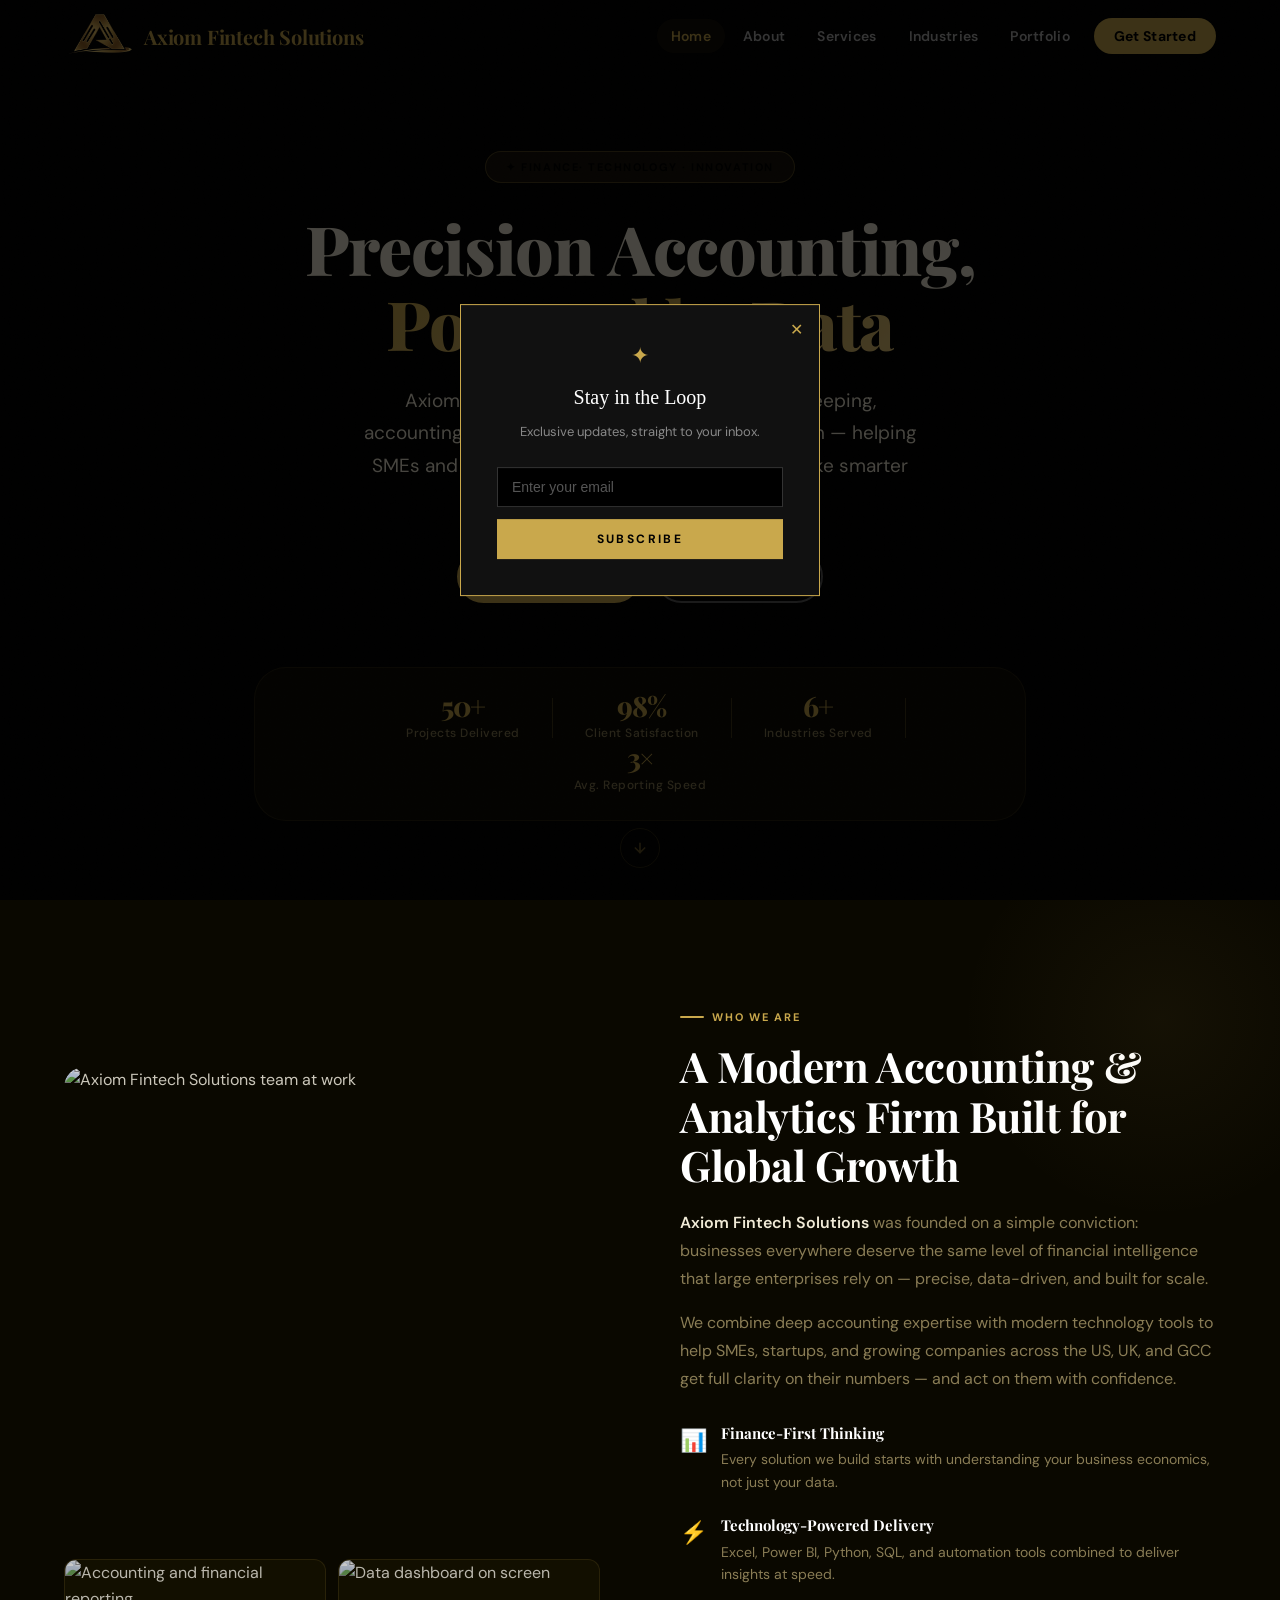
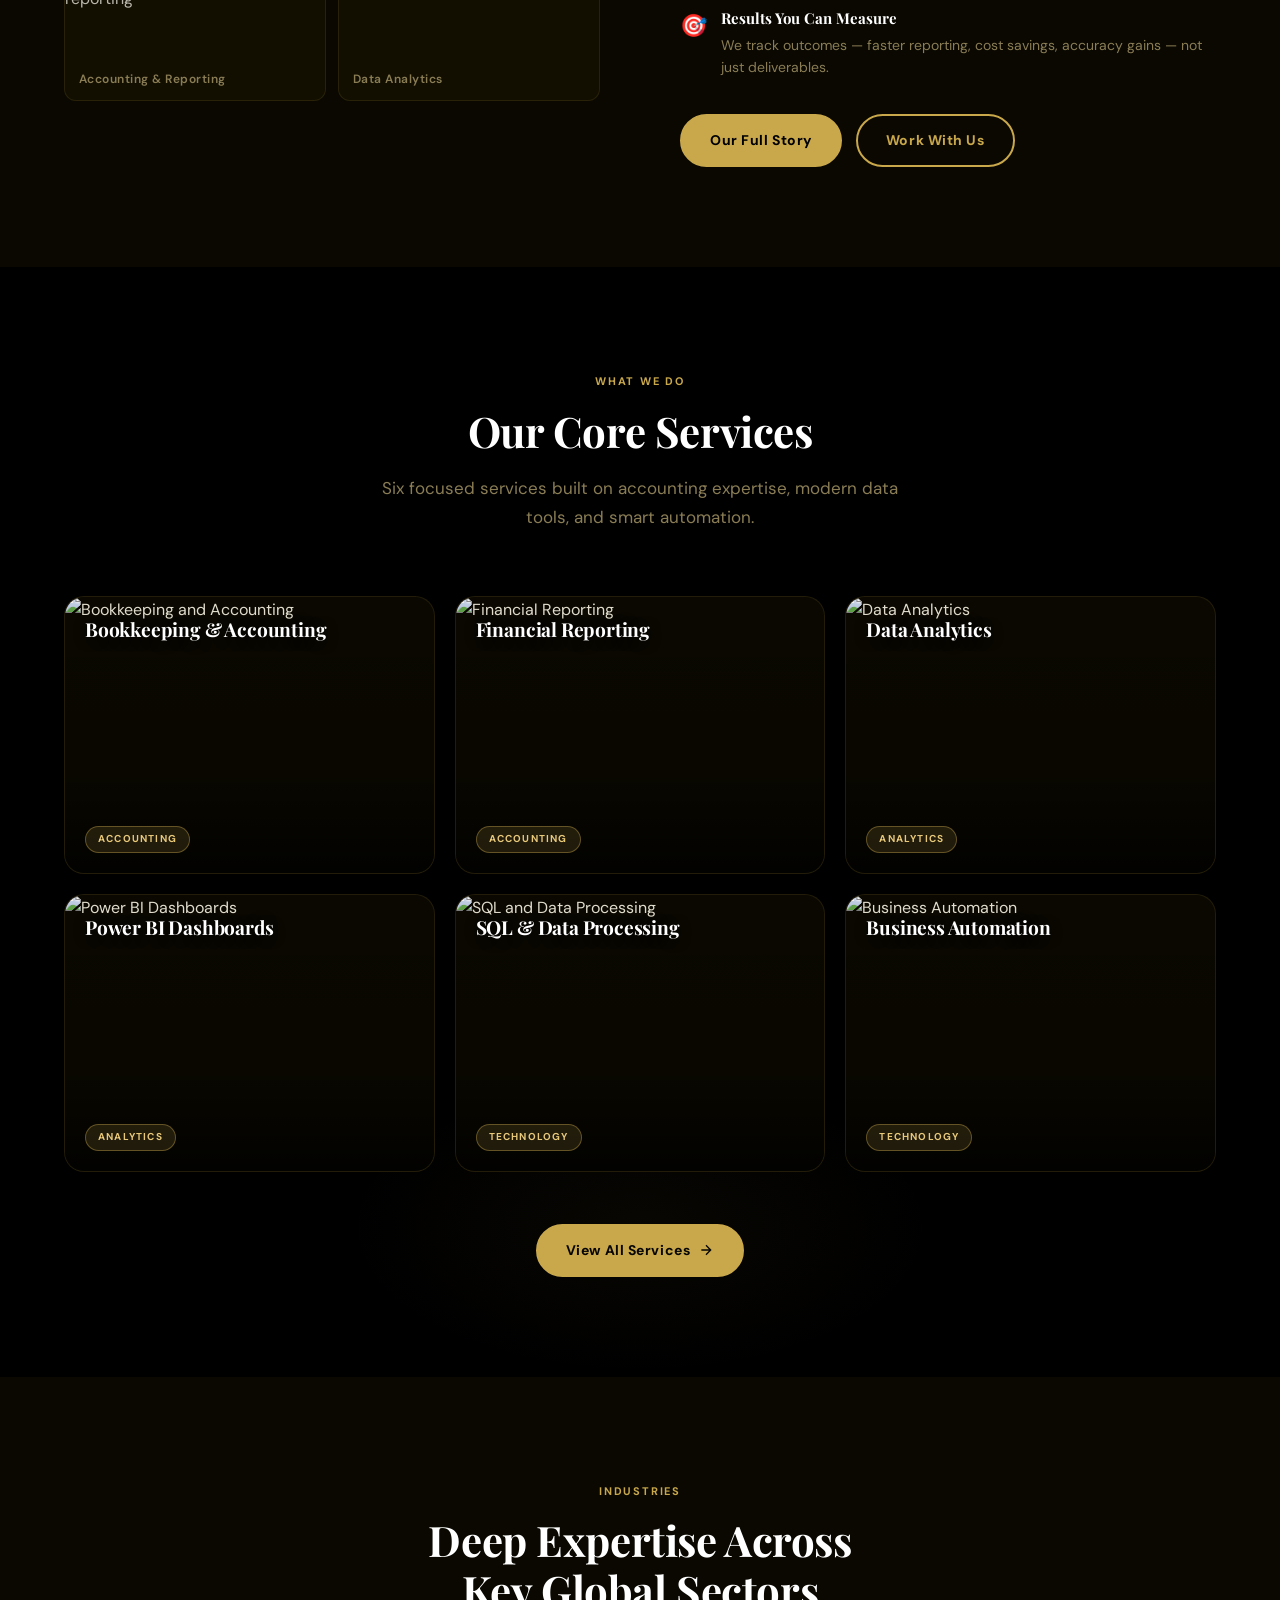
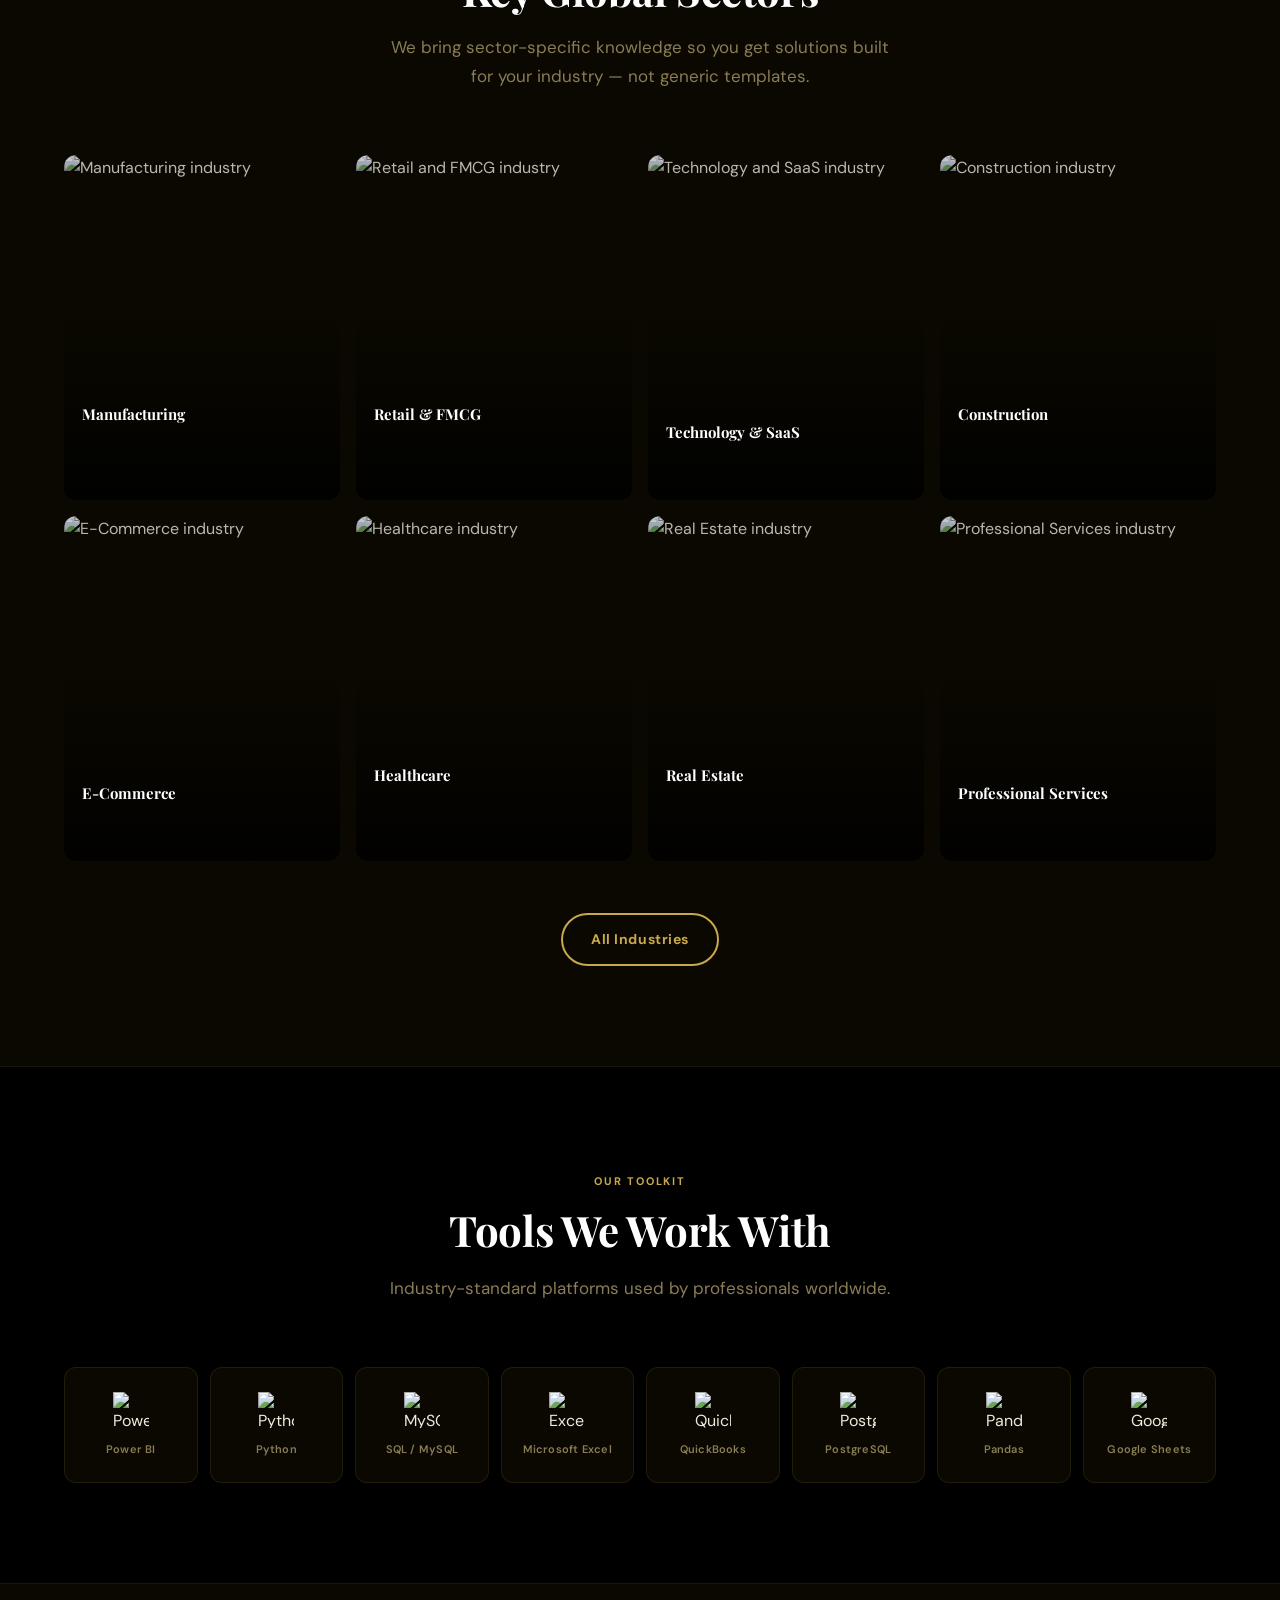
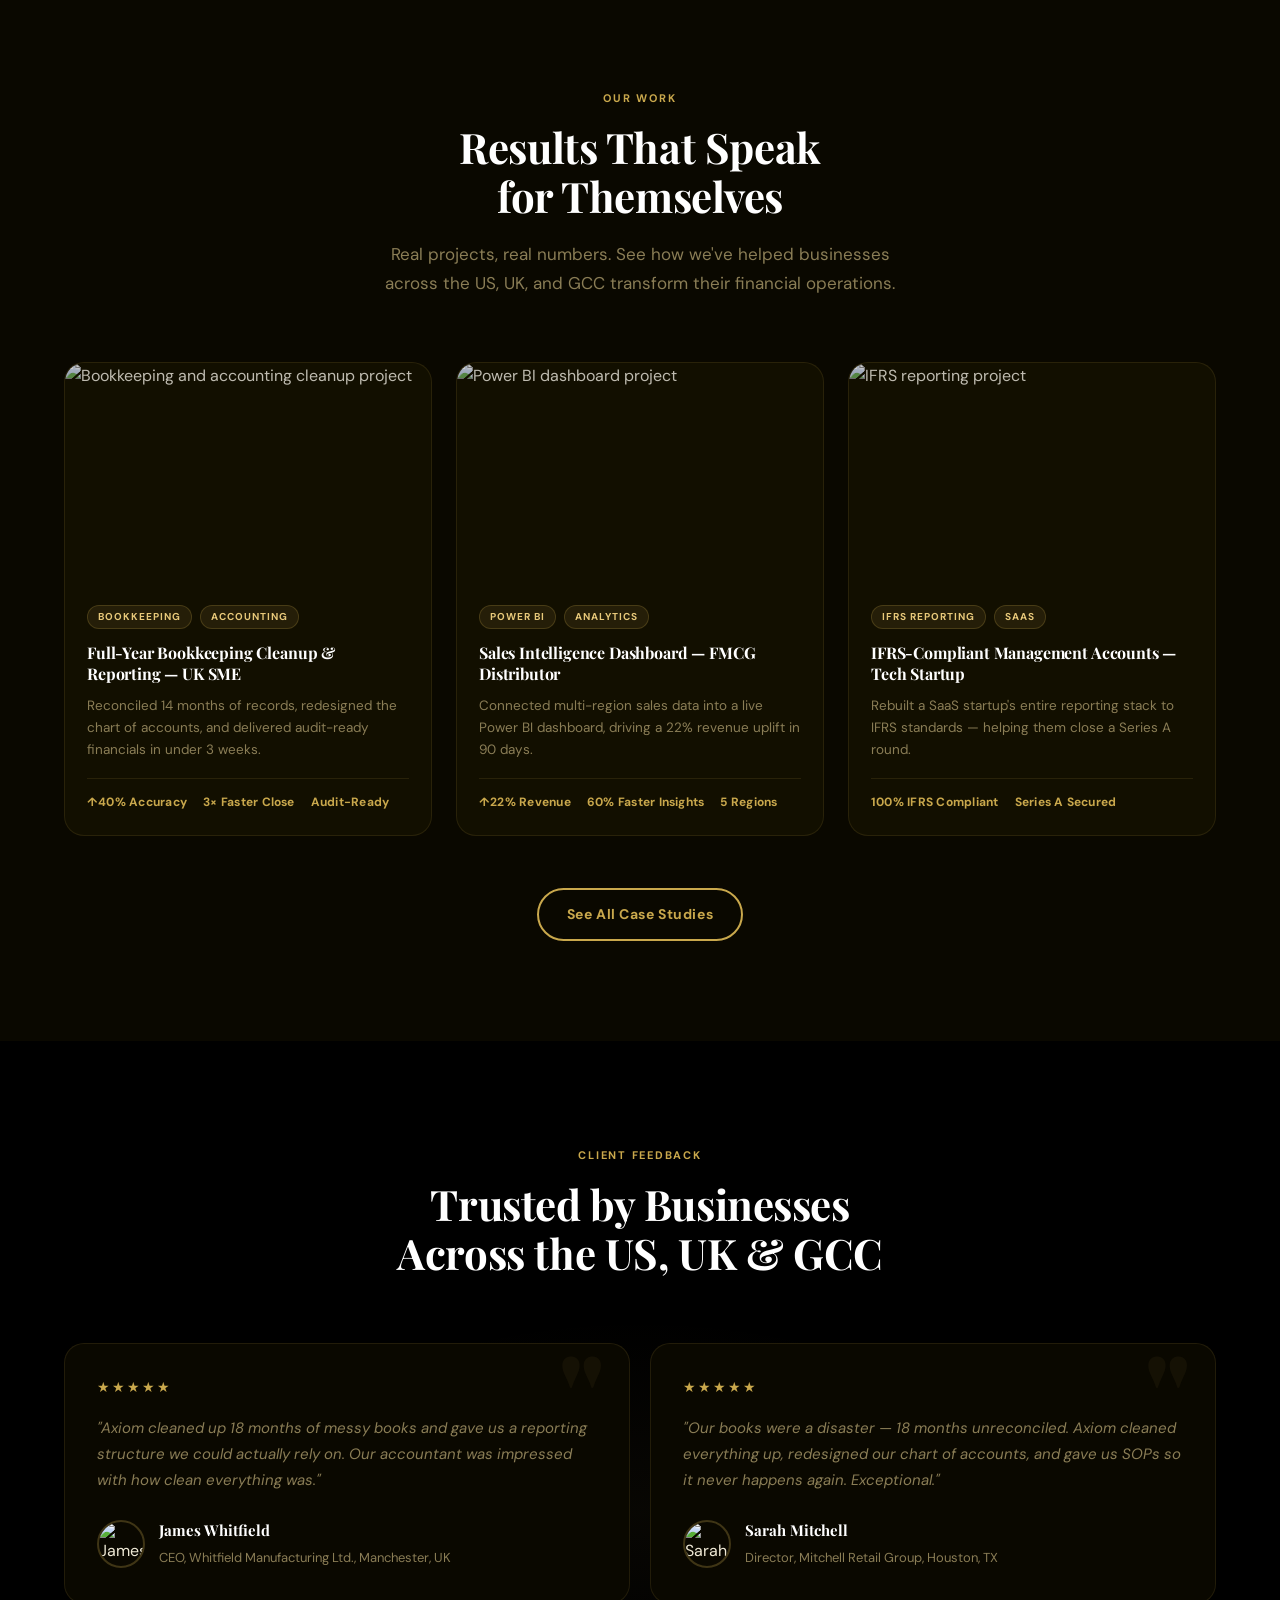
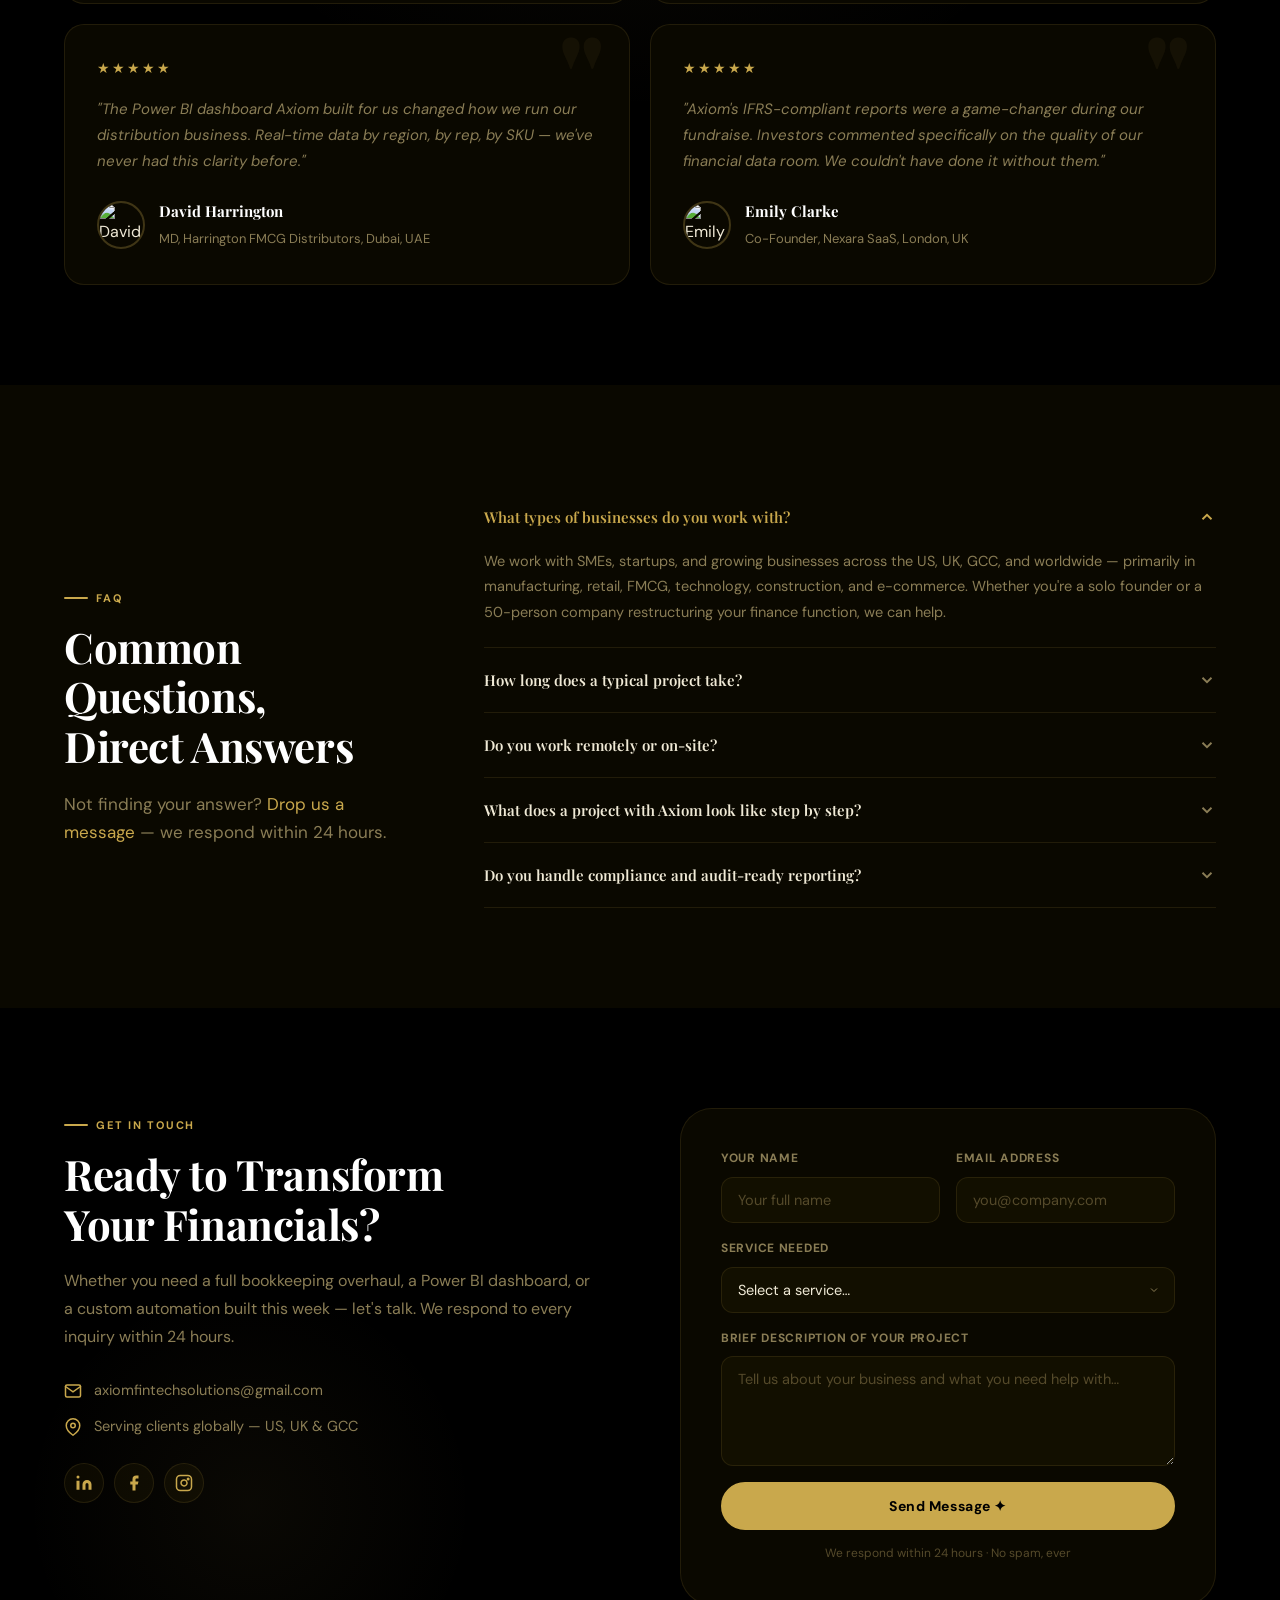
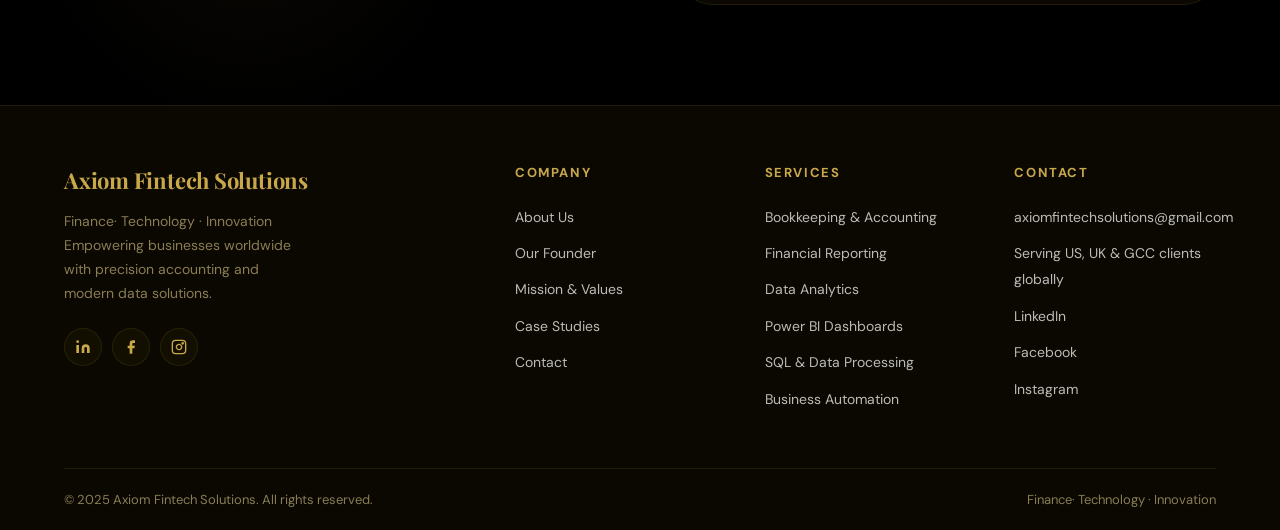
==== index.html @ 46b3e4df "Update index.html" ====
<!DOCTYPE html>
<html lang="en">
<head>
  <meta charset="UTF-8" />
  <meta name="viewport" content="width=device-width, initial-scale=1.0" />
  <meta http-equiv="X-UA-Compatible" content="IE=edge" />

  <!-- ═══ SEO META TAGS ═══ -->
  <title>Axiom Fintech Solutions | Finance· Technology · Innovation</title>
  <meta name="description" content="Axiom Fintech Solutions delivers expert accounting, bookkeeping, data analytics and business automation services. Helping SMEs and startups worldwide" />
  <meta name="keywords" content="accounting services US, accounting services UK, bookkeeping services international, bookkeeping services GCC, QuickBooks certified advisor, data analytics, Power BI dashboards, business automation, IFRS accounting, financial reporting, SQL data processing, Python automation, SME accounting globally, Axiom Fintech Solutions" />
  <meta name="author" content="Axiom Fintech Solutions" />
  <meta name="robots" content="index, follow" />
  <link rel="canonical" href="https://www.axiomfintechsolutions.com/" />

  <!-- ═══ OPEN GRAPH ═══ -->
  <meta property="og:type"        content="website" />
  <meta property="og:url"         content="https://www.axiomfintechsolutions.com/" />
  <meta property="og:title"       content="Axiom Fintech Solutions | Finance· Technology · Innovation" />
  <meta property="og:description" content="Expert accounting, bookkeeping, data analytics and business automation for SMEs and startups in the US, UK, GCC and worldwide." />
  <meta property="og:image"       content="https://images.unsplash.com/photo-1486406146926-c627a92ad1ab?w=1200&q=80&auto=format&fit=crop" />

  <!-- ═══ TWITTER CARD ═══ -->
  <meta name="twitter:card"        content="summary_large_image" />
  <meta name="twitter:title"       content="Axiom Fintech Solutions" />
  <meta name="twitter:description" content="Finance· Technology · Innovation — Modern fintech solutions for global businesses." />
  <meta name="twitter:image"       content="https://images.unsplash.com/photo-1486406146926-c627a92ad1ab?w=1200&q=80&auto=format&fit=crop" />

  <!-- ═══ FAVICON ═══ -->
  <link rel="icon" type="image/x-icon" href="/Assets/axiomlogonew.ico" />
  <link rel="apple-touch-icon" href="/Assets/axiomlogonew.png" />

  <!-- ═══ FONTS ═══ -->
  <link rel="preconnect" href="https://fonts.googleapis.com" />
  <link rel="preconnect" href="https://fonts.gstatic.com" crossorigin />
  <link href="https://fonts.googleapis.com/css2?family=Playfair+Display:wght@400;600;700;800&family=DM+Sans:wght@400;500;600;700&display=swap" rel="stylesheet" />

  <!-- ═══ STYLESHEET ═══ -->
  <link rel="stylesheet" href="style.css" />

  <!-- ═══ SCHEMA MARKUP ═══ -->
  <script type="application/ld+json">
  {
    "@context": "https://schema.org",
    "@type": "FinancialService",
    "name": "Axiom Fintech Solutions",
    "url": "https://www.axiomfintechsolutions.com",
    "logo": "https://www.axiomfintechsolutions.com/Assets/axiomlogonew.png",
    "description": "Accounting, bookkeeping, data analytics and business automation services for SMEs and startups worldwide.",
    "email": "axiomfintechsolutions@gmail.com",
    "areaServed": ["US", "UK", "GCC", "Globally"],
    "founder": {
      "@type": "Person",
      "name": "Awais Tahir",
      "jobTitle": "Founder & CEO"
    },
    "aggregateRating": {
      "@type": "AggregateRating",
      "ratingValue": "5",
      "reviewCount": "4",
      "bestRating": "5"
    },
    "sameAs": [
      "https://www.linkedin.com/company/axiomfintechsolutions",
      "https://www.facebook.com/axiomfintechsolutions",
      "https://www.instagram.com/axiomfintechsolutions"
    ]
  }
  </script>

  <script type="application/ld+json">
  {
    "@context": "https://schema.org",
    "@type": "FAQPage",
    "mainEntity": [
      {
        "@type": "Question",
        "name": "What types of businesses do you work with?",
        "acceptedAnswer": {
          "@type": "Answer",
          "text": "We work with SMEs, startups, and growing businesses across the US, UK, GCC, and worldwide — primarily in manufacturing, retail, FMCG, technology, construction, and e-commerce. Whether you're a solo founder or a 50-person company restructuring your finance function, we can help."
        }
      },
      {
        "@type": "Question",
        "name": "How long does a typical project take?",
        "acceptedAnswer": {
          "@type": "Answer",
          "text": "A Power BI dashboard typically takes 5–10 working days. A bookkeeping cleanup can range from 1 week to 4 weeks. Business automation projects usually take 1–3 weeks. We'll give you a clear timeline upfront before any work begins."
        }
      },
      {
        "@type": "Question",
        "name": "Do you work remotely or on-site?",
        "acceptedAnswer": {
          "@type": "Answer",
          "text": "We work fully remotely and serve clients across the US, UK, GCC, and worldwide."
        }
      },
      {
        "@type": "Question",
        "name": "What does a project with Axiom look like step by step?",
        "acceptedAnswer": {
          "@type": "Answer",
          "text": "We follow a four-step process: (1) Discovery call, (2) Scoping document with timeline and deliverables, (3) Delivery with check-ins at key milestones, (4) Handover with documentation and training if needed."
        }
      },
      {
        "@type": "Question",
        "name": "Do you handle compliance and audit-ready reporting?",
        "acceptedAnswer": {
          "@type": "Answer",
          "text": "Yes. We prepare your books and financial records to be fully compliant and audit-ready under IFRS or local GAAP standards, depending on your jurisdiction."
        }
      }
    ]
  }
  </script>
</head>
<!-- Google tag (gtag.js) -->
<script async src="https://www.googletagmanager.com/gtag/js?id=G-MBV396DCB9"></script>
<script>
  window.dataLayer = window.dataLayer || [];
  function gtag(){dataLayer.push(arguments);}
  gtag('js', new Date());

  gtag('config', 'G-MBV396DCB9');
</script>
<body>

<!-- ═══════════════════════════════════════════════════════
     NAVBAR
════════════════════════════════════════════════════════ -->
<header class="navbar" role="banner">
  <nav class="nav-inner" aria-label="Main navigation">

    <!-- Logo -->
    <a href="index.html" class="nav-logo" aria-label="Axiom Fintech Solutions — Home">
      <img src="Assets/axiomlogonew.png" alt="Axiom Fintech Solutions logo" class="logo-img" />
      <span class="logo-name">Axiom Fintech Solutions</span>
    </a>

    <!-- Desktop links -->
    <ul class="nav-links" role="list">
      <li><a href="index.html"      class="nav-link active">Home</a></li>
      <li><a href="about.html"      class="nav-link">About</a></li>
      <li><a href="services.html"   class="nav-link">Services</a></li>
      <li><a href="industries.html" class="nav-link">Industries</a></li>
      <li><a href="portfolio.html"  class="nav-link">Portfolio</a></li>
      <li><a href="index.html#contact"    class="nav-link nav-cta">Get Started</a></li>
    </ul>

    <!-- Hamburger -->
    <button class="hamburger" aria-label="Toggle menu" aria-expanded="false">
      <span></span><span></span><span></span>
    </button>
  </nav>

  <!-- Mobile menu -->
  <div class="mobile-menu" role="navigation" aria-label="Mobile navigation">
    <a href="index.html"      class="mob-link">Home</a>
    <a href="about.html"      class="mob-link">About</a>
    <a href="services.html"   class="mob-link">Services</a>
    <a href="industries.html" class="mob-link">Industries</a>
    <a href="portfolio.html"  class="mob-link">Portfolio</a>
    <a href="index.html#contact"    class="mob-link mob-cta">Get Started ✦</a>
  </div>
</header>


<!-- ═══════════════════════════════════════════════════════
     HERO
════════════════════════════════════════════════════════ -->
<section class="hero" aria-label="Hero section">

  <!-- Background -->
  <div class="hero-bg" aria-hidden="true">
  <div class="hero-slide active" style="background-image:url('https://cdn.prod.website-files.com/6719ad0ceed6d5aa24a83d61%2F696ecc1f3ff5304a4fb2789b_Hero-video%20%281%29_poster.0000000.jpg')"></div>
  <div class="hero-slide" style="background-image:url('https://images.unsplash.com/photo-1533280385001-c32ffcbd52a7?q=80&w=1170&auto=format&fit=crop')"></div>
  <div class="hero-slide" style="background-image:url('https://images.unsplash.com/photo-1576259776571-41c7bfe2fc25?q=80&w=870&auto=format&fit=crop')"></div>
  <div class="hero-overlay"></div>
</div>

  <!-- Content -->
  <div class="hero-content">

    <span class="hero-badge" aria-label="Company tagline">
      ✦ Finance· Technology · Innovation
    </span>

    <h1 class="hero-title" id="heroTitle">
  <span class="hero-word">Precision</span>
  <span class="hero-word">Accounting,</span><br />
  <span class="hero-word hero-accent">Powered</span>
  <span class="hero-word hero-accent">by Data</span>
   </h1>

    <p class="hero-sub">
      Axiom Fintech Solutions delivers expert bookkeeping, accounting, data analytics,
      and business automation — helping SMEs and startups across the US, UK, and GCC
      make smarter decisions and scale with confidence.
    </p>

    <div class="hero-actions">
      <a href="index.html#contact"  class="btn btn-dark">Start a Project ✦</a>
      <a href="portfolio.html" class="btn btn-outline-white">View Our Work</a>
    </div>

    <!-- Stats bar -->
    <div class="hero-stats" aria-label="Key statistics">
      <div class="hero-stat">
        <span class="stat-val" data-count="50" data-suffix="+">50+</span>
        <span class="stat-label">Projects Delivered</span>
      </div>
      <div class="hero-stat-divider" aria-hidden="true"></div>
      <div class="hero-stat">
        <span class="stat-val" data-count="98" data-suffix="%">98%</span>
        <span class="stat-label">Client Satisfaction</span>
      </div>
      <div class="hero-stat-divider" aria-hidden="true"></div>
      <div class="hero-stat">
        <span class="stat-val" data-count="6" data-suffix="+">6+</span>
        <span class="stat-label">Industries Served</span>
      </div>
      <div class="hero-stat-divider" aria-hidden="true"></div>
      <div class="hero-stat">
        <span class="stat-val" data-count="3" data-suffix="×">3×</span>
        <span class="stat-label">Avg. Reporting Speed</span>
      </div>
    </div>
  </div>

  <!-- Scroll cue -->
  <a href="#about" class="hero-scroll-cue" aria-label="Scroll down">
    <svg width="16" height="16" viewBox="0 0 24 24" fill="none" stroke="currentColor" stroke-width="2.5" stroke-linecap="round">
      <path d="M12 5v14M5 12l7 7 7-7"/>
    </svg>
  </a>
</section>


<!-- ═══════════════════════════════════════════════════════
     ABOUT (Home Preview)
════════════════════════════════════════════════════════ -->
<section id="about" class="about-section section" aria-label="About Axiom Fintech Solutions">
  <div class="container">
    <div class="about-grid">

      <!-- Visual column -->
      <div class="about-visual reveal">
        <div class="about-img-wrap">
          <img src="https://images.unsplash.com/photo-1554224155-6726b3ff858f?w=800&q=80&auto=format&fit=crop" alt="Axiom Fintech Solutions team at work" class="about-img" loading="lazy" />
        </div>
        <div class="about-mini-cards">
          <div class="about-mini-card">
            <img src="https://images.unsplash.com/photo-1460925895917-afdab827c52f?w=200&q=70&auto=format&fit=crop" alt="Accounting and financial reporting" loading="lazy" />
            <span>Accounting & Reporting</span>
          </div>
          <div class="about-mini-card">
            <img src="https://images.unsplash.com/photo-1551288049-bebda4e38f71?w=200&q=70&auto=format&fit=crop" alt="Data dashboard on screen" loading="lazy" />
            <span>Data Analytics</span>
          </div>
        </div>
      </div>

      <!-- Text column -->
      <div class="about-text reveal reveal-delay-1">
        <span class="section-label">Who We Are</span>
        <h2 class="section-title">
          A Modern Accounting & Analytics Firm Built for Global Growth
        </h2>

        <p class="section-body">
          <strong>Axiom Fintech Solutions</strong> was founded on a simple conviction: businesses everywhere deserve the same level of financial intelligence that large enterprises rely on — precise, data-driven, and built for scale.
        </p>
        <p class="section-body">
          We combine deep accounting expertise with modern technology tools to help SMEs, startups, and growing companies across the US, UK, and GCC get full clarity on their numbers — and act on them with confidence.
        </p>

        <div class="about-features">
          <div class="about-feat">
            <span class="feat-icon">📊</span>
            <div>
              <strong>Finance-First Thinking</strong>
              <p>Every solution we build starts with understanding your business economics, not just your data.</p>
            </div>
          </div>
          <div class="about-feat">
            <span class="feat-icon">⚡</span>
            <div>
              <strong>Technology-Powered Delivery</strong>
              <p>Excel, Power BI, Python, SQL, and automation tools combined to deliver insights at speed.</p>
            </div>
          </div>
          <div class="about-feat">
            <span class="feat-icon">🎯</span>
            <div>
              <strong>Results You Can Measure</strong>
              <p>We track outcomes — faster reporting, cost savings, accuracy gains — not just deliverables.</p>
            </div>
          </div>
        </div>

        <div style="display:flex; gap:14px; flex-wrap:wrap;">
          <a href="about.html"    class="btn btn-dark">Our Full Story</a>
          <a href="index.html#contact"  class="btn btn-outline-gold">Work With Us</a>
        </div>
      </div>

    </div>
  </div>
</section>


<!-- ═══════════════════════════════════════════════════════
     SERVICES (Home Preview)
════════════════════════════════════════════════════════ -->
<section class="section services-section" id="services">
  <div class="container">
    <div class="section-header reveal">
      <div class="section-label">What We Do</div>
      <h2 class="section-title">Our Core Services</h2>
      <p class="section-subtitle">Six focused services built on accounting expertise, modern data tools, and smart automation.</p>
    </div>
    <!-- REPLACE your entire services-grid div in index.html with this -->
<!-- Only the .service-card-body structure changes — everything else same -->

    <div class="services-grid">

      <a href="services.html#bookkeeping" class="service-card reveal reveal-delay-1">
        <div class="service-card-img">
          <img src="https://images.unsplash.com/photo-1554224154-26032ffc0d07?w=600&q=80&auto=format&fit=crop" alt="Bookkeeping and Accounting" />
          <div class="service-card-overlay"></div>
        </div>
        <div class="service-card-body">
          <h3>Bookkeeping &amp; Accounting</h3>
          <div>
            <p>Accurate records, reconciliations, and month-end closing — maintained with ACCA-standard precision.</p>
            <span class="service-tag">Accounting</span>
          </div>
        </div>
        <div class="service-card-arrow">→</div>
      </a>

      <a href="services.html#reporting" class="service-card reveal reveal-delay-2">
        <div class="service-card-img">
          <img src="https://images.unsplash.com/photo-1543286386-713bdd548da4?w=600&q=80&auto=format&fit=crop" alt="Financial Reporting" />
          <div class="service-card-overlay"></div>
        </div>
        <div class="service-card-body">
          <h3>Financial Reporting</h3>
          <div>
            <p>P&amp;L statements, balance sheets, and cash flow reports — clear, professional and timely.</p>
            <span class="service-tag">Accounting</span>
          </div>
        </div>
        <div class="service-card-arrow">→</div>
      </a>

      <a href="services.html#analytics" class="service-card reveal reveal-delay-3">
        <div class="service-card-img">
          <img src="https://images.unsplash.com/photo-1551288049-bebda4e38f71?w=600&q=80&auto=format&fit=crop" alt="Data Analytics" />
          <div class="service-card-overlay"></div>
        </div>
        <div class="service-card-body">
          <h3>Data Analytics</h3>
          <div>
            <p>Turn raw business data into actionable insights with trend analysis and data storytelling.</p>
            <span class="service-tag">Analytics</span>
          </div>
        </div>
        <div class="service-card-arrow">→</div>
      </a>

      <a href="services.html#powerbi" class="service-card reveal reveal-delay-1">
        <div class="service-card-img">
          <img src="https://images.unsplash.com/photo-1460925895917-afdab827c52f?w=600&q=80&auto=format&fit=crop" alt="Power BI Dashboards" />
          <div class="service-card-overlay"></div>
        </div>
        <div class="service-card-body">
          <h3>Power BI Dashboards</h3>
          <div>
            <p>Interactive real-time dashboards connecting your data sources and presenting KPIs visually.</p>
            <span class="service-tag">Analytics</span>
          </div>
        </div>
        <div class="service-card-arrow">→</div>
      </a>

      <a href="services.html#sql" class="service-card reveal reveal-delay-2">
        <div class="service-card-img">
          <img src="https://images.unsplash.com/photo-1544383835-bda2bc66a55d?w=600&q=80&auto=format&fit=crop" alt="SQL and Data Processing" />
          <div class="service-card-overlay"></div>
        </div>
        <div class="service-card-body">
          <h3>SQL &amp; Data Processing</h3>
          <div>
            <p>Database design, cleaning, ETL pipelines — making your data reliable and query-ready.</p>
            <span class="service-tag">Technology</span>
          </div>
        </div>
        <div class="service-card-arrow">→</div>
      </a>

      <a href="services.html#automation" class="service-card reveal reveal-delay-3">
        <div class="service-card-img">
          <img src="https://images.unsplash.com/photo-1518432031352-d6fc5c10da5a?w=600&q=80&auto=format&fit=crop" alt="Business Automation" />
          <div class="service-card-overlay"></div>
        </div>
        <div class="service-card-body">
          <h3>Business Automation</h3>
          <div>
            <p>Automate repetitive workflows — report generation, data extraction, and scheduled tasks using Python.</p>
            <span class="service-tag">Technology</span>
          </div>
        </div>
        <div class="service-card-arrow">→</div>
      </a>

    </div>
    <div class="section-cta reveal"><a href="services.html" class="btn btn-dark">View All Services <svg width="16" height="16" viewBox="0 0 24 24" fill="none" stroke="currentColor" stroke-width="2"><path d="M5 12h14M12 5l7 7-7 7"/></svg></a></div>
  </div>
</section>


<!-- ═══════════════════════════════════════════════════════
     INDUSTRIES (Home Preview)
════════════════════════════════════════════════════════ -->
<section id="industries" class="industries-section section" aria-label="Industries we serve">
  <div class="container">

    <div class="section-header reveal">
      <span class="section-label">Industries</span>
      <h2 class="section-title">Deep Expertise Across<br />Key Global Sectors</h2>
      <p class="section-subtitle">
        We bring sector-specific knowledge so you get solutions built for your industry — not generic templates.
      </p>
    </div>

    <div class="industries-grid">

      <a href="industries.html#manufacturing" class="industry-card reveal">
        <img src="https://images.unsplash.com/photo-1565043589221-1a6fd9ae45c7?w=600&q=80&auto=format&fit=crop" alt="Manufacturing industry" loading="lazy" />
        <div class="industry-overlay">
          <h3>Manufacturing</h3>
          <p>Cost accounting, production analytics, and variance analysis for factories and industrial firms.</p>
        </div>
      </a>

      <a href="industries.html#retail" class="industry-card reveal reveal-delay-1">
        <img src="https://images.unsplash.com/photo-1441986300917-64674bd600d8?w=600&q=80&auto=format&fit=crop" alt="Retail and FMCG industry" loading="lazy" />
        <div class="industry-overlay">
          <h3>Retail &amp; FMCG</h3>
          <p>Sales analytics, inventory management models, and multi-outlet financial tracking.</p>
        </div>
      </a>

      <a href="industries.html#tech" class="industry-card reveal reveal-delay-2">
        <img src="https://images.unsplash.com/photo-1507679799987-c73779587ccf?w=600&q=80&auto=format&fit=crop" alt="Technology and SaaS industry" loading="lazy" />
        <div class="industry-overlay">
          <h3>Technology &amp; SaaS</h3>
          <p>SaaS metrics, investor reporting, deferred revenue schedules, and ARR tracking.</p>
        </div>
      </a>

      <a href="industries.html#construction" class="industry-card reveal reveal-delay-3">
        <img src="https://images.unsplash.com/photo-1559136555-9303baea8ebd?w=600&q=80&auto=format&fit=crop" alt="Construction industry" loading="lazy" />
        <div class="industry-overlay">
          <h3>Construction</h3>
          <p>Project costing, AP automation, and cash flow analysis for contractors and developers.</p>
        </div>
      </a>

      <a href="industries.html#ecommerce" class="industry-card reveal">
        <img src="https://images.unsplash.com/photo-1563013544-824ae1b704d3?w=600&q=80&auto=format&fit=crop" alt="E-Commerce industry" loading="lazy" />
        <div class="industry-overlay">
          <h3>E-Commerce</h3>
          <p>SKU profitability, return rate analysis, and marketplace analytics for online sellers.</p>
        </div>
      </a>

      <a href="industries.html#healthcare" class="industry-card reveal reveal-delay-1">
        <img src="https://images.unsplash.com/photo-1631815589968-fdb09a223b1e?w=600&q=80&auto=format&fit=crop" alt="Healthcare industry" loading="lazy" />
        <div class="industry-overlay">
          <h3>Healthcare</h3>
          <p>Revenue cycle analysis, operational cost reporting, and clinic financial management.</p>
        </div>
      </a>

      <a href="industries.html#realestate" class="industry-card reveal reveal-delay-2">
        <img src="https://images.unsplash.com/photo-1560518883-ce09059eeffa?w=600&q=80&auto=format&fit=crop" alt="Real Estate industry" loading="lazy" />
        <div class="industry-overlay">
          <h3>Real Estate</h3>
          <p>Project feasibility reporting, rental yield analysis, and developer cash flow planning.</p>
        </div>
      </a>

      <a href="industries.html#services" class="industry-card reveal reveal-delay-3">
        <img src="https://images.unsplash.com/photo-1586528116311-ad8dd3c8310d?w=600&q=80&auto=format&fit=crop" alt="Professional Services industry" loading="lazy" />
        <div class="industry-overlay">
          <h3>Professional Services</h3>
          <p>Billing efficiency, utilization tracking, and profitability dashboards for service firms.</p>
        </div>
      </a>

    </div>

    <div class="section-cta reveal">
      <a href="industries.html" class="btn btn-outline-gold">All Industries</a>
    </div>

  </div>
</section>


<!-- ═══════════════════════════════════════════════════════
     TOOLS WE USE
════════════════════════════════════════════════════════ -->
<section class="section tools-section" id="tools">
  <div class="container">
    <div class="section-header reveal">
      <div class="section-label">Our Toolkit</div>
      <h2 class="section-title">Tools We Work With</h2>
      <p class="section-subtitle">Industry-standard platforms used by professionals worldwide.</p>
    </div>
    <div class="tools-grid">
      <div class="tool-item reveal reveal-delay-1"><img src="https://upload.wikimedia.org/wikipedia/commons/c/cf/New_Power_BI_Logo.svg" alt="Power BI" /><span>Power BI</span></div>
      <div class="tool-item reveal reveal-delay-2"><img src="https://cdn.simpleicons.org/python/3776AB" alt="Python" /><span>Python</span></div>
      <div class="tool-item reveal reveal-delay-3"><img src="https://cdn.simpleicons.org/mysql/4479A1" alt="MySQL" /><span>SQL / MySQL</span></div>
      <div class="tool-item reveal reveal-delay-1"><img src="https://img.icons8.com/fluency/96/microsoft-excel-2019.png" alt="Excel" /><span>Microsoft Excel</span></div>
      <div class="tool-item reveal reveal-delay-2"><img src="https://cdn.simpleicons.org/quickbooks/2CA01C" alt="QuickBooks" /><span>QuickBooks</span></div>
      <div class="tool-item reveal reveal-delay-3"><img src="https://cdn.simpleicons.org/postgresql/4169E1" alt="PostgreSQL" /><span>PostgreSQL</span></div>
      <div class="tool-item reveal reveal-delay-1"><img src="https://cdn.simpleicons.org/pandas/150458" alt="Pandas" /><span>Pandas</span></div>
      <div class="tool-item reveal reveal-delay-2"><img src="https://cdn.simpleicons.org/googlesheets/34A853" alt="Google Sheets" /><span>Google Sheets</span></div>
    </div>
  </div>
</section>


<!-- ═══════════════════════════════════════════════════════
     PORTFOLIO (Home Preview)
════════════════════════════════════════════════════════ -->
<section id="portfolio" class="portfolio-section section" aria-label="Portfolio preview">
  <div class="container">

    <div class="section-header reveal">
      <span class="section-label">Our Work</span>
      <h2 class="section-title">Results That Speak<br />for Themselves</h2>
      <p class="section-subtitle">
        Real projects, real numbers. See how we've helped businesses across the US, UK, and GCC transform their financial operations.
      </p>
    </div>

    <div class="portfolio-grid">

      <!-- Portfolio Card 1 -->
      <a href="portfolio.html" class="portfolio-card reveal">
        <div class="portfolio-card-img">
          <img src="https://images.unsplash.com/photo-1460925895917-afdab827c52f?w=800&q=80&auto=format&fit=crop" alt="Bookkeeping and accounting cleanup project" loading="lazy" />
          <div class="portfolio-card-overlay">
            <span class="portfolio-view">View Case Study</span>
          </div>
        </div>
        <div class="portfolio-card-body">
          <div class="portfolio-tags">
            <span class="p-tag">Bookkeeping</span>
            <span class="p-tag">Accounting</span>
          </div>
          <h3>Full-Year Bookkeeping Cleanup & Reporting — UK SME</h3>
          <p>Reconciled 14 months of records, redesigned the chart of accounts, and delivered audit-ready financials in under 3 weeks.</p>
          <div class="portfolio-result">
            <span>↑40% Accuracy</span>
            <span>3× Faster Close</span>
            <span>Audit-Ready</span>
          </div>
        </div>
      </a>

      <!-- Portfolio Card 2 -->
      <a href="portfolio.html" class="portfolio-card reveal reveal-delay-1">
        <div class="portfolio-card-img">
          <img src="https://images.unsplash.com/photo-1518432031352-d6fc5c10da5a?w=800&q=80&auto=format&fit=crop" alt="Power BI dashboard project" loading="lazy" />
          <div class="portfolio-card-overlay">
            <span class="portfolio-view">View Case Study</span>
          </div>
        </div>
        <div class="portfolio-card-body">
          <div class="portfolio-tags">
            <span class="p-tag">Power BI</span>
            <span class="p-tag">Analytics</span>
          </div>
          <h3>Sales Intelligence Dashboard — FMCG Distributor</h3>
          <p>Connected multi-region sales data into a live Power BI dashboard, driving a 22% revenue uplift in 90 days.</p>
          <div class="portfolio-result">
            <span>↑22% Revenue</span>
            <span>60% Faster Insights</span>
            <span>5 Regions</span>
          </div>
        </div>
      </a>

      <!-- Portfolio Card 3 -->
      <a href="portfolio.html" class="portfolio-card reveal reveal-delay-2">
        <div class="portfolio-card-img">
          <img src="https://images.unsplash.com/photo-1554224154-26032ffc0d07?w=800&q=80&auto=format&fit=crop" alt="IFRS reporting project" loading="lazy" />
          <div class="portfolio-card-overlay">
            <span class="portfolio-view">View Case Study</span>
          </div>
        </div>
        <div class="portfolio-card-body">
          <div class="portfolio-tags">
            <span class="p-tag">IFRS Reporting</span>
            <span class="p-tag">SaaS</span>
          </div>
          <h3>IFRS-Compliant Management Accounts — Tech Startup</h3>
          <p>Rebuilt a SaaS startup's entire reporting stack to IFRS standards — helping them close a Series A round.</p>
          <div class="portfolio-result">
            <span>100% IFRS Compliant</span>
            <span>Series A Secured</span>
          </div>
        </div>
      </a>

    </div>

    <div class="section-cta reveal">
      <a href="portfolio.html" class="btn btn-outline-gold">See All Case Studies</a>
    </div>

  </div>
</section>


<!-- ═══════════════════════════════════════════════════════
     TESTIMONIALS
════════════════════════════════════════════════════════ -->
<section class="testimonials-section section" aria-label="Client testimonials">
  <div class="container">

    <div class="section-header reveal">
      <span class="section-label">Client Feedback</span>
      <h2 class="section-title">Trusted by Businesses<br />Across the US, UK & GCC</h2>
    </div>

    <div class="testimonials-grid">

      <div class="testimonial-card reveal">
        <div class="testimonial-stars" aria-label="5 stars">★★★★★</div>
        <p class="testimonial-text">
          "Axiom cleaned up 18 months of messy books and gave us a reporting structure we could actually rely on. Our accountant was impressed with how clean everything was."
        </p>
        <div class="testimonial-author">
          <img src="https://images.unsplash.com/photo-1507003211169-0a1dd7228f2d?w=80&q=80&auto=format&fit=crop&facepad=3" alt="James Whitfield" class="testimonial-avatar" loading="lazy" />
          <div>
            <strong>James Whitfield</strong>
            <span>CEO, Whitfield Manufacturing Ltd., Manchester, UK</span>
          </div>
        </div>
      </div>

      <div class="testimonial-card reveal reveal-delay-1">
        <div class="testimonial-stars" aria-label="5 stars">★★★★★</div>
        <p class="testimonial-text">
          "Our books were a disaster — 18 months unreconciled. Axiom cleaned everything up, redesigned our chart of accounts, and gave us SOPs so it never happens again. Exceptional."
        </p>
        <div class="testimonial-author">
          <img src="https://images.unsplash.com/photo-1494790108377-be9c29b29330?w=80&q=80&auto=format&fit=crop&facepad=3" alt="Sarah Mitchell" class="testimonial-avatar" loading="lazy" />
          <div>
            <strong>Sarah Mitchell</strong>
            <span>Director, Mitchell Retail Group, Houston, TX</span>
          </div>
        </div>
      </div>

      <div class="testimonial-card reveal">
        <div class="testimonial-stars" aria-label="5 stars">★★★★★</div>
        <p class="testimonial-text">
          "The Power BI dashboard Axiom built for us changed how we run our distribution business. Real-time data by region, by rep, by SKU — we've never had this clarity before."
        </p>
        <div class="testimonial-author">
          <img src="https://images.unsplash.com/photo-1500648767791-00dcc994a43e?w=80&q=80&auto=format&fit=crop&facepad=3" alt="David Harrington" class="testimonial-avatar" loading="lazy" />
          <div>
            <strong>David Harrington</strong>
            <span>MD, Harrington FMCG Distributors, Dubai, UAE</span>
          </div>
        </div>
      </div>

      <div class="testimonial-card reveal reveal-delay-1">
        <div class="testimonial-stars" aria-label="5 stars">★★★★★</div>
        <p class="testimonial-text">
          "Axiom's IFRS-compliant reports were a game-changer during our fundraise. Investors commented specifically on the quality of our financial data room. We couldn't have done it without them."
        </p>
        <div class="testimonial-author">
          <img src="https://images.unsplash.com/photo-1580489944761-15a19d654956?w=80&q=80&auto=format&fit=crop&facepad=3" alt="Emily Clarke" class="testimonial-avatar" loading="lazy" />
          <div>
            <strong>Emily Clarke</strong>
            <span>Co-Founder, Nexara SaaS, London, UK</span>
          </div>
        </div>
      </div>

    </div>

  </div>
</section>


<!-- ═══════════════════════════════════════════════════════
     FAQ (Home)
════════════════════════════════════════════════════════ -->
<section class="faq-section section" aria-label="Frequently asked questions">
  <div class="container">
    <div class="faq-inner">

      <!-- Left — sticky label -->
      <div class="faq-left reveal">
        <span class="section-label">FAQ</span>
        <h2 class="section-title">Common Questions,<br />Direct Answers</h2>
        <p class="section-subtitle" style="margin-top:16px;">
          Not finding your answer? <a href="index.html#contact" style="color:var(--clr-accent);">Drop us a message</a> — we respond within 24 hours.
        </p>
      </div>

      <!-- Right — accordion -->
      <div class="faq-right reveal reveal-delay-1">

        <div class="faq-list">

          <div class="faq-item open">
            <button class="faq-q" aria-expanded="true">
              What types of businesses do you work with?
              <svg class="faq-icon" width="18" height="18" viewBox="0 0 24 24" fill="none" stroke="currentColor" stroke-width="2.5"><path d="M6 9l6 6 6-6"/></svg>
            </button>
            <div class="faq-a">
              We work with SMEs, startups, and growing businesses across the US, UK, GCC, and worldwide — primarily in manufacturing, retail, FMCG, technology, construction, and e-commerce. Whether you're a solo founder or a 50-person company restructuring your finance function, we can help.
            </div>
          </div>

          <div class="faq-item">
            <button class="faq-q" aria-expanded="false">
              How long does a typical project take?
              <svg class="faq-icon" width="18" height="18" viewBox="0 0 24 24" fill="none" stroke="currentColor" stroke-width="2.5"><path d="M6 9l6 6 6-6"/></svg>
            </button>
            <div class="faq-a">
              It depends on scope. A Power BI dashboard typically takes 5–10 working days. A bookkeeping cleanup can range from 1 week to 4 weeks depending on how many months need reconciling. Business automation projects usually take 1–3 weeks. We'll give you a clear timeline upfront before any work begins.
            </div>
          </div>

          <div class="faq-item">
            <button class="faq-q" aria-expanded="false">
              Do you work remotely or on-site?
              <svg class="faq-icon" width="18" height="18" viewBox="0 0 24 24" fill="none" stroke="currentColor" stroke-width="2.5"><path d="M6 9l6 6 6-6"/></svg>
            </button>
            <div class="faq-a">
              We work fully remotely and serve clients across the US, UK, GCC, and worldwide. Our process is built for remote collaboration — secure file sharing, regular video calls, and clear documentation at every stage.
            </div>
          </div>

          <div class="faq-item">
            <button class="faq-q" aria-expanded="false">
              What does a project with Axiom look like step by step?
              <svg class="faq-icon" width="18" height="18" viewBox="0 0 24 24" fill="none" stroke="currentColor" stroke-width="2.5"><path d="M6 9l6 6 6-6"/></svg>
            </button>
            <div class="faq-a">
              We follow a four-step process: (1) Discovery call to understand your needs, (2) Scoping document with timeline and deliverables, (3) Delivery with check-ins at key milestones, (4) Handover with documentation and training if needed. No surprises, no scope creep.
            </div>
          </div>

          <div class="faq-item">
            <button class="faq-q" aria-expanded="false">
              Do you handle compliance and audit-ready reporting?
              <svg class="faq-icon" width="18" height="18" viewBox="0 0 24 24" fill="none" stroke="currentColor" stroke-width="2.5"><path d="M6 9l6 6 6-6"/></svg>
            </button>
            <div class="faq-a">
              Yes. We prepare your books and financial records to be fully compliant and audit-ready under IFRS or local GAAP standards, depending on your jurisdiction. We ensure your underlying data is clean, accurate, and presentation-ready.
            </div>
          </div>

        </div>
      </div>

    </div>
  </div>
</section>


<!-- ═══════════════════════════════════════════════════════
     CONTACT SECTION (Home — quick CTA)
════════════════════════════════════════════════════════ -->
<section id="contact" class="contact-section section" aria-label="Contact us">
  <div class="container">
    <div class="contact-inner">

      <!-- Left — info -->
      <div class="reveal">
        <span class="section-label">Get In Touch</span>
        <h2 class="section-title">
          Ready to Transform<br />Your Financials?
        </h2>
        <p class="section-body">
          Whether you need a full bookkeeping overhaul, a Power BI dashboard, or a custom automation built this week — let's talk. We respond to every inquiry within 24 hours.
        </p>

        <div class="contact-details">
          <div class="contact-detail">
            <svg width="18" height="18" viewBox="0 0 24 24" fill="none" stroke="currentColor" stroke-width="2" stroke-linecap="round"><path d="M4 4h16c1.1 0 2 .9 2 2v12c0 1.1-.9 2-2 2H4c-1.1 0-2-.9-2-2V6c0-1.1.9-2 2-2z"/><polyline points="22,6 12,13 2,6"/></svg>
            <a href="mailto:axiomfintechsolutions@gmail.com">axiomfintechsolutions@gmail.com</a>
          </div>
          <div class="contact-detail">
            <svg width="18" height="18" viewBox="0 0 24 24" fill="none" stroke="currentColor" stroke-width="2" stroke-linecap="round"><path d="M21 10c0 7-9 13-9 13s-9-6-9-13a9 9 0 0 1 18 0z"/><circle cx="12" cy="10" r="3"/></svg>
            <span>Serving clients globally — US, UK & GCC</span>
          </div>
        </div>

        <div class="contact-socials">
          <!-- LinkedIn -->
          <a href="https://www.linkedin.com/company/axiomfintechsolutions" class="contact-social" target="_blank" rel="noopener" aria-label="LinkedIn">
            <svg width="18" height="18" viewBox="0 0 24 24" fill="currentColor"><path d="M16 8a6 6 0 016 6v7h-4v-7a2 2 0 00-2-2 2 2 0 00-2 2v7h-4v-7a6 6 0 016-6zM2 9h4v12H2z"/><circle cx="4" cy="4" r="2"/></svg>
          </a>
          <!-- Facebook -->
          <a href="https://www.facebook.com/axiomfintechsolutions" class="contact-social" target="_blank" rel="noopener" aria-label="Facebook">
            <svg width="18" height="18" viewBox="0 0 24 24" fill="currentColor"><path d="M18 2h-3a5 5 0 00-5 5v3H7v4h3v8h4v-8h3l1-4h-4V7a1 1 0 011-1h3z"/></svg>
          </a>
          <!-- Instagram -->
          <a href="https://www.instagram.com/axiomfintechsolutions" class="contact-social" target="_blank" rel="noopener" aria-label="Instagram">
            <svg width="18" height="18" viewBox="0 0 24 24" fill="none" stroke="currentColor" stroke-width="2" stroke-linecap="round"><rect x="2" y="2" width="20" height="20" rx="5" ry="5"/><path d="M16 11.37A4 4 0 1112.63 8 4 4 0 0116 11.37z"/><circle cx="17.5" cy="6.5" r="1" fill="currentColor"/></svg>
          </a>
        </div>
      </div>

      <!-- Right — quick form -->
      <div class="contact-form reveal reveal-delay-1">
        <div class="form-content">
          <form id="contactForm" novalidate>
            <div class="form-row">
              <div class="form-group">
                <label for="home-name">Your Name</label>
                <input id="home-name" name="name" type="text" placeholder="Your full name" required />
              </div>
              <div class="form-group">
                <label for="home-email">Email Address</label>
                <input id="home-email" name="email" type="email" placeholder="you@company.com" required />
              </div>
            </div>
            <div class="form-group">
              <label for="home-service">Service Needed</label>
              <select id="home-service" name="service">
                <option value="">Select a service…</option>
                <option>Bookkeeping &amp; Accounting</option>
                <option>Financial Reporting (IFRS / GAAP)</option>
                <option>Data Analytics</option>
                <option>Power BI Dashboard</option>
                <option>SQL &amp; Data Processing</option>
                <option>Business Automation (Python)</option>
                <option>Not sure — I need advice</option>
              </select>
            </div>
            <div class="form-group">
              <label for="home-message">Brief description of your project</label>
              <textarea id="home-message" name="message" rows="4" placeholder="Tell us about your business and what you need help with…" required></textarea>
            </div>
            <button type="submit" id="formSubmit" class="btn btn-dark btn-full">
              Send Message ✦
            </button>
            <p style="font-size:12px; color:var(--clr-subtle); text-align:center; margin-top:14px;">
              We respond within 24 hours · No spam, ever
            </p>
          </form>
        </div>
        <div class="form-success">
          <div class="form-success-icon">✓</div>
          <div class="form-success-title">Message Sent!</div>
          <p class="form-success-text">Thank you! We'll get back to you within 24 hours.</p>
        </div>
      </div>

    </div>
  </div>
</section>


<!-- ═══════════════════════════════════════════════════════
     FOOTER
════════════════════════════════════════════════════════ -->
<footer class="footer" role="contentinfo">
  <div class="container">

    <div class="footer-grid">

      <!-- Brand -->
      <div class="footer-brand">
        <div class="footer-brand-name">Axiom Fintech Solutions</div>
        <p>Finance· Technology · Innovation<br />Empowering businesses worldwide with precision accounting and modern data solutions.</p>
        <div class="footer-socials">
          <!-- LinkedIn -->
          <a href="https://www.linkedin.com/company/axiomfintechsolutions" target="_blank" rel="noopener" aria-label="LinkedIn">
            <svg width="16" height="16" viewBox="0 0 24 24" fill="currentColor"><path d="M16 8a6 6 0 016 6v7h-4v-7a2 2 0 00-2-2 2 2 0 00-2 2v7h-4v-7a6 6 0 016-6zM2 9h4v12H2z"/><circle cx="4" cy="4" r="2"/></svg>
          </a>
          <!-- Facebook -->
          <a href="https://www.facebook.com/axiomfintechsolutions" target="_blank" rel="noopener" aria-label="Facebook">
            <svg width="16" height="16" viewBox="0 0 24 24" fill="currentColor"><path d="M18 2h-3a5 5 0 00-5 5v3H7v4h3v8h4v-8h3l1-4h-4V7a1 1 0 011-1h3z"/></svg>
          </a>
          <!-- Instagram -->
          <a href="https://www.instagram.com/axiomfintechsolutions" target="_blank" rel="noopener" aria-label="Instagram">
            <svg width="16" height="16" viewBox="0 0 24 24" fill="none" stroke="currentColor" stroke-width="2" stroke-linecap="round"><rect x="2" y="2" width="20" height="20" rx="5" ry="5"/><path d="M16 11.37A4 4 0 1112.63 8 4 4 0 0116 11.37z"/><circle cx="17.5" cy="6.5" r="1" fill="currentColor"/></svg>
          </a>
        </div>
      </div>

      <!-- Company -->
      <div class="footer-col">
        <h4>Company</h4>
        <ul>
          <li><a href="about.html">About Us</a></li>
          <li><a href="about.html#founder">Our Founder</a></li>
          <li><a href="about.html#mission">Mission &amp; Values</a></li>
          <li><a href="portfolio.html">Case Studies</a></li>
          <li><a href="index.html#contact">Contact</a></li>
        </ul>
      </div>

      <!-- Services -->
      <div class="footer-col">
        <h4>Services</h4>
        <ul>
          <li><a href="services.html#bookkeeping">Bookkeeping &amp; Accounting</a></li>
          <li><a href="services.html#reporting">Financial Reporting</a></li>
          <li><a href="services.html#analytics">Data Analytics</a></li>
          <li><a href="services.html#powerbi">Power BI Dashboards</a></li>
          <li><a href="services.html#sql">SQL &amp; Data Processing</a></li>
          <li><a href="services.html#automation">Business Automation</a></li>
        </ul>
      </div>

      <!-- Contact -->
      <div class="footer-col">
        <h4>Contact</h4>
        <ul>
          <li>
            <a href="mailto:axiomfintechsolutions@gmail.com">
              axiomfintechsolutions@gmail.com
            </a>
          </li>
          <li><span>Serving US, UK &amp; GCC clients globally</span></li>
          <li>
            <a href="https://www.linkedin.com/company/axiomfintechsolutions" target="_blank" rel="noopener">
              LinkedIn
            </a>
          </li>
          <li>
            <a href="https://www.facebook.com/axiomfintechsolutions" target="_blank" rel="noopener">
              Facebook
            </a>
          </li>
          <li>
            <a href="https://www.instagram.com/axiomfintechsolutions" target="_blank" rel="noopener">
              Instagram
            </a>
          </li>
        </ul>
      </div>

    </div>

    <!-- Footer bottom -->
    <div class="footer-bottom">
      <span>© 2025 Axiom Fintech Solutions. All rights reserved.</span>
      <span>Finance· Technology · Innovation</span>
    </div>

  </div>
</footer>

<!-- Newsletter Subscription Form -->
<!-- Overlay -->
<div class="popup-overlay" id="popupOverlay"></div>

<!-- Newsletter Popup -->
<div class="popup" id="newsletterPopup" role="dialog" aria-modal="true">
  <button class="popup-close" id="popupClose" aria-label="Close">&#x2715;</button>
  <div class="popup-icon">✦</div>
  <h2 class="popup-title">Stay in the Loop</h2>
  <p class="popup-subtitle">Exclusive updates, straight to your inbox.</p>
  <input class="popup-input" id="popupEmail" type="email" placeholder="Enter your email" />
  <button class="popup-btn" id="popupSubmit">Subscribe</button>
  <div class="popup-success" id="popupSuccess">
    <span class="popup-success-icon">&#10003;</span>
    <p>You're in. Welcome.</p>
  </div>
</div>

<!-- ═══════════════════════════════════════════════════════
     EMAILJS (load before script.js)
════════════════════════════════════════════════════════ -->
<script src="https://cdn.jsdelivr.net/npm/@emailjs/browser@4/dist/email.min.js"></script>
<script>
  if (typeof emailjs !== 'undefined') {
    emailjs.init("GNS5b8ejPMM6G_NUx");
  }
</script>

<!-- ═══════════════════════════════════════════════════════
     MAIN SCRIPT
════════════════════════════════════════════════════════ -->
<script src="script.js"></script>

</body>
</html>
---- style.css ----
/* ============================================================
   AXIOM FINTECH SOLUTIONS — style.css
   Finance · Technology · Innovation
   Full Black + Gold Theme | Variables-Based | Maintainable
   ============================================================

   TABLE OF CONTENTS
   1.  Design Tokens (CSS Variables) — Edit here to change theme
   2.  Reset & Base
   3.  Scrollbar
   4.  Typography Helpers
   5.  Container & Section
   6.  Buttons
   7.  Scroll Reveal
   8.  Navbar
   9.  Hero (Home)
   10. About Section (Home)
   11. Services Section (Home)
   12. Industries Section (Home)
   13. Tools Section
   14. Portfolio Section (Home)
   15. Testimonials
   16. FAQ (Home)
   17. Contact Section (Home)
   18. Footer
   19. About Page
   20. Services Page
   21. Industries Page
   22. Portfolio Page
   23. Contact Page
   24. Responsive Breakpoints
   25. Accessibility
   26. Newsletter Subscription
   27. HERO SLIDESHOW + TEXT ANIMATION
   =========================================================== */


/* ══════════════════════════════════════════════════════════
   1. DESIGN TOKENS — Change values here to update site-wide
   ══════════════════════════════════════════════════════════ */
:root {
  /* Backgrounds */
  --clr-bg:           #000000;
  --clr-surface:      #0a0800;
  --clr-surface-2:    #120f00;

  /* Borders */
  --clr-border:       rgba(201,168,76,0.12);
  --clr-border-med:   rgba(201,168,76,0.28);

  /* Text */
  --clr-text:         #f0ead6;
  --clr-muted:        #8a7d55;
  --clr-subtle:       #554a2a;

  /* Gold Accent Palette — from logo */
  --clr-accent:       #c9a84c;
  --clr-accent-2:     #e8c97a;
  --clr-accent-dark:  #a07830;
  --clr-accent-glow:  rgba(201,168,76,0.18);

  /* Fixed */
  --clr-white:        #ffffff;
  --clr-dark:         #000000;
  --clr-green:        #c9a84c;
  --clr-amber:        #e8c97a;
  --clr-black:        #000000; 

  /* Border Radius */
  --radius-sm:        6px;
  --radius-md:        12px;
  --radius-lg:        20px;
  --radius-xl:        32px;
  --radius-full:      9999px;

  /* Shadows */
  --shadow-sm:        0 2px 8px rgba(0,0,0,0.6);
  --shadow-md:        0 8px 32px rgba(0,0,0,0.7);
  --shadow-lg:        0 20px 60px rgba(0,0,0,0.8);
  --glow:             0 0 40px rgba(201,168,76,0.15);

  /* Typography — Change fonts here */
  --font-display:     'Playfair Display', serif;
  --font-body:        'DM Sans', sans-serif;

  /* Layout */
  --nav-h:            72px;
  --container:        1200px;
  --transition:       0.28s cubic-bezier(0.4,0,0.2,1);
  --section-padding:  100px 0;
}


/* ══════════════════════════════════════════════════════════
   2. RESET & BASE
   ══════════════════════════════════════════════════════════ */
*, *::before, *::after { box-sizing: border-box; margin: 0; padding: 0; }

html {
  font-size: 16px;
  scroll-behavior: smooth;
  -webkit-font-smoothing: antialiased;
  overflow-x: hidden;
  max-width: 100vw;
}

body {
  font-family: var(--font-body);
  background: var(--clr-bg);
  color: var(--clr-text);
  line-height: 1.65;
  overflow-x: hidden;
  max-width: 100vw;
  width: 100%;
}

img    { display: block; max-width: 100%; height: auto; }
a      { color: inherit; text-decoration: none; }
ul     { list-style: none; }
button, select { font-family: inherit; cursor: pointer; }


/* ══════════════════════════════════════════════════════════
   3. SCROLLBAR
   ══════════════════════════════════════════════════════════ */
::-webkit-scrollbar       { width: 6px; }
::-webkit-scrollbar-track { background: var(--clr-surface); }
::-webkit-scrollbar-thumb { background: var(--clr-accent-dark); border-radius: 3px; }
::-webkit-scrollbar-thumb:hover { background: var(--clr-accent); }


/* ══════════════════════════════════════════════════════════
   4. TYPOGRAPHY HELPERS
   ══════════════════════════════════════════════════════════ */
.section-label {
  display: inline-flex;
  align-items: center;
  gap: 8px;
  font-family: var(--font-body);
  font-size: 11px;
  font-weight: 700;
  letter-spacing: 0.16em;
  text-transform: uppercase;
  color: var(--clr-accent);
  margin-bottom: 16px;
}
.section-label::before {
  content: '';
  display: inline-block;
  width: 24px; height: 2px;
  background: var(--clr-accent);
  border-radius: 1px;
}

.section-title {
  font-family: var(--font-display);
  font-size: clamp(26px, 3.5vw, 42px);
  font-weight: 700;
  line-height: 1.18;
  letter-spacing: -0.01em;
  color: var(--clr-white);
  margin-bottom: 18px;
}

.section-subtitle {
  font-size: 17px;
  color: var(--clr-muted);
  max-width: 520px;
  line-height: 1.7;
}

.section-body {
  font-size: 16px;
  color: var(--clr-muted);
  line-height: 1.75;
  margin-bottom: 16px;
}
.section-body strong { color: var(--clr-text); font-weight: 600; }


/* ══════════════════════════════════════════════════════════
   5. CONTAINER & SECTION
   ══════════════════════════════════════════════════════════ */
.container {
  width: 100%;
  max-width: var(--container);
  margin: 0 auto;
  padding: 0 24px;
}

.section { padding: 100px 0; }

.section-header { text-align: center; margin-bottom: 64px; }
.section-header .section-label { justify-content: center; }
.section-header .section-label::before { display: none; }
.section-header .section-subtitle { margin: 0 auto; }

.section-cta { text-align: center; margin-top: 52px; }


/* ══════════════════════════════════════════════════════════
   6. BUTTONS
   ══════════════════════════════════════════════════════════ */
.btn {
  display: inline-flex;
  align-items: center;
  gap: 8px;
  padding: 13px 28px;
  font-family: var(--font-body);
  font-size: 14px;
  font-weight: 700;
  letter-spacing: 0.04em;
  border-radius: var(--radius-full);
  border: 2px solid transparent;
  transition: all var(--transition);
  cursor: pointer;
  white-space: nowrap;
}

/* Gold filled */
.btn-dark {
  background: var(--clr-accent);
  color: var(--clr-dark);
  border-color: var(--clr-accent);
}
.btn-dark:hover {
  background: transparent;
  color: var(--clr-accent);
  transform: translateY(-2px);
  box-shadow: 0 8px 24px rgba(201,168,76,0.3);
}

/* White filled */
.btn-white {
  background: var(--clr-white);
  color: var(--clr-dark);
  border-color: var(--clr-white);
}
.btn-white:hover {
  background: transparent;
  color: var(--clr-white);
  transform: translateY(-2px);
}

/* Outline white */
.btn-outline-white {
  background: transparent;
  color: var(--clr-white);
  border-color: rgba(255,255,255,0.35);
}
.btn-outline-white:hover {
  background: rgba(255,255,255,0.08);
  border-color: var(--clr-white);
  transform: translateY(-2px);
}

/* Gold outline */
.btn-outline-gold {
  background: transparent;
  color: var(--clr-accent);
  border-color: var(--clr-accent);
}
.btn-outline-gold:hover {
  background: var(--clr-accent);
  color: var(--clr-dark);
  transform: translateY(-2px);
}

.btn-full { width: 100%; justify-content: center; }


/* ══════════════════════════════════════════════════════════
   7. SCROLL REVEAL
   ══════════════════════════════════════════════════════════ */
.reveal {
  opacity: 0;
  transform: translateY(32px);
  transition: opacity 0.65s ease, transform 0.65s ease;
}
.reveal.visible      { opacity: 1; transform: none; }
.reveal-delay-1      { transition-delay: 0.1s; }
.reveal-delay-2      { transition-delay: 0.2s; }
.reveal-delay-3      { transition-delay: 0.3s; }


/* ══════════════════════════════════════════════════════════
   8. NAVBAR
   ══════════════════════════════════════════════════════════ */
.navbar {
  position: fixed;
  top: 0; left: 0; right: 0;
  z-index: 999;
  height: var(--nav-h);
  background: transparent;
  transition: background var(--transition), box-shadow var(--transition), border-color var(--transition);
}

/* Scrolled — BLACK + gold border. NO white background ever. */
.navbar.scrolled {
  background: rgba(0,0,0,0.97);
  backdrop-filter: blur(20px);
  -webkit-backdrop-filter: blur(20px);
  box-shadow: 0 1px 0 rgba(201,168,76,0.2), 0 4px 24px rgba(0,0,0,0.7);
  border-bottom: 1px solid var(--clr-border);
}

.navbar.scrolled .nav-link        { color: var(--clr-muted); }
.navbar.scrolled .nav-link:hover,
.navbar.scrolled .nav-link.active { color: var(--clr-accent); background: rgba(201,168,76,0.08); }
.navbar.scrolled .logo-name       { color: var(--clr-accent); }
.navbar.scrolled .hamburger span  { background: var(--clr-accent); }

.nav-inner {
  display: flex;
  align-items: center;
  justify-content: space-between;
  max-width: var(--container);
  margin: 0 auto;
  padding: 0 24px;
  height: 100%;
}

.nav-logo {
  display: flex;
  align-items: center;
  gap: 10px;
  text-decoration: none;
  flex-shrink: 0;
}

.logo-img {
  width: 70px; height: 70px;
  border-radius: var(--radius-sm);
  object-fit: contain;
}

.logo-name {
  font-family: var(--font-display);
  font-size: 20px;
  font-weight: 700;
  color: var(--clr-accent);
  letter-spacing: -0.01em;
  opacity: 0;
  transform: translateX(-6px);
  transition: opacity 0.3s ease, transform 0.3s ease;
  pointer-events: none;
}
.logo-name.visible { opacity: 1; transform: none; }

.nav-links { display: flex; align-items: center; gap: 4px; }

.nav-link {
  font-family: var(--font-body);
  font-size: 14px;
  font-weight: 600;
  color: rgba(255,255,255,0.7);
  padding: 8px 14px;
  border-radius: var(--radius-full);
  transition: color var(--transition), background var(--transition);
  letter-spacing: 0.02em;
}
.nav-link:hover,
.nav-link.active { color: var(--clr-accent); background: rgba(201,168,76,0.08); }

.nav-cta {
  background: var(--clr-accent) !important;
  color: var(--clr-dark) !important;
  font-weight: 700 !important;
  padding: 9px 20px !important;
  margin-left: 6px;
}
.nav-cta:hover { background: var(--clr-accent-2) !important; color: var(--clr-dark) !important; }

.hamburger {
  display: none;
  flex-direction: column;
  gap: 5px;
  background: none;
  border: none;
  padding: 8px;
  border-radius: var(--radius-sm);
  transition: background var(--transition);
}
.hamburger:hover { background: rgba(201,168,76,0.1); }
.hamburger span {
  display: block;
  width: 22px; height: 2px;
  background: var(--clr-accent);
  border-radius: 1px;
  transition: all 0.28s ease;
  transform-origin: center;
}
.hamburger.open span:nth-child(1) { transform: translateY(7px) rotate(45deg); }
.hamburger.open span:nth-child(2) { opacity: 0; transform: scaleX(0); }
.hamburger.open span:nth-child(3) { transform: translateY(-7px) rotate(-45deg); }

.mobile-menu {
  display: none;
  flex-direction: column;
  gap: 2px;
  padding: 16px 24px 24px;
  background: rgba(0,0,0,0.98);
  backdrop-filter: blur(24px);
  border-top: 1px solid var(--clr-border);
  width: 100%;
  max-width: 100vw;
}
.mobile-menu.open { display: flex; }

.mob-link {
  font-family: var(--font-body);
  font-size: 15px;
  font-weight: 600;
  color: var(--clr-muted);
  padding: 12px 16px;
  border-radius: var(--radius-md);
  transition: all var(--transition);
}
.mob-link:hover { color: var(--clr-accent); background: rgba(201,168,76,0.08); }

.mob-cta {
  background: var(--clr-accent) !important;
  color: var(--clr-dark) !important;
  text-align: center;
  margin-top: 8px;
  font-weight: 700 !important;
}
.mob-cta:hover { background: var(--clr-accent-2) !important; }


/* ══════════════════════════════════════════════════════════
   9. HERO (HOME)
   ══════════════════════════════════════════════════════════ */
.hero {
  position: relative;
  min-height: 100vh;
  display: flex;
  align-items: center;
  justify-content: center;
  overflow: hidden;
  padding-top: var(--nav-h);
}

.hero-bg { position: absolute; inset: 0; z-index: 0; }

/* FIX: Was brightness(0.32) saturate(0.4) — now much brighter */
.hero-bg-img {
  width: 100%; height: 100%;
  object-fit: cover;
  object-position: center;
  filter: brightness(0.72) saturate(0.75);
}

/* FIX: Was rgba(0,0,0,0.55)→rgba(0,0,0,0.88) — dark corners removed */
.hero-overlay {
  position: absolute; inset: 0;
  background: linear-gradient(160deg, rgba(0,0,0,0.20) 0%, rgba(0,0,0,0.08) 40%, rgba(0,0,0,0.55) 100%);
}

.hero::after {
  content: '';
  position: absolute; inset: 0; z-index: 1;
  background-image: url("data:image/svg+xml,%3Csvg viewBox='0 0 256 256' xmlns='http://www.w3.org/2000/svg'%3E%3Cfilter id='n'%3E%3CfeTurbulence type='fractalNoise' baseFrequency='0.9' numOctaves='4' stitchTiles='stitch'/%3E%3C/filter%3E%3Crect width='100%25' height='100%25' filter='url(%23n)' opacity='0.04'/%3E%3C/svg%3E");
  background-size: 200px 200px;
  pointer-events: none;
  opacity: 0.5;
}

.hero-content {
  position: relative; z-index: 2;
  text-align: center;
  max-width: 820px;
  padding: 0 24px;
  animation: heroFadeIn 1s ease both;
  width: 100%;
}

@keyframes heroFadeIn {
  from { opacity: 0; transform: translateY(24px); }
  to   { opacity: 1; transform: none; }
}

.hero-badge {
  display: inline-flex;
  align-items: center;
  gap: 8px;
  padding: 6px 20px;
  font-family: var(--font-body);
  font-size: 11px;
  font-weight: 700;
  letter-spacing: 0.14em;
  text-transform: uppercase;
  color: var(--clr-black);
  background: rgba(201,168,76,0.10);
  border: 1px solid rgba(201,168,76,0.30);
  border-radius: var(--radius-full);
  margin-bottom: 28px;
  animation: heroFadeIn 1s 0.15s ease both;
}

.hero-title {
  font-family: var(--font-display);
  font-size: clamp(36px, 5.5vw, 68px);
  font-weight: 800;
  line-height: 1.1;
  letter-spacing: -0.02em;
  color: var(--clr-White);
  margin-bottom: 24px;
  animation: heroFadeIn 1s 0.25s ease both;
  word-break: break-word;
}

.hero-accent {
  color: transparent;
  background: linear-gradient(135deg, var(--clr-accent) 0%, var(--clr-accent-2) 100%);
  -webkit-background-clip: text;
  background-clip: text;
}

.hero-sub {
  font-size: clamp(16px, 2vw, 19px);
  color: var(--clr-Black);
  max-width: 560px;
  margin: 0 auto 36px;
  line-height: 1.7;
  animation: heroFadeIn 1s 0.35s ease both;
}

.hero-actions {
  display: flex;
  align-items: center;
  justify-content: center;
  gap: 14px;
  flex-wrap: wrap;
  margin-bottom: 64px;
  animation: heroFadeIn 1s 0.45s ease both;
}

.hero-stats {
  display: flex;
  align-items: center;
  justify-content: center;
  gap: 0;
  flex-wrap: wrap;
  background: rgba(201,168,76,0.06);
  border: 1px solid var(--clr-border);
  border-radius: var(--radius-xl);
  padding: 24px 40px;
  backdrop-filter: blur(12px);
  animation: heroFadeIn 1s 0.55s ease both;
  max-width: 100%;
}

.hero-stat { display: flex; flex-direction: column; align-items: center; padding: 0 32px; }
.hero-stat-divider { width: 1px; height: 40px; background: var(--clr-border-med); }

.stat-val {
  font-family: var(--font-display);
  font-size: 28px;
  font-weight: 800;
  color: var(--clr-accent);
  letter-spacing: -0.03em;
  line-height: 1;
  margin-bottom: 4px;
}
.stat-label { font-size: 12px; color: var(--clr-muted); font-weight: 500; letter-spacing: 0.04em; }

.hero-scroll-cue {
  position: absolute;
  bottom: 32px; left: 50%;
  transform: translateX(-50%);
  z-index: 2;
  color: rgba(201,168,76,0.5);
  display: flex; align-items: center; justify-content: center;
  width: 40px; height: 40px;
  border: 1px solid rgba(201,168,76,0.2);
  border-radius: var(--radius-full);
  transition: all var(--transition);
  animation: scrollBounce 2.5s 1.5s ease infinite;
}
.hero-scroll-cue:hover { color: var(--clr-accent); border-color: var(--clr-accent); }

@keyframes scrollBounce {
  0%, 100% { transform: translateX(-50%) translateY(0); }
  50%       { transform: translateX(-50%) translateY(8px); }
}


/* ══════════════════════════════════════════════════════════
   10. ABOUT SECTION (HOME)
   ══════════════════════════════════════════════════════════ */
.about-section { background: var(--clr-surface); position: relative; overflow: hidden; }
.about-section::before { content: ''; position: absolute; top: -80px; right: -80px; width: 400px; height: 400px; background: radial-gradient(circle, rgba(201,168,76,0.06) 0%, transparent 70%); pointer-events: none; }

.about-grid { display: grid; grid-template-columns: 1fr 1fr; gap: 80px; align-items: center; }
.about-visual { position: relative; }
.about-img-wrap { position: relative; border-radius: var(--radius-lg); overflow: hidden; }
/* FIX: Was brightness(0.65) saturate(0.5) */
.about-img { width: 100%; height: 480px; object-fit: cover; border-radius: var(--radius-lg); filter: brightness(0.85) saturate(0.75); transition: transform 0.6s ease; }
.about-img-wrap:hover .about-img { transform: scale(1.03); }

.about-mini-cards { display: grid; grid-template-columns: 1fr 1fr; gap: 12px; margin-top: 12px; }
.about-mini-card { background: var(--clr-surface-2); border: 1px solid var(--clr-border); border-radius: var(--radius-md); overflow: hidden; transition: all var(--transition); }
.about-mini-card:hover { border-color: var(--clr-border-med); transform: translateY(-3px); box-shadow: var(--shadow-md); }
/* FIX: Was brightness(0.55) saturate(0.4) */
.about-mini-card img { width: 100%; height: 100px; object-fit: cover; filter: brightness(0.78) saturate(0.65); transition: filter var(--transition); }
.about-mini-card:hover img { filter: brightness(0.92) saturate(0.80); }
.about-mini-card span { display: block; padding: 10px 14px; font-family: var(--font-body); font-size: 12px; font-weight: 600; color: var(--clr-muted); letter-spacing: 0.04em; }

.about-features { display: flex; flex-direction: column; gap: 20px; margin: 28px 0 36px; }
.about-feat { display: flex; align-items: flex-start; gap: 14px; }
.feat-icon { font-size: 22px; flex-shrink: 0; margin-top: 2px; }
.about-feat strong { font-family: var(--font-display); font-size: 15px; font-weight: 700; color: var(--clr-white); display: block; margin-bottom: 3px; }
.about-feat p { font-size: 14px; color: var(--clr-muted); line-height: 1.6; }


/* ══════════════════════════════════════════════════════════
   11. SERVICES SECTION (HOME)
   ══════════════════════════════════════════════════════════ */
.services-section { background: var(--clr-bg); position: relative; }
.services-section::before {
  content: '';
  position: absolute; bottom: 0; left: 50%;
  transform: translateX(-50%);
  width: 600px; height: 300px;
  background: radial-gradient(ellipse, rgba(201,168,76,0.04) 0%, transparent 70%);
  pointer-events: none;
}

/* 3-column grid — 6 cards = 2 rows of 3 */
.services-grid {
  display: grid;
  grid-template-columns: repeat(3, 1fr);
  gap: 20px;
}

/* ── Card ── */
.service-card {
  position: relative;
  border-radius: var(--radius-lg);
  overflow: hidden;
  aspect-ratio: 4 / 3;
  display: block;
  text-decoration: none;
  border: 1px solid var(--clr-border);
  background: var(--clr-surface);
  transition: transform 0.45s cubic-bezier(0.22,1,0.36,1),
              box-shadow 0.45s cubic-bezier(0.22,1,0.36,1),
              border-color 0.3s ease;
  cursor: pointer;
}

.service-card:hover {
  transform: translateY(-8px) scale(1.02);
  border-color: rgba(201,168,76,0.55);
  box-shadow: 0 20px 56px rgba(0,0,0,0.7),
              0 0 0 1px rgba(201,168,76,0.15),
              0 0 40px rgba(201,168,76,0.12);
}

/* ── Full-bleed image ── */
.service-card-img {
  position: absolute;
  inset: 0;
  height: 100%;
}

/* FIX: Was brightness(0.82) saturate(0.65) */
.service-card-img img {
  width: 100%;
  height: 100%;
  object-fit: cover;
  filter: brightness(0.95) saturate(0.80);
  transition: transform 0.65s cubic-bezier(0.22,1,0.36,1),
              filter 0.5s ease;
}

.service-card:hover .service-card-img img {
  transform: scale(1.08);
  filter: brightness(1.0) saturate(0.90);
}

/* FIX: bottom-strip only — no dark corners */
.service-card-overlay {
  position: absolute; inset: 0;
  background: linear-gradient(
    to top,
    rgba(0,0,0,0.80) 0%,
    rgba(0,0,0,0.15) 35%,
    rgba(0,0,0,0.00) 100%
  );
  transition: background 0.4s ease;
}

.service-card:hover .service-card-overlay {
  background: linear-gradient(
    to top,
    rgba(0,0,0,0.85) 0%,
    rgba(0,0,0,0.18) 40%,
    rgba(0,0,0,0.00) 100%
  );
}

/* ── Card body ── */
.service-card-body {
  position: absolute;
  inset: 0;
  display: flex;
  flex-direction: column;
  justify-content: space-between;
  padding: 20px;
  z-index: 2;
}

/* Service name — top-left, ALWAYS visible */
.service-card-body h3 {
  font-family: var(--font-display);
  font-size: clamp(16px, 1.5vw, 20px);
  font-weight: 700;
  color: var(--clr-white);
  line-height: 1.25;
  letter-spacing: -0.01em;
  text-shadow: 0 2px 12px rgba(0,0,0,0.8);
  max-width: 80%;
  margin: 0;
  transition: color 0.3s ease;
}

.service-card:hover .service-card-body h3 {
  color: var(--clr-accent-2);
}

/* Bottom area */
.service-card-body > div {
  display: flex;
  flex-direction: column;
  gap: 10px;
}

/* Description — hidden by default, slides up on hover (desktop only) */
.service-card-body p {
  font-size: 13.5px;
  color: rgba(240,234,214,0.90);
  line-height: 1.65;
  margin: 0;
  opacity: 0;
  transform: translateY(10px);
  transition: opacity 0.35s ease, transform 0.35s ease;
  text-shadow: 0 1px 8px rgba(0,0,0,0.7);
  display: -webkit-box;
  -webkit-line-clamp: 3;
  -webkit-box-orient: vertical;
  overflow: hidden;
}

.service-card:hover .service-card-body p {
  opacity: 1;
  transform: translateY(0);
}

/* Tag pill — always visible */
.service-tag {
  display: inline-block;
  align-self: flex-start;
  font-family: var(--font-body);
  font-size: 10px;
  font-weight: 700;
  letter-spacing: 0.12em;
  text-transform: uppercase;
  padding: 4px 12px;
  border-radius: var(--radius-full);
  background: rgba(201,168,76,0.15);
  color: var(--clr-accent-2);
  border: 1px solid rgba(201,168,76,0.40);
  transition: background 0.3s ease, border-color 0.3s ease;
}

.service-card:hover .service-tag {
  background: rgba(201,168,76,0.28);
  border-color: rgba(201,168,76,0.65);
}

/* Arrow — top-right, hover only */
.service-card-arrow {
  position: absolute;
  top: 18px; right: 18px;
  z-index: 3;
  width: 34px; height: 34px;
  background: rgba(201,168,76,0.12);
  border: 1px solid rgba(201,168,76,0.35);
  border-radius: var(--radius-full);
  display: flex; align-items: center; justify-content: center;
  font-size: 14px;
  color: var(--clr-accent);
  opacity: 0;
  transform: translateY(4px) scale(0.85);
  transition: opacity 0.3s ease, transform 0.3s ease, background 0.25s ease;
}

.service-card:hover .service-card-arrow {
  opacity: 1;
  transform: translateY(0) scale(1);
  background: var(--clr-accent);
  color: var(--clr-dark);
}

/* Icon wrap — hidden */
.service-icon-wrap { display: none; }

/* ══════════════════════════════════════════════════════════
   RESPONSIVE
   ══════════════════════════════════════════════════════════ */
@media (max-width: 1024px) {
  .services-grid { grid-template-columns: repeat(2, 1fr); }
}

@media (max-width: 768px) {
  .service-card { aspect-ratio: 3 / 2; }
  .service-card-arrow { display: none; }

  /* Mobile — name only, no description, no tag */
  .service-card-body p,
  .service-tag { display: none; }

  /* Name sits at bottom on mobile */
  .service-card-body { justify-content: flex-end; }
  .service-card-body h3 { font-size: 17px; }

  /* Stronger bottom gradient for name readability */
  .service-card-overlay {
    background: linear-gradient(
      to top,
      rgba(0,0,0,0.85) 0%,
      rgba(0,0,0,0.15) 50%,
      rgba(0,0,0,0.00) 100%
    );
  }
}

@media (max-width: 640px) {
  .services-grid { grid-template-columns: 1fr; gap: 14px; }
  .service-card  { aspect-ratio: 16 / 9; }
}
/* ══════════════════════════════════════════════════════════
   12. INDUSTRIES SECTION (HOME)
   ══════════════════════════════════════════════════════════ */
.industries-section { background: var(--clr-surface); }
.industries-grid { display: grid; grid-template-columns: repeat(4, 1fr); gap: 16px; }

.industry-card { position: relative; border-radius: var(--radius-md); overflow: hidden; aspect-ratio: 4/5; display: block; }
/* FIX: Was brightness(0.5) saturate(0.35) */
.industry-card img { width: 100%; height: 100%; object-fit: cover; transition: transform 0.6s ease, filter 0.6s ease; filter: brightness(0.78) saturate(0.65); }
.industry-card:hover img { transform: scale(1.06); filter: brightness(0.92) saturate(0.80); }
.industry-overlay { position: absolute; inset: 0; background: linear-gradient(to top, rgba(0,0,0,0.88) 0%, transparent 55%); display: flex; flex-direction: column; justify-content: flex-end; padding: 18px; transition: background var(--transition); }
.industry-card:hover .industry-overlay { background: linear-gradient(to top, rgba(0,0,0,0.92) 0%, rgba(201,168,76,0.05) 100%); }
.industry-overlay h3 { font-family: var(--font-display); font-size: 15px; font-weight: 700; color: var(--clr-white); margin-bottom: 5px; line-height: 1.2; }
.industry-overlay p { font-size: 12px; color: var(--clr-muted); line-height: 1.5; opacity: 0; transform: translateY(8px); transition: all 0.3s ease; }
.industry-card:hover .industry-overlay p { opacity: 1; transform: none; }


/* ══════════════════════════════════════════════════════════
   13. TOOLS SECTION
   ══════════════════════════════════════════════════════════ */
.tools-section { background: var(--clr-bg); border-top: 1px solid var(--clr-border); border-bottom: 1px solid var(--clr-border); }
.tools-grid { display: grid; grid-template-columns: repeat(8, 1fr); gap: 12px; }

.tool-item { display: flex; flex-direction: column; align-items: center; gap: 12px; padding: 24px 12px; background: var(--clr-surface); border: 1px solid var(--clr-border); border-radius: var(--radius-md); transition: all var(--transition); }
.tool-item:hover { border-color: var(--clr-border-med); background: var(--clr-surface-2); transform: translateY(-4px); box-shadow: var(--shadow-md); }
.tool-item img { width: 36px; height: 36px; object-fit: contain; filter: grayscale(0.3); transition: filter var(--transition), transform var(--transition); }
.tool-item:hover img { filter: none; transform: scale(1.08); }
.tool-item span { font-family: var(--font-body); font-size: 11px; font-weight: 600; color: var(--clr-muted); text-align: center; letter-spacing: 0.02em; transition: color var(--transition); }
.tool-item:hover span { color: var(--clr-accent); }


/* ══════════════════════════════════════════════════════════
   14. PORTFOLIO SECTION (HOME)
   ══════════════════════════════════════════════════════════ */
.portfolio-section { background: var(--clr-surface); }
.portfolio-grid { display: grid; grid-template-columns: repeat(3, 1fr); gap: 24px; }

.portfolio-card { background: var(--clr-surface-2); border: 1px solid var(--clr-border); border-radius: var(--radius-lg); overflow: hidden; transition: all var(--transition); display: flex; flex-direction: column; text-decoration: none; }
.portfolio-card:hover { border-color: rgba(201,168,76,0.3); transform: translateY(-6px); box-shadow: var(--shadow-lg); }

.portfolio-card-img { position: relative; height: 220px; overflow: hidden; }
/* FIX: Was brightness(0.55) saturate(0.4) */
.portfolio-card-img img { width: 100%; height: 100%; object-fit: cover; transition: transform 0.6s ease, filter 0.4s ease; filter: brightness(0.80) saturate(0.70); }
.portfolio-card:hover .portfolio-card-img img { transform: scale(1.05); filter: brightness(0.92) saturate(0.82); }
.portfolio-card-overlay { position: absolute; inset: 0; background: rgba(0,0,0,0.5); display: flex; align-items: center; justify-content: center; opacity: 0; transition: opacity var(--transition); }
.portfolio-card:hover .portfolio-card-overlay { opacity: 1; }
.portfolio-view { font-family: var(--font-body); font-size: 13px; font-weight: 700; color: var(--clr-dark); background: var(--clr-accent); padding: 9px 20px; border-radius: var(--radius-full); letter-spacing: 0.04em; }

.portfolio-card-body { padding: 22px; flex: 1; display: flex; flex-direction: column; }
.portfolio-tags { display: flex; gap: 8px; margin-bottom: 14px; }
.p-tag { font-family: var(--font-body); font-size: 10px; font-weight: 700; letter-spacing: 0.1em; text-transform: uppercase; padding: 3px 10px; border-radius: var(--radius-full); background: rgba(201,168,76,0.10); color: var(--clr-accent-2); border: 1px solid rgba(201,168,76,0.22); }
.portfolio-card-body h3 { font-family: var(--font-display); font-size: 16px; font-weight: 700; color: var(--clr-white); margin-bottom: 10px; line-height: 1.3; letter-spacing: -0.01em; }
.portfolio-card-body p { font-size: 13.5px; color: var(--clr-muted); line-height: 1.65; margin-bottom: 16px; flex: 1; }
.portfolio-result { display: flex; gap: 16px; flex-wrap: wrap; border-top: 1px solid var(--clr-border); padding-top: 14px; }
.portfolio-result span { font-family: var(--font-body); font-size: 12px; font-weight: 700; color: var(--clr-accent); letter-spacing: 0.02em; }


/* ══════════════════════════════════════════════════════════
   15. TESTIMONIALS
   ══════════════════════════════════════════════════════════ */
.testimonials-section { background: var(--clr-bg); position: relative; overflow: hidden; }
.testimonials-section::before { content: ''; position: absolute; top: 50%; left: 50%; transform: translate(-50%,-50%); width: 800px; height: 400px; background: radial-gradient(ellipse, rgba(201,168,76,0.04) 0%, transparent 70%); pointer-events: none; }
.testimonials-grid { display: grid; grid-template-columns: repeat(2, 1fr); gap: 20px; }

.testimonial-card { background: var(--clr-surface); border: 1px solid var(--clr-border); border-radius: var(--radius-lg); padding: 32px; transition: all var(--transition); position: relative; overflow: hidden; }
.testimonial-card::before { content: '"'; position: absolute; top: -10px; right: 24px; font-family: var(--font-display); font-size: 120px; font-weight: 800; color: rgba(201,168,76,0.06); line-height: 1; pointer-events: none; }
.testimonial-card:hover { border-color: var(--clr-border-med); transform: translateY(-4px); box-shadow: var(--shadow-md); }
.testimonial-stars { color: var(--clr-accent); font-size: 14px; letter-spacing: 2px; margin-bottom: 16px; }
.testimonial-text { font-size: 15px; color: var(--clr-muted); line-height: 1.75; margin-bottom: 24px; font-style: italic; }
.testimonial-author { display: flex; align-items: center; gap: 14px; }
.testimonial-avatar { width: 48px; height: 48px; border-radius: var(--radius-full); object-fit: cover; border: 2px solid var(--clr-border-med); flex-shrink: 0; }
.testimonial-author strong { display: block; font-family: var(--font-display); font-size: 15px; font-weight: 700; color: var(--clr-white); margin-bottom: 2px; }
.testimonial-author span { font-size: 13px; color: var(--clr-muted); }


/* ══════════════════════════════════════════════════════════
   16. FAQ (HOME)
   ══════════════════════════════════════════════════════════ */
.faq-section { background: var(--clr-surface); }
.faq-inner { display: grid; grid-template-columns: 340px 1fr; gap: 80px; align-items: start; }
.faq-left { position: sticky; top: calc(var(--nav-h) + 24px); }
.faq-item { border-bottom: 1px solid var(--clr-border); }
.faq-q { display: flex; align-items: center; justify-content: space-between; gap: 16px; width: 100%; background: none; border: none; padding: 22px 0; font-family: var(--font-display); font-size: 15px; font-weight: 600; color: var(--clr-text); text-align: left; transition: color var(--transition); cursor: pointer; }
.faq-q:hover { color: var(--clr-accent); }
.faq-icon { flex-shrink: 0; transition: transform 0.3s ease; color: var(--clr-muted); }
.faq-item.open .faq-q { color: var(--clr-accent); }
.faq-item.open .faq-icon { transform: rotate(180deg); color: var(--clr-accent); }
.faq-a { max-height: 0; overflow: hidden; font-size: 14.5px; color: var(--clr-muted); line-height: 1.75; transition: max-height 0.4s ease, padding 0.4s ease; }
.faq-item.open .faq-a { max-height: 300px; padding-bottom: 22px; }


/* ══════════════════════════════════════════════════════════
   17. CONTACT SECTION (HOME)
   ══════════════════════════════════════════════════════════ */
.contact-section { background: var(--clr-bg); position: relative; overflow: hidden; }
.contact-section::before { content: ''; position: absolute; bottom: 0; left: 0; width: 500px; height: 400px; background: radial-gradient(circle, rgba(201,168,76,0.05) 0%, transparent 70%); pointer-events: none; }
.contact-inner { display: grid; grid-template-columns: 1fr 1fr; gap: 80px; align-items: start; }
.contact-details { display: flex; flex-direction: column; gap: 12px; margin: 28px 0 24px; }
.contact-detail { display: flex; align-items: center; gap: 12px; font-size: 14.5px; color: var(--clr-muted); }
.contact-detail svg { color: var(--clr-accent); flex-shrink: 0; }
.contact-detail a { color: var(--clr-muted); transition: color var(--transition); }
.contact-detail a:hover { color: var(--clr-accent); }
.contact-socials { display: flex; gap: 10px; }
.contact-social { width: 40px; height: 40px; background: var(--clr-surface); border: 1px solid var(--clr-border); border-radius: var(--radius-full); display: flex; align-items: center; justify-content: center; color: var(--clr-accent); transition: all var(--transition); }
.contact-social:hover { background: var(--clr-accent); border-color: var(--clr-accent); color: var(--clr-dark); transform: translateY(-2px); }

.contact-form { background: var(--clr-surface); border: 1px solid var(--clr-border); border-radius: var(--radius-xl); padding: 40px; }
.form-row { display: grid; grid-template-columns: 1fr 1fr; gap: 16px; }
.form-group { display: flex; flex-direction: column; gap: 8px; margin-bottom: 16px; }
.form-group label { font-family: var(--font-body); font-size: 12px; font-weight: 700; letter-spacing: 0.06em; text-transform: uppercase; color: var(--clr-muted); }
.form-group input,
.form-group select,
.form-group textarea { background: var(--clr-surface-2); border: 1px solid var(--clr-border); border-radius: var(--radius-md); padding: 13px 16px; font-family: var(--font-body); font-size: 14.5px; color: var(--clr-text); transition: border-color var(--transition), box-shadow var(--transition); width: 100%; appearance: none; }
.form-group select { background-image: url("data:image/svg+xml,%3Csvg xmlns='http://www.w3.org/2000/svg' width='12' height='12' viewBox='0 0 24 24' fill='none' stroke='%238a7d55' stroke-width='2'%3E%3Cpath d='M6 9l6 6 6-6'/%3E%3C/svg%3E"); background-repeat: no-repeat; background-position: right 14px center; padding-right: 40px; cursor: pointer; }
.form-group select option { background: var(--clr-surface-2); color: var(--clr-text); }
.form-group input::placeholder, .form-group textarea::placeholder { color: var(--clr-subtle); }
.form-group input:focus, .form-group select:focus, .form-group textarea:focus { outline: none; border-color: var(--clr-accent); box-shadow: 0 0 0 3px rgba(201,168,76,0.12); }
.form-group textarea { resize: vertical; min-height: 110px; }


/* ══════════════════════════════════════════════════════════
   18. FOOTER
   ══════════════════════════════════════════════════════════ */
.footer { background: var(--clr-surface); border-top: 1px solid var(--clr-border); }

.footer-grid { display: grid; grid-template-columns: 2fr 1fr 1fr 1fr; gap: 48px; padding-top: 56px; padding-bottom: 56px; }

.footer-brand-name { font-family: var(--font-display); font-size: 22px; font-weight: 700; color: var(--clr-accent); letter-spacing: -0.01em; margin-bottom: 12px; }
.footer-brand p { font-size: 14px; color: var(--clr-muted); line-height: 1.7; margin-bottom: 22px; max-width: 240px; }

.footer-socials { display: flex; gap: 10px; }
.footer-socials a { width: 38px; height: 38px; background: var(--clr-surface-2); border: 1px solid var(--clr-border); border-radius: var(--radius-full); display: flex; align-items: center; justify-content: center; color: var(--clr-accent); transition: all var(--transition); }
.footer-socials a:hover { background: var(--clr-accent); border-color: var(--clr-accent); color: var(--clr-dark); transform: translateY(-2px); }

.footer-col h4 { font-family: var(--font-body); font-size: 13px; font-weight: 700; letter-spacing: 0.12em; text-transform: uppercase; color: var(--clr-accent); margin-bottom: 20px; }

.footer-col ul { display: flex; flex-direction: column; gap: 10px; }
.footer-col li a,
.footer-col li span { font-size: 14px; color: var(--clr-white); opacity: 0.72; transition: color var(--transition), opacity var(--transition); }
.footer-col li a:hover { color: var(--clr-accent); opacity: 1; }

.footer-bottom { border-top: 1px solid var(--clr-border); padding: 20px 0; display: flex; align-items: center; justify-content: space-between; gap: 16px; }
.footer-bottom span { font-size: 13px; color: var(--clr-muted); }


/* ══════════════════════════════════════════════════════════
   19. ABOUT PAGE
   ══════════════════════════════════════════════════════════ */
.about-hero { position: relative; min-height: 70vh; display: flex; align-items: center; justify-content: center; overflow: hidden; padding-top: var(--nav-h); }
.about-hero-bg { position: absolute; inset: 0; z-index: 0; }
/* FIX: Was brightness(0.32) saturate(0.4) */
.about-hero-bg img { width: 100%; height: 100%; object-fit: cover; filter: brightness(0.72) saturate(0.75); }
/* FIX: Reduced corner darkening */
.about-hero-overlay { position: absolute; inset: 0; background: linear-gradient(160deg, rgba(0,0,0,0.30) 0%, rgba(0,0,0,0.10) 50%, rgba(0,0,0,0.60) 100%); }
.about-hero::after { content: ''; position: absolute; inset: 0; z-index: 1; background-image: url("data:image/svg+xml,%3Csvg viewBox='0 0 256 256' xmlns='http://www.w3.org/2000/svg'%3E%3Cfilter id='n'%3E%3CfeTurbulence type='fractalNoise' baseFrequency='0.9' numOctaves='4' stitchTiles='stitch'/%3E%3C/filter%3E%3Crect width='100%25' height='100%25' filter='url(%23n)' opacity='0.04'/%3E%3C/svg%3E"); background-size: 200px 200px; pointer-events: none; opacity: 0.5; }
.about-hero-content { position: relative; z-index: 2; text-align: center; max-width: 780px; padding: 0 24px; animation: heroFadeIn 1s ease both; width: 100%; }

.breadcrumb { display: inline-flex; align-items: center; gap: 8px; font-family: var(--font-body); font-size: 12px; color: var(--clr-muted); margin-bottom: 24px; letter-spacing: 0.05em; }
.breadcrumb a { color: var(--clr-muted); transition: color var(--transition); }
.breadcrumb a:hover { color: var(--clr-accent); }
.breadcrumb span { color: var(--clr-accent); }

.about-hero-content .section-label { justify-content: center; margin-bottom: 20px; animation: heroFadeIn 1s 0.1s ease both; }
.about-hero-content .section-label::before { display: none; }
.about-hero-title { font-family: var(--font-display); font-size: clamp(32px,5vw,58px); font-weight: 800; line-height: 1.1; letter-spacing: -0.02em; color: var(--clr-white); margin-bottom: 22px; animation: heroFadeIn 1s 0.2s ease both; }
.about-hero-title .grad { color: transparent; background: linear-gradient(135deg, var(--clr-accent) 0%, var(--clr-accent-2) 100%); -webkit-background-clip: text; background-clip: text; }
.about-hero-subtitle { font-size: clamp(15px,1.8vw,17px); color: rgba(240,234,214,0.72); max-width: 580px; margin: 0 auto 36px; line-height: 1.75; animation: heroFadeIn 1s 0.3s ease both; }
.about-hero-stats { display: flex; align-items: center; justify-content: center; gap: 0; flex-wrap: wrap; background: rgba(201,168,76,0.06); border: 1px solid var(--clr-border); border-radius: var(--radius-xl); padding: 20px 40px; backdrop-filter: blur(12px); animation: heroFadeIn 1s 0.4s ease both; max-width: 580px; margin: 0 auto; }
.about-hero-stat { display: flex; flex-direction: column; align-items: center; padding: 0 28px; }
.about-hero-stat-divider { width: 1px; height: 36px; background: var(--clr-border-med); }
.about-hero-stat-val { font-family: var(--font-display); font-size: 24px; font-weight: 800; color: var(--clr-accent); letter-spacing: -0.03em; line-height: 1; margin-bottom: 3px; }
.about-hero-stat-label { font-size: 11px; color: var(--clr-muted); font-weight: 500; letter-spacing: 0.04em; }

.story-section { padding: var(--section-padding); background: var(--clr-bg); }
.story-grid { display: grid; grid-template-columns: 1fr 1fr; gap: 80px; align-items: center; }
.story-img-box { background: var(--clr-surface); border: 1px solid var(--clr-border); border-radius: var(--radius-xl); padding: 48px 40px; }
.story-year-line { display: flex; flex-direction: column; gap: 0; }
.story-year-item { display: flex; gap: 20px; position: relative; }
.story-year-item:not(:last-child)::after { content: ""; position: absolute; left: 19px; top: 40px; width: 2px; height: calc(100% - 8px); background: var(--clr-border); }
.story-year-dot { width: 40px; height: 40px; border-radius: 50%; background: var(--clr-surface); border: 2px solid var(--clr-border); display: flex; align-items: center; justify-content: center; font-size: 14px; flex-shrink: 0; z-index: 1; transition: all 0.2s; }
.story-year-item:hover .story-year-dot { background: var(--clr-accent); border-color: var(--clr-accent); }
.story-year-body { padding: 8px 0 32px; }
.story-year-label { font-family: var(--font-body); font-size: 12px; font-weight: 700; letter-spacing: 0.1em; text-transform: uppercase; color: var(--clr-accent); margin-bottom: 6px; }
.story-year-title { font-family: var(--font-display); font-size: 16px; font-weight: 700; color: var(--clr-white); margin-bottom: 6px; }
.story-year-text { font-size: 14px; color: var(--clr-muted); line-height: 1.65; }
.story-stat-row { display: grid; grid-template-columns: 1fr 1fr; gap: 16px; margin-top: 8px; }
.story-stat-box { background: var(--clr-bg); border: 1px solid var(--clr-border); border-radius: var(--radius-md); padding: 20px; text-align: center; transition: all 0.2s; }
.story-stat-box:hover { transform: translateY(-2px); box-shadow: var(--shadow-md); }
.story-stat-num { font-family: var(--font-display); font-size: 26px; font-weight: 800; color: var(--clr-accent); line-height: 1; margin-bottom: 4px; }
.story-stat-label { font-size: 12px; color: var(--clr-muted); }
.story-text p { font-size: 16px; color: var(--clr-muted); line-height: 1.8; margin-bottom: 20px; }
.story-text p:last-child { margin-bottom: 0; }
.story-text strong { color: var(--clr-white); font-weight: 600; }

.mv-section { padding: var(--section-padding); background: var(--clr-surface); }
.mv-header { text-align: center; max-width: 600px; margin: 0 auto 60px; }
.mv-header .section-label { justify-content: center; }
.mv-grid { display: grid; grid-template-columns: repeat(3, 1fr); gap: 28px; }
.mv-card { background: var(--clr-bg); border: 1px solid var(--clr-border); border-radius: var(--radius-xl); padding: 40px 32px; transition: all 0.3s; position: relative; overflow: hidden; }
.mv-card::after { content: ""; position: absolute; bottom: 0; left: 0; right: 0; height: 3px; background: linear-gradient(90deg, var(--clr-accent), var(--clr-accent-2)); opacity: 0; transition: opacity 0.3s; }
.mv-card:hover { box-shadow: var(--shadow-md); transform: translateY(-6px); }
.mv-card:hover::after { opacity: 1; }
.mv-card-icon { width: 56px; height: 56px; background: var(--clr-surface); border: 1px solid var(--clr-border); border-radius: var(--radius-md); display: flex; align-items: center; justify-content: center; font-size: 24px; margin-bottom: 24px; }
.mv-card-label { font-size: 11px; font-weight: 700; letter-spacing: 0.12em; text-transform: uppercase; color: var(--clr-accent); margin-bottom: 10px; }
.mv-card-title { font-family: var(--font-display); font-size: 20px; font-weight: 700; color: var(--clr-white); margin-bottom: 14px; }
.mv-card-text { font-size: 15px; color: var(--clr-muted); line-height: 1.75; }

.values-section { padding: var(--section-padding); background: var(--clr-bg); }
.values-header { display: grid; grid-template-columns: 1fr 1fr; gap: 60px; align-items: center; margin-bottom: 64px; }
.values-grid { display: grid; grid-template-columns: repeat(4, 1fr); gap: 20px; }
.value-card { padding: 28px 24px; border: 1px solid var(--clr-border); border-radius: var(--radius-xl); background: var(--clr-surface); transition: all 0.2s; text-align: center; }
.value-card:hover { background: var(--clr-accent); border-color: var(--clr-accent); transform: translateY(-4px); box-shadow: 0 8px 28px rgba(201,168,76,0.3); }
.value-card:hover .value-title,
.value-card:hover .value-text { color: var(--clr-dark); }
.value-icon { font-size: 30px; margin-bottom: 14px; display: block; }
.value-title { font-family: var(--font-display); font-size: 15px; font-weight: 700; color: var(--clr-white); margin-bottom: 8px; transition: color 0.2s; }
.value-text { font-size: 13px; color: var(--clr-muted); line-height: 1.6; transition: color 0.2s; }

.founder-section { padding: var(--section-padding); background: var(--clr-surface); }
.founder-grid { display: grid; grid-template-columns: 400px 1fr; gap: 72px; align-items: start; }
.founder-card { background: var(--clr-bg); border: 1px solid var(--clr-border); border-radius: var(--radius-xl); overflow: hidden; box-shadow: var(--shadow-md); position: sticky; top: calc(var(--nav-h) + 24px); }
.founder-photo { width: 100%; height: 380px; position: relative; overflow: hidden; border-bottom: 1px solid var(--clr-border); }
.founder-photo img { width: 100%; height: 100%; object-fit: cover; object-position: center top; display: block; transition: transform 0.4s; }
.founder-photo:hover img { transform: scale(1.04); }
.founder-photo-placeholder { width: 100%; height: 100%; background: var(--clr-surface); display: flex; flex-direction: column; align-items: center; justify-content: center; gap: 12px; }
.founder-photo-initials { width: 100px; height: 100px; border-radius: 50%; background: var(--clr-accent); display: flex; align-items: center; justify-content: center; font-family: var(--font-display); font-size: 36px; font-weight: 800; color: var(--clr-dark); }
.founder-card-body { padding: 28px; }
.founder-name { font-family: var(--font-display); font-size: 22px; font-weight: 800; color: var(--clr-white); margin-bottom: 4px; }
.founder-role { font-size: 14px; color: var(--clr-muted); margin-bottom: 16px; }
.founder-badges { display: flex; flex-wrap: wrap; gap: 8px; margin-bottom: 20px; }
.founder-badge { font-size: 11px; font-weight: 600; padding: 5px 12px; border-radius: var(--radius-full); border: 1px solid var(--clr-border); background: var(--clr-surface); color: var(--clr-muted); }
.founder-socials { display: flex; gap: 10px; padding-top: 16px; border-top: 1px solid var(--clr-border); }
.founder-social { width: 38px; height: 38px; border-radius: var(--radius-sm); border: 1px solid var(--clr-border); display: flex; align-items: center; justify-content: center; color: var(--clr-muted); transition: all 0.2s; }
.founder-social:hover { background: var(--clr-accent); border-color: var(--clr-accent); color: var(--clr-dark); transform: translateY(-2px); }
.founder-content h2 { font-family: var(--font-display); font-size: clamp(26px,3.5vw,38px); font-weight: 800; color: var(--clr-white); line-height: 1.2; margin-bottom: 24px; }
.founder-bio { font-size: 16px; color: var(--clr-muted); line-height: 1.8; margin-bottom: 16px; }
.founder-bio strong { color: var(--clr-white); font-weight: 600; }
.founder-focus { margin: 32px 0; padding: 28px; background: var(--clr-bg); border: 1px solid var(--clr-border); border-radius: var(--radius-xl); }
.founder-focus-title { font-family: var(--font-body); font-size: 13px; font-weight: 700; letter-spacing: 0.1em; text-transform: uppercase; color: var(--clr-accent); margin-bottom: 16px; }
.founder-focus-list { display: flex; flex-direction: column; gap: 12px; }
.founder-focus-item { display: flex; align-items: center; gap: 12px; font-size: 15px; color: var(--clr-text); }
.founder-focus-item::before { content: ""; width: 7px; height: 7px; border-radius: 50%; background: var(--clr-accent); flex-shrink: 0; }
.founder-vision-box { background: var(--clr-surface-2); border: 1px solid var(--clr-border-med); border-radius: var(--radius-xl); padding: 32px; margin-top: 8px; }
.founder-vision-label { font-size: 11px; font-weight: 700; letter-spacing: 0.12em; text-transform: uppercase; color: var(--clr-accent); margin-bottom: 12px; }
.founder-vision-text { font-family: var(--font-display); font-size: 17px; font-weight: 600; color: var(--clr-white); line-height: 1.65; }

.future-section { padding: var(--section-padding); background: var(--clr-bg); }
.future-header { text-align: center; max-width: 640px; margin: 0 auto 60px; }
.future-header .section-label { justify-content: center; }
.future-grid { display: grid; grid-template-columns: repeat(3, 1fr); gap: 24px; margin-bottom: 60px; }
.future-card { border: 1px solid var(--clr-border); border-radius: var(--radius-xl); padding: 32px 28px; background: var(--clr-surface); transition: all 0.2s; position: relative; overflow: hidden; }
.future-card::before { content: ""; position: absolute; top: 0; left: 0; right: 0; height: 3px; background: linear-gradient(90deg, var(--clr-accent), var(--clr-accent-2)); opacity: 0; transition: opacity 0.3s; }
.future-card:hover { box-shadow: var(--shadow-md); transform: translateY(-4px); }
.future-card:hover::before { opacity: 1; }
.future-card-num { font-family: var(--font-display); font-size: 42px; font-weight: 800; color: var(--clr-border); line-height: 1; margin-bottom: 16px; transition: all 0.2s; }
.future-card:hover .future-card-num { color: var(--clr-accent); opacity: 0.5; }
.future-card-title { font-family: var(--font-display); font-size: 17px; font-weight: 700; color: var(--clr-white); margin-bottom: 10px; }
.future-card-text { font-size: 14px; color: var(--clr-muted); line-height: 1.7; }
.future-card-tag { display: inline-flex; margin-top: 16px; font-size: 11px; font-weight: 700; padding: 4px 12px; border-radius: var(--radius-full); border: 1px solid var(--clr-border); color: var(--clr-accent); }

.about-cta-banner { background: linear-gradient(135deg, rgba(201,168,76,0.08) 0%, rgba(232,201,122,0.04) 100%); border: 1px solid rgba(201,168,76,0.2); border-radius: var(--radius-xl); padding: 52px 60px; display: flex; align-items: center; justify-content: space-between; gap: 32px; flex-wrap: wrap; }
.about-cta-text h3 { font-family: var(--font-display); font-size: clamp(20px,3vw,28px); font-weight: 800; color: var(--clr-white); margin-bottom: 8px; }
.about-cta-text p { font-size: 15px; color: var(--clr-muted); }


/* ══════════════════════════════════════════════════════════
   20. SERVICES PAGE
   ══════════════════════════════════════════════════════════ */
.services-hero { position: relative; min-height: 70vh; display: flex; align-items: center; justify-content: center; overflow: hidden; padding-top: var(--nav-h); }
.services-hero-bg { position: absolute; inset: 0; z-index: 0; }
/* FIX: Was brightness(0.32) saturate(0.4) */
.services-hero-bg img { width: 100%; height: 100%; object-fit: cover; filter: brightness(0.72) saturate(0.75); }
/* FIX: Reduced corner darkening */
.services-hero-overlay { position: absolute; inset: 0; background: linear-gradient(160deg, rgba(0,0,0,0.30) 0%, rgba(0,0,0,0.10) 50%, rgba(0,0,0,0.60) 100%); }
.services-hero::after { content: ''; position: absolute; inset: 0; z-index: 1; background-image: url("data:image/svg+xml,%3Csvg viewBox='0 0 256 256' xmlns='http://www.w3.org/2000/svg'%3E%3Cfilter id='n'%3E%3CfeTurbulence type='fractalNoise' baseFrequency='0.9' numOctaves='4' stitchTiles='stitch'/%3E%3C/filter%3E%3Crect width='100%25' height='100%25' filter='url(%23n)' opacity='0.04'/%3E%3C/svg%3E"); background-size: 200px 200px; pointer-events: none; opacity: 0.5; }
.services-hero-content { position: relative; z-index: 2; text-align: center; max-width: 780px; padding: 0 24px; animation: heroFadeIn 1s ease both; width: 100%; }
.services-hero-content .section-label { justify-content: center; margin-bottom: 20px; animation: heroFadeIn 1s 0.1s ease both; }
.services-hero-content .section-label::before { display: none; }
.services-hero-title { font-family: var(--font-display); font-size: clamp(32px,5vw,58px); font-weight: 800; line-height: 1.1; letter-spacing: -0.02em; color: var(--clr-white); margin-bottom: 22px; animation: heroFadeIn 1s 0.2s ease both; }
.services-hero-title .grad { color: transparent; background: linear-gradient(135deg, var(--clr-accent) 0%, var(--clr-accent-2) 100%); -webkit-background-clip: text; background-clip: text; }
.services-hero-subtitle { font-size: clamp(15px,1.8vw,17px); color: rgba(240,234,214,0.72); max-width: 580px; margin: 0 auto 36px; line-height: 1.75; animation: heroFadeIn 1s 0.3s ease both; }
.services-hero-tags { display: flex; align-items: center; justify-content: center; gap: 10px; flex-wrap: wrap; animation: heroFadeIn 1s 0.4s ease both; }
.services-hero-tag { font-family: var(--font-body); font-size: 11px; font-weight: 700; letter-spacing: 0.08em; text-transform: uppercase; padding: 6px 16px; border-radius: var(--radius-full); background: rgba(201,168,76,0.08); border: 1px solid rgba(201,168,76,0.2); color: var(--clr-muted); transition: all var(--transition); cursor: pointer; }
.services-hero-tag:hover,
.services-hero-tag.active { background: var(--clr-accent); border-color: var(--clr-accent); color: var(--clr-dark); }

.services-nav-strip { background: var(--clr-surface); border-bottom: 1px solid var(--clr-border); position: sticky; top: var(--nav-h); z-index: 90; }
.services-nav-inner { display: flex; align-items: center; gap: 0; max-width: var(--container); margin: 0 auto; padding: 0 24px; overflow-x: auto; scrollbar-width: none; }
.services-nav-inner::-webkit-scrollbar { display: none; }
.services-nav-link { display: flex; align-items: center; gap: 8px; padding: 16px 20px; font-family: var(--font-body); font-size: 13px; font-weight: 600; color: var(--clr-muted); white-space: nowrap; border-bottom: 2px solid transparent; transition: all var(--transition); text-decoration: none; }
.services-nav-link:hover { color: var(--clr-white); }
.services-nav-link.active { color: var(--clr-accent); border-bottom-color: var(--clr-accent); }
.services-nav-link .snl-dot { width: 6px; height: 6px; border-radius: 50%; background: currentColor; opacity: 0.5; }

.service-detail { padding: 100px 0; }
.service-detail:nth-child(odd)  { background: var(--clr-bg); }
.service-detail:nth-child(even) { background: var(--clr-surface); }
.service-detail-grid { display: grid; grid-template-columns: 1fr 1fr; gap: 72px; align-items: center; }
.service-detail-grid.reverse { direction: rtl; }
.service-detail-grid.reverse > * { direction: ltr; }
.service-detail-visual { position: relative; }
.service-detail-img-wrap { position: relative; border-radius: var(--radius-xl); overflow: hidden; }
/* FIX: Was brightness(0.65) saturate(0.45) */
.service-detail-img { width: 100%; height: 420px; object-fit: cover; filter: brightness(0.85) saturate(0.72); transition: filter 0.5s ease, transform 0.5s ease; }
.service-detail-img-wrap:hover .service-detail-img { filter: brightness(0.96) saturate(0.85); transform: scale(1.02); }
.service-detail-img-overlay { position: absolute; inset: 0; background: linear-gradient(to top, rgba(0,0,0,0.55) 0%, transparent 60%); }
.service-detail-badge { position: absolute; top: 20px; left: 20px; background: rgba(0,0,0,0.88); border: 1px solid var(--clr-border); border-radius: var(--radius-md); padding: 10px 16px; display: flex; align-items: center; gap: 10px; backdrop-filter: blur(12px); }
.service-detail-badge img { width: 28px; height: 28px; object-fit: contain; }
.service-detail-badge span { font-family: var(--font-body); font-size: 12px; font-weight: 600; color: var(--clr-text); }
.service-detail-stat { position: absolute; bottom: 20px; right: 20px; background: rgba(201,168,76,0.12); border: 1px solid rgba(201,168,76,0.3); border-radius: var(--radius-md); padding: 12px 18px; backdrop-filter: blur(12px); text-align: center; }
.service-detail-stat-val { font-family: var(--font-display); font-size: 22px; font-weight: 800; color: var(--clr-accent); line-height: 1; margin-bottom: 2px; }
.service-detail-stat-label { font-size: 11px; color: var(--clr-muted); font-weight: 500; }

.service-tag-pill { display: inline-flex; align-items: center; gap: 6px; font-family: var(--font-body); font-size: 10px; font-weight: 700; letter-spacing: 0.12em; text-transform: uppercase; padding: 5px 14px; border-radius: var(--radius-full); margin-bottom: 18px; }
.tag-finance  { background: rgba(201,168,76,0.12); color: var(--clr-accent-2); border: 1px solid rgba(201,168,76,0.25); }
.tag-analytics { background: rgba(160,120,48,0.12); color: #d4a855; border: 1px solid rgba(160,120,48,0.25); }
.tag-tech     { background: rgba(232,201,122,0.10); color: var(--clr-accent-2); border: 1px solid rgba(232,201,122,0.2); }

.service-detail-title { font-family: var(--font-display); font-size: clamp(24px,3vw,36px); font-weight: 800; color: var(--clr-white); letter-spacing: -0.01em; line-height: 1.15; margin-bottom: 18px; }
.service-detail-desc { font-size: 15.5px; color: var(--clr-muted); line-height: 1.8; margin-bottom: 16px; }
.service-detail-desc strong { color: var(--clr-text); font-weight: 600; }
.service-deliverables { margin: 28px 0; }
.service-deliverables-title { font-family: var(--font-body); font-size: 11px; font-weight: 700; letter-spacing: 0.12em; text-transform: uppercase; color: var(--clr-accent); margin-bottom: 14px; }
.service-deliverables-list { display: flex; flex-direction: column; gap: 10px; }
.service-del-item { display: flex; align-items: flex-start; gap: 12px; font-size: 14px; color: var(--clr-muted); line-height: 1.5; }
.service-del-item::before { content: ''; width: 18px; height: 18px; flex-shrink: 0; background: rgba(201,168,76,0.10); border: 1px solid rgba(201,168,76,0.28); border-radius: 50%; background-image: url("data:image/svg+xml,%3Csvg width='10' height='10' viewBox='0 0 24 24' xmlns='http://www.w3.org/2000/svg'%3E%3Cpath d='M5 12l5 5L19 7' stroke='%23c9a84c' stroke-width='2.5' fill='none' stroke-linecap='round'/%3E%3C/svg%3E"); background-repeat: no-repeat; background-position: center; margin-top: 1px; }
.service-tools { display: flex; align-items: center; gap: 10px; flex-wrap: wrap; margin: 24px 0 32px; }
.service-tools-label { font-family: var(--font-body); font-size: 11px; font-weight: 700; letter-spacing: 0.1em; text-transform: uppercase; color: var(--clr-subtle); margin-right: 4px; }
.service-tool-chip { display: flex; align-items: center; gap: 6px; padding: 5px 12px; background: var(--clr-surface-2); border: 1px solid var(--clr-border); border-radius: var(--radius-full); font-family: var(--font-body); font-size: 12px; font-weight: 600; color: var(--clr-muted); transition: all var(--transition); }
.service-tool-chip:hover { border-color: var(--clr-border-med); color: var(--clr-accent); }
.service-tool-chip img { width: 16px; height: 16px; object-fit: contain; }
.service-for { background: var(--clr-surface-2); border: 1px solid var(--clr-border); border-radius: var(--radius-lg); padding: 20px 22px; margin-bottom: 28px; }
.service-for-title { font-family: var(--font-body); font-size: 11px; font-weight: 700; letter-spacing: 0.1em; text-transform: uppercase; color: var(--clr-muted); margin-bottom: 10px; }
.service-for-tags { display: flex; flex-wrap: wrap; gap: 8px; }
.service-for-tag { font-size: 13px; color: var(--clr-text); background: var(--clr-surface); border: 1px solid var(--clr-border); padding: 4px 12px; border-radius: var(--radius-full); font-weight: 500; }

.process-section { background: var(--clr-bg); padding: 120px 0; position: relative; overflow: hidden; }
.process-section::before { content: ''; position: absolute; top: 50%; left: 50%; transform: translate(-50%,-50%); width: 800px; height: 800px; background: radial-gradient(circle, rgba(201,168,76,0.04) 0%, transparent 65%); pointer-events: none; }
.process-wrapper { position: relative; margin-top: 72px; }
.process-center { position: absolute; top: 50%; left: 50%; transform: translate(-50%,-50%); width: 180px; height: 180px; border-radius: 50%; background: linear-gradient(135deg, rgba(201,168,76,0.12) 0%, rgba(232,201,122,0.06) 100%); border: 2px solid rgba(201,168,76,0.3); display: flex; flex-direction: column; align-items: center; justify-content: center; z-index: 10; box-shadow: 0 0 60px rgba(201,168,76,0.1); }
.process-center-icon { font-size: 32px; margin-bottom: 6px; }
.process-center-text { font-family: var(--font-display); font-size: 13px; font-weight: 700; color: var(--clr-accent); text-align: center; letter-spacing: -0.01em; line-height: 1.3; }
.process-ring { position: absolute; top: 50%; left: 50%; transform: translate(-50%,-50%); width: 480px; height: 480px; border-radius: 50%; border: 1px dashed rgba(201,168,76,0.15); z-index: 5; animation: rotateSlow 40s linear infinite; }
@keyframes rotateSlow { from { transform: translate(-50%,-50%) rotate(0deg); } to { transform: translate(-50%,-50%) rotate(360deg); } }
.process-grid { display: grid; grid-template-columns: 1fr 220px 1fr; gap: 20px; align-items: center; position: relative; z-index: 20; }
.process-col-left { display: flex; flex-direction: column; gap: 20px; }
.process-col-right { display: flex; flex-direction: column; gap: 20px; }
.process-col-center { display: flex; flex-direction: column; align-items: center; justify-content: center; position: relative; min-height: 500px; }
.process-card { background: var(--clr-surface); border: 1px solid var(--clr-border); border-radius: var(--radius-lg); padding: 24px; transition: all var(--transition); position: relative; }
.process-card:hover { border-color: rgba(201,168,76,0.35); transform: translateY(-4px); box-shadow: var(--shadow-md); }
.process-card.left::after { content: ''; position: absolute; top: 50%; right: -32px; width: 32px; height: 1px; background: linear-gradient(to right, rgba(201,168,76,0.4), transparent); }
.process-card.right::before { content: ''; position: absolute; top: 50%; left: -32px; width: 32px; height: 1px; background: linear-gradient(to left, rgba(201,168,76,0.4), transparent); }
.process-step-num { font-family: var(--font-body); font-size: 11px; font-weight: 700; letter-spacing: 0.1em; text-transform: uppercase; color: var(--clr-accent); margin-bottom: 10px; display: flex; align-items: center; gap: 8px; }
.process-step-num::before { content: ''; display: inline-block; width: 20px; height: 2px; background: var(--clr-accent); border-radius: 1px; }
.process-step-icon { font-size: 24px; margin-bottom: 10px; display: block; }
.process-card-title { font-family: var(--font-display); font-size: 15px; font-weight: 700; color: var(--clr-white); margin-bottom: 8px; letter-spacing: -0.01em; }
.process-card-text { font-size: 13px; color: var(--clr-muted); line-height: 1.65; }

.services-cta-strip { background: var(--clr-surface); padding: 80px 0; border-top: 1px solid var(--clr-border); }
.services-cta-inner { background: linear-gradient(135deg, rgba(201,168,76,0.08) 0%, rgba(232,201,122,0.04) 100%); border: 1px solid rgba(201,168,76,0.2); border-radius: var(--radius-xl); padding: 56px 48px; display: flex; align-items: center; justify-content: space-between; gap: 32px; flex-wrap: wrap; }
.services-cta-inner h2 { font-family: var(--font-display); font-size: clamp(22px,3vw,32px); font-weight: 700; color: var(--clr-white); letter-spacing: -0.01em; margin-bottom: 10px; }
.services-cta-inner p { font-size: 15px; color: var(--clr-muted); max-width: 440px; line-height: 1.65; }
.services-cta-actions { display: flex; gap: 14px; flex-wrap: wrap; flex-shrink: 0; }


/* ══════════════════════════════════════════════════════════
   21. INDUSTRIES PAGE
   ══════════════════════════════════════════════════════════ */
.industries-hero { position: relative; min-height: 70vh; display: flex; align-items: center; justify-content: center; overflow: hidden; padding-top: var(--nav-h); }
.industries-hero-bg { position: absolute; inset: 0; z-index: 0; }
/* FIX: Was brightness(0.32) saturate(0.4) */
.industries-hero-bg img { width: 100%; height: 100%; object-fit: cover; filter: brightness(0.72) saturate(0.75); }
/* FIX: Reduced corner darkening */
.industries-hero-overlay { position: absolute; inset: 0; background: linear-gradient(160deg, rgba(0,0,0,0.30) 0%, rgba(0,0,0,0.10) 50%, rgba(0,0,0,0.60) 100%); }
.industries-hero::after { content: ''; position: absolute; inset: 0; z-index: 1; background-image: url("data:image/svg+xml,%3Csvg viewBox='0 0 256 256' xmlns='http://www.w3.org/2000/svg'%3E%3Cfilter id='n'%3E%3CfeTurbulence type='fractalNoise' baseFrequency='0.9' numOctaves='4' stitchTiles='stitch'/%3E%3C/filter%3E%3Crect width='100%25' height='100%25' filter='url(%23n)' opacity='0.04'/%3E%3C/svg%3E"); background-size: 200px 200px; pointer-events: none; opacity: 0.5; }
.industries-hero-content { position: relative; z-index: 2; text-align: center; max-width: 780px; padding: 0 24px; animation: heroFadeIn 1s ease both; width: 100%; }
.industries-hero-content .section-label { justify-content: center; margin-bottom: 20px; animation: heroFadeIn 1s 0.1s ease both; }
.industries-hero-content .section-label::before { display: none; }
.industries-hero-title { font-family: var(--font-display); font-size: clamp(32px,5vw,58px); font-weight: 800; line-height: 1.1; letter-spacing: -0.02em; color: var(--clr-white); margin-bottom: 22px; animation: heroFadeIn 1s 0.2s ease both; }
.industries-hero-title .grad { color: transparent; background: linear-gradient(135deg, var(--clr-accent) 0%, var(--clr-accent-2) 100%); -webkit-background-clip: text; background-clip: text; }
.industries-hero-subtitle { font-size: clamp(15px,1.8vw,17px); color: rgba(240,234,214,0.72); max-width: 580px; margin: 0 auto 36px; line-height: 1.75; animation: heroFadeIn 1s 0.3s ease both; }
.industries-hero-tags { display: flex; align-items: center; justify-content: center; gap: 10px; flex-wrap: wrap; animation: heroFadeIn 1s 0.4s ease both; }
.industries-hero-tag { font-family: var(--font-body); font-size: 11px; font-weight: 700; letter-spacing: 0.06em; text-transform: uppercase; padding: 6px 16px; border-radius: var(--radius-full); background: rgba(201,168,76,0.08); border: 1px solid rgba(201,168,76,0.2); color: var(--clr-muted); text-decoration: none; transition: all var(--transition); }
.industries-hero-tag:hover { background: var(--clr-accent); border-color: var(--clr-accent); color: var(--clr-dark); }

.industries-nav-strip { background: var(--clr-surface); border-bottom: 1px solid var(--clr-border); position: sticky; top: var(--nav-h); z-index: 90; }
.industries-nav-inner { display: flex; align-items: center; max-width: var(--container); margin: 0 auto; padding: 0 24px; overflow-x: auto; scrollbar-width: none; }
.industries-nav-inner::-webkit-scrollbar { display: none; }
.industries-nav-link { display: flex; align-items: center; gap: 8px; padding: 16px 18px; font-family: var(--font-body); font-size: 13px; font-weight: 600; color: var(--clr-muted); white-space: nowrap; border-bottom: 2px solid transparent; transition: all var(--transition); text-decoration: none; }
.industries-nav-link:hover { color: var(--clr-white); }
.industries-nav-link.active { color: var(--clr-accent); border-bottom-color: var(--clr-accent); }

.industry-detail { padding: 100px 0; }
.industry-detail:nth-child(odd)  { background: var(--clr-bg); }
.industry-detail:nth-child(even) { background: var(--clr-surface); }
.industry-detail-grid { display: grid; grid-template-columns: 1fr 1fr; gap: 72px; align-items: center; }
.industry-detail-grid.reverse { direction: rtl; }
.industry-detail-grid.reverse > * { direction: ltr; }
.industry-detail-visual { position: relative; }
.industry-detail-img-wrap { position: relative; border-radius: var(--radius-xl); overflow: hidden; }
/* FIX: Was brightness(0.65) saturate(0.45) */
.industry-detail-img { width: 100%; height: 440px; object-fit: cover; filter: brightness(0.85) saturate(0.72); transition: filter 0.5s ease, transform 0.5s ease; }
.industry-detail-img-wrap:hover .industry-detail-img { filter: brightness(0.96) saturate(0.85); transform: scale(1.02); }
.industry-detail-img-overlay { position: absolute; inset: 0; background: linear-gradient(to top, rgba(0,0,0,0.60) 0%, transparent 55%); }
.industry-icon-badge { position: absolute; top: 20px; left: 20px; width: 56px; height: 56px; background: rgba(0,0,0,0.88); border: 1px solid var(--clr-border); border-radius: var(--radius-md); display: flex; align-items: center; justify-content: center; font-size: 26px; backdrop-filter: blur(12px); }
.industry-stat-badge { position: absolute; bottom: 20px; right: 20px; background: rgba(201,168,76,0.12); border: 1px solid rgba(201,168,76,0.3); border-radius: var(--radius-md); padding: 12px 18px; backdrop-filter: blur(12px); text-align: center; }
.industry-stat-val { font-family: var(--font-display); font-size: 20px; font-weight: 800; color: var(--clr-accent); line-height: 1; margin-bottom: 2px; }
.industry-stat-label { font-size: 11px; color: var(--clr-muted); font-weight: 500; }
.industry-mini-gallery { display: grid; grid-template-columns: 1fr 1fr; gap: 10px; margin-top: 10px; }
/* FIX: Was brightness(0.5) saturate(0.35) */
.industry-mini-gallery img { width: 100%; height: 110px; object-fit: cover; border-radius: var(--radius-md); filter: brightness(0.76) saturate(0.62); border: 1px solid var(--clr-border); transition: filter var(--transition), transform var(--transition); }
.industry-mini-gallery img:hover { filter: brightness(0.92) saturate(0.80); transform: scale(1.02); }
.industry-tag-pill { display: inline-flex; align-items: center; gap: 6px; font-family: var(--font-body); font-size: 10px; font-weight: 700; letter-spacing: 0.12em; text-transform: uppercase; padding: 5px 14px; border-radius: var(--radius-full); margin-bottom: 18px; background: rgba(201,168,76,0.10); color: var(--clr-accent-2); border: 1px solid rgba(201,168,76,0.2); }
.industry-detail-title { font-family: var(--font-display); font-size: clamp(24px,3vw,36px); font-weight: 800; color: var(--clr-white); letter-spacing: -0.01em; line-height: 1.15; margin-bottom: 18px; }
.industry-detail-desc { font-size: 15px; color: var(--clr-muted); line-height: 1.8; margin-bottom: 16px; }
.industry-detail-desc strong { color: var(--clr-text); font-weight: 600; }
.industry-pain { background: var(--clr-surface-2); border: 1px solid var(--clr-border); border-radius: var(--radius-lg); padding: 20px 22px; margin: 24px 0; }
.industry-pain-title { font-family: var(--font-body); font-size: 11px; font-weight: 700; letter-spacing: 0.12em; text-transform: uppercase; color: var(--clr-accent); margin-bottom: 14px; }
.industry-pain-list { display: flex; flex-direction: column; gap: 9px; }
.industry-pain-item { display: flex; align-items: flex-start; gap: 10px; font-size: 13.5px; color: var(--clr-muted); line-height: 1.5; }
.industry-pain-item::before { content: ''; width: 18px; height: 18px; flex-shrink: 0; background: rgba(201,168,76,0.10); border: 1px solid rgba(201,168,76,0.25); border-radius: 50%; background-image: url("data:image/svg+xml,%3Csvg width='10' height='10' viewBox='0 0 24 24' xmlns='http://www.w3.org/2000/svg'%3E%3Cpath d='M5 12l5 5L19 7' stroke='%23c9a84c' stroke-width='2.5' fill='none' stroke-linecap='round'/%3E%3C/svg%3E"); background-repeat: no-repeat; background-position: center; margin-top: 1px; }
.industry-services { display: flex; flex-wrap: wrap; gap: 8px; margin: 20px 0 28px; }
.industry-services-label { width: 100%; font-family: var(--font-body); font-size: 11px; font-weight: 700; letter-spacing: 0.1em; text-transform: uppercase; color: var(--clr-subtle); margin-bottom: 4px; }
.industry-service-chip { font-family: var(--font-body); font-size: 11px; font-weight: 600; padding: 5px 14px; border-radius: var(--radius-full); background: var(--clr-surface-2); border: 1px solid var(--clr-border); color: var(--clr-muted); transition: all var(--transition); }
.industry-service-chip:hover { border-color: var(--clr-border-med); color: var(--clr-accent); }
.industries-cta-section { background: var(--clr-surface); padding: 80px 0; border-top: 1px solid var(--clr-border); }
.industries-cta-inner { background: linear-gradient(135deg, rgba(201,168,76,0.08) 0%, rgba(232,201,122,0.04) 100%); border: 1px solid rgba(201,168,76,0.2); border-radius: var(--radius-xl); padding: 56px 48px; display: flex; align-items: center; justify-content: space-between; gap: 32px; flex-wrap: wrap; }
.industries-cta-inner h2 { font-family: var(--font-display); font-size: clamp(22px,3vw,32px); font-weight: 700; color: var(--clr-white); letter-spacing: -0.01em; margin-bottom: 10px; }
.industries-cta-inner p { font-size: 15px; color: var(--clr-muted); max-width: 440px; line-height: 1.65; }
.industries-cta-actions { display: flex; gap: 14px; flex-wrap: wrap; flex-shrink: 0; }


/* ══════════════════════════════════════════════════════════
   22. PORTFOLIO PAGE
   ══════════════════════════════════════════════════════════ */
.portfolio-hero { position: relative; min-height: 70vh; display: flex; align-items: center; justify-content: center; overflow: hidden; padding-top: var(--nav-h); }
.portfolio-hero-bg { position: absolute; inset: 0; z-index: 0; }
/* FIX: Was brightness(0.32) saturate(0.4) */
.portfolio-hero-bg img { width: 100%; height: 100%; object-fit: cover; filter: brightness(0.72) saturate(0.75); }
/* FIX: Reduced corner darkening */
.portfolio-hero-overlay { position: absolute; inset: 0; background: linear-gradient(160deg, rgba(0,0,0,0.30) 0%, rgba(0,0,0,0.10) 50%, rgba(0,0,0,0.60) 100%); }
.portfolio-hero::after { content: ''; position: absolute; inset: 0; z-index: 1; background-image: url("data:image/svg+xml,%3Csvg viewBox='0 0 256 256' xmlns='http://www.w3.org/2000/svg'%3E%3Cfilter id='n'%3E%3CfeTurbulence type='fractalNoise' baseFrequency='0.9' numOctaves='4' stitchTiles='stitch'/%3E%3C/filter%3E%3Crect width='100%25' height='100%25' filter='url(%23n)' opacity='0.04'/%3E%3C/svg%3E"); background-size: 200px 200px; pointer-events: none; opacity: 0.5; }
.portfolio-hero-content { position: relative; z-index: 2; text-align: center; max-width: 780px; padding: 0 24px; animation: heroFadeIn 1s ease both; width: 100%; }
.portfolio-hero-content .section-label { justify-content: center; margin-bottom: 20px; animation: heroFadeIn 1s 0.1s ease both; }
.portfolio-hero-content .section-label::before { display: none; }
.portfolio-hero-title { font-family: var(--font-display); font-size: clamp(32px,5vw,58px); font-weight: 800; line-height: 1.1; letter-spacing: -0.02em; color: var(--clr-white); margin-bottom: 22px; animation: heroFadeIn 1s 0.2s ease both; }
.portfolio-hero-title .grad { color: transparent; background: linear-gradient(135deg, var(--clr-accent) 0%, var(--clr-accent-2) 100%); -webkit-background-clip: text; background-clip: text; }
.portfolio-hero-subtitle { font-size: clamp(15px,1.8vw,17px); color: rgba(240,234,214,0.72); max-width: 560px; margin: 0 auto 36px; line-height: 1.75; animation: heroFadeIn 1s 0.3s ease both; }
.portfolio-hero-stats { display: flex; align-items: center; justify-content: center; gap: 0; flex-wrap: wrap; background: rgba(201,168,76,0.06); border: 1px solid var(--clr-border); border-radius: var(--radius-xl); padding: 20px 40px; backdrop-filter: blur(12px); animation: heroFadeIn 1s 0.4s ease both; max-width: 580px; margin: 0 auto; }
.portfolio-hero-stat { display: flex; flex-direction: column; align-items: center; padding: 0 28px; }
.portfolio-hero-stat-divider { width: 1px; height: 36px; background: var(--clr-border-med); }
.portfolio-hero-stat-val { font-family: var(--font-display); font-size: 24px; font-weight: 800; color: var(--clr-accent); letter-spacing: -0.03em; line-height: 1; margin-bottom: 3px; }
.portfolio-hero-stat-label { font-size: 11px; color: var(--clr-muted); font-weight: 500; letter-spacing: 0.04em; }

.portfolio-filter-section { background: var(--clr-surface); border-bottom: 1px solid var(--clr-border); padding: 24px 0; position: sticky; top: var(--nav-h); z-index: 90; }
.portfolio-filter-inner { display: flex; align-items: center; justify-content: space-between; gap: 16px; flex-wrap: wrap; }
.filter-tabs { display: flex; align-items: center; gap: 6px; flex-wrap: wrap; }
.filter-tab { font-family: var(--font-body); font-size: 12px; font-weight: 700; letter-spacing: 0.04em; padding: 8px 18px; border-radius: var(--radius-full); background: transparent; border: 1px solid var(--clr-border); color: var(--clr-muted); cursor: pointer; transition: all var(--transition); }
.filter-tab:hover { border-color: var(--clr-border-med); color: var(--clr-text); }
.filter-tab.active { background: var(--clr-accent); border-color: var(--clr-accent); color: var(--clr-dark); }
.filter-count { font-family: var(--font-body); font-size: 13px; font-weight: 500; color: var(--clr-subtle); }
.filter-count span { color: var(--clr-accent); font-weight: 700; }

.portfolio-grid-section { background: var(--clr-bg); padding: 80px 0 100px; }
.portfolio-cards-grid { display: grid; grid-template-columns: repeat(3, 1fr); gap: 24px; }

.p-card { background: var(--clr-surface); border: 1px solid var(--clr-border); border-radius: var(--radius-lg); overflow: hidden; transition: all var(--transition); display: flex; flex-direction: column; cursor: pointer; }
.p-card:hover { border-color: rgba(201,168,76,0.35); transform: translateY(-6px); box-shadow: var(--shadow-lg); }
.p-card.hidden { display: none; }
.p-card-img { position: relative; height: 210px; overflow: hidden; }
/* FIX: Was brightness(0.5) saturate(0.4) */
.p-card-img img { width: 100%; height: 100%; object-fit: cover; filter: brightness(0.80) saturate(0.70); transition: transform 0.6s ease, filter 0.4s ease; }
.p-card:hover .p-card-img img { transform: scale(1.06); filter: brightness(0.92) saturate(0.82); }
.p-card-img-overlay { position: absolute; inset: 0; background: rgba(0,0,0,0.45); display: flex; align-items: center; justify-content: center; opacity: 0; transition: opacity var(--transition); }
.p-card:hover .p-card-img-overlay { opacity: 1; }
.p-card-expand-btn { font-family: var(--font-body); font-size: 13px; font-weight: 700; color: var(--clr-dark); background: var(--clr-accent); padding: 10px 22px; border-radius: var(--radius-full); display: flex; align-items: center; gap: 8px; transition: all var(--transition); }
.p-card-expand-btn:hover { background: var(--clr-accent-2); }
.p-card-body { padding: 22px; flex: 1; display: flex; flex-direction: column; }
.p-card-tags { display: flex; gap: 8px; margin-bottom: 14px; flex-wrap: wrap; }
.p-card-tag { font-family: var(--font-body); font-size: 10px; font-weight: 700; letter-spacing: 0.1em; text-transform: uppercase; padding: 3px 10px; border-radius: var(--radius-full); background: rgba(201,168,76,0.10); color: var(--clr-accent-2); border: 1px solid rgba(201,168,76,0.2); }
.p-card-tag.green  { background: rgba(201,168,76,0.12); color: var(--clr-accent); border-color: rgba(201,168,76,0.28); }
.p-card-tag.purple { background: rgba(160,120,48,0.12); color: #d4a855; border-color: rgba(160,120,48,0.25); }
.p-card-tag.teal   { background: rgba(232,201,122,0.10); color: var(--clr-accent-2); border-color: rgba(232,201,122,0.2); }
.p-card-title { font-family: var(--font-display); font-size: 16px; font-weight: 700; color: var(--clr-white); margin-bottom: 10px; line-height: 1.3; letter-spacing: -0.01em; }
.p-card-desc { font-size: 13.5px; color: var(--clr-muted); line-height: 1.65; margin-bottom: 16px; flex: 1; }
.p-card-results { display: flex; gap: 12px; flex-wrap: wrap; border-top: 1px solid var(--clr-border); padding-top: 14px; }
.p-card-result { font-family: var(--font-body); font-size: 12px; font-weight: 700; color: var(--clr-accent); letter-spacing: 0.02em; }
.p-card-footer { display: flex; align-items: center; justify-content: space-between; padding: 14px 22px; border-top: 1px solid var(--clr-border); background: var(--clr-surface-2); }
.p-card-industry { font-family: var(--font-body); font-size: 11px; font-weight: 700; color: var(--clr-subtle); letter-spacing: 0.06em; text-transform: uppercase; }
.p-card-open { font-family: var(--font-body); font-size: 12px; font-weight: 700; color: var(--clr-accent); display: flex; align-items: center; gap: 6px; transition: gap var(--transition); }
.p-card:hover .p-card-open { gap: 10px; }

.case-modal-backdrop { position: fixed; inset: 0; z-index: 999; background: rgba(0,0,0,0.92); backdrop-filter: blur(8px); display: flex; align-items: center; justify-content: center; padding: 24px; opacity: 0; pointer-events: none; transition: opacity 0.3s ease; }
.case-modal-backdrop.open { opacity: 1; pointer-events: all; }
.case-modal { background: var(--clr-surface); border: 1px solid var(--clr-border-med); border-radius: var(--radius-xl); width: 100%; max-width: 860px; max-height: 90vh; overflow-y: auto; transform: translateY(24px) scale(0.97); transition: transform 0.3s ease; position: relative; }
.case-modal-backdrop.open .case-modal { transform: none; }
.case-modal::-webkit-scrollbar { width: 4px; }
.case-modal::-webkit-scrollbar-thumb { background: var(--clr-accent-dark); border-radius: 2px; }
.modal-close { position: absolute; top: 20px; right: 20px; width: 36px; height: 36px; background: var(--clr-surface-2); border: 1px solid var(--clr-border); border-radius: var(--radius-full); display: flex; align-items: center; justify-content: center; cursor: pointer; font-size: 18px; color: var(--clr-muted); transition: all var(--transition); z-index: 10; }
.modal-close:hover { background: var(--clr-accent); border-color: var(--clr-accent); color: var(--clr-dark); }
/* FIX: Was brightness(0.5) saturate(0.4) */
.modal-hero-img { width: 100%; height: 280px; object-fit: cover; filter: brightness(0.80) saturate(0.72); border-radius: var(--radius-xl) var(--radius-xl) 0 0; }
.modal-body { padding: 36px; }
.modal-tags { display: flex; gap: 8px; flex-wrap: wrap; margin-bottom: 16px; }
.modal-tag { font-family: var(--font-body); font-size: 10px; font-weight: 700; letter-spacing: 0.1em; text-transform: uppercase; padding: 4px 12px; border-radius: var(--radius-full); background: rgba(201,168,76,0.10); color: var(--clr-accent-2); border: 1px solid rgba(201,168,76,0.2); }
.modal-title { font-family: var(--font-display); font-size: clamp(20px,3vw,28px); font-weight: 800; color: var(--clr-white); letter-spacing: -0.01em; line-height: 1.2; margin-bottom: 20px; }
.modal-results { display: flex; gap: 10px; flex-wrap: wrap; margin-bottom: 28px; }
.modal-result-pill { display: flex; align-items: center; gap: 8px; padding: 8px 16px; background: rgba(201,168,76,0.10); border: 1px solid rgba(201,168,76,0.28); border-radius: var(--radius-full); font-family: var(--font-body); font-size: 12px; font-weight: 700; color: var(--clr-accent); letter-spacing: 0.02em; }
.modal-section { margin-bottom: 28px; }
.modal-section-title { font-family: var(--font-body); font-size: 11px; font-weight: 700; letter-spacing: 0.12em; text-transform: uppercase; color: var(--clr-accent); margin-bottom: 12px; }
.modal-section-text { font-size: 14.5px; color: var(--clr-muted); line-height: 1.8; }
.modal-section-text strong { color: var(--clr-text); font-weight: 600; }
.modal-list { display: flex; flex-direction: column; gap: 10px; }
.modal-list-item { display: flex; align-items: flex-start; gap: 12px; font-size: 14px; color: var(--clr-muted); line-height: 1.55; }
.modal-list-item::before { content: ''; width: 18px; height: 18px; flex-shrink: 0; background: rgba(201,168,76,0.10); border: 1px solid rgba(201,168,76,0.25); border-radius: 50%; background-image: url("data:image/svg+xml,%3Csvg width='10' height='10' viewBox='0 0 24 24' xmlns='http://www.w3.org/2000/svg'%3E%3Cpath d='M5 12l5 5L19 7' stroke='%23c9a84c' stroke-width='2.5' fill='none' stroke-linecap='round'/%3E%3C/svg%3E"); background-repeat: no-repeat; background-position: center; margin-top: 2px; }
.modal-tools { display: flex; gap: 10px; flex-wrap: wrap; }
.modal-tool { display: flex; align-items: center; gap: 7px; padding: 6px 14px; background: var(--clr-surface-2); border: 1px solid var(--clr-border); border-radius: var(--radius-full); font-family: var(--font-body); font-size: 12px; font-weight: 600; color: var(--clr-muted); }
.modal-tool img { width: 16px; height: 16px; object-fit: contain; }
.modal-two-col { display: grid; grid-template-columns: 1fr 1fr; gap: 20px; margin-bottom: 28px; }
.modal-stat-box { background: var(--clr-surface-2); border: 1px solid var(--clr-border); border-radius: var(--radius-md); padding: 20px; text-align: center; }
.modal-stat-val { font-family: var(--font-display); font-size: 28px; font-weight: 800; color: var(--clr-accent); letter-spacing: -0.03em; line-height: 1; margin-bottom: 4px; }
.modal-stat-label { font-size: 12px; color: var(--clr-muted); font-weight: 500; }
.modal-cta { display: flex; align-items: center; justify-content: space-between; gap: 16px; padding: 24px; background: linear-gradient(135deg, rgba(201,168,76,0.08) 0%, rgba(232,201,122,0.04) 100%); border: 1px solid rgba(201,168,76,0.2); border-radius: var(--radius-lg); margin-top: 32px; flex-wrap: wrap; }
.modal-cta p { font-size: 14px; color: var(--clr-muted); line-height: 1.5; }
.modal-cta strong { display: block; font-family: var(--font-display); font-size: 16px; color: var(--clr-white); margin-bottom: 4px; }

.p-card-placeholder { background: var(--clr-surface); border: 1px dashed var(--clr-border); border-radius: var(--radius-lg); display: flex; flex-direction: column; align-items: center; justify-content: center; min-height: 320px; padding: 40px 24px; text-align: center; transition: all var(--transition); }
.p-card-placeholder:hover { border-color: rgba(201,168,76,0.3); background: var(--clr-surface-2); }
.placeholder-icon { width: 56px; height: 56px; background: rgba(201,168,76,0.08); border: 1px solid rgba(201,168,76,0.2); border-radius: var(--radius-md); display: flex; align-items: center; justify-content: center; font-size: 24px; margin-bottom: 16px; }
.placeholder-title { font-family: var(--font-display); font-size: 15px; font-weight: 700; color: var(--clr-subtle); margin-bottom: 8px; }
.placeholder-sub { font-size: 13px; color: var(--clr-subtle); line-height: 1.6; max-width: 200px; }

.portfolio-cta-section { background: var(--clr-surface); padding: 80px 0; border-top: 1px solid var(--clr-border); }
.portfolio-cta-inner { background: linear-gradient(135deg, rgba(201,168,76,0.08) 0%, rgba(232,201,122,0.04) 100%); border: 1px solid rgba(201,168,76,0.2); border-radius: var(--radius-xl); padding: 56px 48px; display: flex; align-items: center; justify-content: space-between; gap: 32px; flex-wrap: wrap; }
.portfolio-cta-inner h2 { font-family: var(--font-display); font-size: clamp(22px,3vw,32px); font-weight: 700; color: var(--clr-white); letter-spacing: -0.01em; margin-bottom: 10px; }
.portfolio-cta-inner p { font-size: 15px; color: var(--clr-muted); max-width: 440px; line-height: 1.65; }
.portfolio-cta-actions { display: flex; gap: 14px; flex-wrap: wrap; flex-shrink: 0; }


/* ══════════════════════════════════════════════════════════
   23. CONTACT PAGE
   ══════════════════════════════════════════════════════════ */
.contact-hero { position: relative; min-height: 70vh; display: flex; align-items: center; justify-content: center; overflow: hidden; padding-top: var(--nav-h); }
.contact-hero-bg { position: absolute; inset: 0; z-index: 0; }
/* FIX: Was brightness(0.32) saturate(0.4) */
.contact-hero-bg img { width: 100%; height: 100%; object-fit: cover; filter: brightness(0.70) saturate(0.72); }
/* FIX: Reduced corner darkening */
.contact-hero-overlay { position: absolute; inset: 0; background: linear-gradient(160deg, rgba(0,0,0,0.30) 0%, rgba(0,0,0,0.10) 50%, rgba(0,0,0,0.60) 100%); }
.contact-hero::after { content: ''; position: absolute; inset: 0; z-index: 1; background-image: url("data:image/svg+xml,%3Csvg viewBox='0 0 256 256' xmlns='http://www.w3.org/2000/svg'%3E%3Cfilter id='n'%3E%3CfeTurbulence type='fractalNoise' baseFrequency='0.9' numOctaves='4' stitchTiles='stitch'/%3E%3C/filter%3E%3Crect width='100%25' height='100%25' filter='url(%23n)' opacity='0.04'/%3E%3C/svg%3E"); background-size: 200px 200px; pointer-events: none; opacity: 0.5; }
.contact-hero-content { position: relative; z-index: 2; text-align: center; max-width: 720px; padding: 0 24px; animation: heroFadeIn 1s ease both; width: 100%; }
.contact-hero-content .section-label { justify-content: center; margin-bottom: 20px; animation: heroFadeIn 1s 0.1s ease both; }
.contact-hero-content .section-label::before { display: none; }
.contact-hero-title { font-family: var(--font-display); font-size: clamp(32px,5vw,58px); font-weight: 800; line-height: 1.1; letter-spacing: -0.02em; color: var(--clr-white); margin-bottom: 22px; animation: heroFadeIn 1s 0.2s ease both; }
.contact-hero-title .grad { color: transparent; background: linear-gradient(135deg, var(--clr-accent) 0%, var(--clr-accent-2) 100%); -webkit-background-clip: text; background-clip: text; }
.contact-hero-subtitle { font-size: clamp(15px,1.8vw,17px); color: rgba(240,234,214,0.72); max-width: 520px; margin: 0 auto; line-height: 1.75; animation: heroFadeIn 1s 0.3s ease both; }

.contact-badges { display: flex; align-items: center; justify-content: center; gap: 12px; flex-wrap: wrap; margin-top: 32px; animation: heroFadeIn 1s 0.4s ease both; }
.contact-badge { display: inline-flex; align-items: center; gap: 8px; padding: 8px 16px; background: rgba(201,168,76,0.08); border: 1px solid rgba(201,168,76,0.2); border-radius: var(--radius-full); font-family: var(--font-body); font-size: 12px; font-weight: 600; color: var(--clr-muted); letter-spacing: 0.04em; }
.contact-badge-dot { width: 7px; height: 7px; border-radius: 50%; background: var(--clr-accent); box-shadow: 0 0 8px rgba(201,168,76,0.5); animation: pulse 2s ease infinite; }
@keyframes pulse { 0%, 100% { opacity: 1; transform: scale(1); } 50% { opacity: 0.7; transform: scale(0.85); } }

.contact-main-section { background: var(--clr-bg); padding: 100px 0; position: relative; overflow: hidden; }
.contact-main-section::before { content: ''; position: absolute; bottom: 0; right: 0; width: 500px; height: 400px; background: radial-gradient(circle, rgba(201,168,76,0.05) 0%, transparent 70%); pointer-events: none; }
.contact-main-grid { display: grid; grid-template-columns: 1fr 1.4fr; gap: 56px; align-items: start; }

.contact-info-panel { display: flex; flex-direction: column; gap: 20px; }
.contact-info-block { background: var(--clr-surface); border: 1px solid var(--clr-border); border-radius: var(--radius-lg); padding: 28px; transition: all var(--transition); }
.contact-info-block:hover { border-color: var(--clr-border-med); }
.contact-info-block-title { font-family: var(--font-body); font-size: 11px; font-weight: 700; letter-spacing: 0.12em; text-transform: uppercase; color: var(--clr-accent); margin-bottom: 20px; }
.contact-item { display: flex; align-items: flex-start; gap: 14px; margin-bottom: 18px; }
.contact-item:last-child { margin-bottom: 0; }
.contact-item-icon { width: 40px; height: 40px; flex-shrink: 0; background: rgba(201,168,76,0.08); border: 1px solid rgba(201,168,76,0.2); border-radius: var(--radius-md); display: flex; align-items: center; justify-content: center; font-size: 16px; }
.contact-item-label { font-family: var(--font-body); font-size: 11px; font-weight: 700; letter-spacing: 0.06em; text-transform: uppercase; color: var(--clr-subtle); margin-bottom: 4px; }
.contact-item-value { font-size: 14px; color: var(--clr-text); font-weight: 500; line-height: 1.5; }
.contact-item-value a { color: var(--clr-text); transition: color var(--transition); }
.contact-item-value a:hover { color: var(--clr-accent); }

.social-links-grid { display: flex; flex-direction: column; gap: 10px; }
.social-link-row { display: flex; align-items: center; gap: 12px; padding: 10px 14px; background: var(--clr-surface-2); border: 1px solid var(--clr-border); border-radius: var(--radius-md); transition: all var(--transition); text-decoration: none; }
.social-link-row:hover { border-color: var(--clr-border-med); transform: translateX(4px); }
.social-link-icon { width: 32px; height: 32px; flex-shrink: 0; border-radius: var(--radius-sm); display: flex; align-items: center; justify-content: center; }
.social-link-icon.linkedin  { background: #0077b5; }
.social-link-icon.facebook  { background: #1877f2; }
.social-link-icon.instagram { background: linear-gradient(135deg, #f09433, #e6683c, #dc2743, #cc2366, #bc1888); }
.social-link-icon.email     { background: var(--clr-accent); }
.social-link-name   { font-family: var(--font-body); font-size: 13px; font-weight: 700; color: var(--clr-text); }
.social-link-handle { font-size: 12px; color: var(--clr-muted); }

.founder-contact-card { background: linear-gradient(135deg, rgba(201,168,76,0.08) 0%, rgba(232,201,122,0.04) 100%); border: 1px solid rgba(201,168,76,0.2); border-radius: var(--radius-lg); padding: 28px; text-align: center; }
.founder-contact-label { font-family: var(--font-body); font-size: 10px; font-weight: 700; letter-spacing: 0.14em; text-transform: uppercase; color: var(--clr-accent); margin-bottom: 18px; }
.founder-avatar-circle { width: 72px; height: 72px; border-radius: 50%; overflow: hidden; display: flex; align-items: center; justify-content: center; margin: 0 auto 14px; box-shadow: 0 8px 24px rgba(201,168,76,0.2); }
.founder-avatar-circle img { width: 100%; height: 100%; object-fit: cover; }
.founder-contact-name { font-family: var(--font-display); font-size: 17px; font-weight: 700; color: var(--clr-white); margin-bottom: 4px; letter-spacing: -0.01em; }
.founder-contact-role { font-size: 13px; color: var(--clr-muted); margin-bottom: 18px; }
.founder-contact-btns { display: flex; gap: 10px; justify-content: center; flex-wrap: wrap; }
.founder-contact-btn { display: inline-flex; align-items: center; gap: 6px; padding: 8px 16px; background: var(--clr-surface); border: 1px solid var(--clr-border); border-radius: var(--radius-full); font-family: var(--font-body); font-size: 12px; font-weight: 700; color: var(--clr-muted); transition: all var(--transition); text-decoration: none; }
.founder-contact-btn:hover { background: var(--clr-accent); border-color: var(--clr-accent); color: var(--clr-dark); transform: translateY(-2px); }

.contact-form-panel { background: var(--clr-surface); border: 1px solid var(--clr-border); border-radius: var(--radius-xl); padding: 44px; }
.form-panel-title { font-family: var(--font-display); font-size: 22px; font-weight: 700; color: var(--clr-white); letter-spacing: -0.01em; margin-bottom: 6px; }
.form-panel-subtitle { font-size: 14px; color: var(--clr-muted); line-height: 1.6; margin-bottom: 32px; }
.form-label { font-family: var(--font-body); font-size: 11px; font-weight: 700; letter-spacing: 0.06em; text-transform: uppercase; color: var(--clr-muted); }
.form-label span { color: var(--clr-accent); }
.form-input, .form-select, .form-textarea { background: var(--clr-surface-2); border: 1px solid var(--clr-border); border-radius: var(--radius-md); padding: 13px 16px; font-family: var(--font-body); font-size: 14.5px; color: var(--clr-text); transition: border-color var(--transition), box-shadow var(--transition); width: 100%; appearance: none; }
.form-input::placeholder, .form-textarea::placeholder { color: var(--clr-subtle); }
.form-input:focus, .form-select:focus, .form-textarea:focus { outline: none; border-color: var(--clr-accent); box-shadow: 0 0 0 3px rgba(201,168,76,0.12); }
.form-select { background-image: url("data:image/svg+xml,%3Csvg xmlns='http://www.w3.org/2000/svg' width='12' height='12' viewBox='0 0 24 24' fill='none' stroke='%238a7d55' stroke-width='2'%3E%3Cpath d='M6 9l6 6 6-6'/%3E%3C/svg%3E"); background-repeat: no-repeat; background-position: right 14px center; padding-right: 40px; cursor: pointer; }
.form-select option { background: var(--clr-surface-2); color: var(--clr-text); }
.form-textarea { resize: vertical; min-height: 130px; }

.service-chips { display: flex; flex-wrap: wrap; gap: 8px; margin-bottom: 18px; }
.service-chip { font-family: var(--font-body); font-size: 11px; font-weight: 700; letter-spacing: 0.04em; padding: 6px 14px; border-radius: var(--radius-full); background: var(--clr-surface-2); border: 1px solid var(--clr-border); color: var(--clr-muted); cursor: pointer; transition: all var(--transition); user-select: none; }
.service-chip:hover { border-color: var(--clr-border-med); color: var(--clr-text); }
.service-chip.selected { background: rgba(201,168,76,0.15); border-color: rgba(201,168,76,0.4); color: var(--clr-accent-2); }
.service-chips-label { font-family: var(--font-body); font-size: 11px; font-weight: 700; letter-spacing: 0.06em; text-transform: uppercase; color: var(--clr-muted); margin-bottom: 10px; display: block; }

.form-submit { width: 100%; display: flex; align-items: center; justify-content: center; gap: 10px; padding: 15px 28px; background: var(--clr-accent); border: 2px solid var(--clr-accent); border-radius: var(--radius-full); font-family: var(--font-body); font-size: 15px; font-weight: 700; color: var(--clr-dark); cursor: pointer; transition: all var(--transition); margin-top: 8px; }
.form-submit:hover { background: transparent; color: var(--clr-accent); transform: translateY(-2px); box-shadow: 0 8px 24px rgba(201,168,76,0.3); }
.form-submit:disabled { opacity: 0.6; cursor: not-allowed; transform: none; }

.form-success { display: none; text-align: center; padding: 48px 24px; }
.form-success.visible { display: block; }
.form-content.hidden { display: none; }
.form-success-icon { width: 72px; height: 72px; background: rgba(201,168,76,0.12); border: 2px solid rgba(201,168,76,0.3); border-radius: 50%; display: flex; align-items: center; justify-content: center; font-size: 28px; margin: 0 auto 20px; color: var(--clr-accent); }
.form-success-title { font-family: var(--font-display); font-size: 22px; font-weight: 700; color: var(--clr-white); margin-bottom: 12px; }
.form-success-text { font-size: 15px; color: var(--clr-muted); line-height: 1.7; max-width: 380px; margin: 0 auto; }

.contact-faq-section { background: var(--clr-surface); padding: 80px 0; border-top: 1px solid var(--clr-border); }
.contact-faq-grid { display: grid; grid-template-columns: repeat(2, 1fr); gap: 16px; margin-top: 52px; }
.faq-mini-card { background: var(--clr-surface-2); border: 1px solid var(--clr-border); border-radius: var(--radius-lg); overflow: hidden; transition: all var(--transition); }
.faq-mini-card:hover { border-color: rgba(201,168,76,0.25); }
.faq-mini-header { display: flex; align-items: center; justify-content: space-between; padding: 24px; cursor: pointer; user-select: none; transition: background var(--transition); }
.faq-mini-card:hover .faq-mini-header { background: rgba(201,168,76,0.04); }
.faq-mini-q { font-family: var(--font-display); font-size: 14px; font-weight: 700; color: var(--clr-white); line-height: 1.3; margin: 0; text-align: left; }
.faq-mini-toggle { width: 24px; height: 24px; background: rgba(201,168,76,0.08); border: 1px solid rgba(201,168,76,0.2); border-radius: var(--radius-sm); display: flex; align-items: center; justify-content: center; flex-shrink: 0; transition: all var(--transition); margin-left: 12px; }
.faq-mini-card.active .faq-mini-toggle { background: var(--clr-accent); border-color: var(--clr-accent); transform: rotate(45deg); }
.faq-mini-toggle svg { width: 12px; height: 12px; color: var(--clr-accent); stroke-width: 3; }
.faq-mini-card.active .faq-mini-toggle svg { color: var(--clr-dark); }
.faq-mini-answer { max-height: 0; overflow: hidden; transition: max-height 0.3s ease, opacity 0.3s ease; opacity: 0; }
.faq-mini-card.active .faq-mini-answer { opacity: 1; }
.faq-mini-a { font-size: 13.5px; color: var(--clr-muted); line-height: 1.7; padding: 0 24px 20px 24px; }


/* ══════════════════════════════════════════════════════════
   24. RESPONSIVE BREAKPOINTS
   ══════════════════════════════════════════════════════════ */

@media (max-width: 1100px) {
  .tools-grid      { grid-template-columns: repeat(4, 1fr); }
  .industries-grid { grid-template-columns: repeat(2, 1fr); }
}

@media (max-width: 1024px) {
  .story-grid    { grid-template-columns: 1fr; gap: 50px; }
  .mv-grid       { grid-template-columns: 1fr 1fr; }
  .values-grid   { grid-template-columns: repeat(2, 1fr); }
  .values-header { grid-template-columns: 1fr; gap: 32px; }
  .founder-grid  { grid-template-columns: 1fr; gap: 48px; }
  .founder-card  { position: static; }
  .founder-photo { aspect-ratio: 4/3; height: auto; }
  .future-grid   { grid-template-columns: 1fr 1fr; }
  .about-cta-banner { padding: 40px; }

  .process-grid { display: flex; flex-direction: column; gap: 16px; }
  .process-col-center { display: none; }
  .process-col-left, .process-col-right { display: contents; }
  .process-card.left::after, .process-card.right::before { display: none; }
  .process-card { border-left: 3px solid var(--clr-accent); }
  .process-col-left .process-card:nth-child(1)  { order: 1; }
  .process-col-right .process-card:nth-child(1) { order: 2; }
  .process-col-left .process-card:nth-child(2)  { order: 3; }
  .process-col-right .process-card:nth-child(2) { order: 4; }
  .process-col-left .process-card:nth-child(3)  { order: 5; }
  .process-col-right .process-card:nth-child(3) { order: 6; }

  .portfolio-cards-grid { grid-template-columns: repeat(2, 1fr); }
}

@media (max-width: 900px) {
  .nav-links  { display: none; }
  .hamburger  { display: flex; }

  .hero-stats        { flex-wrap: wrap; gap: 16px; padding: 20px 24px; }
  .hero-stat         { flex: 1 1 40%; }
  .hero-stat-divider { display: none; }

  .about-grid   { grid-template-columns: 1fr; gap: 48px; }
  .about-img    { height: 320px; }

  .services-grid  { grid-template-columns: repeat(2, 1fr); }
  .portfolio-grid { grid-template-columns: 1fr 1fr; }

  .faq-inner  { grid-template-columns: 1fr; gap: 40px; }
  .faq-left   { position: static; }

  .contact-inner { grid-template-columns: 1fr; gap: 48px; }
  .contact-form  { padding: 28px; }

  .footer-grid { grid-template-columns: 1fr 1fr; gap: 36px; }

  .service-detail-grid       { grid-template-columns: 1fr; gap: 40px; }
  .service-detail-grid.reverse { direction: ltr; }
  .service-detail-img        { height: 280px; }
  .services-cta-inner        { flex-direction: column; text-align: center; padding: 36px 28px; }
  .services-cta-actions      { justify-content: center; }

  .industry-detail-grid        { grid-template-columns: 1fr; gap: 40px; }
  .industry-detail-grid.reverse { direction: ltr; }
  .industry-detail-img         { height: 300px; }
  .industries-cta-inner        { flex-direction: column; text-align: center; padding: 36px 28px; }
  .industries-cta-actions      { justify-content: center; }

  .portfolio-cta-inner   { flex-direction: column; text-align: center; padding: 36px 28px; }
  .portfolio-cta-actions { justify-content: center; }
  .modal-two-col         { grid-template-columns: 1fr; }
  .modal-cta             { flex-direction: column; }

  .contact-main-grid   { grid-template-columns: 1fr; gap: 36px; }
  .contact-form-panel  { padding: 28px; }
  .contact-faq-grid    { grid-template-columns: 1fr; }
}

@media (max-width: 768px) {
  .mv-grid     { grid-template-columns: 1fr; }
  .values-grid { grid-template-columns: 1fr 1fr; }
  .future-grid { grid-template-columns: 1fr; }
  .about-cta-banner { flex-direction: column; text-align: center; padding: 36px 28px; }

  .about-hero-stats      { padding: 16px 20px; flex-wrap: wrap; gap: 12px; }
  .about-hero-stat       { flex: 1 1 45%; }
  .about-hero-stat-divider { display: none; }

  .portfolio-hero-stats      { padding: 16px 20px; flex-wrap: wrap; gap: 12px; }
  .portfolio-hero-stat       { flex: 1 1 45%; }
  .portfolio-hero-stat-divider { display: none; }
}

@media (max-width: 640px) {
  :root { --nav-h: 60px; }

  .section         { padding: 72px 0; }
  .services-grid   { grid-template-columns: 1fr; }
  .industries-grid { grid-template-columns: repeat(2, 1fr); }
  .portfolio-grid  { grid-template-columns: 1fr; }
  .testimonials-grid { grid-template-columns: 1fr; }
  .tools-grid      { grid-template-columns: repeat(4, 1fr); }
  .tool-item       { padding: 16px 8px; }
  .tool-item img   { width: 28px; height: 28px; }
  .form-row        { grid-template-columns: 1fr; }
  .footer-grid     { grid-template-columns: 1fr; }
  .footer-bottom   { flex-direction: column; text-align: center; gap: 8px; }
  .hero-actions    { flex-direction: column; align-items: center; }
  .hero-stats      { padding: 16px; gap: 12px; }
  .hero-stat       { flex: 1 1 45%; }
  .stat-val        { font-size: 22px; }

  .portfolio-cards-grid { grid-template-columns: 1fr; }
  .modal-body      { padding: 24px; }
  .modal-hero-img  { height: 200px; }

  .services-nav-link   { padding: 14px; font-size: 12px; }
  .industry-mini-gallery { grid-template-columns: 1fr; }
  .contact-badges  { flex-direction: column; align-items: center; }

  .services-hero-tags { 
    gap: 2px !important;
    justify-content: flex-start !important;
    flex-wrap: wrap !important;
    max-width: 100% !important;
    padding: 0 2px !important;
  }
  .services-hero-tag { 
    font-size: 6px !important;
    padding: 1px 3px !important;
    letter-spacing: 0em !important;
    white-space: normal !important;
    text-transform: uppercase !important;
    line-height: 1.1 !important;
    min-height: auto !important;
    height: auto !important;
    min-width: auto !important;
    max-width: fit-content !important;
    flex: 0 0 auto !important;
  }

  .industries-hero-tags { 
    gap: 2px !important;
    justify-content: flex-start !important;
    flex-wrap: wrap !important;
    max-width: 100% !important;
    padding: 0 2px !important;
  }
  .industries-hero-tag { 
    font-size: 6px !important;
    padding: 1px 3px !important;
    letter-spacing: 0em !important;
    white-space: normal !important;
    text-transform: uppercase !important;
    line-height: 1.1 !important;
    min-height: auto !important;
    height: auto !important;
    min-width: auto !important;
    max-width: fit-content !important;
    flex: 0 0 auto !important;
  }

  .filter-tabs { 
    gap: 2px !important;
    justify-content: flex-start !important;
    flex-wrap: wrap !important;
    max-width: 100% !important;
    padding: 0 2px !important;
  }
  .filter-tab { 
    font-size: 6px !important;
    padding: 1px 3px !important;
    letter-spacing: 0em !important;
    white-space: normal !important;
    line-height: 1.1 !important;
    min-height: auto !important;
    height: auto !important;
    min-width: auto !important;
    max-width: fit-content !important;
    flex: 0 0 auto !important;
  }

  .founder-photo { height: 320px; }
}

@media (max-width: 480px) {
  .values-grid    { grid-template-columns: 1fr; }
  .story-stat-row { grid-template-columns: 1fr 1fr; }
}

@media (max-width: 400px) {
  .tools-grid      { grid-template-columns: repeat(2, 1fr); }
  .industries-grid { grid-template-columns: 1fr; }
  .hero-stat       { flex: 1 1 100%; }
}


/* ══════════════════════════════════════════════════════════
   25. ACCESSIBILITY
   ══════════════════════════════════════════════════════════ */
@media (prefers-reduced-motion: reduce) {
  *, *::before, *::after {
    animation-duration: 0.01ms !important;
    animation-iteration-count: 1 !important;
    transition-duration: 0.01ms !important;
  }
  .hero-scroll-cue { animation: none; }
}

:focus-visible {
  outline: 2px solid var(--clr-accent);
  outline-offset: 3px;
  border-radius: 4px;
}

::selection {
  background: rgba(201,168,76,0.3);
  color: var(--clr-white);
}
/* ══════════════════════════════════════════════════════════
   26. Newsletter Subscriptions
  ══════════════════════════════════════════════════════════ */
.popup-overlay {
  display: none;
  position: fixed;
  inset: 0;
  background: rgba(0, 0, 0, 0.7);
  z-index: 999;
  opacity: 0;
  transition: opacity 0.4s ease;
}
.popup-overlay.active {
  display: block;
  opacity: 1;
}

.popup {
  display: none;
  position: fixed;
  top: 50%;
  left: 50%;
  transform: translate(-50%, -46%);
  z-index: 1000;
  width: 360px;
  max-width: 92vw;
  background: #111111;
  border: 1px solid #c9a84c;
  padding: 40px 36px 36px;
  text-align: center;
  opacity: 0;
  transition: opacity 0.4s ease, transform 0.4s ease;
  box-sizing: border-box;
}
.popup.active {
  display: block;
  opacity: 1;
  transform: translate(-50%, -50%);
}

.popup-close {
  position: absolute;
  top: 14px;
  right: 16px;
  background: none;
  border: none;
  color: #c9a84c;
  font-size: 16px;
  cursor: pointer;
  transition: color 0.2s;
}
.popup-close:hover { color: #ffffff; }

.popup-icon { font-size: 22px; color: #c9a84c; margin-bottom: 14px; line-height: 1; }
.popup-title { font-family: 'Georgia', serif; font-size: 20px; font-weight: 400; color: #ffffff; margin: 0 0 8px; }
.popup-subtitle { font-size: 13px; color: #888888; margin: 0 0 24px; line-height: 1.6; }

.popup-input {
  width: 100%;
  box-sizing: border-box;
  background: #000000;
  border: 1px solid #333333;
  padding: 11px 14px;
  font-size: 14px;
  color: #ffffff;
  margin-bottom: 12px;
  outline: none;
  transition: border-color 0.2s;
}
.popup-input:focus { border-color: #c9a84c; }
.popup-input::placeholder { color: #555555; }

.popup-btn {
  width: 100%;
  padding: 12px;
  background: #c9a84c;
  color: #000000;
  border: none;
  font-size: 12px;
  font-weight: 700;
  letter-spacing: 0.2em;
  text-transform: uppercase;
  cursor: pointer;
  transition: background 0.25s;
}
.popup-btn:hover { background: #ffffff; }
.popup-btn:disabled { opacity: 0.6; cursor: not-allowed; }

.popup-success { display: none; padding: 10px 0; }
.popup-success.show { display: block; }
.popup-success-icon { display: inline-block; width: 40px; height: 40px; line-height: 40px; border-radius: 50%; border: 1px solid #c9a84c; color: #c9a84c; font-size: 18px; margin-bottom: 10px; }
.popup-success p { font-family: 'Georgia', serif; font-size: 15px; color: #ffffff; margin: 0; }


/* ══════════════════════════════════════════════════════════
   27. HERO SLIDESHOW + TEXT ANIMATION
   ══════════════════════════════════════════════════════════ */
.hero-slide {
  position: absolute;
  inset: 0;
  background-size: cover;
  background-position: center;
  opacity: 0;
  transition: opacity 1.3s ease-in-out;
}
.hero-slide.active { opacity: 1; }

.hero-word {
  display: inline-block;
  opacity: 0;
  transform: translateY(36px);
  animation: wordReveal 0.7s cubic-bezier(0.22, 1, 0.36, 1) forwards;
}
.hero-word:nth-child(1) { animation-delay: 0.3s; }
.hero-word:nth-child(2) { animation-delay: 0.5s; }
.hero-word:nth-child(3) { animation-delay: 0.7s; }
.hero-word:nth-child(4) { animation-delay: 0.9s; }

@keyframes wordReveal {
  to { opacity: 1; transform: translateY(0); }
}

.hero-slide.active {
  animation: kenBurns 8s ease-in-out forwards;
}
@keyframes kenBurns {
  from { transform: scale(1); }
  to   { transform: scale(1.06); }
}
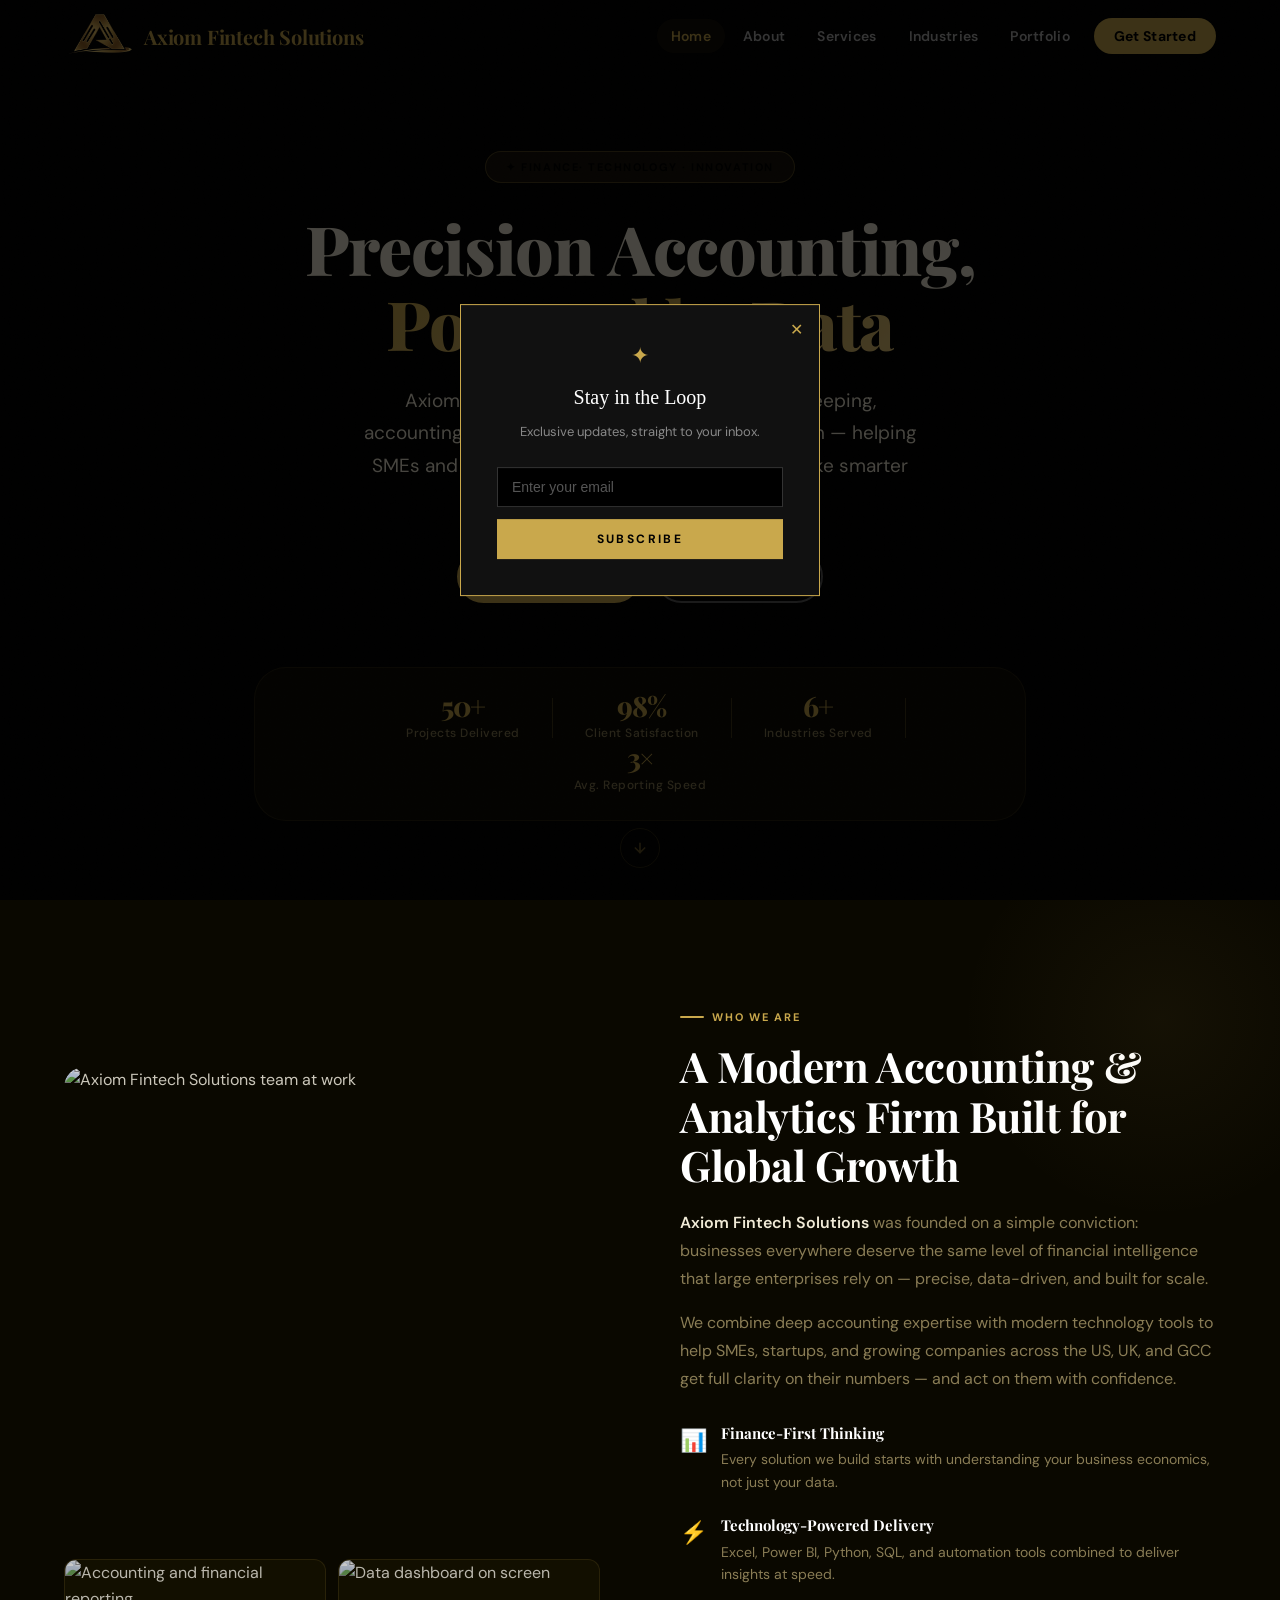
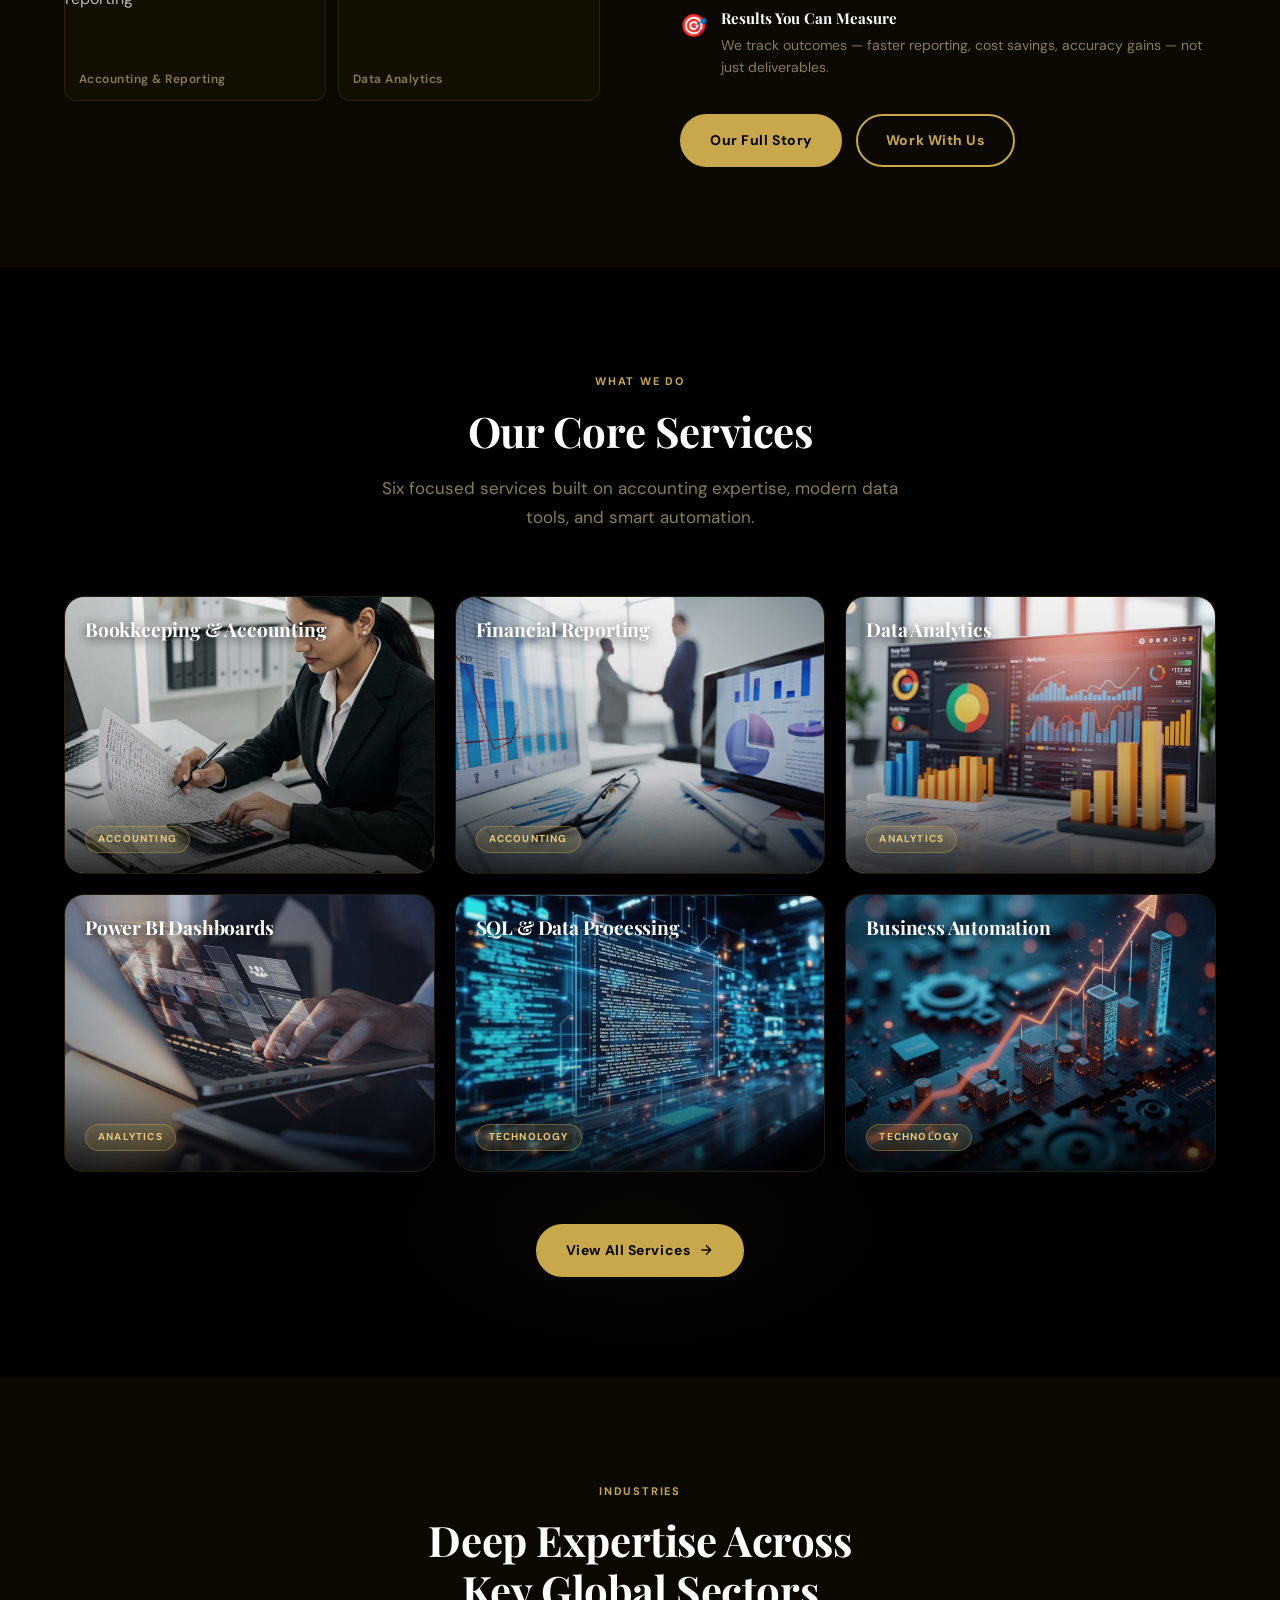
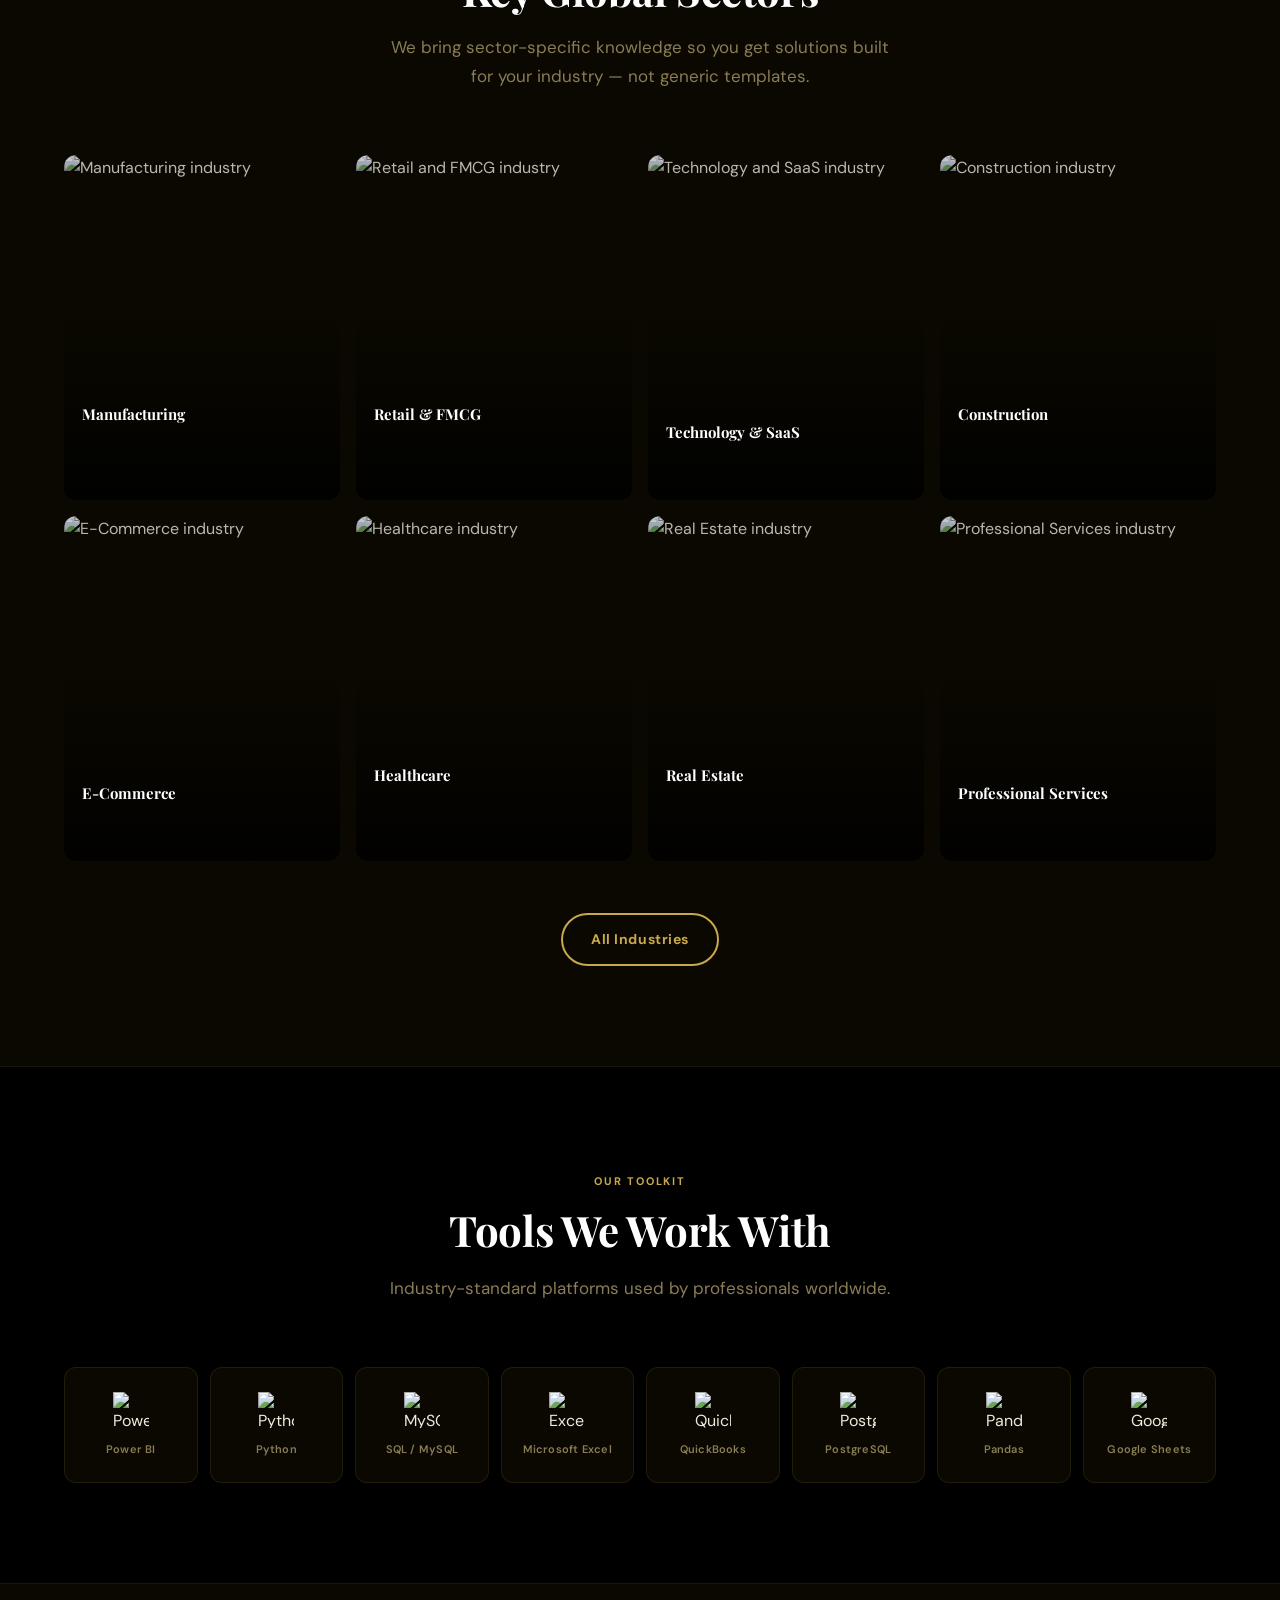
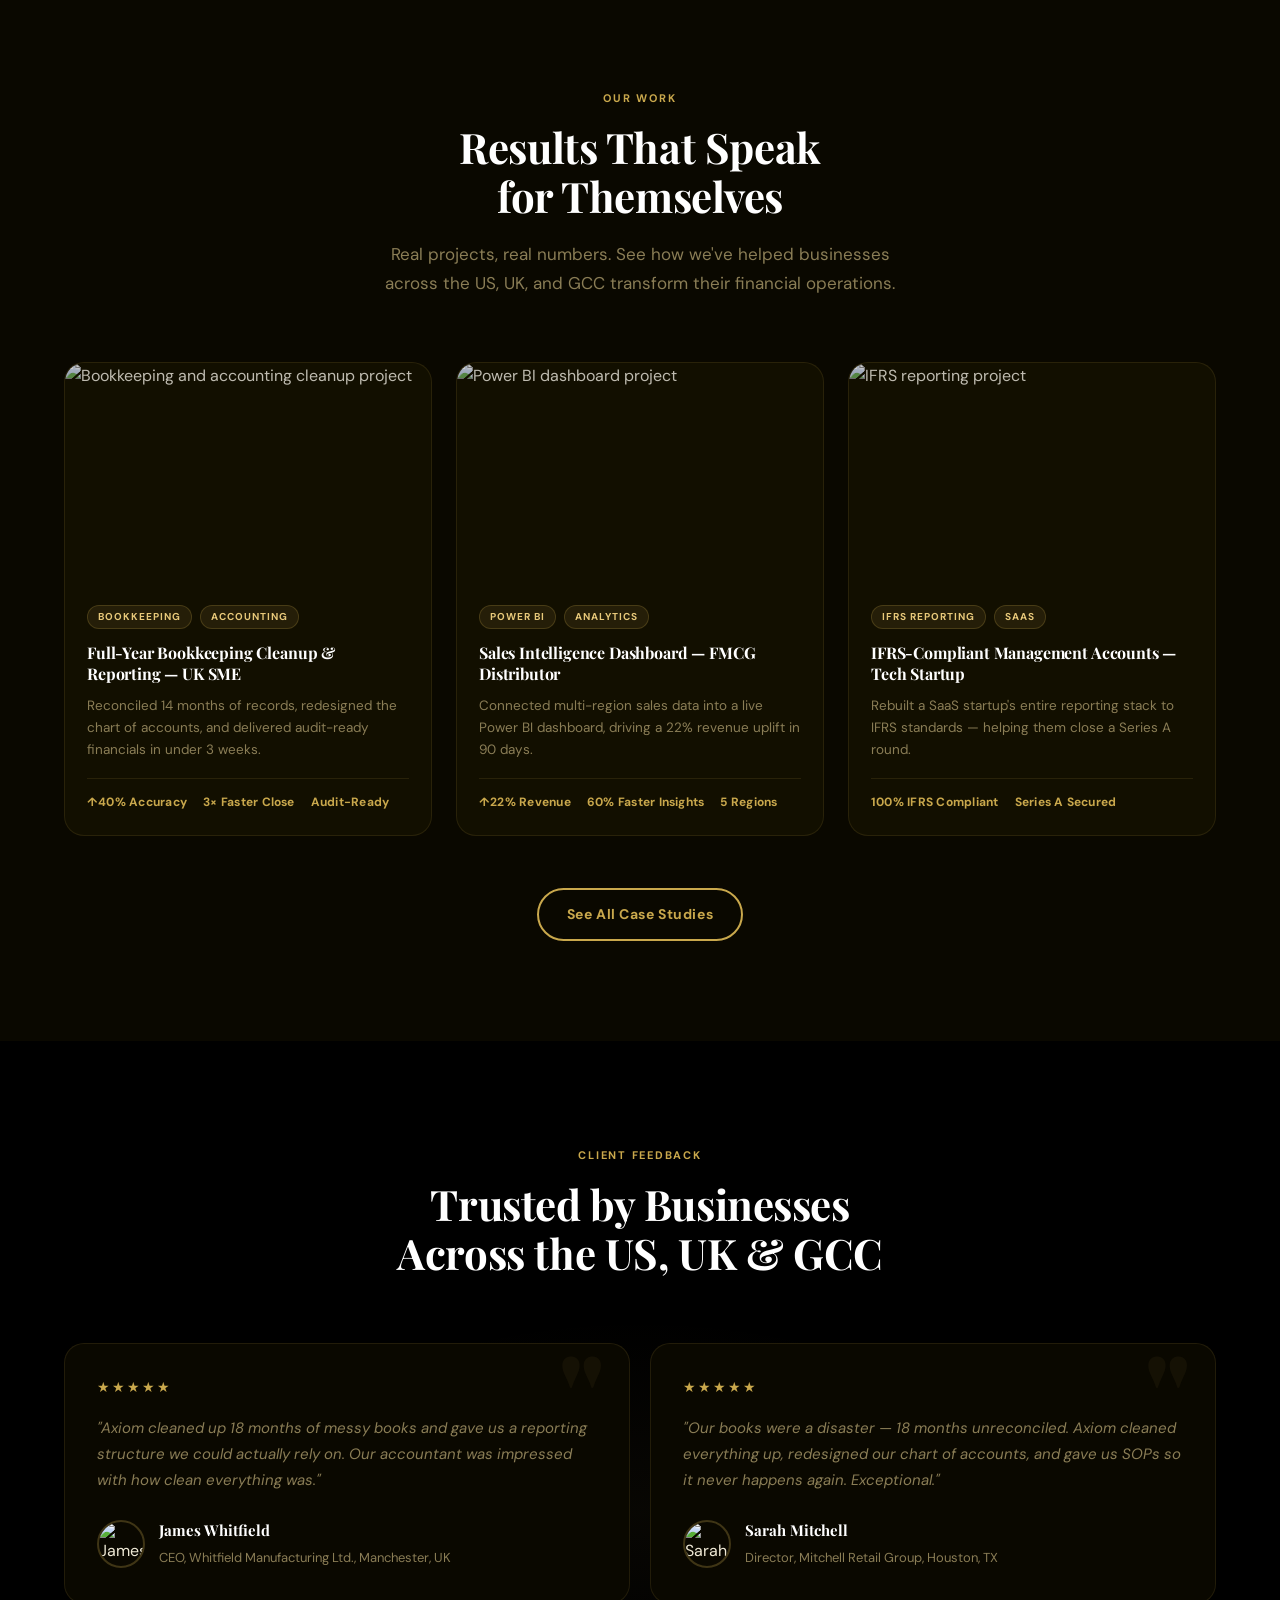
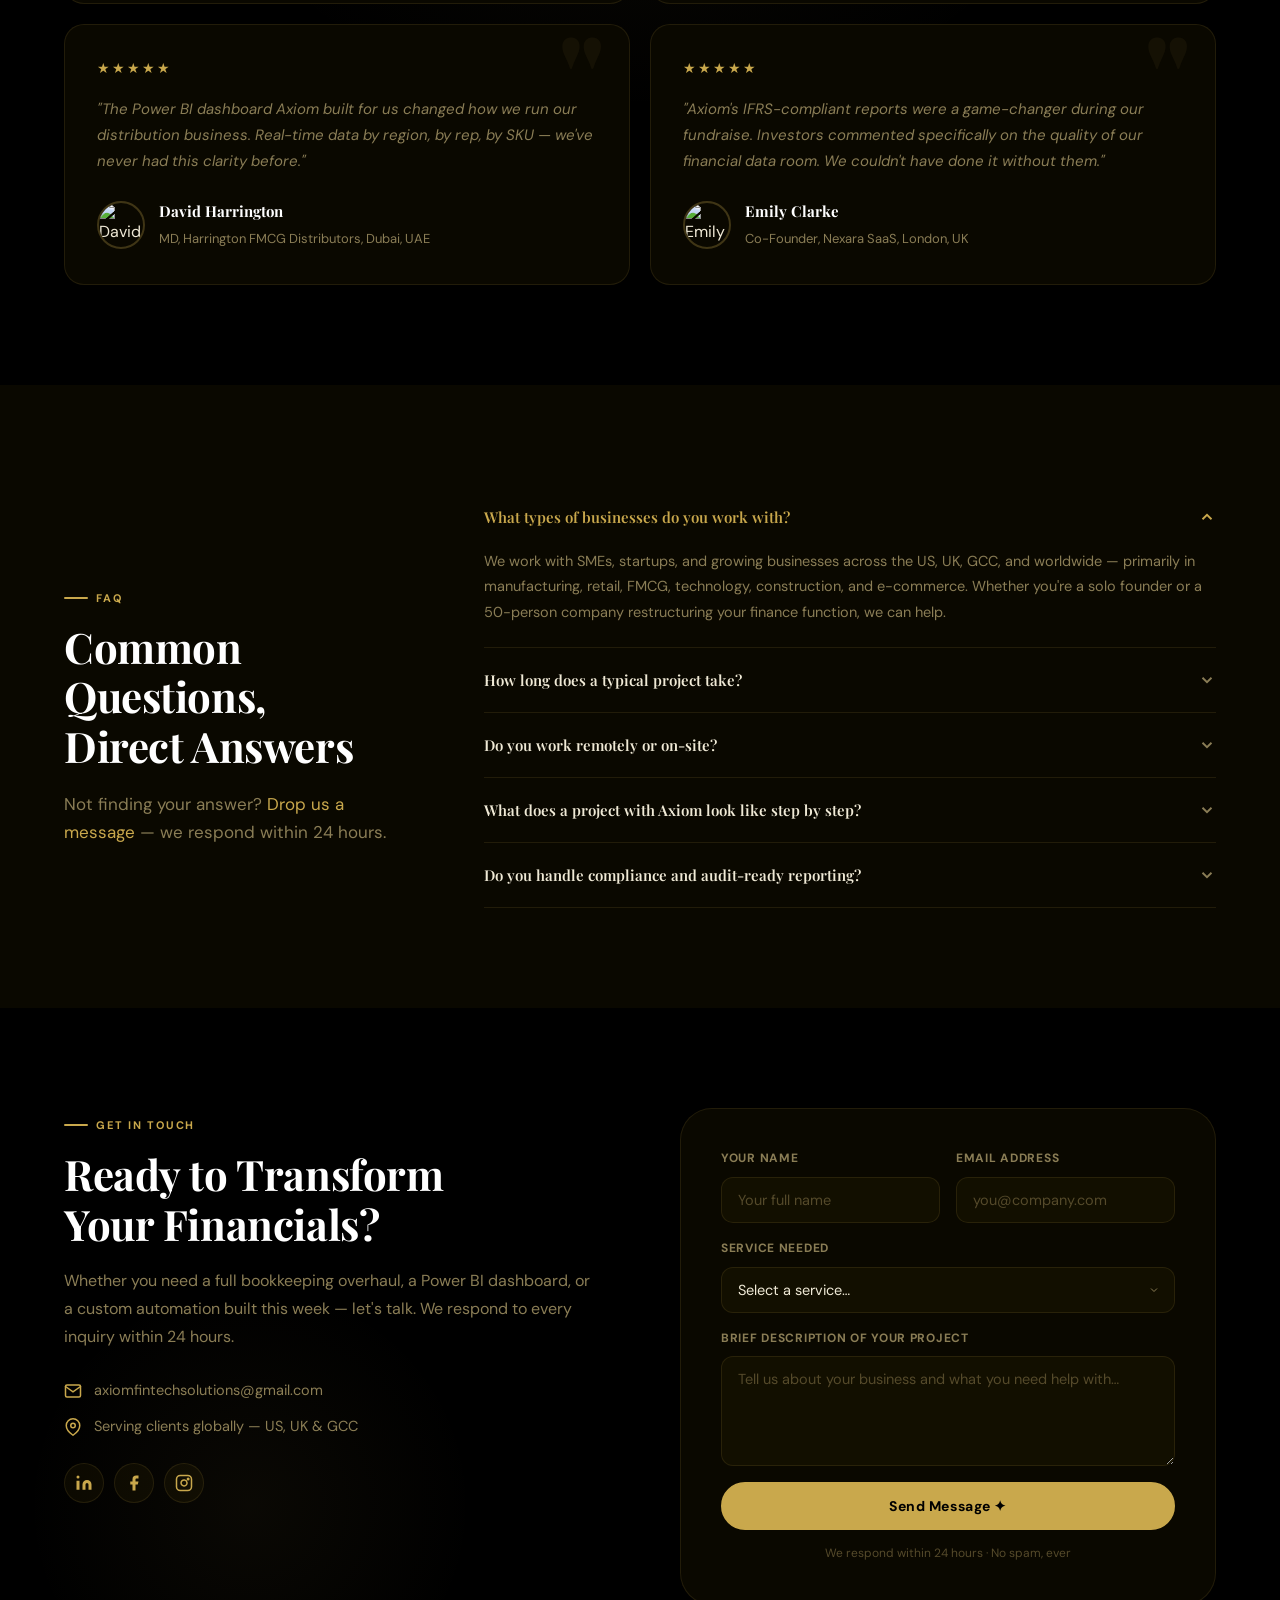
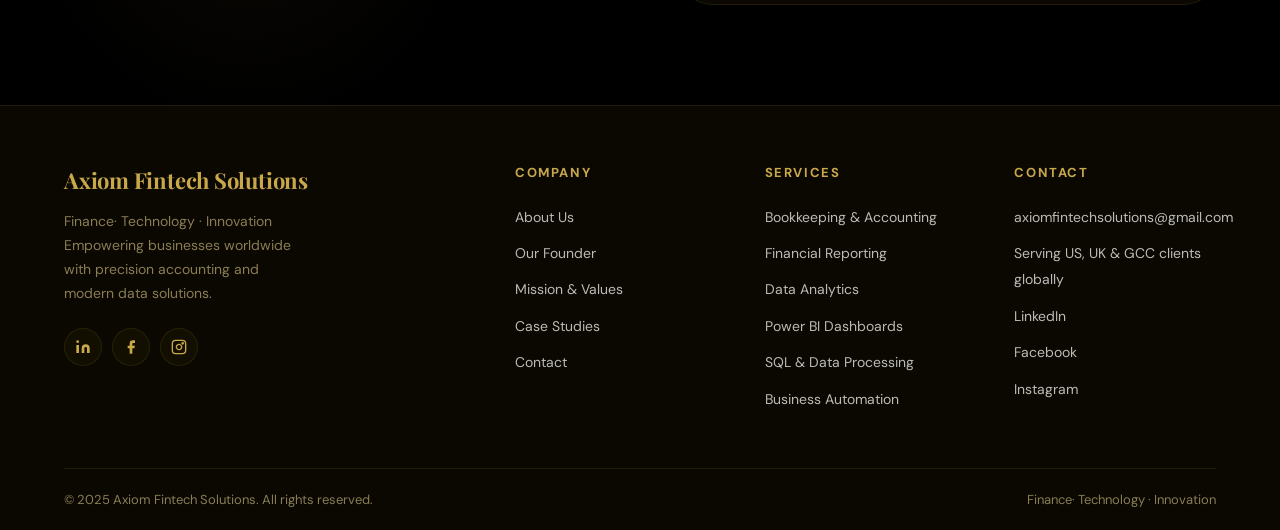
==== commit ce4e357d: "Update index.html" ====
--- a/index.html
+++ b/index.html
@@ -175,9 +175,9 @@
 
   <!-- Background -->
   <div class="hero-bg" aria-hidden="true">
-  <div class="hero-slide active" style="background-image:url('https://cdn.prod.website-files.com/6719ad0ceed6d5aa24a83d61%2F696ecc1f3ff5304a4fb2789b_Hero-video%20%281%29_poster.0000000.jpg')"></div>
+  <div class="hero-slide" style="background-image:url('https://cdn.prod.website-files.com/6719ad0ceed6d5aa24a83d61%2F696ecc1f3ff5304a4fb2789b_Hero-video%20%281%29_poster.0000000.jpg')"></div>
+  <div class="hero-slide active" style="background-image:url('https://images.unsplash.com/photo-1576259776571-41c7bfe2fc25?q=80&w=870&auto=format&fit=crop')"></div>
   <div class="hero-slide" style="background-image:url('https://images.unsplash.com/photo-1533280385001-c32ffcbd52a7?q=80&w=1170&auto=format&fit=crop')"></div>
-  <div class="hero-slide" style="background-image:url('https://images.unsplash.com/photo-1576259776571-41c7bfe2fc25?q=80&w=870&auto=format&fit=crop')"></div>
   <div class="hero-overlay"></div>
 </div>
 
@@ -329,7 +329,7 @@
 
       <a href="services.html#bookkeeping" class="service-card reveal reveal-delay-1">
         <div class="service-card-img">
-          <img src="https://images.unsplash.com/photo-1554224154-26032ffc0d07?w=600&q=80&auto=format&fit=crop" alt="Bookkeeping and Accounting" />
+          <img src="Assets/HomeImages/Services-Section/Bookkeeping Accounting.jpg" alt="Bookkeeping and Accounting" />
           <div class="service-card-overlay"></div>
         </div>
         <div class="service-card-body">
@@ -344,7 +344,7 @@
 
       <a href="services.html#reporting" class="service-card reveal reveal-delay-2">
         <div class="service-card-img">
-          <img src="https://images.unsplash.com/photo-1543286386-713bdd548da4?w=600&q=80&auto=format&fit=crop" alt="Financial Reporting" />
+          <img src="Assets/HomeImages/Services-Section/Financial Reporting.jpg" alt="Financial Reporting" />
           <div class="service-card-overlay"></div>
         </div>
         <div class="service-card-body">
@@ -359,7 +359,7 @@
 
       <a href="services.html#analytics" class="service-card reveal reveal-delay-3">
         <div class="service-card-img">
-          <img src="https://images.unsplash.com/photo-1551288049-bebda4e38f71?w=600&q=80&auto=format&fit=crop" alt="Data Analytics" />
+          <img src="Assets/HomeImages/Services-Section/Data Analytics.jpg" alt="Data Analytics" />
           <div class="service-card-overlay"></div>
         </div>
         <div class="service-card-body">
@@ -374,7 +374,7 @@
 
       <a href="services.html#powerbi" class="service-card reveal reveal-delay-1">
         <div class="service-card-img">
-          <img src="https://images.unsplash.com/photo-1460925895917-afdab827c52f?w=600&q=80&auto=format&fit=crop" alt="Power BI Dashboards" />
+          <img src="Assets/HomeImages/Services-Section/Power BI.jpg" alt="Power BI Dashboards" />
           <div class="service-card-overlay"></div>
         </div>
         <div class="service-card-body">
@@ -389,7 +389,7 @@
 
       <a href="services.html#sql" class="service-card reveal reveal-delay-2">
         <div class="service-card-img">
-          <img src="https://images.unsplash.com/photo-1544383835-bda2bc66a55d?w=600&q=80&auto=format&fit=crop" alt="SQL and Data Processing" />
+          <img src="Assets/HomeImages/Services-Section/SQL.jpg" alt="SQL and Data Processing" />
           <div class="service-card-overlay"></div>
         </div>
         <div class="service-card-body">
@@ -404,7 +404,7 @@
 
       <a href="services.html#automation" class="service-card reveal reveal-delay-3">
         <div class="service-card-img">
-          <img src="https://images.unsplash.com/photo-1518432031352-d6fc5c10da5a?w=600&q=80&auto=format&fit=crop" alt="Business Automation" />
+          <img src="Assets/HomeImages/Services-Section/Automations.jpg" alt="Business Automation" />
           <div class="service-card-overlay"></div>
         </div>
         <div class="service-card-body">
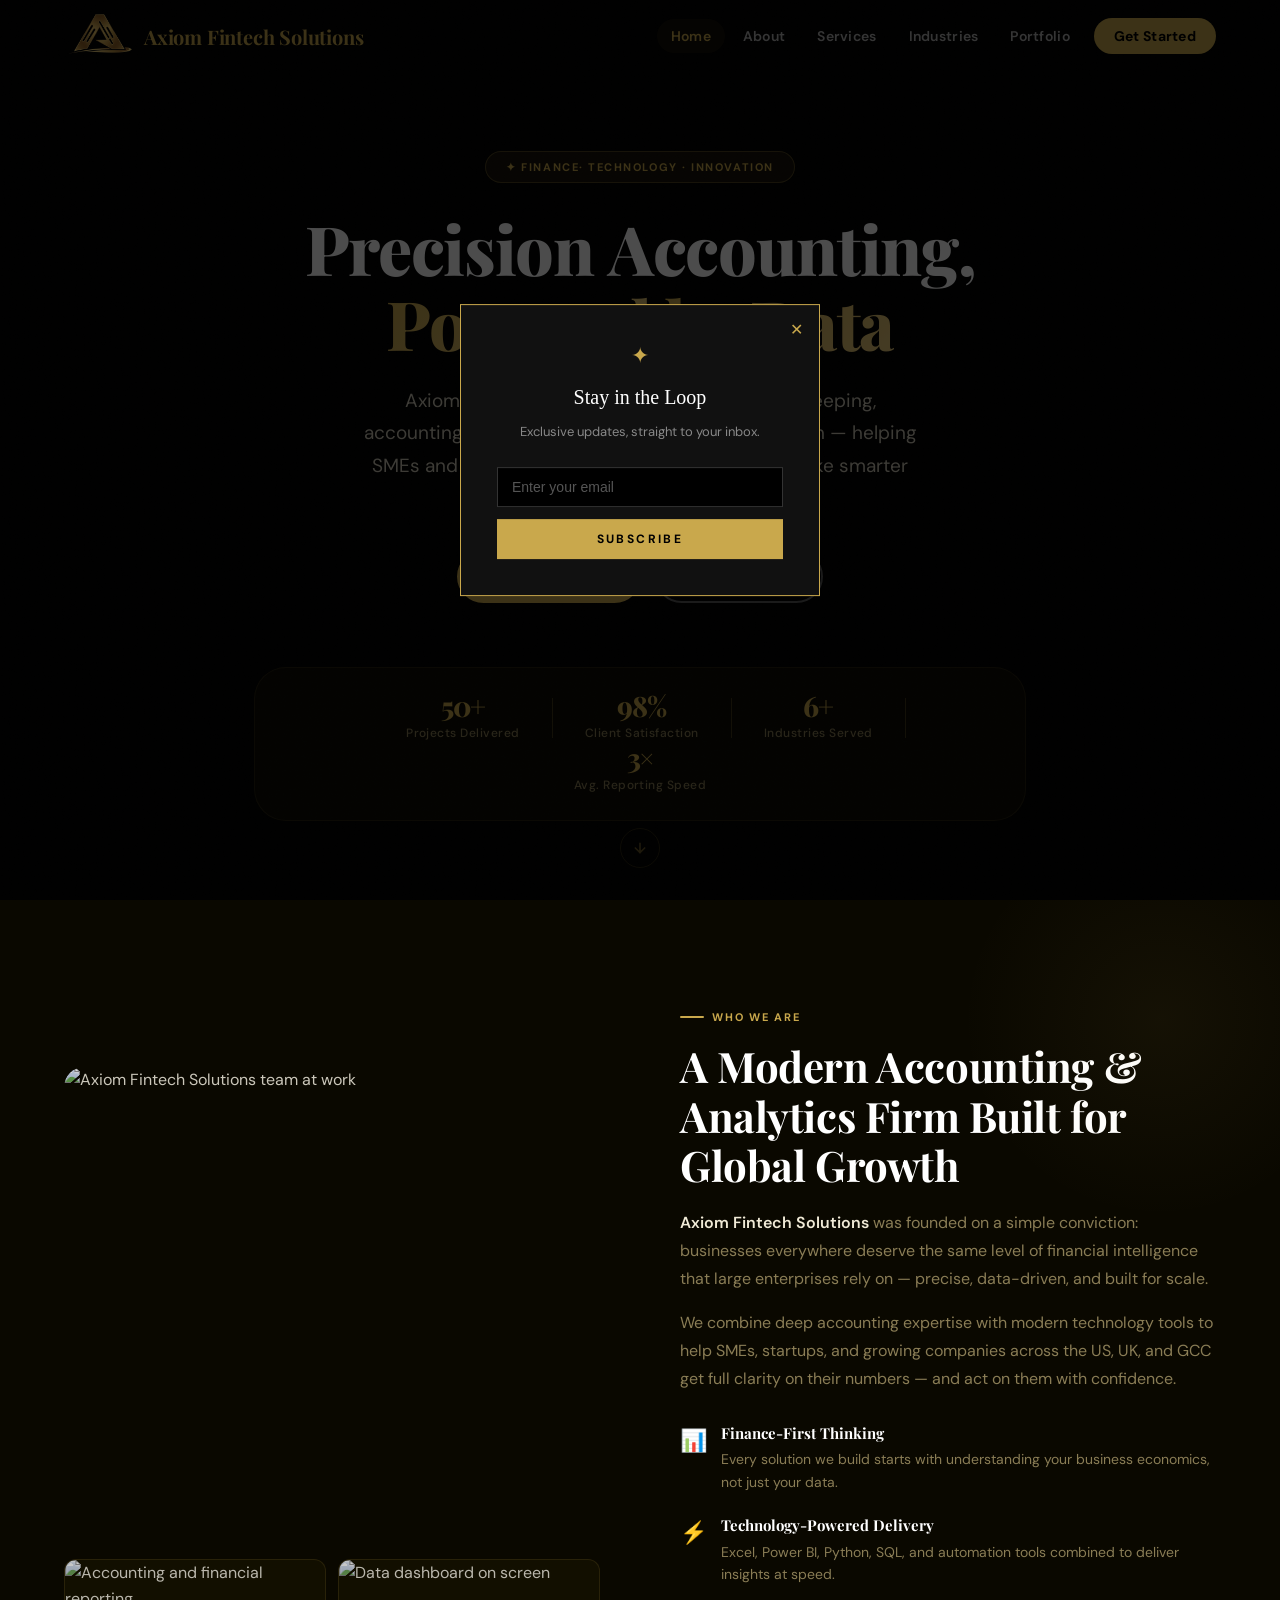
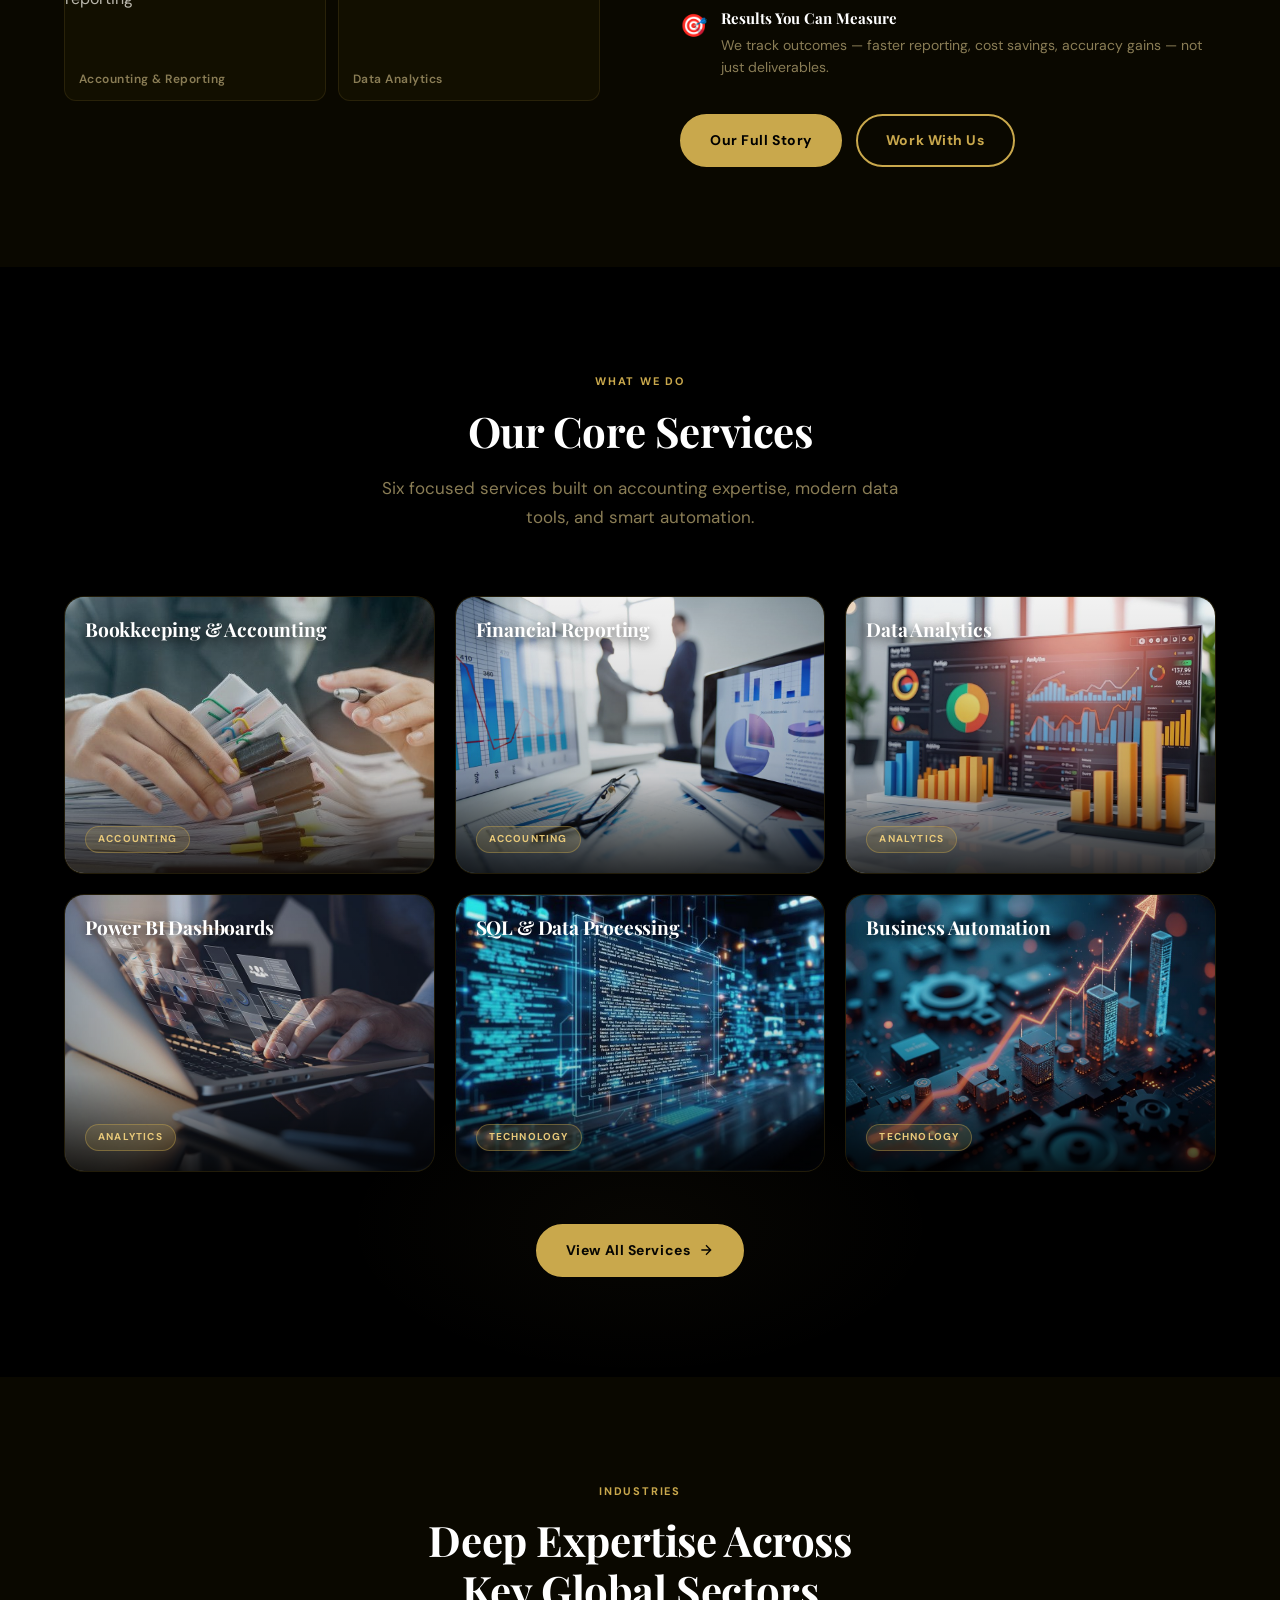
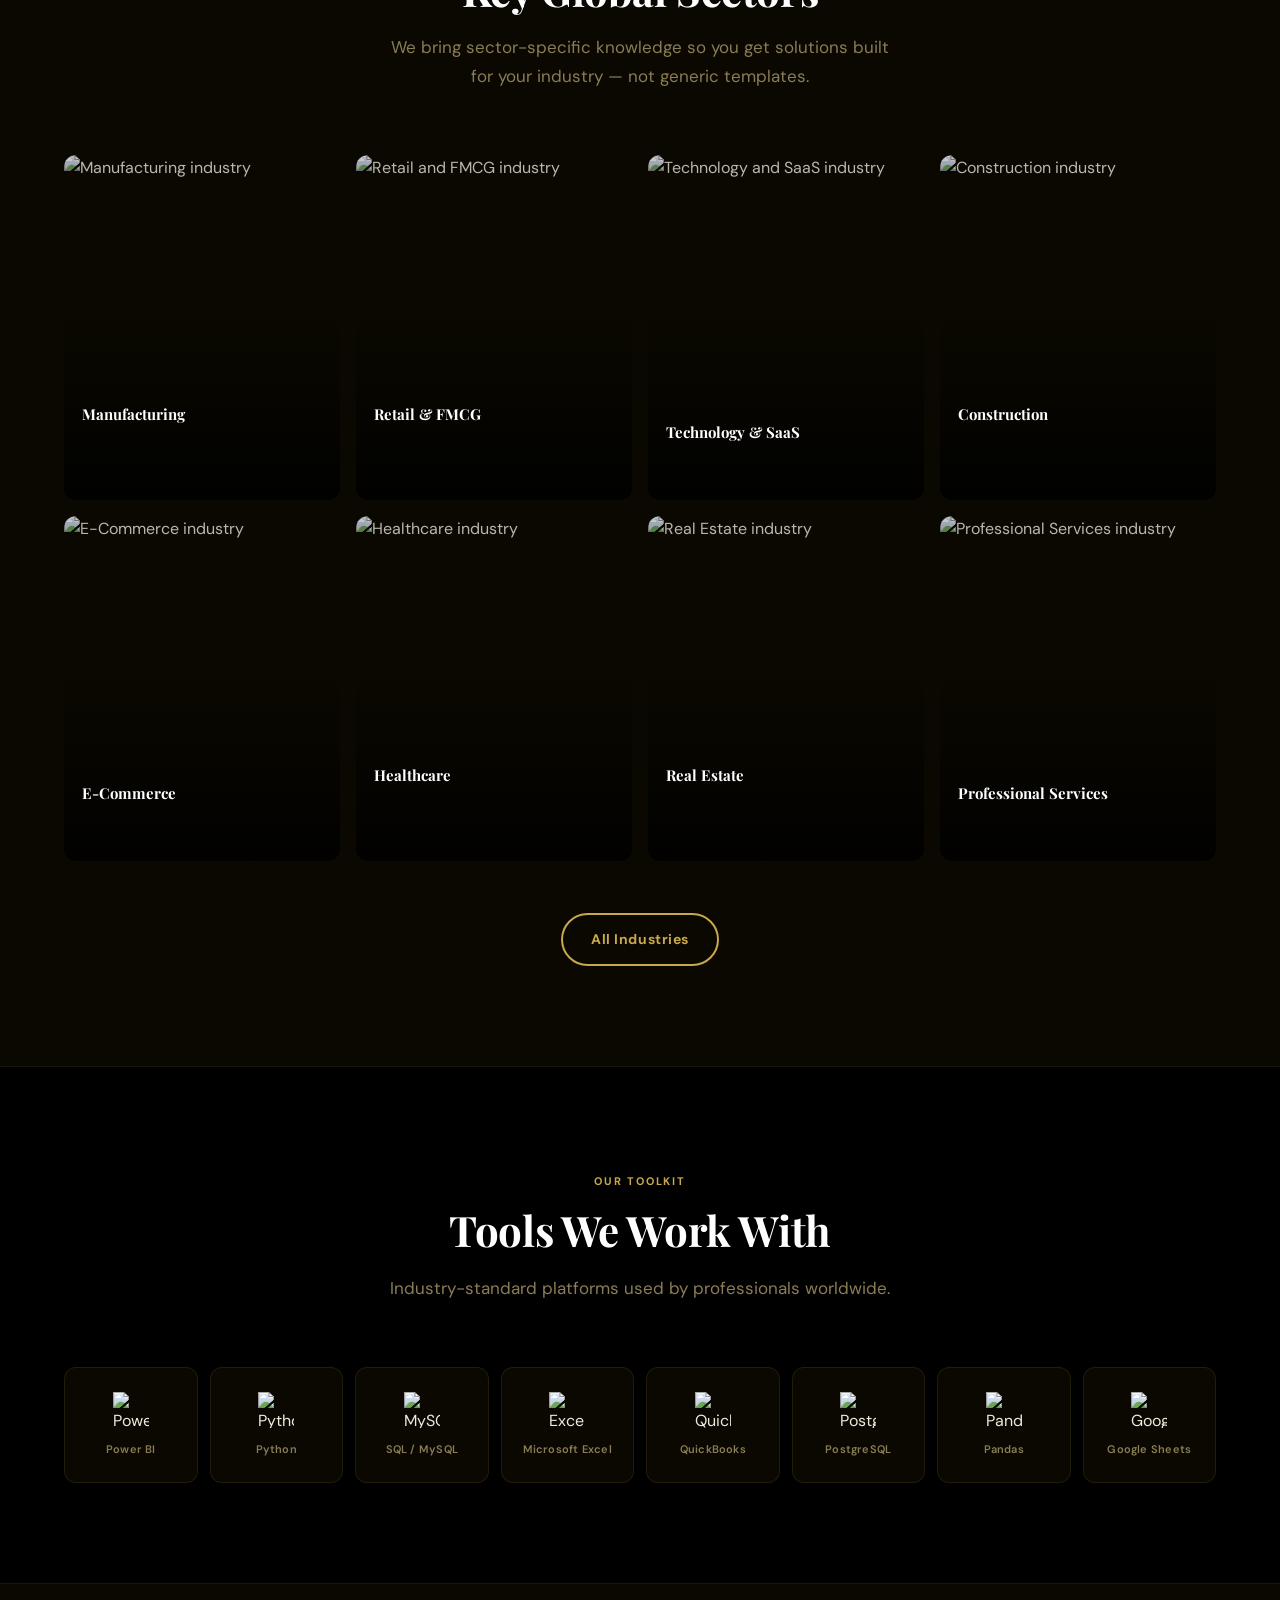
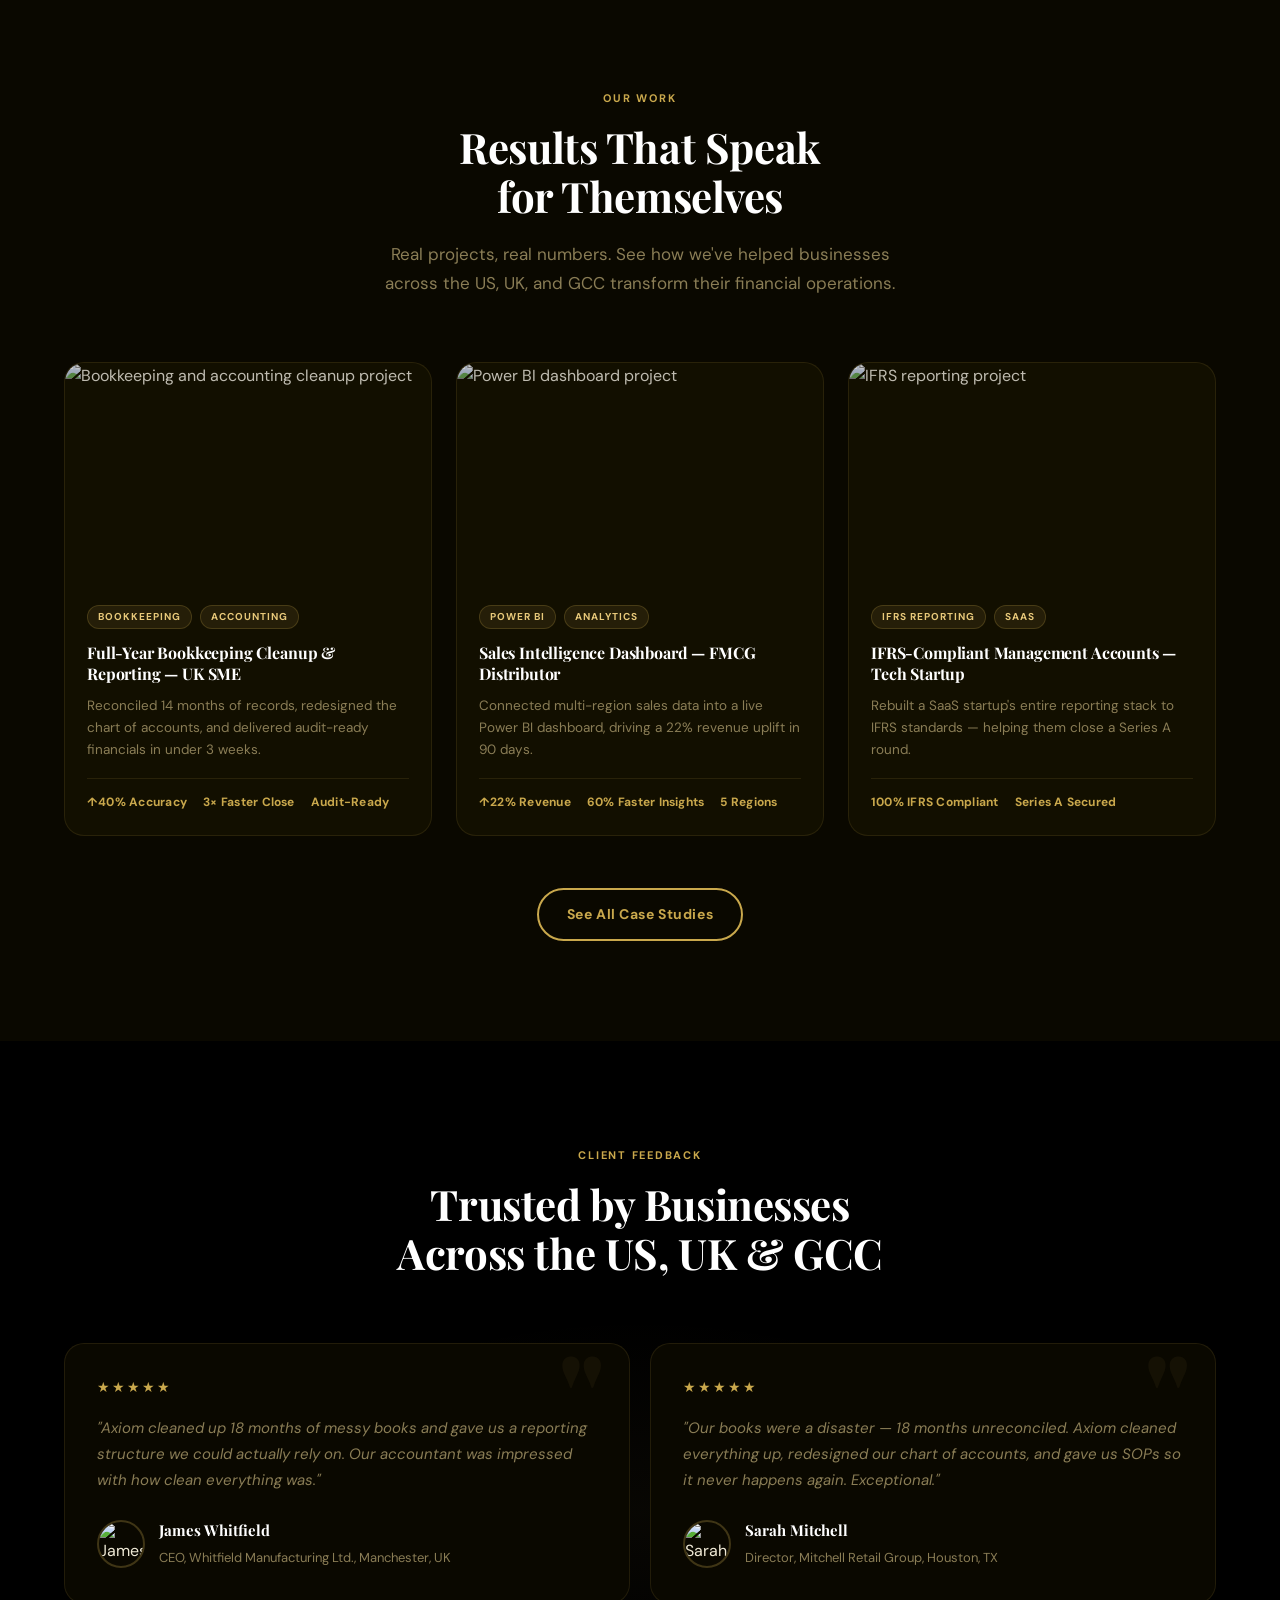
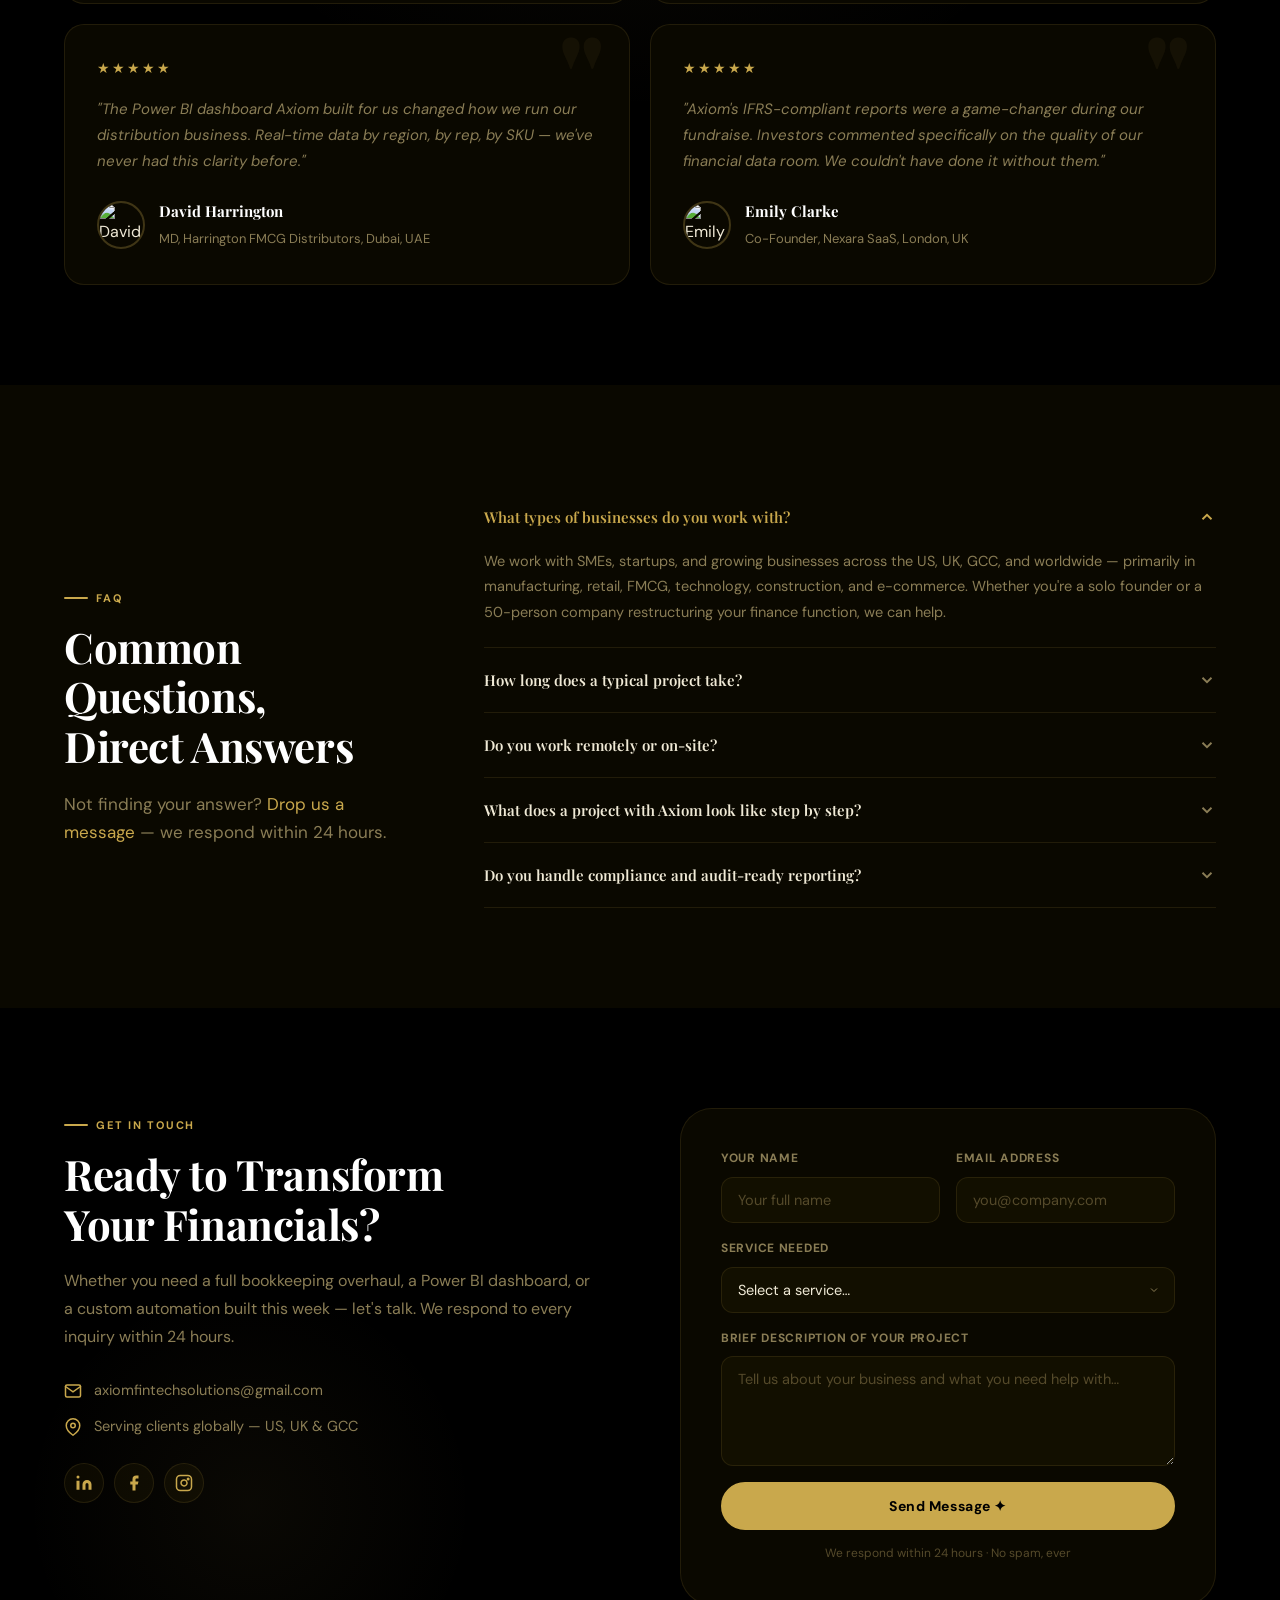
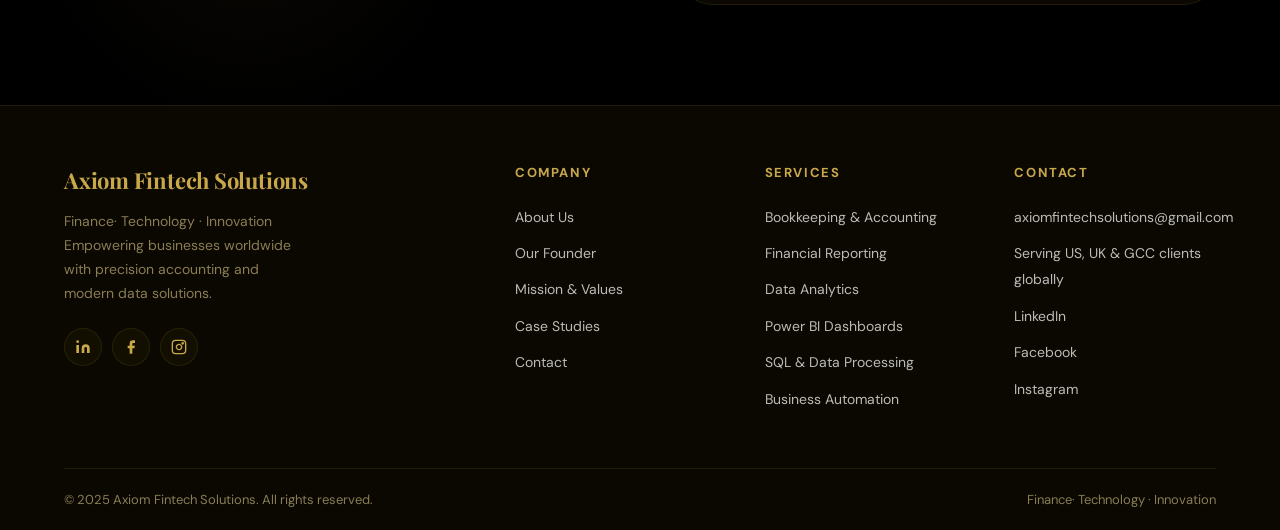
==== commit 9c95ea6e: "Update index.html" ====
--- a/index.html
+++ b/index.html
@@ -18,17 +18,17 @@
   <meta property="og:url"         content="https://www.axiomfintechsolutions.com/" />
   <meta property="og:title"       content="Axiom Fintech Solutions | Finance· Technology · Innovation" />
   <meta property="og:description" content="Expert accounting, bookkeeping, data analytics and business automation for SMEs and startups in the US, UK, GCC and worldwide." />
-  <meta property="og:image"       content="https://images.unsplash.com/photo-1486406146926-c627a92ad1ab?w=1200&q=80&auto=format&fit=crop" />
+  <meta property="og:image"       content="Assets/axiomlogonew.png" />
 
   <!-- ═══ TWITTER CARD ═══ -->
   <meta name="twitter:card"        content="summary_large_image" />
   <meta name="twitter:title"       content="Axiom Fintech Solutions" />
   <meta name="twitter:description" content="Finance· Technology · Innovation — Modern fintech solutions for global businesses." />
-  <meta name="twitter:image"       content="https://images.unsplash.com/photo-1486406146926-c627a92ad1ab?w=1200&q=80&auto=format&fit=crop" />
+  <meta name="twitter:image"       content="Assets/axiomlogonew.png" />
 
   <!-- ═══ FAVICON ═══ -->
-  <link rel="icon" type="image/x-icon" href="/Assets/axiomlogonew.ico" />
-  <link rel="apple-touch-icon" href="/Assets/axiomlogonew.png" />
+  <link rel="icon" type="image/x-icon" href="Assets/axiomlogonew.ico" />
+  <link rel="apple-touch-icon" href="Assets/axiomlogonew.png" />
 
   <!-- ═══ FONTS ═══ -->
   <link rel="preconnect" href="https://fonts.googleapis.com" />
--- a/style.css
+++ b/style.css
@@ -2,88 +2,41 @@
    AXIOM FINTECH SOLUTIONS — style.css
    Finance · Technology · Innovation
    Full Black + Gold Theme | Variables-Based | Maintainable
-   ============================================================
-
-   TABLE OF CONTENTS
-   1.  Design Tokens (CSS Variables) — Edit here to change theme
-   2.  Reset & Base
-   3.  Scrollbar
-   4.  Typography Helpers
-   5.  Container & Section
-   6.  Buttons
-   7.  Scroll Reveal
-   8.  Navbar
-   9.  Hero (Home)
-   10. About Section (Home)
-   11. Services Section (Home)
-   12. Industries Section (Home)
-   13. Tools Section
-   14. Portfolio Section (Home)
-   15. Testimonials
-   16. FAQ (Home)
-   17. Contact Section (Home)
-   18. Footer
-   19. About Page
-   20. Services Page
-   21. Industries Page
-   22. Portfolio Page
-   23. Contact Page
-   24. Responsive Breakpoints
-   25. Accessibility
-   26. Newsletter Subscription
-   27. HERO SLIDESHOW + TEXT ANIMATION
-   =========================================================== */
-
-
-/* ══════════════════════════════════════════════════════════
-   1. DESIGN TOKENS — Change values here to update site-wide
+   ============================================================ */
+
+
+/* ══════════════════════════════════════════════════════════
+   1. DESIGN TOKENS
    ══════════════════════════════════════════════════════════ */
 :root {
-  /* Backgrounds */
   --clr-bg:           #000000;
   --clr-surface:      #0a0800;
   --clr-surface-2:    #120f00;
-
-  /* Borders */
   --clr-border:       rgba(201,168,76,0.12);
   --clr-border-med:   rgba(201,168,76,0.28);
-
-  /* Text */
   --clr-text:         #f0ead6;
   --clr-muted:        #8a7d55;
   --clr-subtle:       #554a2a;
-
-  /* Gold Accent Palette — from logo */
   --clr-accent:       #c9a84c;
   --clr-accent-2:     #e8c97a;
   --clr-accent-dark:  #a07830;
   --clr-accent-glow:  rgba(201,168,76,0.18);
-
-  /* Fixed */
   --clr-white:        #ffffff;
   --clr-dark:         #000000;
   --clr-green:        #c9a84c;
   --clr-amber:        #e8c97a;
-  --clr-black:        #000000; 
-
-  /* Border Radius */
+  --clr-black:        #000000;
   --radius-sm:        6px;
   --radius-md:        12px;
   --radius-lg:        20px;
   --radius-xl:        32px;
   --radius-full:      9999px;
-
-  /* Shadows */
   --shadow-sm:        0 2px 8px rgba(0,0,0,0.6);
   --shadow-md:        0 8px 32px rgba(0,0,0,0.7);
   --shadow-lg:        0 20px 60px rgba(0,0,0,0.8);
   --glow:             0 0 40px rgba(201,168,76,0.15);
-
-  /* Typography — Change fonts here */
   --font-display:     'Playfair Display', serif;
   --font-body:        'DM Sans', sans-serif;
-
-  /* Layout */
   --nav-h:            72px;
   --container:        1200px;
   --transition:       0.28s cubic-bezier(0.4,0,0.2,1);
@@ -100,7 +53,6 @@
   font-size: 16px;
   scroll-behavior: smooth;
   -webkit-font-smoothing: antialiased;
-  overflow-x: hidden;
   max-width: 100vw;
 }
 
@@ -109,7 +61,7 @@
   background: var(--clr-bg);
   color: var(--clr-text);
   line-height: 1.65;
-  overflow-x: hidden;
+  overflow-x: clip;
   max-width: 100vw;
   width: 100%;
 }
@@ -217,7 +169,6 @@
   white-space: nowrap;
 }
 
-/* Gold filled */
 .btn-dark {
   background: var(--clr-accent);
   color: var(--clr-dark);
@@ -230,7 +181,6 @@
   box-shadow: 0 8px 24px rgba(201,168,76,0.3);
 }
 
-/* White filled */
 .btn-white {
   background: var(--clr-white);
   color: var(--clr-dark);
@@ -242,7 +192,6 @@
   transform: translateY(-2px);
 }
 
-/* Outline white */
 .btn-outline-white {
   background: transparent;
   color: var(--clr-white);
@@ -254,7 +203,6 @@
   transform: translateY(-2px);
 }
 
-/* Gold outline */
 .btn-outline-gold {
   background: transparent;
   color: var(--clr-accent);
@@ -295,7 +243,6 @@
   transition: background var(--transition), box-shadow var(--transition), border-color var(--transition);
 }
 
-/* Scrolled — BLACK + gold border. NO white background ever. */
 .navbar.scrolled {
   background: rgba(0,0,0,0.97);
   backdrop-filter: blur(20px);
@@ -443,7 +390,6 @@
 
 .hero-bg { position: absolute; inset: 0; z-index: 0; }
 
-/* FIX: Was brightness(0.32) saturate(0.4) — now much brighter */
 .hero-bg-img {
   width: 100%; height: 100%;
   object-fit: cover;
@@ -451,7 +397,6 @@
   filter: brightness(0.72) saturate(0.75);
 }
 
-/* FIX: Was rgba(0,0,0,0.55)→rgba(0,0,0,0.88) — dark corners removed */
 .hero-overlay {
   position: absolute; inset: 0;
   background: linear-gradient(160deg, rgba(0,0,0,0.20) 0%, rgba(0,0,0,0.08) 40%, rgba(0,0,0,0.55) 100%);
@@ -490,7 +435,7 @@
   font-weight: 700;
   letter-spacing: 0.14em;
   text-transform: uppercase;
-  color: var(--clr-black);
+  color: var(--clr-accent);
   background: rgba(201,168,76,0.10);
   border: 1px solid rgba(201,168,76,0.30);
   border-radius: var(--radius-full);
@@ -504,7 +449,7 @@
   font-weight: 800;
   line-height: 1.1;
   letter-spacing: -0.02em;
-  color: var(--clr-White);
+  color: var(--clr-white);
   margin-bottom: 24px;
   animation: heroFadeIn 1s 0.25s ease both;
   word-break: break-word;
@@ -519,7 +464,7 @@
 
 .hero-sub {
   font-size: clamp(16px, 2vw, 19px);
-  color: var(--clr-Black);
+  color: rgba(240,234,214,0.85);
   max-width: 560px;
   margin: 0 auto 36px;
   line-height: 1.7;
@@ -595,14 +540,12 @@
 .about-grid { display: grid; grid-template-columns: 1fr 1fr; gap: 80px; align-items: center; }
 .about-visual { position: relative; }
 .about-img-wrap { position: relative; border-radius: var(--radius-lg); overflow: hidden; }
-/* FIX: Was brightness(0.65) saturate(0.5) */
 .about-img { width: 100%; height: 480px; object-fit: cover; border-radius: var(--radius-lg); filter: brightness(0.85) saturate(0.75); transition: transform 0.6s ease; }
 .about-img-wrap:hover .about-img { transform: scale(1.03); }
 
 .about-mini-cards { display: grid; grid-template-columns: 1fr 1fr; gap: 12px; margin-top: 12px; }
 .about-mini-card { background: var(--clr-surface-2); border: 1px solid var(--clr-border); border-radius: var(--radius-md); overflow: hidden; transition: all var(--transition); }
 .about-mini-card:hover { border-color: var(--clr-border-med); transform: translateY(-3px); box-shadow: var(--shadow-md); }
-/* FIX: Was brightness(0.55) saturate(0.4) */
 .about-mini-card img { width: 100%; height: 100px; object-fit: cover; filter: brightness(0.78) saturate(0.65); transition: filter var(--transition); }
 .about-mini-card:hover img { filter: brightness(0.92) saturate(0.80); }
 .about-mini-card span { display: block; padding: 10px 14px; font-family: var(--font-body); font-size: 12px; font-weight: 600; color: var(--clr-muted); letter-spacing: 0.04em; }
@@ -627,14 +570,12 @@
   pointer-events: none;
 }
 
-/* 3-column grid — 6 cards = 2 rows of 3 */
 .services-grid {
   display: grid;
   grid-template-columns: repeat(3, 1fr);
   gap: 20px;
 }
 
-/* ── Card ── */
 .service-card {
   position: relative;
   border-radius: var(--radius-lg);
@@ -658,14 +599,12 @@
               0 0 40px rgba(201,168,76,0.12);
 }
 
-/* ── Full-bleed image ── */
 .service-card-img {
   position: absolute;
   inset: 0;
   height: 100%;
 }
 
-/* FIX: Was brightness(0.82) saturate(0.65) */
 .service-card-img img {
   width: 100%;
   height: 100%;
@@ -680,7 +619,6 @@
   filter: brightness(1.0) saturate(0.90);
 }
 
-/* FIX: bottom-strip only — no dark corners */
 .service-card-overlay {
   position: absolute; inset: 0;
   background: linear-gradient(
@@ -701,7 +639,6 @@
   );
 }
 
-/* ── Card body ── */
 .service-card-body {
   position: absolute;
   inset: 0;
@@ -712,7 +649,6 @@
   z-index: 2;
 }
 
-/* Service name — top-left, ALWAYS visible */
 .service-card-body h3 {
   font-family: var(--font-display);
   font-size: clamp(16px, 1.5vw, 20px);
@@ -726,18 +662,14 @@
   transition: color 0.3s ease;
 }
 
-.service-card:hover .service-card-body h3 {
-  color: var(--clr-accent-2);
-}
-
-/* Bottom area */
+.service-card:hover .service-card-body h3 { color: var(--clr-accent-2); }
+
 .service-card-body > div {
   display: flex;
   flex-direction: column;
   gap: 10px;
 }
 
-/* Description — hidden by default, slides up on hover (desktop only) */
 .service-card-body p {
   font-size: 13.5px;
   color: rgba(240,234,214,0.90);
@@ -753,12 +685,8 @@
   overflow: hidden;
 }
 
-.service-card:hover .service-card-body p {
-  opacity: 1;
-  transform: translateY(0);
-}
-
-/* Tag pill — always visible */
+.service-card:hover .service-card-body p { opacity: 1; transform: translateY(0); }
+
 .service-tag {
   display: inline-block;
   align-self: flex-start;
@@ -780,7 +708,6 @@
   border-color: rgba(201,168,76,0.65);
 }
 
-/* Arrow — top-right, hover only */
 .service-card-arrow {
   position: absolute;
   top: 18px; right: 18px;
@@ -804,43 +731,9 @@
   color: var(--clr-dark);
 }
 
-/* Icon wrap — hidden */
 .service-icon-wrap { display: none; }
 
-/* ══════════════════════════════════════════════════════════
-   RESPONSIVE
-   ══════════════════════════════════════════════════════════ */
-@media (max-width: 1024px) {
-  .services-grid { grid-template-columns: repeat(2, 1fr); }
-}
-
-@media (max-width: 768px) {
-  .service-card { aspect-ratio: 3 / 2; }
-  .service-card-arrow { display: none; }
-
-  /* Mobile — name only, no description, no tag */
-  .service-card-body p,
-  .service-tag { display: none; }
-
-  /* Name sits at bottom on mobile */
-  .service-card-body { justify-content: flex-end; }
-  .service-card-body h3 { font-size: 17px; }
-
-  /* Stronger bottom gradient for name readability */
-  .service-card-overlay {
-    background: linear-gradient(
-      to top,
-      rgba(0,0,0,0.85) 0%,
-      rgba(0,0,0,0.15) 50%,
-      rgba(0,0,0,0.00) 100%
-    );
-  }
-}
-
-@media (max-width: 640px) {
-  .services-grid { grid-template-columns: 1fr; gap: 14px; }
-  .service-card  { aspect-ratio: 16 / 9; }
-}
+
 /* ══════════════════════════════════════════════════════════
    12. INDUSTRIES SECTION (HOME)
    ══════════════════════════════════════════════════════════ */
@@ -848,7 +741,6 @@
 .industries-grid { display: grid; grid-template-columns: repeat(4, 1fr); gap: 16px; }
 
 .industry-card { position: relative; border-radius: var(--radius-md); overflow: hidden; aspect-ratio: 4/5; display: block; }
-/* FIX: Was brightness(0.5) saturate(0.35) */
 .industry-card img { width: 100%; height: 100%; object-fit: cover; transition: transform 0.6s ease, filter 0.6s ease; filter: brightness(0.78) saturate(0.65); }
 .industry-card:hover img { transform: scale(1.06); filter: brightness(0.92) saturate(0.80); }
 .industry-overlay { position: absolute; inset: 0; background: linear-gradient(to top, rgba(0,0,0,0.88) 0%, transparent 55%); display: flex; flex-direction: column; justify-content: flex-end; padding: 18px; transition: background var(--transition); }
@@ -882,7 +774,6 @@
 .portfolio-card:hover { border-color: rgba(201,168,76,0.3); transform: translateY(-6px); box-shadow: var(--shadow-lg); }
 
 .portfolio-card-img { position: relative; height: 220px; overflow: hidden; }
-/* FIX: Was brightness(0.55) saturate(0.4) */
 .portfolio-card-img img { width: 100%; height: 100%; object-fit: cover; transition: transform 0.6s ease, filter 0.4s ease; filter: brightness(0.80) saturate(0.70); }
 .portfolio-card:hover .portfolio-card-img img { transform: scale(1.05); filter: brightness(0.92) saturate(0.82); }
 .portfolio-card-overlay { position: absolute; inset: 0; background: rgba(0,0,0,0.5); display: flex; align-items: center; justify-content: center; opacity: 0; transition: opacity var(--transition); }
@@ -991,9 +882,7 @@
    ══════════════════════════════════════════════════════════ */
 .about-hero { position: relative; min-height: 70vh; display: flex; align-items: center; justify-content: center; overflow: hidden; padding-top: var(--nav-h); }
 .about-hero-bg { position: absolute; inset: 0; z-index: 0; }
-/* FIX: Was brightness(0.32) saturate(0.4) */
 .about-hero-bg img { width: 100%; height: 100%; object-fit: cover; filter: brightness(0.72) saturate(0.75); }
-/* FIX: Reduced corner darkening */
 .about-hero-overlay { position: absolute; inset: 0; background: linear-gradient(160deg, rgba(0,0,0,0.30) 0%, rgba(0,0,0,0.10) 50%, rgba(0,0,0,0.60) 100%); }
 .about-hero::after { content: ''; position: absolute; inset: 0; z-index: 1; background-image: url("data:image/svg+xml,%3Csvg viewBox='0 0 256 256' xmlns='http://www.w3.org/2000/svg'%3E%3Cfilter id='n'%3E%3CfeTurbulence type='fractalNoise' baseFrequency='0.9' numOctaves='4' stitchTiles='stitch'/%3E%3C/filter%3E%3Crect width='100%25' height='100%25' filter='url(%23n)' opacity='0.04'/%3E%3C/svg%3E"); background-size: 200px 200px; pointer-events: none; opacity: 0.5; }
 .about-hero-content { position: relative; z-index: 2; text-align: center; max-width: 780px; padding: 0 24px; animation: heroFadeIn 1s ease both; width: 100%; }
@@ -1111,9 +1000,7 @@
    ══════════════════════════════════════════════════════════ */
 .services-hero { position: relative; min-height: 70vh; display: flex; align-items: center; justify-content: center; overflow: hidden; padding-top: var(--nav-h); }
 .services-hero-bg { position: absolute; inset: 0; z-index: 0; }
-/* FIX: Was brightness(0.32) saturate(0.4) */
 .services-hero-bg img { width: 100%; height: 100%; object-fit: cover; filter: brightness(0.72) saturate(0.75); }
-/* FIX: Reduced corner darkening */
 .services-hero-overlay { position: absolute; inset: 0; background: linear-gradient(160deg, rgba(0,0,0,0.30) 0%, rgba(0,0,0,0.10) 50%, rgba(0,0,0,0.60) 100%); }
 .services-hero::after { content: ''; position: absolute; inset: 0; z-index: 1; background-image: url("data:image/svg+xml,%3Csvg viewBox='0 0 256 256' xmlns='http://www.w3.org/2000/svg'%3E%3Cfilter id='n'%3E%3CfeTurbulence type='fractalNoise' baseFrequency='0.9' numOctaves='4' stitchTiles='stitch'/%3E%3C/filter%3E%3Crect width='100%25' height='100%25' filter='url(%23n)' opacity='0.04'/%3E%3C/svg%3E"); background-size: 200px 200px; pointer-events: none; opacity: 0.5; }
 .services-hero-content { position: relative; z-index: 2; text-align: center; max-width: 780px; padding: 0 24px; animation: heroFadeIn 1s ease both; width: 100%; }
@@ -1122,19 +1009,194 @@
 .services-hero-title { font-family: var(--font-display); font-size: clamp(32px,5vw,58px); font-weight: 800; line-height: 1.1; letter-spacing: -0.02em; color: var(--clr-white); margin-bottom: 22px; animation: heroFadeIn 1s 0.2s ease both; }
 .services-hero-title .grad { color: transparent; background: linear-gradient(135deg, var(--clr-accent) 0%, var(--clr-accent-2) 100%); -webkit-background-clip: text; background-clip: text; }
 .services-hero-subtitle { font-size: clamp(15px,1.8vw,17px); color: rgba(240,234,214,0.72); max-width: 580px; margin: 0 auto 36px; line-height: 1.75; animation: heroFadeIn 1s 0.3s ease both; }
-.services-hero-tags { display: flex; align-items: center; justify-content: center; gap: 10px; flex-wrap: wrap; animation: heroFadeIn 1s 0.4s ease both; }
-.services-hero-tag { font-family: var(--font-body); font-size: 11px; font-weight: 700; letter-spacing: 0.08em; text-transform: uppercase; padding: 6px 16px; border-radius: var(--radius-full); background: rgba(201,168,76,0.08); border: 1px solid rgba(201,168,76,0.2); color: var(--clr-muted); transition: all var(--transition); cursor: pointer; }
+
+/* ── Hero filter tags — centred, wrap neatly on all screens ── */
+.services-hero-tags,
+.industries-hero-tags {
+  display: flex;
+  align-items: center;
+  justify-content: center;
+  gap: 8px;
+  flex-wrap: wrap;
+  animation: heroFadeIn 1s 0.4s ease both;
+  padding: 0 8px;
+}
+
+.services-hero-tag,
+.industries-hero-tag {
+  font-family: var(--font-body);
+  font-size: 11px;
+  font-weight: 700;
+  letter-spacing: 0.08em;
+  text-transform: uppercase;
+  padding: 6px 14px;
+  border-radius: var(--radius-full);
+  background: rgba(201,168,76,0.08);
+  border: 1px solid rgba(201,168,76,0.2);
+  color: var(--clr-muted);
+  transition: all var(--transition);
+  cursor: pointer;
+  white-space: nowrap;
+  text-decoration: none;
+}
+
 .services-hero-tag:hover,
-.services-hero-tag.active { background: var(--clr-accent); border-color: var(--clr-accent); color: var(--clr-dark); }
-
-.services-nav-strip { background: var(--clr-surface); border-bottom: 1px solid var(--clr-border); position: sticky; top: var(--nav-h); z-index: 90; }
-.services-nav-inner { display: flex; align-items: center; gap: 0; max-width: var(--container); margin: 0 auto; padding: 0 24px; overflow-x: auto; scrollbar-width: none; }
-.services-nav-inner::-webkit-scrollbar { display: none; }
-.services-nav-link { display: flex; align-items: center; gap: 8px; padding: 16px 20px; font-family: var(--font-body); font-size: 13px; font-weight: 600; color: var(--clr-muted); white-space: nowrap; border-bottom: 2px solid transparent; transition: all var(--transition); text-decoration: none; }
+.services-hero-tag.active,
+.industries-hero-tag:hover {
+  background: var(--clr-accent);
+  border-color: var(--clr-accent);
+  color: var(--clr-dark);
+}
+
+/* ── SERVICES NAV STRIP — fixed, properly closed ── */
+.services-nav-strip {
+  position: sticky;
+  top: var(--nav-h);
+  z-index: 100;
+  width: 100%;
+  background: rgba(0,0,0,0.95);
+  border-bottom: 1px solid var(--clr-border);
+  overflow-x: auto;
+  overflow-y: hidden;
+  -webkit-overflow-scrolling: touch;
+  scrollbar-width: none;
+}
+
+.services-nav-strip::-webkit-scrollbar { display: none; }
+
+.services-nav-inner {
+  display: flex;
+  align-items: center;
+  justify-content: center;
+  gap: 4px;
+  padding: 10px 16px;
+  min-width: max-content;
+  margin: 0 auto;
+}
+
+.services-nav-link {
+  display: flex;
+  align-items: center;
+  gap: 6px;
+  flex-shrink: 0;
+  white-space: nowrap;
+  padding: 8px 16px;
+  border-radius: var(--radius-full);
+  font-family: var(--font-body);
+  font-size: 13px;
+  font-weight: 600;
+  color: var(--clr-muted);
+  border-bottom: 2px solid transparent;
+  transition: all var(--transition);
+  text-decoration: none;
+}
+
 .services-nav-link:hover { color: var(--clr-white); }
 .services-nav-link.active { color: var(--clr-accent); border-bottom-color: var(--clr-accent); }
-.services-nav-link .snl-dot { width: 6px; height: 6px; border-radius: 50%; background: currentColor; opacity: 0.5; }
-
+.services-nav-link .snl-dot { width: 6px; height: 6px; border-radius: 50%; background: currentColor; opacity: 0.5; flex-shrink: 0; }
+
+/* ── INDUSTRIES NAV STRIP — same pattern ── */
+.industries-nav-strip {
+  position: sticky;
+  top: var(--nav-h);
+  z-index: 90;
+  width: 100%;
+  background: var(--clr-surface);
+  border-bottom: 1px solid var(--clr-border);
+  overflow-x: auto;
+  overflow-y: hidden;
+  -webkit-overflow-scrolling: touch;
+  scrollbar-width: none;
+}
+
+.industries-nav-strip::-webkit-scrollbar { display: none; }
+
+.industries-nav-inner {
+  display: flex;
+  align-items: center;
+  justify-content: center;
+  gap: 4px;
+  padding: 10px 16px;
+  min-width: max-content;
+  margin: 0 auto;
+}
+
+.industries-nav-link {
+  display: flex;
+  align-items: center;
+  gap: 8px;
+  flex-shrink: 0;
+  white-space: nowrap;
+  padding: 8px 16px;
+  font-family: var(--font-body);
+  font-size: 13px;
+  font-weight: 600;
+  color: var(--clr-muted);
+  border-bottom: 2px solid transparent;
+  transition: all var(--transition);
+  text-decoration: none;
+}
+
+.industries-nav-link:hover { color: var(--clr-white); }
+.industries-nav-link.active { color: var(--clr-accent); border-bottom-color: var(--clr-accent); }
+
+/* ── PORTFOLIO FILTER STRIP — same pattern ── */
+.portfolio-filter-section {
+  background: var(--clr-surface);
+  border-bottom: 1px solid var(--clr-border);
+  padding: 0;
+  position: sticky;
+  top: var(--nav-h);
+  z-index: 90;
+  overflow-x: auto;
+  overflow-y: hidden;
+  -webkit-overflow-scrolling: touch;
+  scrollbar-width: none;
+}
+
+.portfolio-filter-section::-webkit-scrollbar { display: none; }
+
+.portfolio-filter-inner {
+  display: flex;
+  align-items: center;
+  justify-content: center;
+  gap: 16px;
+  padding: 16px 24px;
+  min-width: max-content;
+  margin: 0 auto;
+  flex-wrap: wrap;
+}
+
+/* ── Filter tabs — equal size, centred ── */
+.filter-tabs {
+  display: flex;
+  align-items: center;
+  justify-content: center;
+  gap: 6px;
+  flex-wrap: wrap;
+}
+
+.filter-tab {
+  font-family: var(--font-body);
+  font-size: 12px;
+  font-weight: 700;
+  letter-spacing: 0.04em;
+  padding: 8px 18px;
+  border-radius: var(--radius-full);
+  background: transparent;
+  border: 1px solid var(--clr-border);
+  color: var(--clr-muted);
+  cursor: pointer;
+  transition: all var(--transition);
+  white-space: nowrap;
+}
+
+.filter-tab:hover { border-color: var(--clr-border-med); color: var(--clr-text); }
+.filter-tab.active { background: var(--clr-accent); border-color: var(--clr-accent); color: var(--clr-dark); }
+.filter-count { font-family: var(--font-body); font-size: 13px; font-weight: 500; color: var(--clr-subtle); white-space: nowrap; }
+.filter-count span { color: var(--clr-accent); font-weight: 700; }
+
+/* Service detail & industry detail sections */
 .service-detail { padding: 100px 0; }
 .service-detail:nth-child(odd)  { background: var(--clr-bg); }
 .service-detail:nth-child(even) { background: var(--clr-surface); }
@@ -1143,7 +1205,6 @@
 .service-detail-grid.reverse > * { direction: ltr; }
 .service-detail-visual { position: relative; }
 .service-detail-img-wrap { position: relative; border-radius: var(--radius-xl); overflow: hidden; }
-/* FIX: Was brightness(0.65) saturate(0.45) */
 .service-detail-img { width: 100%; height: 420px; object-fit: cover; filter: brightness(0.85) saturate(0.72); transition: filter 0.5s ease, transform 0.5s ease; }
 .service-detail-img-wrap:hover .service-detail-img { filter: brightness(0.96) saturate(0.85); transform: scale(1.02); }
 .service-detail-img-overlay { position: absolute; inset: 0; background: linear-gradient(to top, rgba(0,0,0,0.55) 0%, transparent 60%); }
@@ -1211,9 +1272,7 @@
    ══════════════════════════════════════════════════════════ */
 .industries-hero { position: relative; min-height: 70vh; display: flex; align-items: center; justify-content: center; overflow: hidden; padding-top: var(--nav-h); }
 .industries-hero-bg { position: absolute; inset: 0; z-index: 0; }
-/* FIX: Was brightness(0.32) saturate(0.4) */
 .industries-hero-bg img { width: 100%; height: 100%; object-fit: cover; filter: brightness(0.72) saturate(0.75); }
-/* FIX: Reduced corner darkening */
 .industries-hero-overlay { position: absolute; inset: 0; background: linear-gradient(160deg, rgba(0,0,0,0.30) 0%, rgba(0,0,0,0.10) 50%, rgba(0,0,0,0.60) 100%); }
 .industries-hero::after { content: ''; position: absolute; inset: 0; z-index: 1; background-image: url("data:image/svg+xml,%3Csvg viewBox='0 0 256 256' xmlns='http://www.w3.org/2000/svg'%3E%3Cfilter id='n'%3E%3CfeTurbulence type='fractalNoise' baseFrequency='0.9' numOctaves='4' stitchTiles='stitch'/%3E%3C/filter%3E%3Crect width='100%25' height='100%25' filter='url(%23n)' opacity='0.04'/%3E%3C/svg%3E"); background-size: 200px 200px; pointer-events: none; opacity: 0.5; }
 .industries-hero-content { position: relative; z-index: 2; text-align: center; max-width: 780px; padding: 0 24px; animation: heroFadeIn 1s ease both; width: 100%; }
@@ -1222,16 +1281,6 @@
 .industries-hero-title { font-family: var(--font-display); font-size: clamp(32px,5vw,58px); font-weight: 800; line-height: 1.1; letter-spacing: -0.02em; color: var(--clr-white); margin-bottom: 22px; animation: heroFadeIn 1s 0.2s ease both; }
 .industries-hero-title .grad { color: transparent; background: linear-gradient(135deg, var(--clr-accent) 0%, var(--clr-accent-2) 100%); -webkit-background-clip: text; background-clip: text; }
 .industries-hero-subtitle { font-size: clamp(15px,1.8vw,17px); color: rgba(240,234,214,0.72); max-width: 580px; margin: 0 auto 36px; line-height: 1.75; animation: heroFadeIn 1s 0.3s ease both; }
-.industries-hero-tags { display: flex; align-items: center; justify-content: center; gap: 10px; flex-wrap: wrap; animation: heroFadeIn 1s 0.4s ease both; }
-.industries-hero-tag { font-family: var(--font-body); font-size: 11px; font-weight: 700; letter-spacing: 0.06em; text-transform: uppercase; padding: 6px 16px; border-radius: var(--radius-full); background: rgba(201,168,76,0.08); border: 1px solid rgba(201,168,76,0.2); color: var(--clr-muted); text-decoration: none; transition: all var(--transition); }
-.industries-hero-tag:hover { background: var(--clr-accent); border-color: var(--clr-accent); color: var(--clr-dark); }
-
-.industries-nav-strip { background: var(--clr-surface); border-bottom: 1px solid var(--clr-border); position: sticky; top: var(--nav-h); z-index: 90; }
-.industries-nav-inner { display: flex; align-items: center; max-width: var(--container); margin: 0 auto; padding: 0 24px; overflow-x: auto; scrollbar-width: none; }
-.industries-nav-inner::-webkit-scrollbar { display: none; }
-.industries-nav-link { display: flex; align-items: center; gap: 8px; padding: 16px 18px; font-family: var(--font-body); font-size: 13px; font-weight: 600; color: var(--clr-muted); white-space: nowrap; border-bottom: 2px solid transparent; transition: all var(--transition); text-decoration: none; }
-.industries-nav-link:hover { color: var(--clr-white); }
-.industries-nav-link.active { color: var(--clr-accent); border-bottom-color: var(--clr-accent); }
 
 .industry-detail { padding: 100px 0; }
 .industry-detail:nth-child(odd)  { background: var(--clr-bg); }
@@ -1241,7 +1290,6 @@
 .industry-detail-grid.reverse > * { direction: ltr; }
 .industry-detail-visual { position: relative; }
 .industry-detail-img-wrap { position: relative; border-radius: var(--radius-xl); overflow: hidden; }
-/* FIX: Was brightness(0.65) saturate(0.45) */
 .industry-detail-img { width: 100%; height: 440px; object-fit: cover; filter: brightness(0.85) saturate(0.72); transition: filter 0.5s ease, transform 0.5s ease; }
 .industry-detail-img-wrap:hover .industry-detail-img { filter: brightness(0.96) saturate(0.85); transform: scale(1.02); }
 .industry-detail-img-overlay { position: absolute; inset: 0; background: linear-gradient(to top, rgba(0,0,0,0.60) 0%, transparent 55%); }
@@ -1250,7 +1298,6 @@
 .industry-stat-val { font-family: var(--font-display); font-size: 20px; font-weight: 800; color: var(--clr-accent); line-height: 1; margin-bottom: 2px; }
 .industry-stat-label { font-size: 11px; color: var(--clr-muted); font-weight: 500; }
 .industry-mini-gallery { display: grid; grid-template-columns: 1fr 1fr; gap: 10px; margin-top: 10px; }
-/* FIX: Was brightness(0.5) saturate(0.35) */
 .industry-mini-gallery img { width: 100%; height: 110px; object-fit: cover; border-radius: var(--radius-md); filter: brightness(0.76) saturate(0.62); border: 1px solid var(--clr-border); transition: filter var(--transition), transform var(--transition); }
 .industry-mini-gallery img:hover { filter: brightness(0.92) saturate(0.80); transform: scale(1.02); }
 .industry-tag-pill { display: inline-flex; align-items: center; gap: 6px; font-family: var(--font-body); font-size: 10px; font-weight: 700; letter-spacing: 0.12em; text-transform: uppercase; padding: 5px 14px; border-radius: var(--radius-full); margin-bottom: 18px; background: rgba(201,168,76,0.10); color: var(--clr-accent-2); border: 1px solid rgba(201,168,76,0.2); }
@@ -1278,9 +1325,7 @@
    ══════════════════════════════════════════════════════════ */
 .portfolio-hero { position: relative; min-height: 70vh; display: flex; align-items: center; justify-content: center; overflow: hidden; padding-top: var(--nav-h); }
 .portfolio-hero-bg { position: absolute; inset: 0; z-index: 0; }
-/* FIX: Was brightness(0.32) saturate(0.4) */
 .portfolio-hero-bg img { width: 100%; height: 100%; object-fit: cover; filter: brightness(0.72) saturate(0.75); }
-/* FIX: Reduced corner darkening */
 .portfolio-hero-overlay { position: absolute; inset: 0; background: linear-gradient(160deg, rgba(0,0,0,0.30) 0%, rgba(0,0,0,0.10) 50%, rgba(0,0,0,0.60) 100%); }
 .portfolio-hero::after { content: ''; position: absolute; inset: 0; z-index: 1; background-image: url("data:image/svg+xml,%3Csvg viewBox='0 0 256 256' xmlns='http://www.w3.org/2000/svg'%3E%3Cfilter id='n'%3E%3CfeTurbulence type='fractalNoise' baseFrequency='0.9' numOctaves='4' stitchTiles='stitch'/%3E%3C/filter%3E%3Crect width='100%25' height='100%25' filter='url(%23n)' opacity='0.04'/%3E%3C/svg%3E"); background-size: 200px 200px; pointer-events: none; opacity: 0.5; }
 .portfolio-hero-content { position: relative; z-index: 2; text-align: center; max-width: 780px; padding: 0 24px; animation: heroFadeIn 1s ease both; width: 100%; }
@@ -1295,15 +1340,6 @@
 .portfolio-hero-stat-val { font-family: var(--font-display); font-size: 24px; font-weight: 800; color: var(--clr-accent); letter-spacing: -0.03em; line-height: 1; margin-bottom: 3px; }
 .portfolio-hero-stat-label { font-size: 11px; color: var(--clr-muted); font-weight: 500; letter-spacing: 0.04em; }
 
-.portfolio-filter-section { background: var(--clr-surface); border-bottom: 1px solid var(--clr-border); padding: 24px 0; position: sticky; top: var(--nav-h); z-index: 90; }
-.portfolio-filter-inner { display: flex; align-items: center; justify-content: space-between; gap: 16px; flex-wrap: wrap; }
-.filter-tabs { display: flex; align-items: center; gap: 6px; flex-wrap: wrap; }
-.filter-tab { font-family: var(--font-body); font-size: 12px; font-weight: 700; letter-spacing: 0.04em; padding: 8px 18px; border-radius: var(--radius-full); background: transparent; border: 1px solid var(--clr-border); color: var(--clr-muted); cursor: pointer; transition: all var(--transition); }
-.filter-tab:hover { border-color: var(--clr-border-med); color: var(--clr-text); }
-.filter-tab.active { background: var(--clr-accent); border-color: var(--clr-accent); color: var(--clr-dark); }
-.filter-count { font-family: var(--font-body); font-size: 13px; font-weight: 500; color: var(--clr-subtle); }
-.filter-count span { color: var(--clr-accent); font-weight: 700; }
-
 .portfolio-grid-section { background: var(--clr-bg); padding: 80px 0 100px; }
 .portfolio-cards-grid { display: grid; grid-template-columns: repeat(3, 1fr); gap: 24px; }
 
@@ -1311,7 +1347,6 @@
 .p-card:hover { border-color: rgba(201,168,76,0.35); transform: translateY(-6px); box-shadow: var(--shadow-lg); }
 .p-card.hidden { display: none; }
 .p-card-img { position: relative; height: 210px; overflow: hidden; }
-/* FIX: Was brightness(0.5) saturate(0.4) */
 .p-card-img img { width: 100%; height: 100%; object-fit: cover; filter: brightness(0.80) saturate(0.70); transition: transform 0.6s ease, filter 0.4s ease; }
 .p-card:hover .p-card-img img { transform: scale(1.06); filter: brightness(0.92) saturate(0.82); }
 .p-card-img-overlay { position: absolute; inset: 0; background: rgba(0,0,0,0.45); display: flex; align-items: center; justify-content: center; opacity: 0; transition: opacity var(--transition); }
@@ -1341,7 +1376,6 @@
 .case-modal::-webkit-scrollbar-thumb { background: var(--clr-accent-dark); border-radius: 2px; }
 .modal-close { position: absolute; top: 20px; right: 20px; width: 36px; height: 36px; background: var(--clr-surface-2); border: 1px solid var(--clr-border); border-radius: var(--radius-full); display: flex; align-items: center; justify-content: center; cursor: pointer; font-size: 18px; color: var(--clr-muted); transition: all var(--transition); z-index: 10; }
 .modal-close:hover { background: var(--clr-accent); border-color: var(--clr-accent); color: var(--clr-dark); }
-/* FIX: Was brightness(0.5) saturate(0.4) */
 .modal-hero-img { width: 100%; height: 280px; object-fit: cover; filter: brightness(0.80) saturate(0.72); border-radius: var(--radius-xl) var(--radius-xl) 0 0; }
 .modal-body { padding: 36px; }
 .modal-tags { display: flex; gap: 8px; flex-wrap: wrap; margin-bottom: 16px; }
@@ -1385,9 +1419,7 @@
    ══════════════════════════════════════════════════════════ */
 .contact-hero { position: relative; min-height: 70vh; display: flex; align-items: center; justify-content: center; overflow: hidden; padding-top: var(--nav-h); }
 .contact-hero-bg { position: absolute; inset: 0; z-index: 0; }
-/* FIX: Was brightness(0.32) saturate(0.4) */
 .contact-hero-bg img { width: 100%; height: 100%; object-fit: cover; filter: brightness(0.70) saturate(0.72); }
-/* FIX: Reduced corner darkening */
 .contact-hero-overlay { position: absolute; inset: 0; background: linear-gradient(160deg, rgba(0,0,0,0.30) 0%, rgba(0,0,0,0.10) 50%, rgba(0,0,0,0.60) 100%); }
 .contact-hero::after { content: ''; position: absolute; inset: 0; z-index: 1; background-image: url("data:image/svg+xml,%3Csvg viewBox='0 0 256 256' xmlns='http://www.w3.org/2000/svg'%3E%3Cfilter id='n'%3E%3CfeTurbulence type='fractalNoise' baseFrequency='0.9' numOctaves='4' stitchTiles='stitch'/%3E%3C/filter%3E%3Crect width='100%25' height='100%25' filter='url(%23n)' opacity='0.04'/%3E%3C/svg%3E"); background-size: 200px 200px; pointer-events: none; opacity: 0.5; }
 .contact-hero-content { position: relative; z-index: 2; text-align: center; max-width: 720px; padding: 0 24px; animation: heroFadeIn 1s ease both; width: 100%; }
@@ -1569,13 +1601,37 @@
   .future-grid { grid-template-columns: 1fr; }
   .about-cta-banner { flex-direction: column; text-align: center; padding: 36px 28px; }
 
-  .about-hero-stats      { padding: 16px 20px; flex-wrap: wrap; gap: 12px; }
-  .about-hero-stat       { flex: 1 1 45%; }
+  .about-hero-stats        { padding: 16px 20px; flex-wrap: wrap; gap: 12px; }
+  .about-hero-stat         { flex: 1 1 45%; }
   .about-hero-stat-divider { display: none; }
 
-  .portfolio-hero-stats      { padding: 16px 20px; flex-wrap: wrap; gap: 12px; }
-  .portfolio-hero-stat       { flex: 1 1 45%; }
+  .portfolio-hero-stats        { padding: 16px 20px; flex-wrap: wrap; gap: 12px; }
+  .portfolio-hero-stat         { flex: 1 1 45%; }
   .portfolio-hero-stat-divider { display: none; }
+
+  /* Nav strips: scroll horizontally on mobile */
+  .services-nav-inner,
+  .industries-nav-inner {
+    justify-content: flex-start;
+    flex-wrap: nowrap;
+  }
+
+  .services-nav-strip,
+  .industries-nav-strip {
+    top: 60px; /* matches reduced nav-h */
+  }
+
+  /* Filter tabs: centred, wrap on mobile */
+  .filter-tabs {
+    justify-content: center;
+    flex-wrap: wrap;
+  }
+
+  .portfolio-filter-inner {
+    justify-content: center;
+    flex-wrap: wrap;
+    min-width: unset;
+  }
 }
 
 @media (max-width: 640px) {
@@ -1597,74 +1653,42 @@
   .hero-stat       { flex: 1 1 45%; }
   .stat-val        { font-size: 22px; }
 
+  .service-card    { aspect-ratio: 3 / 2; }
+  .service-card-arrow { display: none; }
+  .service-card-body p,
+  .service-tag     { display: none; }
+  .service-card-body { justify-content: flex-end; }
+  .service-card-body h3 { font-size: 17px; }
+  .service-card-overlay {
+    background: linear-gradient(to top, rgba(0,0,0,0.85) 0%, rgba(0,0,0,0.15) 50%, rgba(0,0,0,0.00) 100%);
+  }
+
   .portfolio-cards-grid { grid-template-columns: 1fr; }
   .modal-body      { padding: 24px; }
   .modal-hero-img  { height: 200px; }
 
-  .services-nav-link   { padding: 14px; font-size: 12px; }
+  .services-nav-link { padding: 8px 14px; font-size: 12px; }
+  .industries-nav-link { padding: 8px 14px; font-size: 12px; }
   .industry-mini-gallery { grid-template-columns: 1fr; }
   .contact-badges  { flex-direction: column; align-items: center; }
 
-  .services-hero-tags { 
-    gap: 2px !important;
-    justify-content: flex-start !important;
-    flex-wrap: wrap !important;
-    max-width: 100% !important;
-    padding: 0 2px !important;
+  /* Hero tags — readable, centred, wrap normally */
+  .services-hero-tags,
+  .industries-hero-tags {
+    gap: 6px;
+    justify-content: center;
   }
-  .services-hero-tag { 
-    font-size: 6px !important;
-    padding: 1px 3px !important;
-    letter-spacing: 0em !important;
-    white-space: normal !important;
-    text-transform: uppercase !important;
-    line-height: 1.1 !important;
-    min-height: auto !important;
-    height: auto !important;
-    min-width: auto !important;
-    max-width: fit-content !important;
-    flex: 0 0 auto !important;
+
+  .services-hero-tag,
+  .industries-hero-tag {
+    font-size: 10px;
+    padding: 5px 12px;
   }
 
-  .industries-hero-tags { 
-    gap: 2px !important;
-    justify-content: flex-start !important;
-    flex-wrap: wrap !important;
-    max-width: 100% !important;
-    padding: 0 2px !important;
-  }
-  .industries-hero-tag { 
-    font-size: 6px !important;
-    padding: 1px 3px !important;
-    letter-spacing: 0em !important;
-    white-space: normal !important;
-    text-transform: uppercase !important;
-    line-height: 1.1 !important;
-    min-height: auto !important;
-    height: auto !important;
-    min-width: auto !important;
-    max-width: fit-content !important;
-    flex: 0 0 auto !important;
-  }
-
-  .filter-tabs { 
-    gap: 2px !important;
-    justify-content: flex-start !important;
-    flex-wrap: wrap !important;
-    max-width: 100% !important;
-    padding: 0 2px !important;
-  }
-  .filter-tab { 
-    font-size: 6px !important;
-    padding: 1px 3px !important;
-    letter-spacing: 0em !important;
-    white-space: normal !important;
-    line-height: 1.1 !important;
-    min-height: auto !important;
-    height: auto !important;
-    min-width: auto !important;
-    max-width: fit-content !important;
-    flex: 0 0 auto !important;
+  /* Filter tabs on mobile */
+  .filter-tab {
+    font-size: 11px;
+    padding: 6px 14px;
   }
 
   .founder-photo { height: 320px; }
@@ -1704,28 +1728,26 @@
   background: rgba(201,168,76,0.3);
   color: var(--clr-white);
 }
-/* ══════════════════════════════════════════════════════════
-   26. Newsletter Subscriptions
-  ══════════════════════════════════════════════════════════ */
+
+
+/* ══════════════════════════════════════════════════════════
+   26. NEWSLETTER POPUP
+   ══════════════════════════════════════════════════════════ */
 .popup-overlay {
   display: none;
   position: fixed;
   inset: 0;
-  background: rgba(0, 0, 0, 0.7);
+  background: rgba(0,0,0,0.7);
   z-index: 999;
   opacity: 0;
   transition: opacity 0.4s ease;
 }
-.popup-overlay.active {
-  display: block;
-  opacity: 1;
-}
+.popup-overlay.active { display: block; opacity: 1; }
 
 .popup {
   display: none;
   position: fixed;
-  top: 50%;
-  left: 50%;
+  top: 50%; left: 50%;
   transform: translate(-50%, -46%);
   z-index: 1000;
   width: 360px;
@@ -1738,57 +1760,20 @@
   transition: opacity 0.4s ease, transform 0.4s ease;
   box-sizing: border-box;
 }
-.popup.active {
-  display: block;
-  opacity: 1;
-  transform: translate(-50%, -50%);
-}
-
-.popup-close {
-  position: absolute;
-  top: 14px;
-  right: 16px;
-  background: none;
-  border: none;
-  color: #c9a84c;
-  font-size: 16px;
-  cursor: pointer;
-  transition: color 0.2s;
-}
+.popup.active { display: block; opacity: 1; transform: translate(-50%, -50%); }
+
+.popup-close { position: absolute; top: 14px; right: 16px; background: none; border: none; color: #c9a84c; font-size: 16px; cursor: pointer; transition: color 0.2s; }
 .popup-close:hover { color: #ffffff; }
 
-.popup-icon { font-size: 22px; color: #c9a84c; margin-bottom: 14px; line-height: 1; }
-.popup-title { font-family: 'Georgia', serif; font-size: 20px; font-weight: 400; color: #ffffff; margin: 0 0 8px; }
+.popup-icon    { font-size: 22px; color: #c9a84c; margin-bottom: 14px; line-height: 1; }
+.popup-title   { font-family: 'Georgia', serif; font-size: 20px; font-weight: 400; color: #ffffff; margin: 0 0 8px; }
 .popup-subtitle { font-size: 13px; color: #888888; margin: 0 0 24px; line-height: 1.6; }
 
-.popup-input {
-  width: 100%;
-  box-sizing: border-box;
-  background: #000000;
-  border: 1px solid #333333;
-  padding: 11px 14px;
-  font-size: 14px;
-  color: #ffffff;
-  margin-bottom: 12px;
-  outline: none;
-  transition: border-color 0.2s;
-}
+.popup-input { width: 100%; box-sizing: border-box; background: #000000; border: 1px solid #333333; padding: 11px 14px; font-size: 14px; color: #ffffff; margin-bottom: 12px; outline: none; transition: border-color 0.2s; }
 .popup-input:focus { border-color: #c9a84c; }
 .popup-input::placeholder { color: #555555; }
 
-.popup-btn {
-  width: 100%;
-  padding: 12px;
-  background: #c9a84c;
-  color: #000000;
-  border: none;
-  font-size: 12px;
-  font-weight: 700;
-  letter-spacing: 0.2em;
-  text-transform: uppercase;
-  cursor: pointer;
-  transition: background 0.25s;
-}
+.popup-btn { width: 100%; padding: 12px; background: #c9a84c; color: #000000; border: none; font-size: 12px; font-weight: 700; letter-spacing: 0.2em; text-transform: uppercase; cursor: pointer; transition: background 0.25s; }
 .popup-btn:hover { background: #ffffff; }
 .popup-btn:disabled { opacity: 0.6; cursor: not-allowed; }
 
@@ -1801,21 +1786,14 @@
 /* ══════════════════════════════════════════════════════════
    27. HERO SLIDESHOW + TEXT ANIMATION
    ══════════════════════════════════════════════════════════ */
-.hero-slide {
-  position: absolute;
-  inset: 0;
-  background-size: cover;
-  background-position: center;
-  opacity: 0;
-  transition: opacity 1.3s ease-in-out;
-}
+.hero-slide { position: absolute; inset: 0; background-size: cover; background-position: center; opacity: 0; transition: opacity 1.3s ease-in-out; }
 .hero-slide.active { opacity: 1; }
 
 .hero-word {
   display: inline-block;
   opacity: 0;
   transform: translateY(36px);
-  animation: wordReveal 0.7s cubic-bezier(0.22, 1, 0.36, 1) forwards;
+  animation: wordReveal 0.7s cubic-bezier(0.22,1,0.36,1) forwards;
 }
 .hero-word:nth-child(1) { animation-delay: 0.3s; }
 .hero-word:nth-child(2) { animation-delay: 0.5s; }
@@ -1826,9 +1804,7 @@
   to { opacity: 1; transform: translateY(0); }
 }
 
-.hero-slide.active {
-  animation: kenBurns 8s ease-in-out forwards;
-}
+.hero-slide.active { animation: kenBurns 8s ease-in-out forwards; }
 @keyframes kenBurns {
   from { transform: scale(1); }
   to   { transform: scale(1.06); }
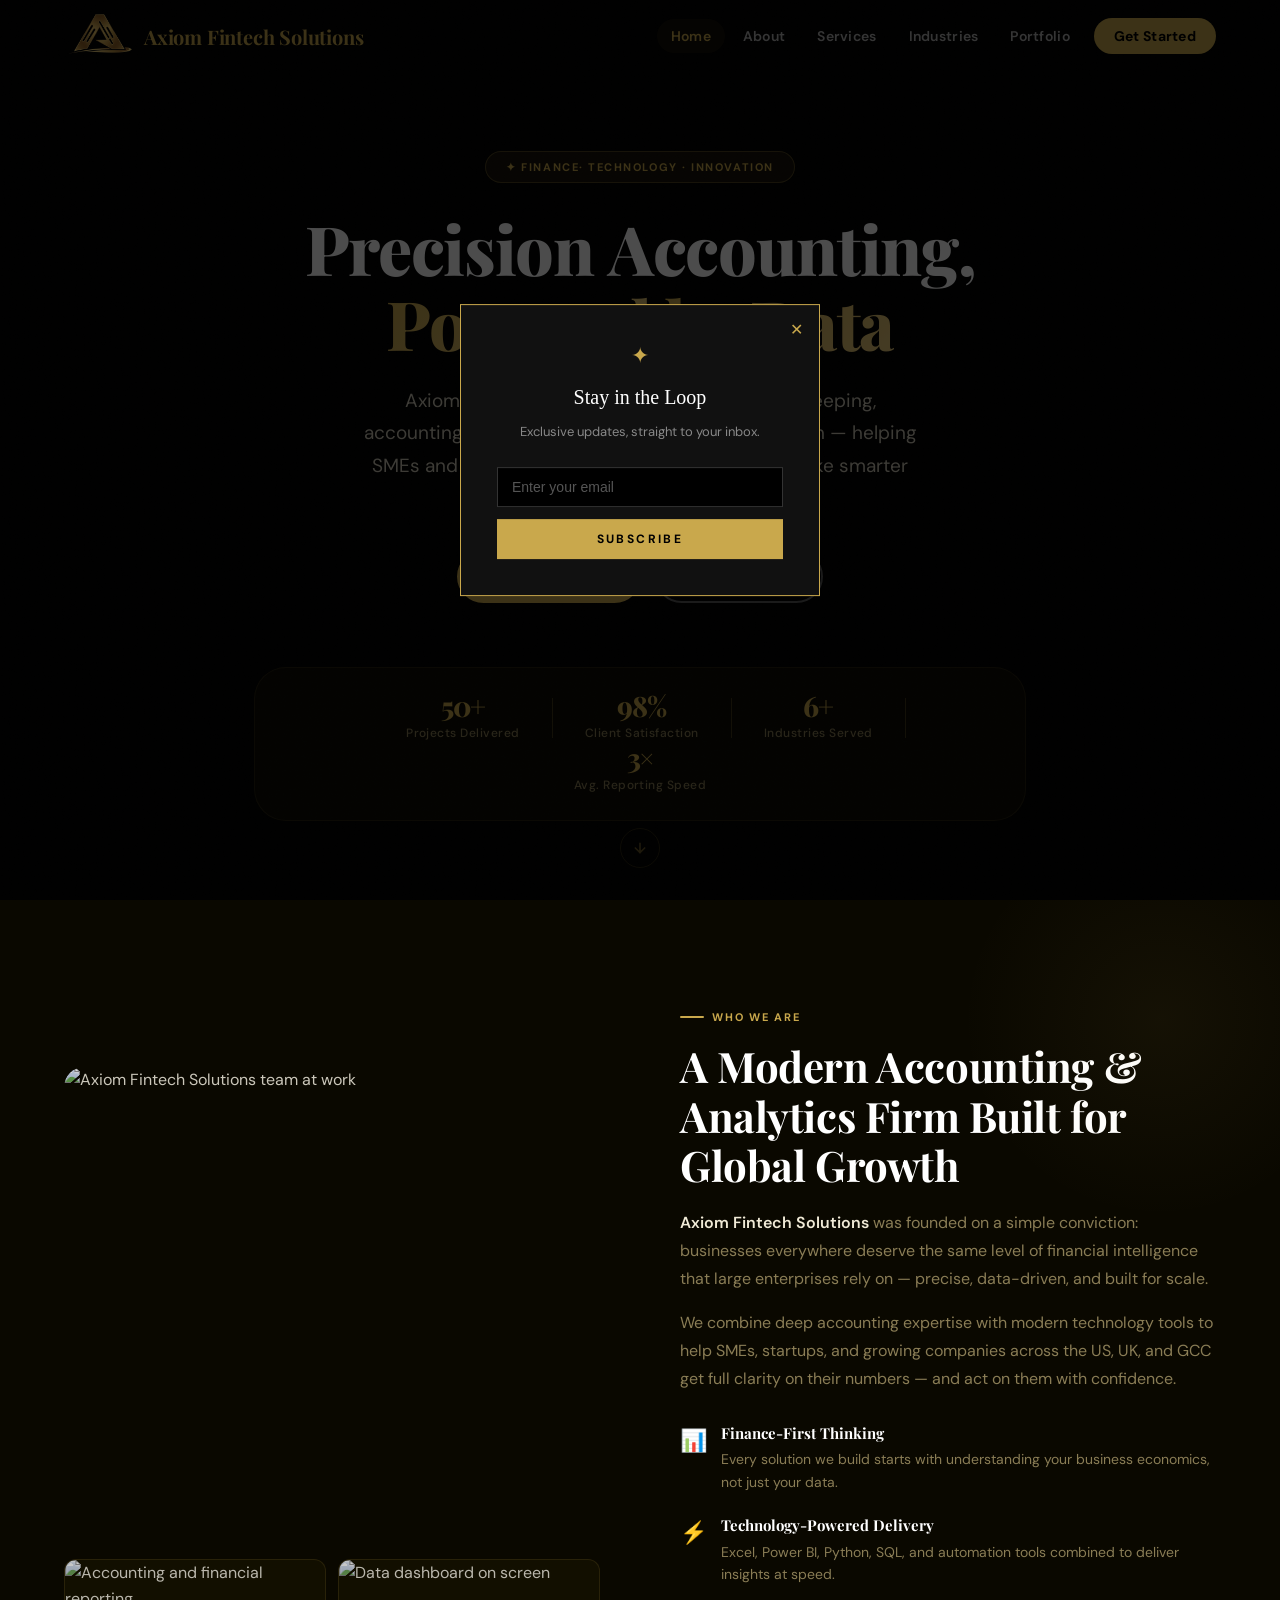
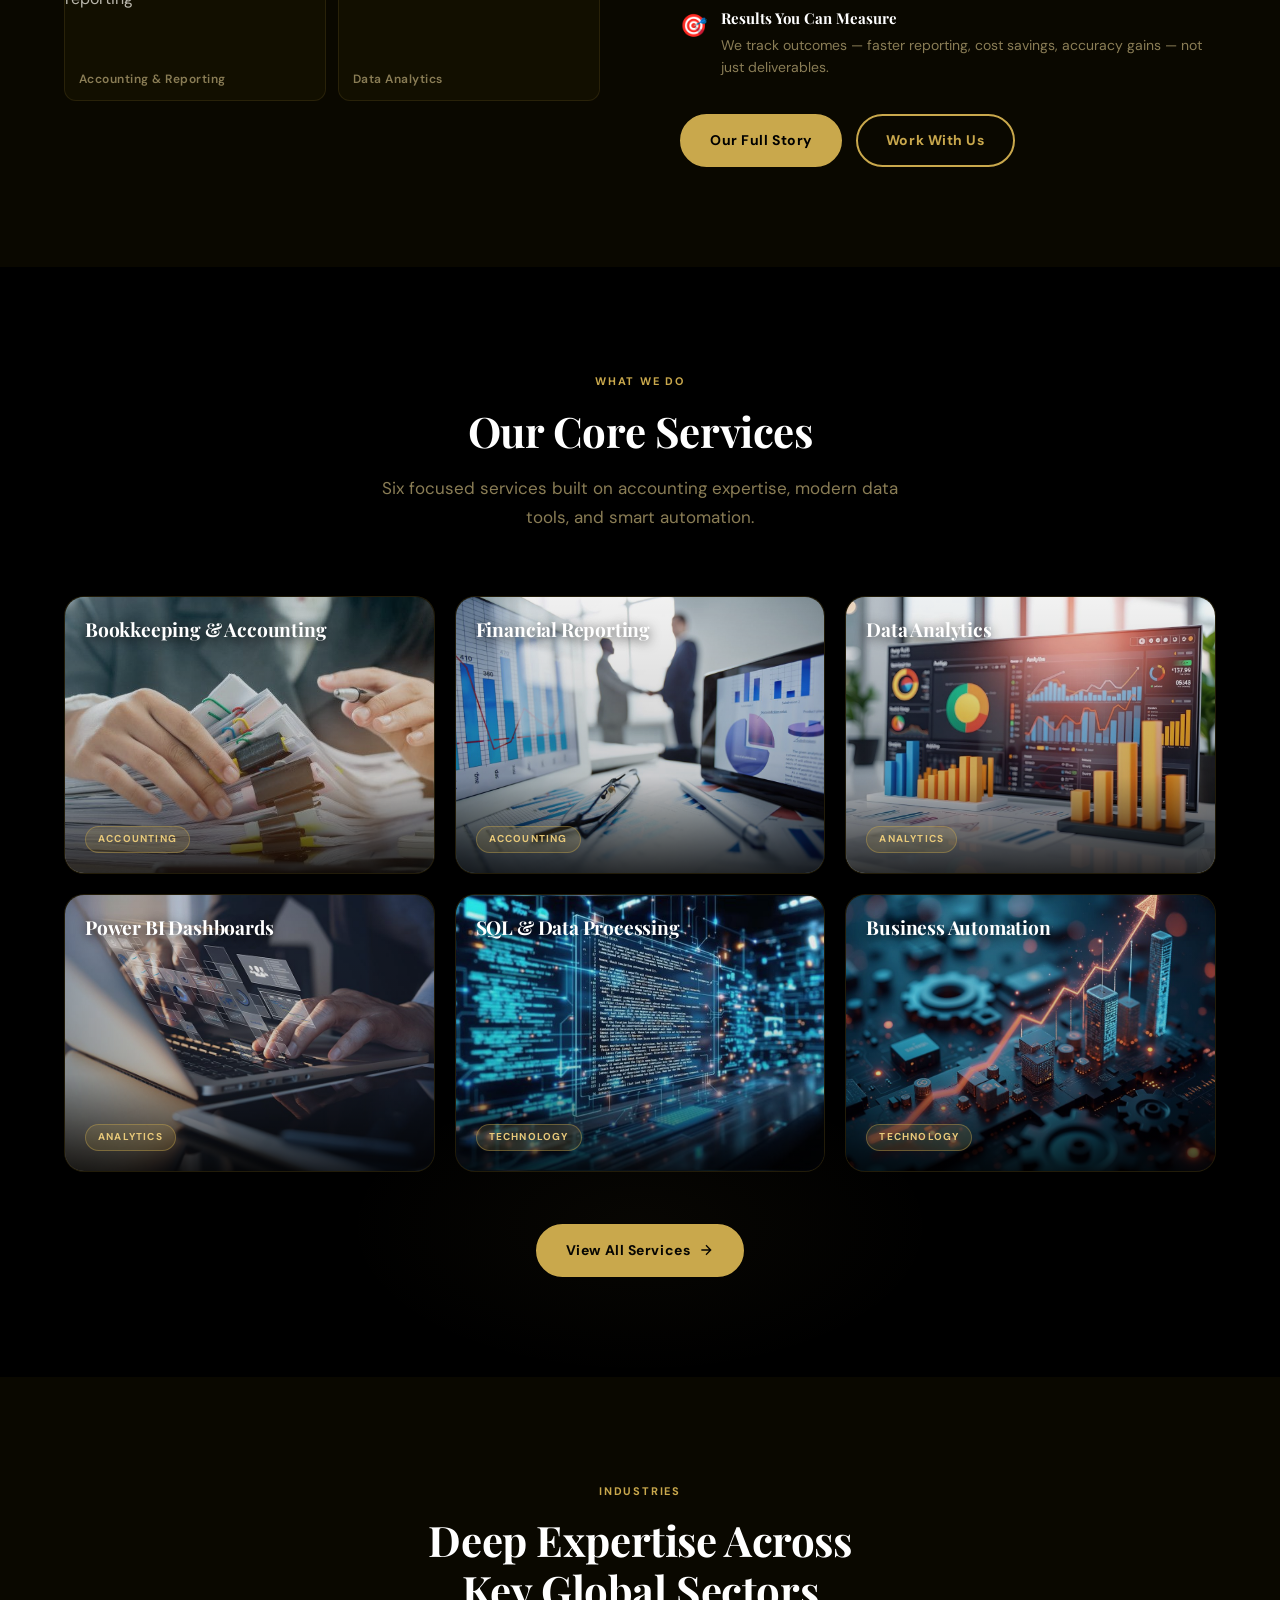
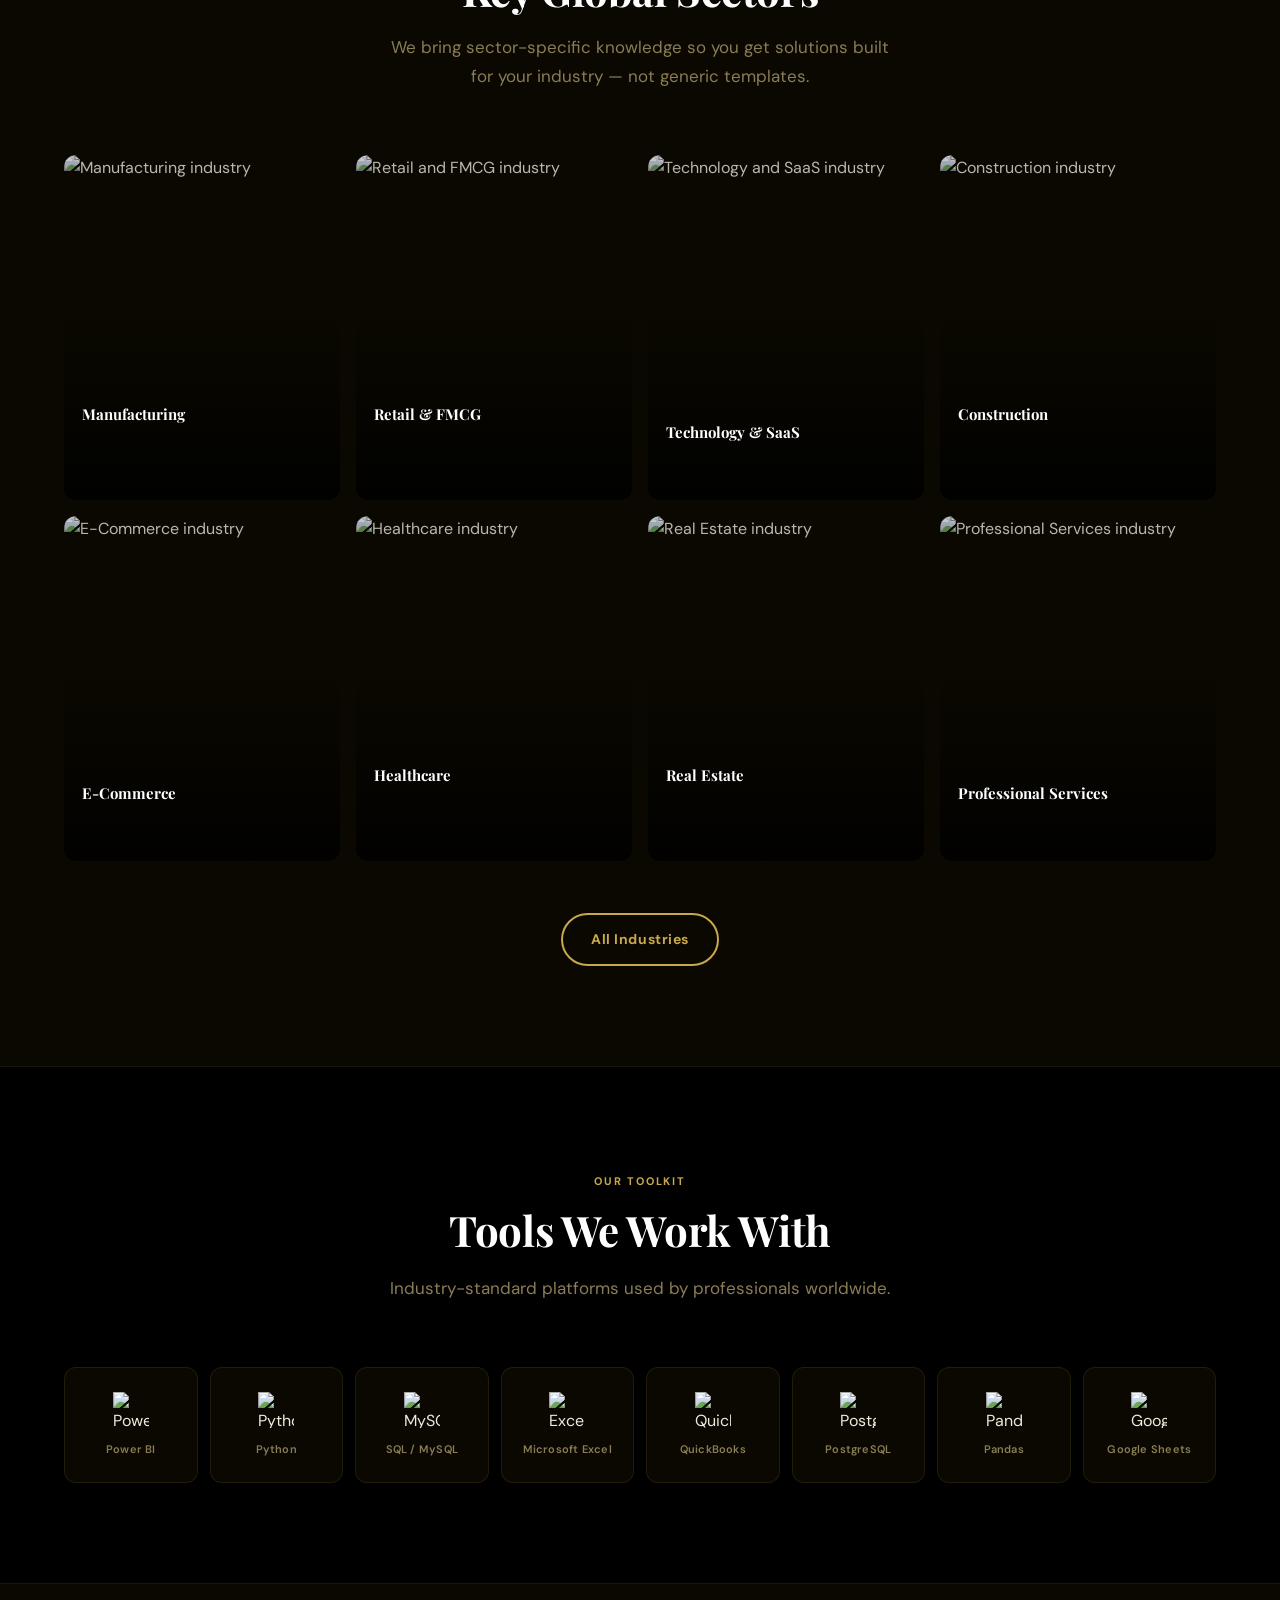
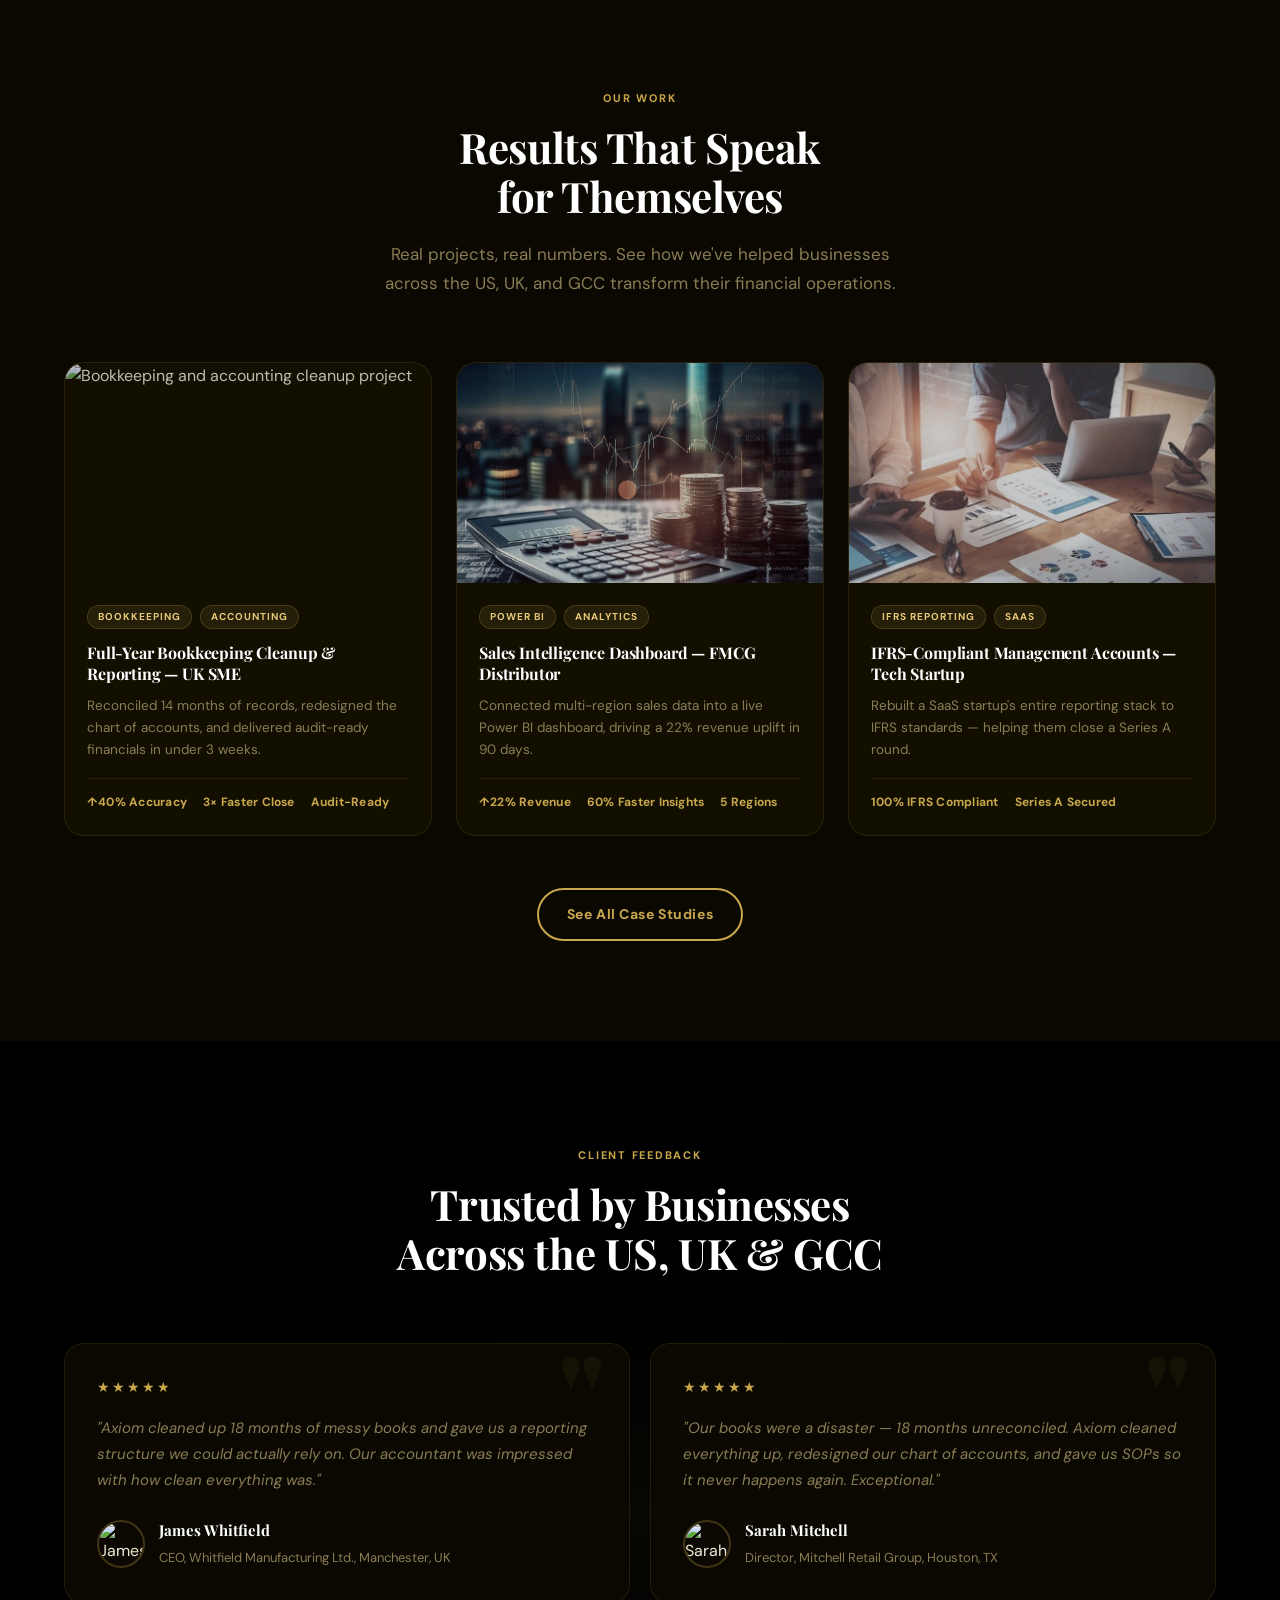
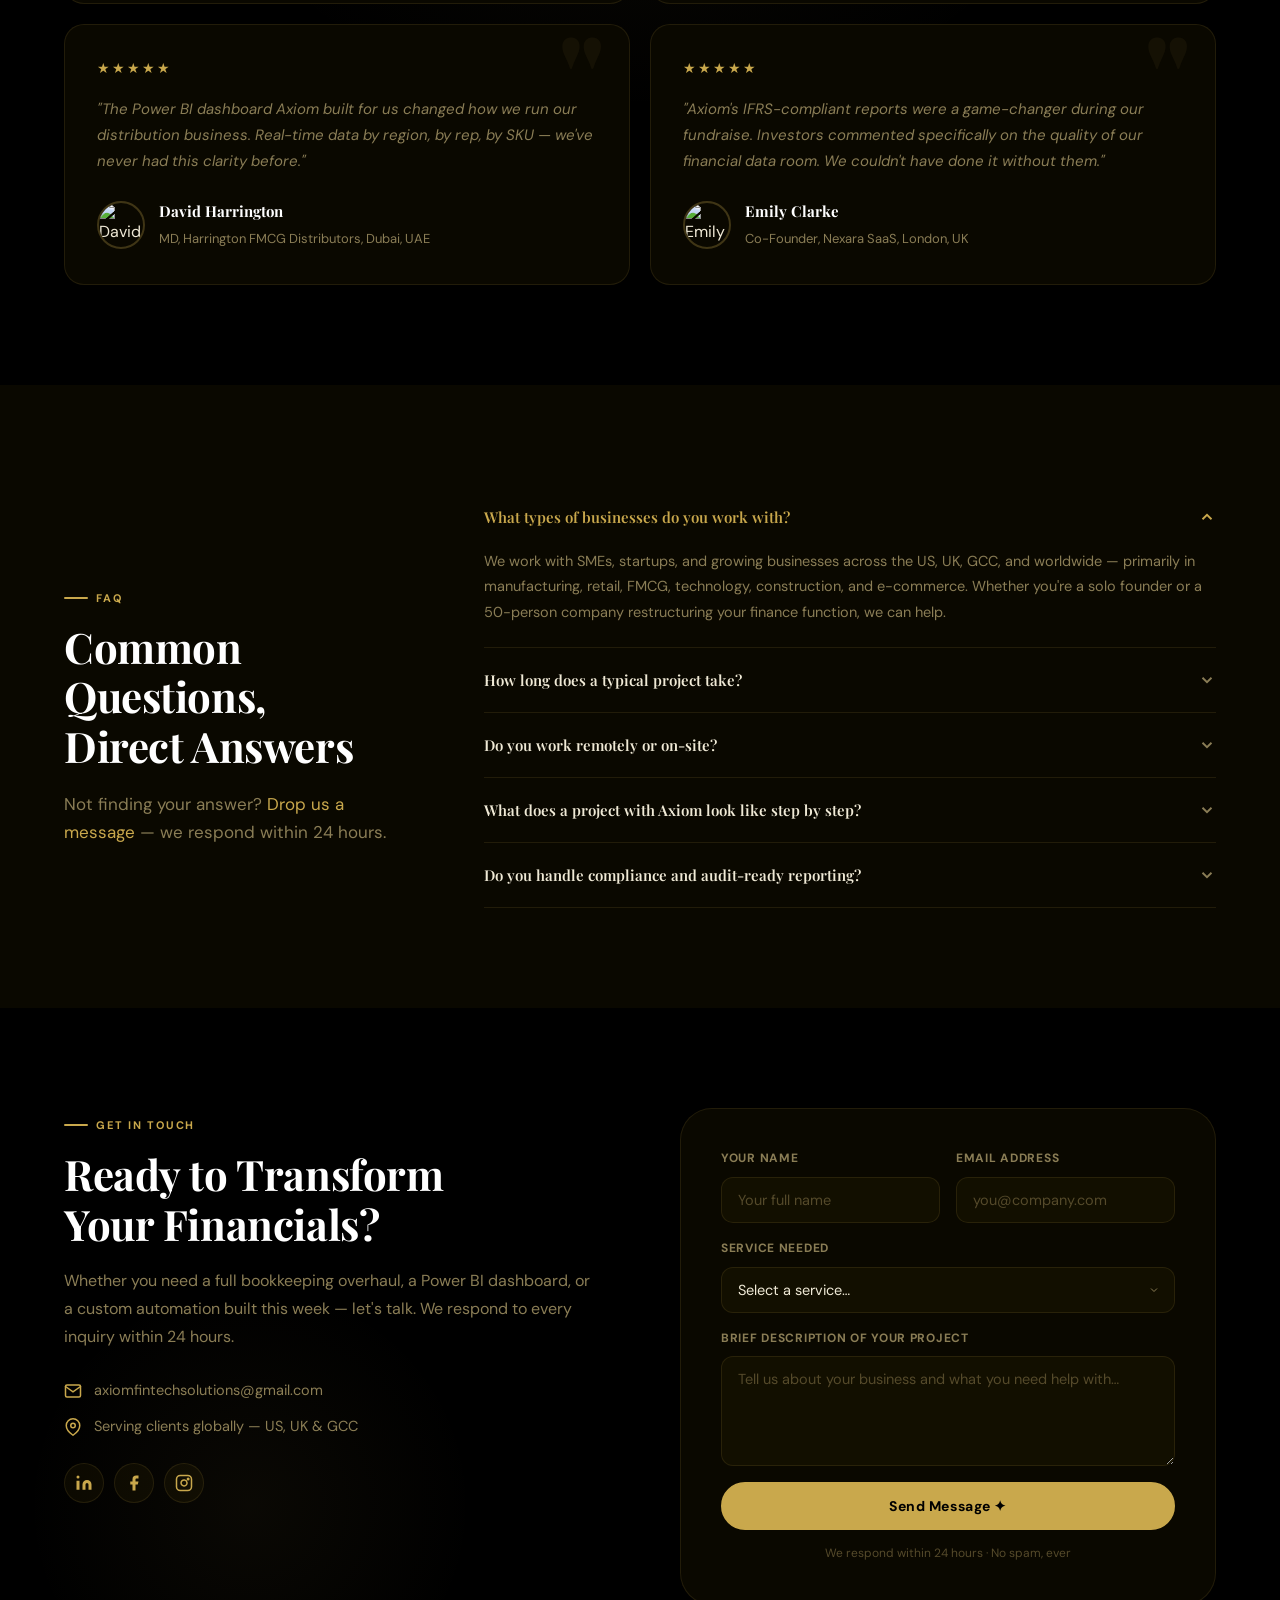
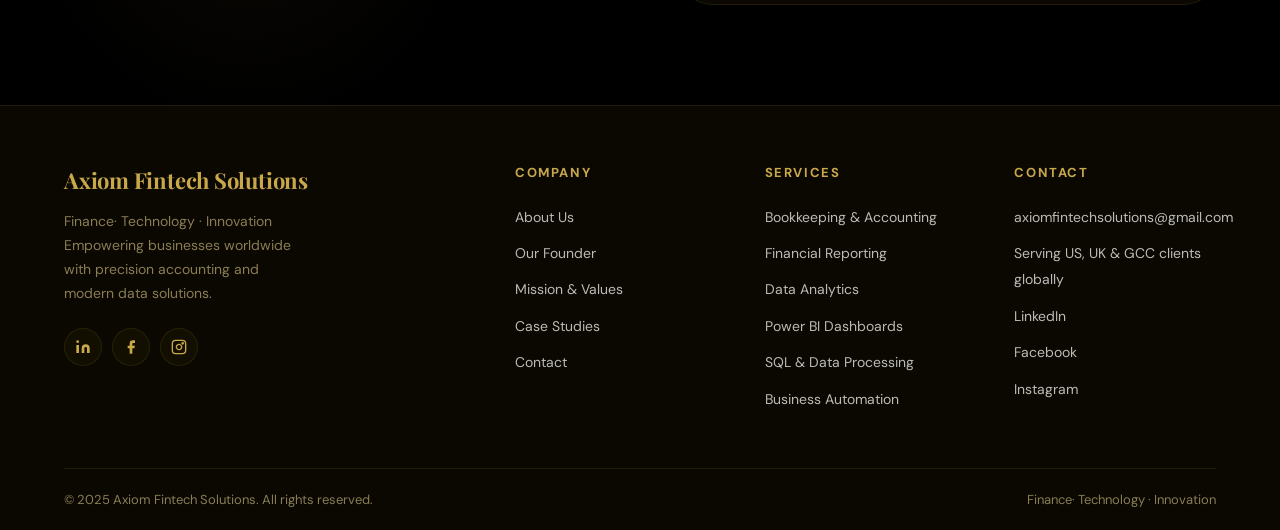
==== commit a4d44ccd: "Update index.html" ====
--- a/index.html
+++ b/index.html
@@ -249,7 +249,7 @@
       <!-- Visual column -->
       <div class="about-visual reveal">
         <div class="about-img-wrap">
-          <img src="https://images.unsplash.com/photo-1554224155-6726b3ff858f?w=800&q=80&auto=format&fit=crop" alt="Axiom Fintech Solutions team at work" class="about-img" loading="lazy" />
+          <img src="Assets/HomeImages/About.jpg" alt="Axiom Fintech Solutions team at work" class="about-img" loading="lazy" />
         </div>
         <div class="about-mini-cards">
           <div class="about-mini-card">
@@ -556,7 +556,7 @@
       <!-- Portfolio Card 1 -->
       <a href="portfolio.html" class="portfolio-card reveal">
         <div class="portfolio-card-img">
-          <img src="https://images.unsplash.com/photo-1460925895917-afdab827c52f?w=800&q=80&auto=format&fit=crop" alt="Bookkeeping and accounting cleanup project" loading="lazy" />
+          <img src="Assets/HomeImages/CaseStudy/Second Case Study.jpg" alt="Bookkeeping and accounting cleanup project" loading="lazy" />
           <div class="portfolio-card-overlay">
             <span class="portfolio-view">View Case Study</span>
           </div>
@@ -579,7 +579,7 @@
       <!-- Portfolio Card 2 -->
       <a href="portfolio.html" class="portfolio-card reveal reveal-delay-1">
         <div class="portfolio-card-img">
-          <img src="https://images.unsplash.com/photo-1518432031352-d6fc5c10da5a?w=800&q=80&auto=format&fit=crop" alt="Power BI dashboard project" loading="lazy" />
+          <img src="Assets/HomeImages/CaseStudy/First Case Study.jpg" alt="Power BI dashboard project" loading="lazy" />
           <div class="portfolio-card-overlay">
             <span class="portfolio-view">View Case Study</span>
           </div>
@@ -602,7 +602,7 @@
       <!-- Portfolio Card 3 -->
       <a href="portfolio.html" class="portfolio-card reveal reveal-delay-2">
         <div class="portfolio-card-img">
-          <img src="https://images.unsplash.com/photo-1554224154-26032ffc0d07?w=800&q=80&auto=format&fit=crop" alt="IFRS reporting project" loading="lazy" />
+          <img src="Assets/HomeImages/CaseStudy/Third Case Study.jpg" alt="IFRS reporting project" loading="lazy" />
           <div class="portfolio-card-overlay">
             <span class="portfolio-view">View Case Study</span>
           </div>
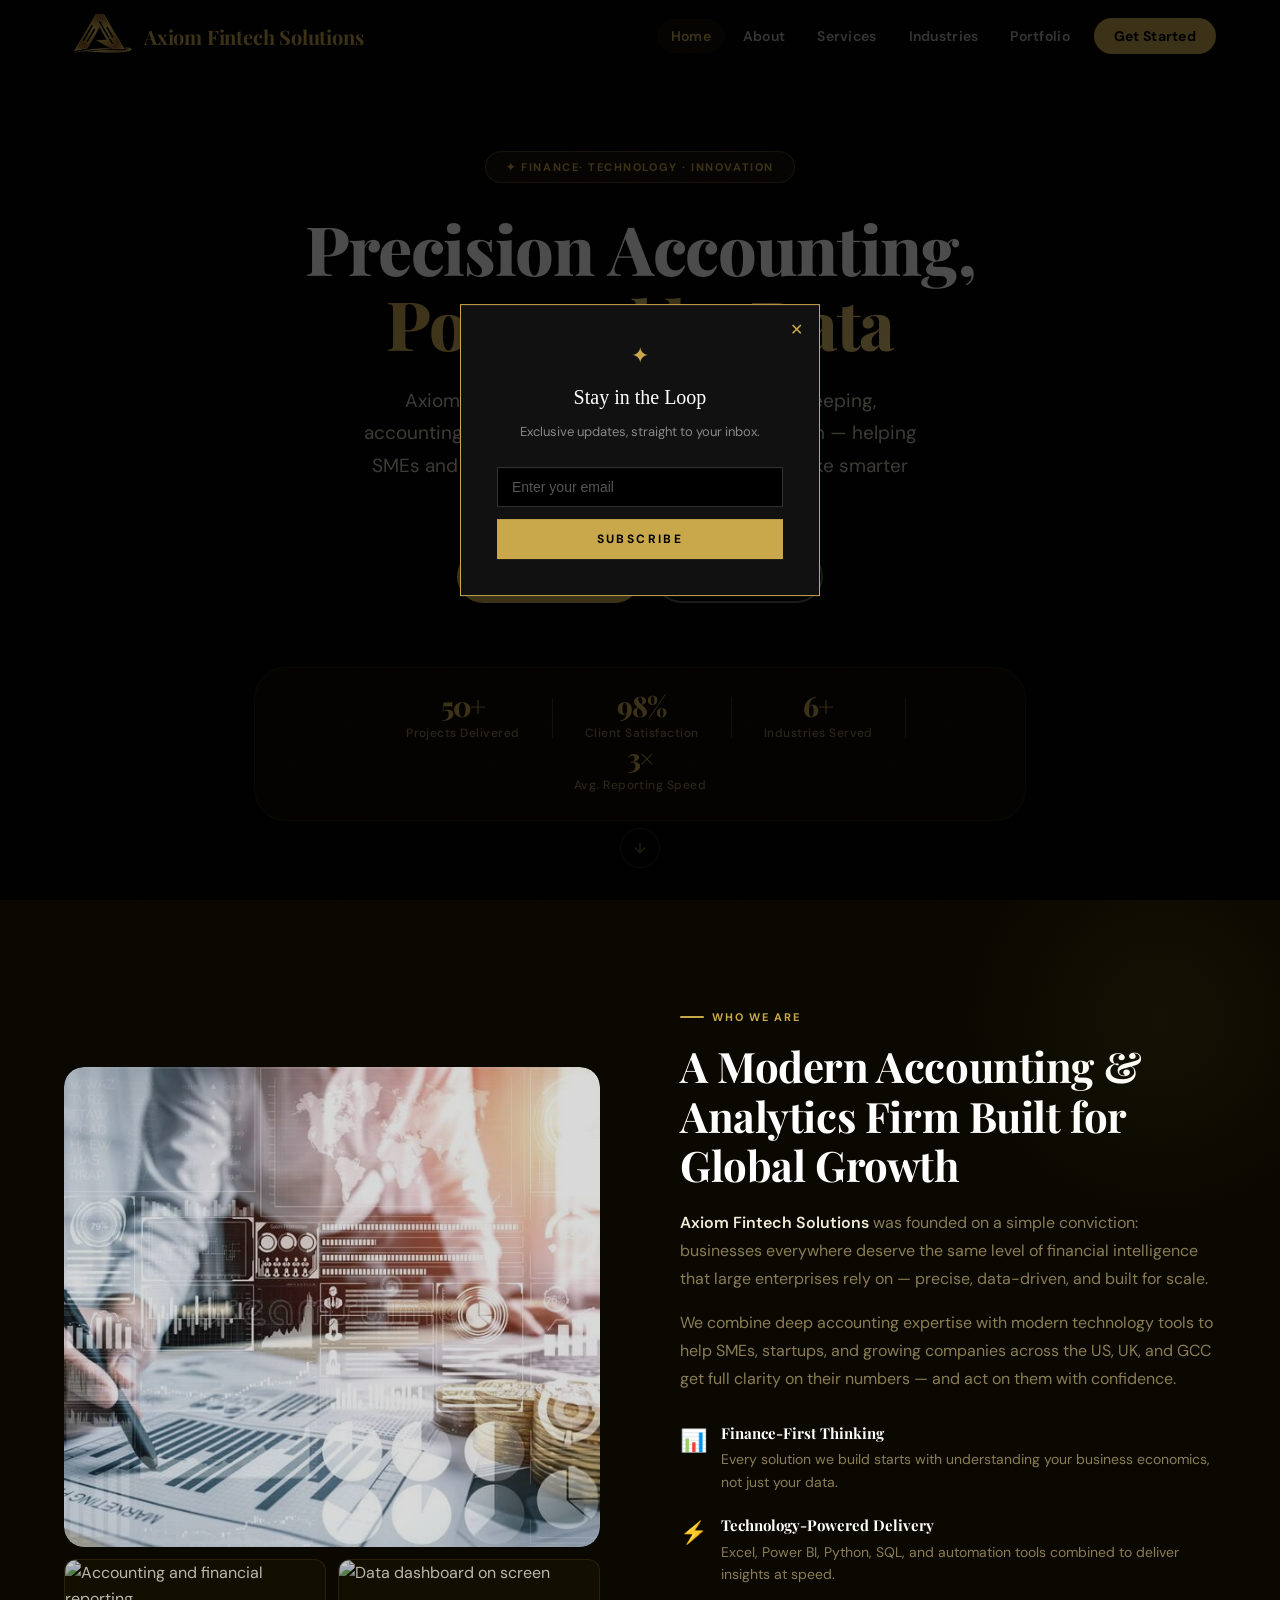
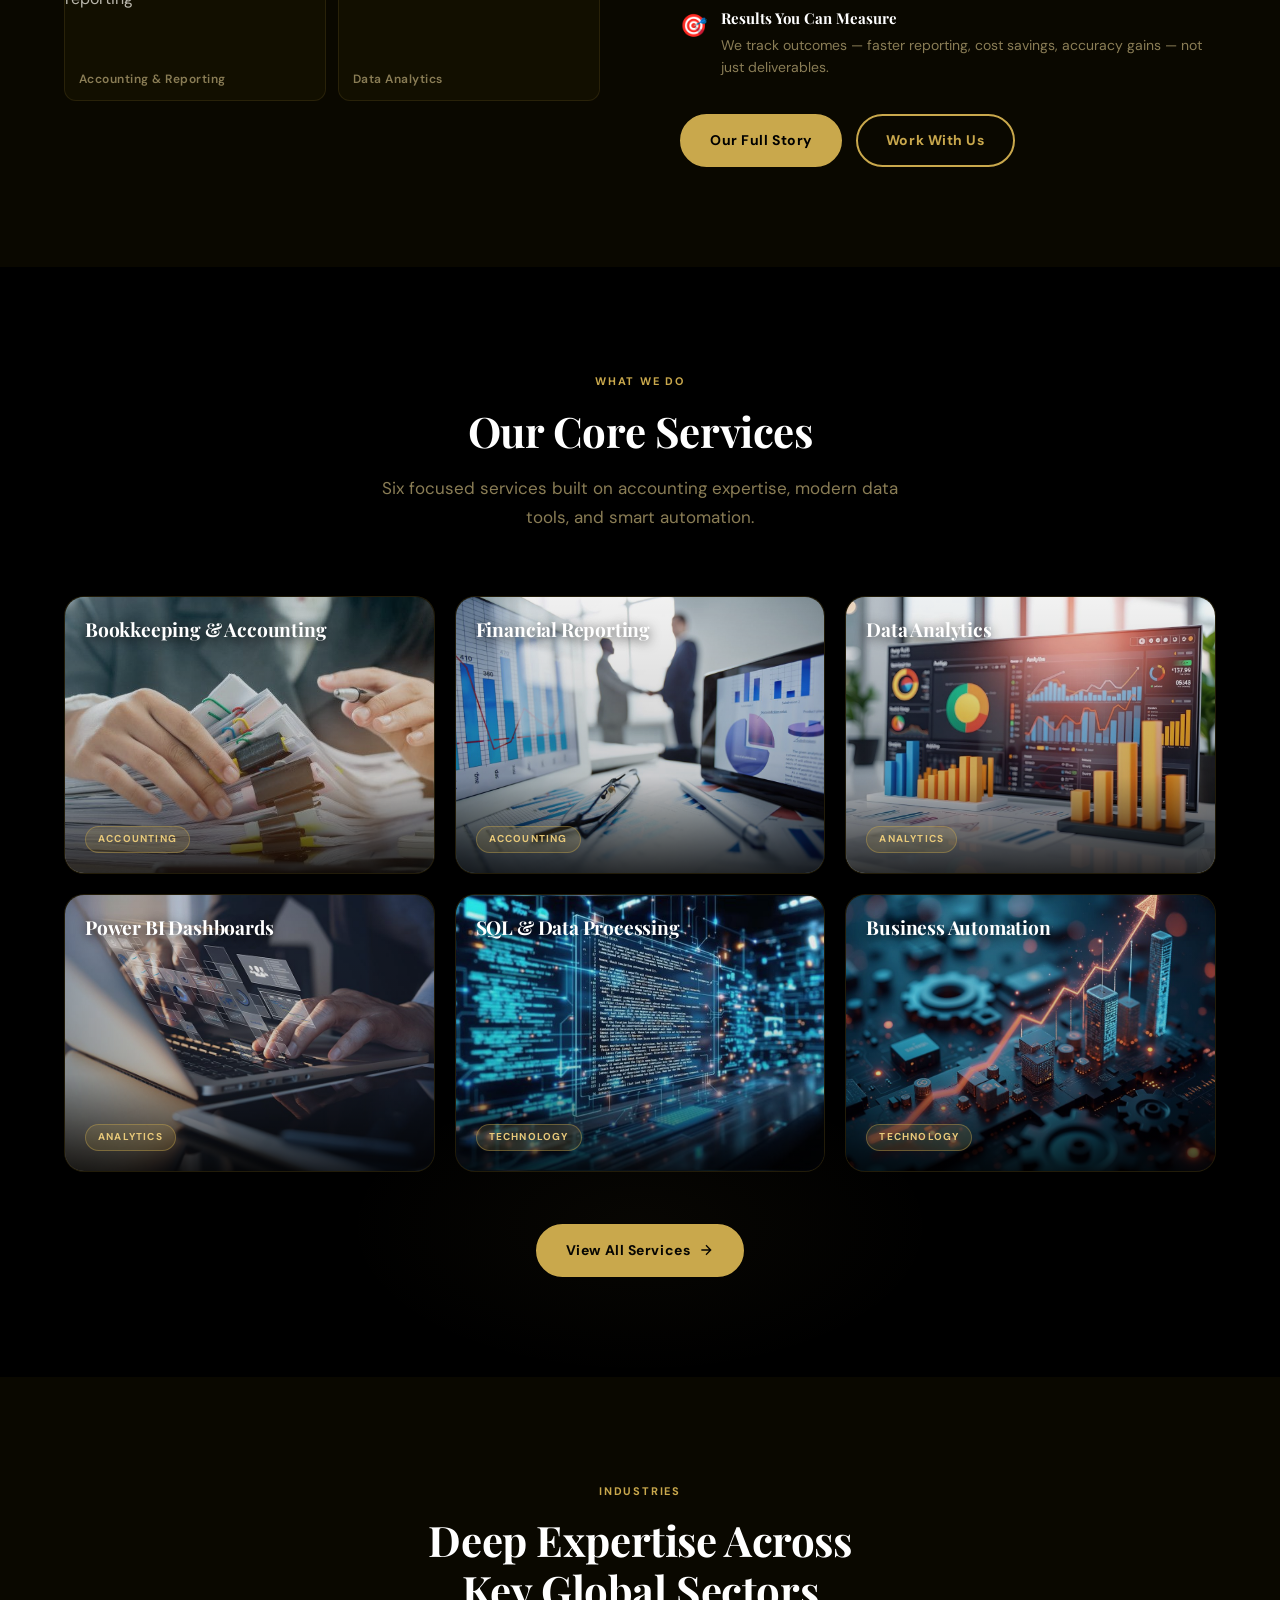
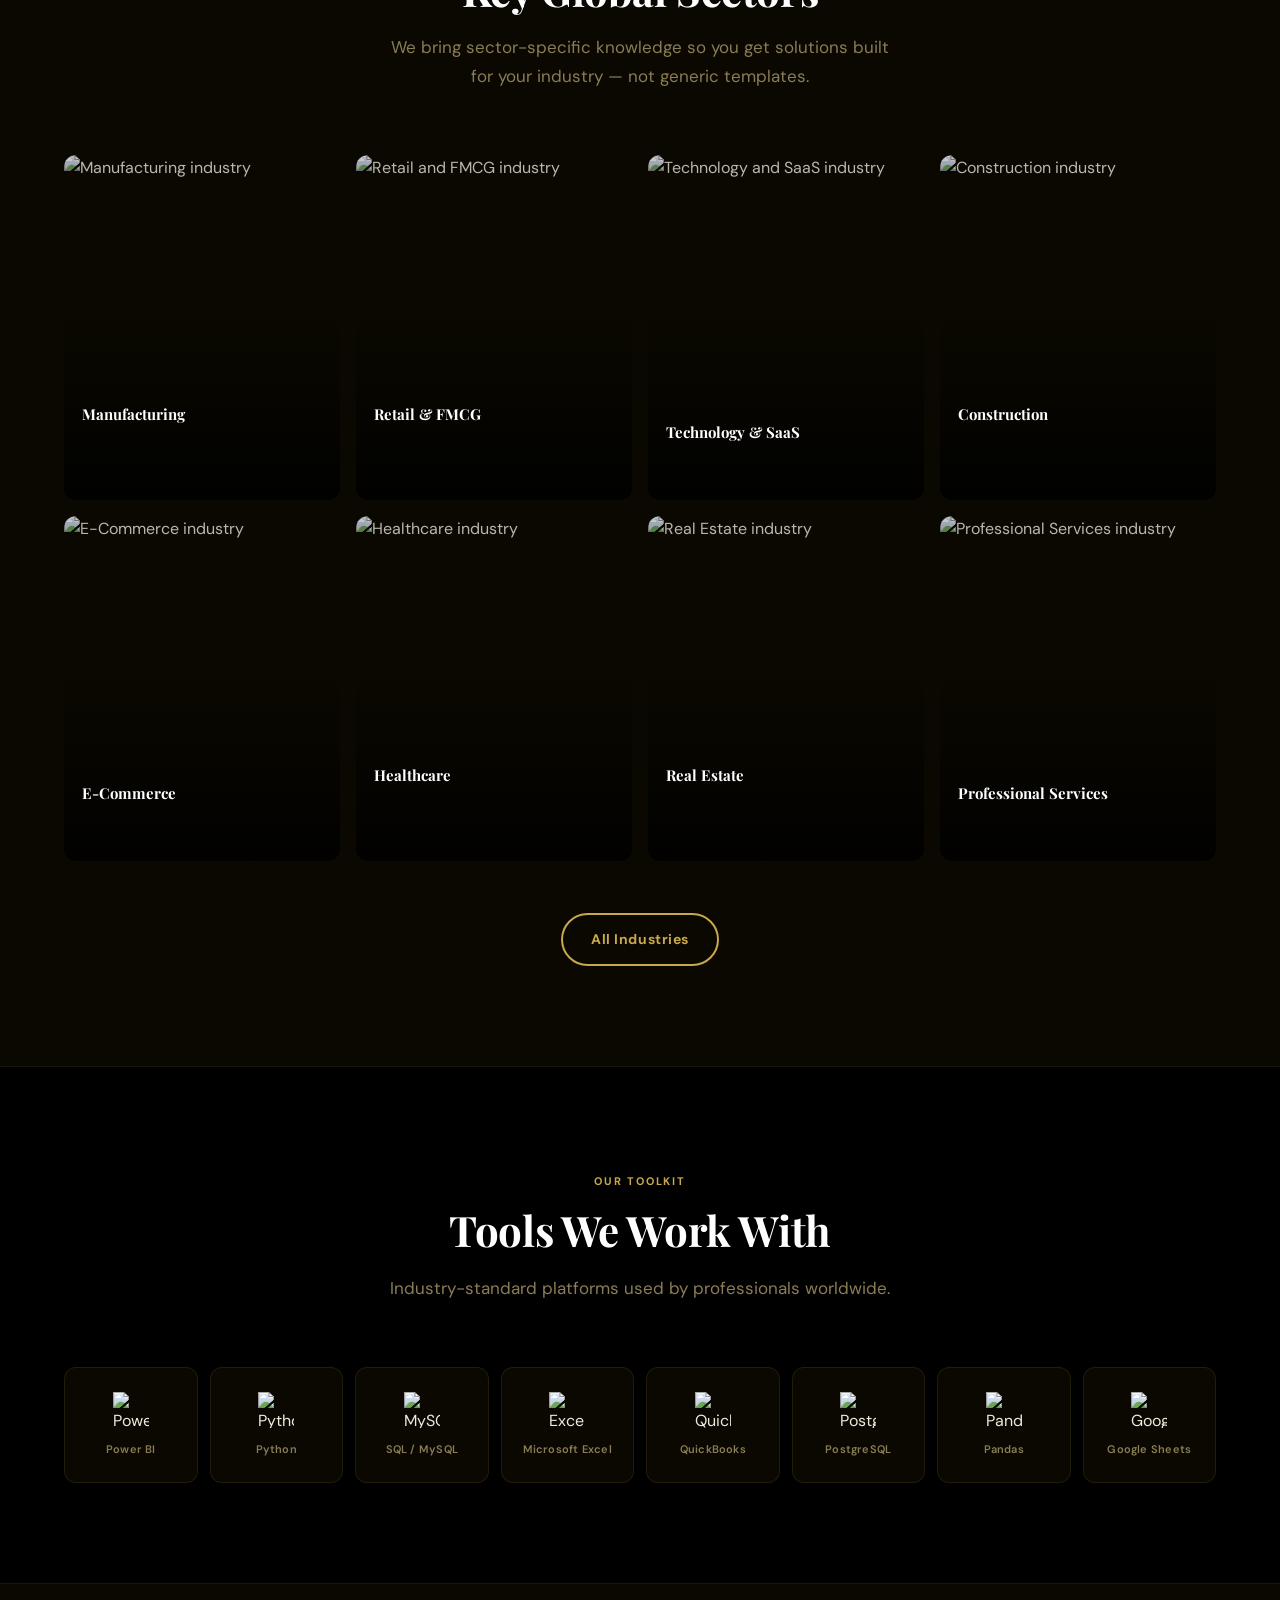
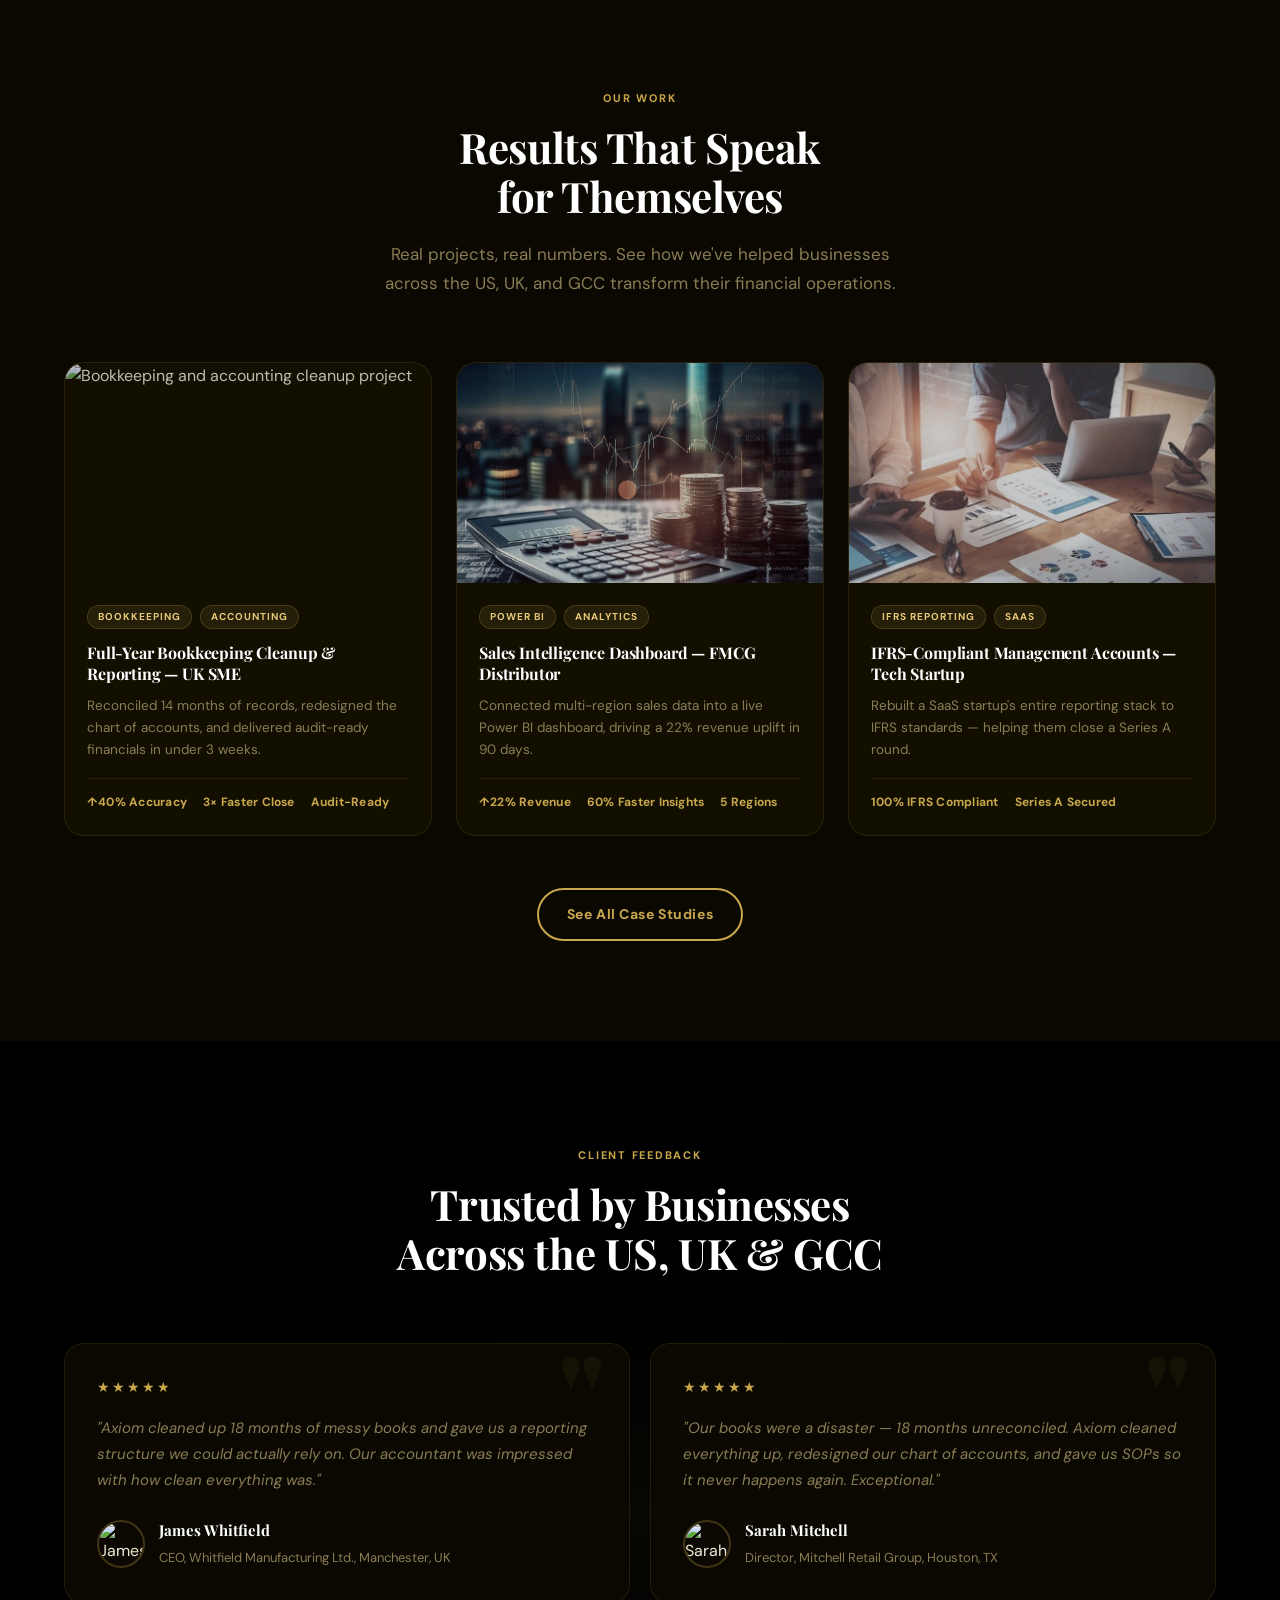
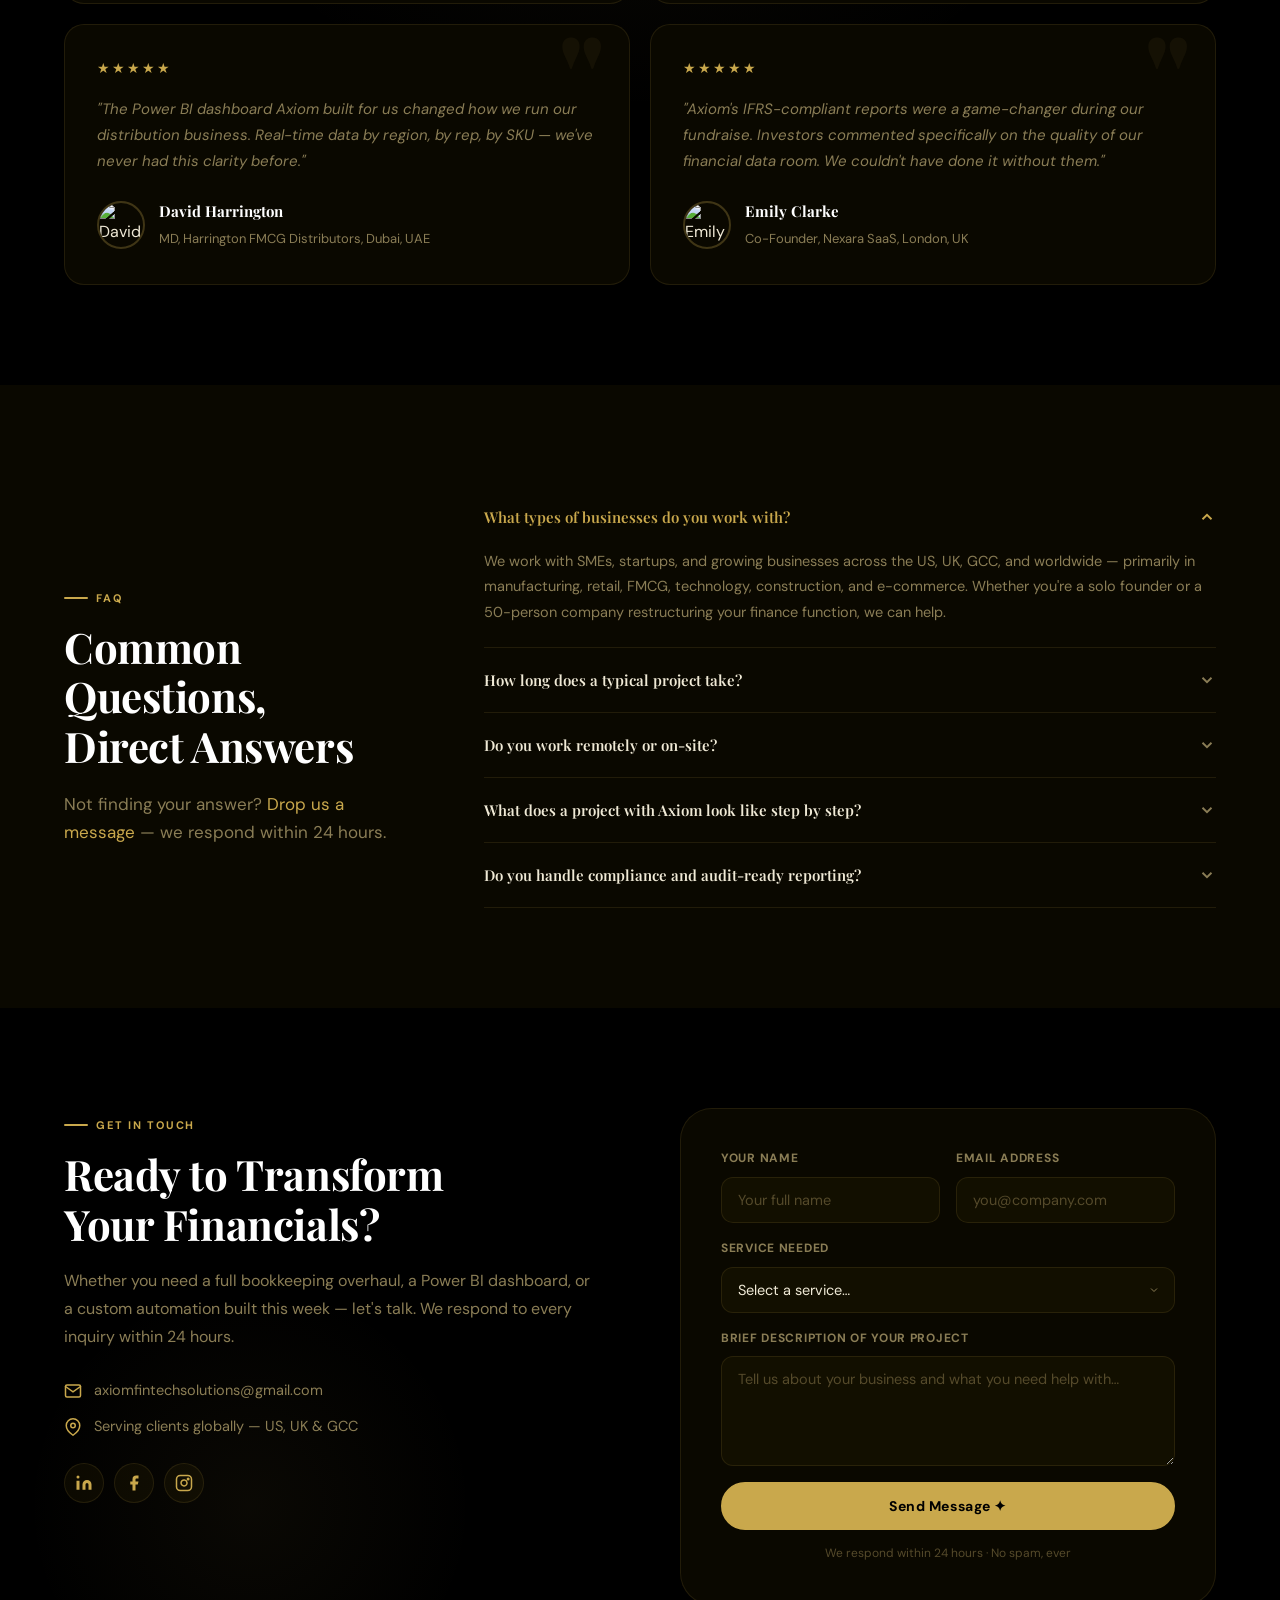
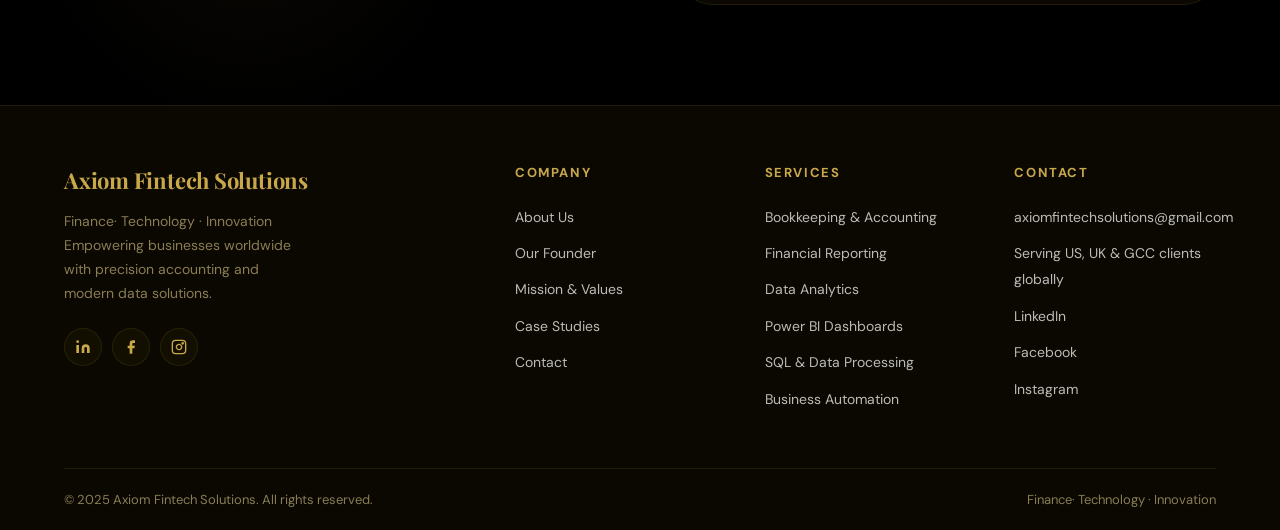
==== commit 64657669: "Update index.html" ====
--- a/index.html
+++ b/index.html
@@ -249,7 +249,7 @@
       <!-- Visual column -->
       <div class="about-visual reveal">
         <div class="about-img-wrap">
-          <img src="Assets/HomeImages/About.jpg" alt="Axiom Fintech Solutions team at work" class="about-img" loading="lazy" />
+          <img src="Assets/HomeImages/AboutHome.jpg" alt="Axiom Fintech Solutions team at work" class="about-img" loading="lazy" />
         </div>
         <div class="about-mini-cards">
           <div class="about-mini-card">
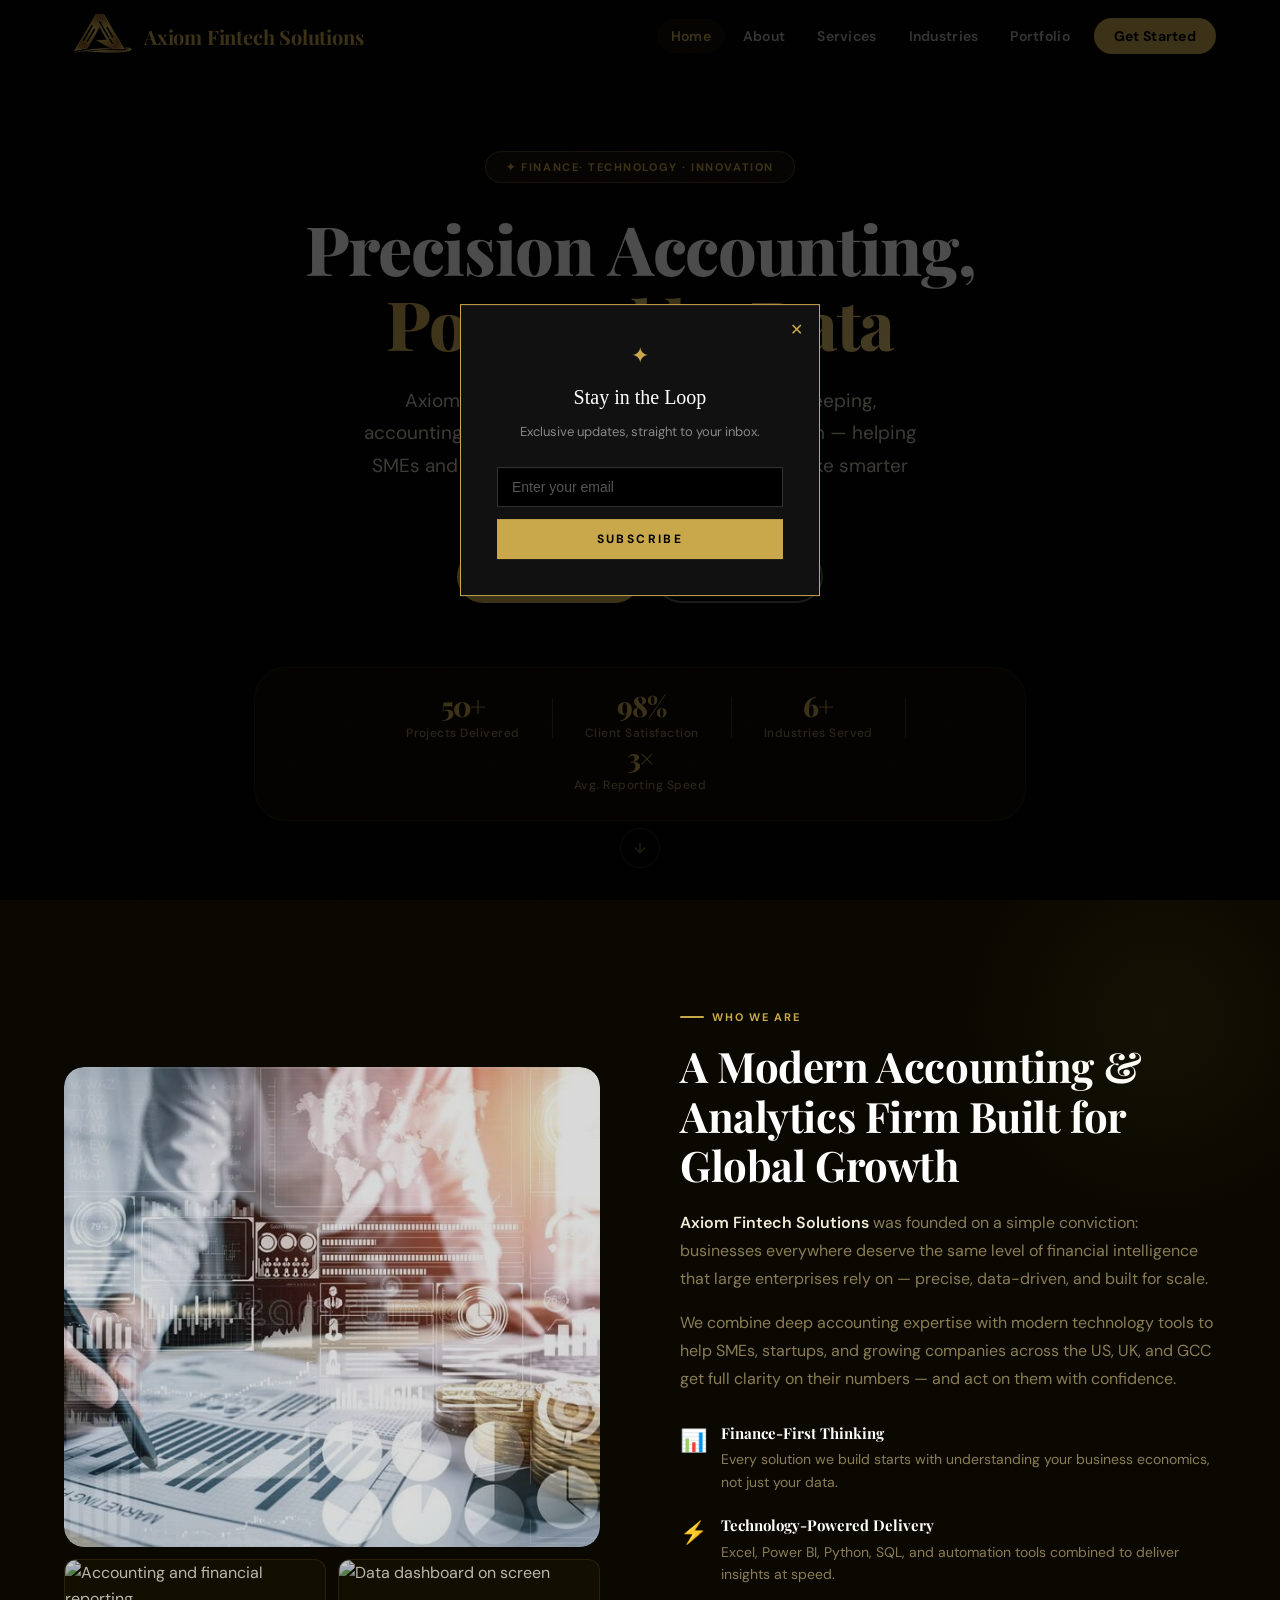
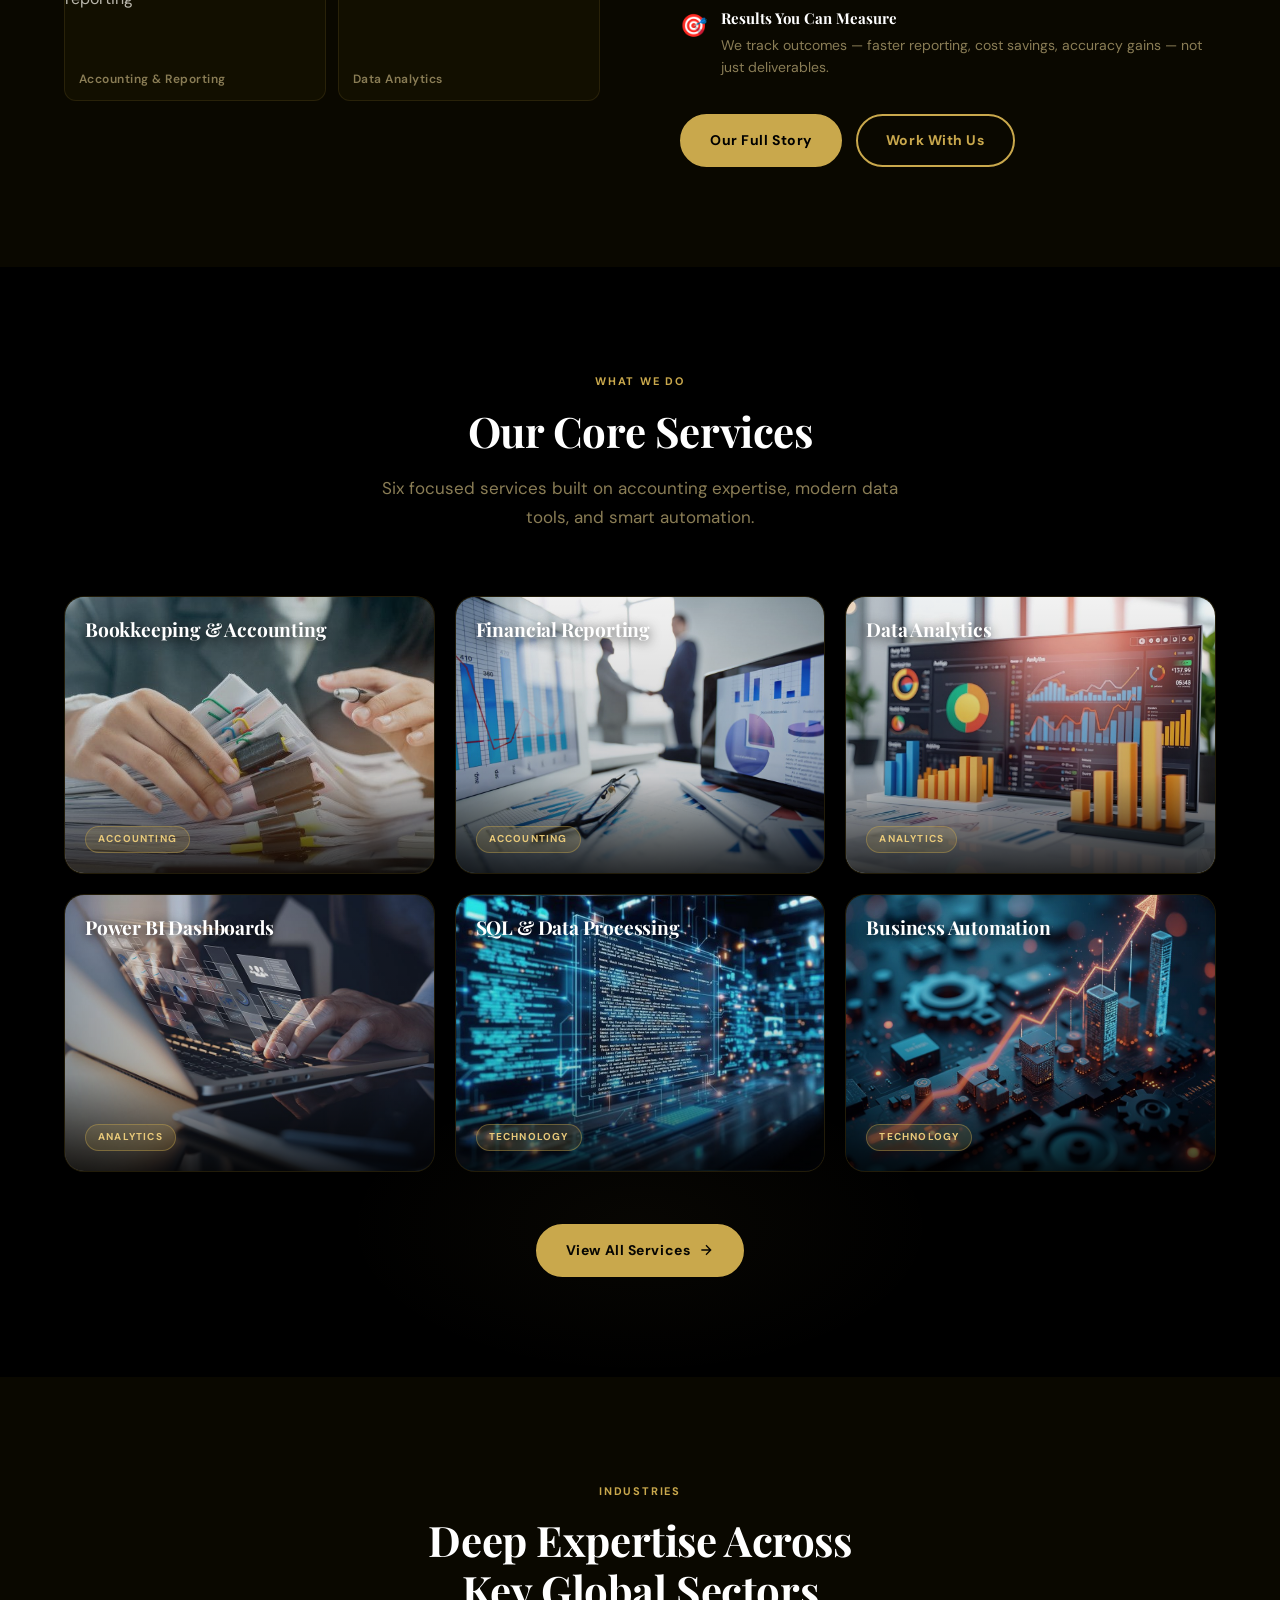
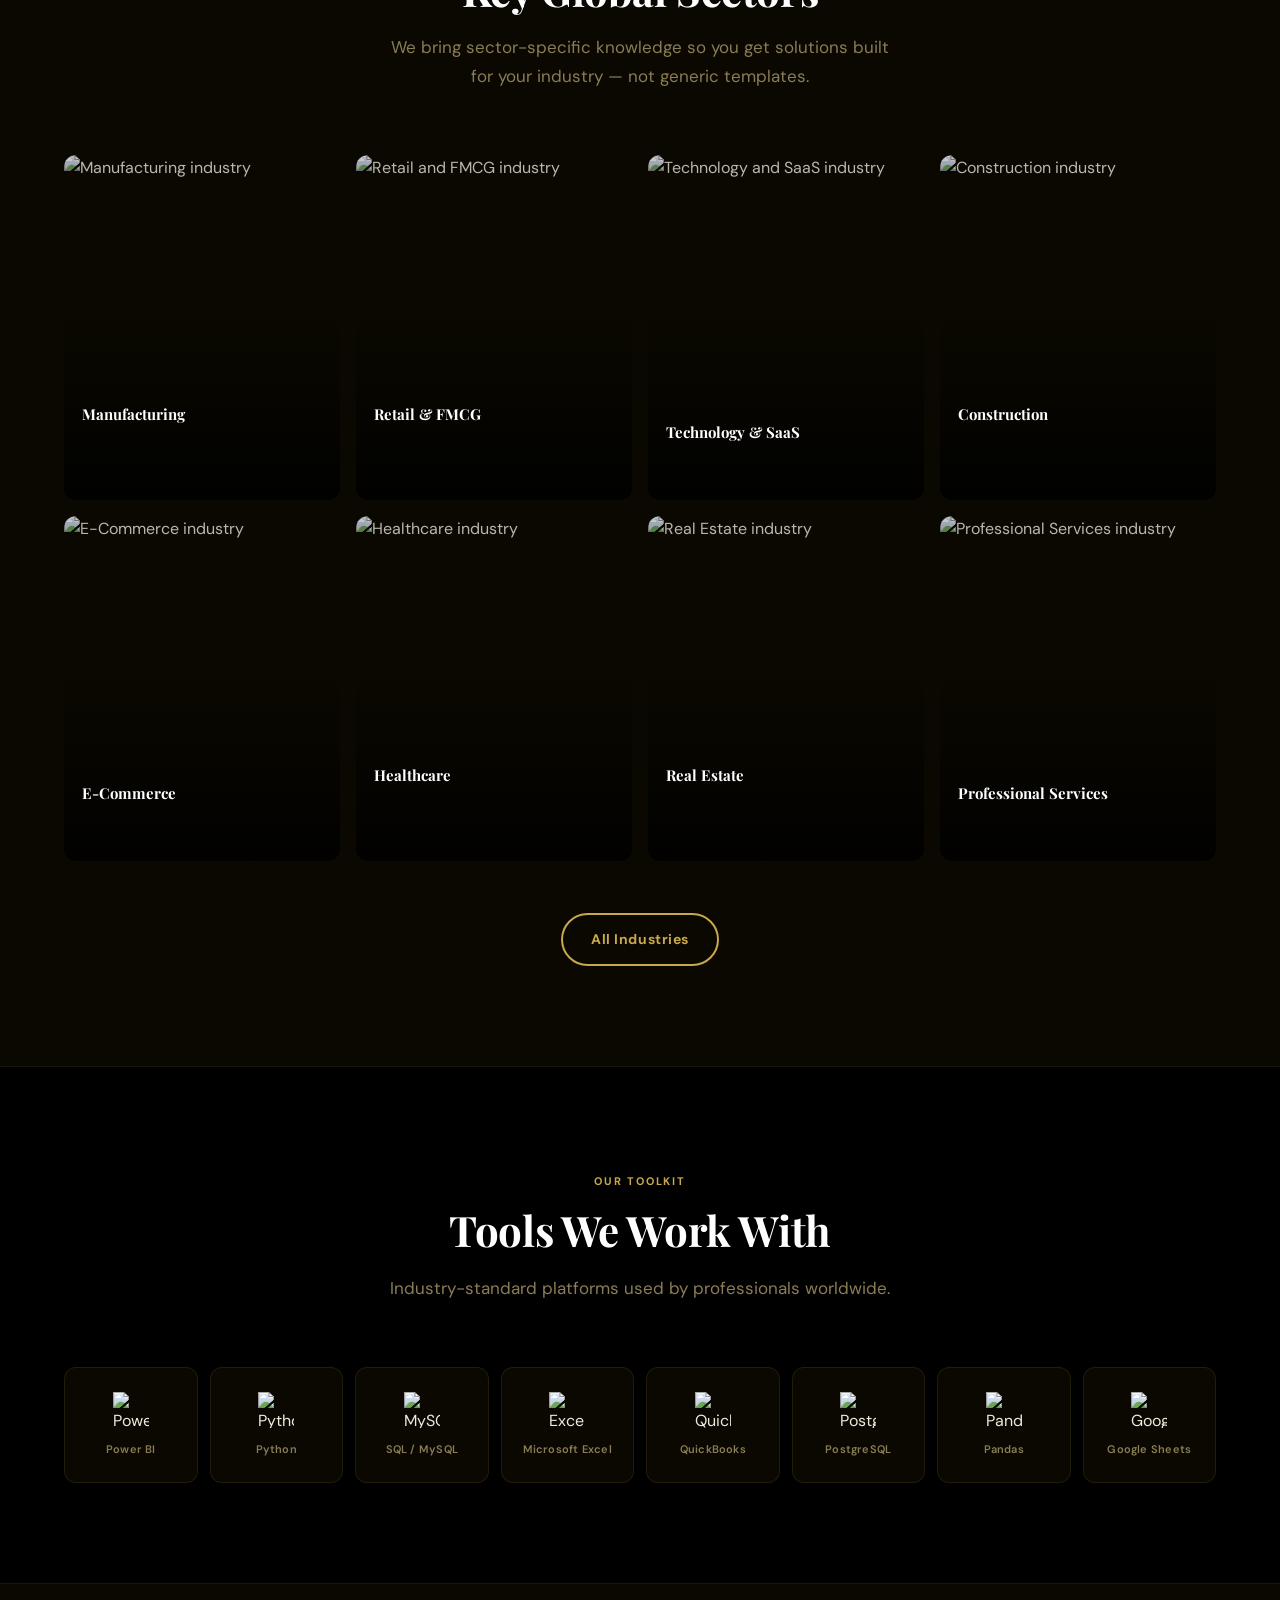
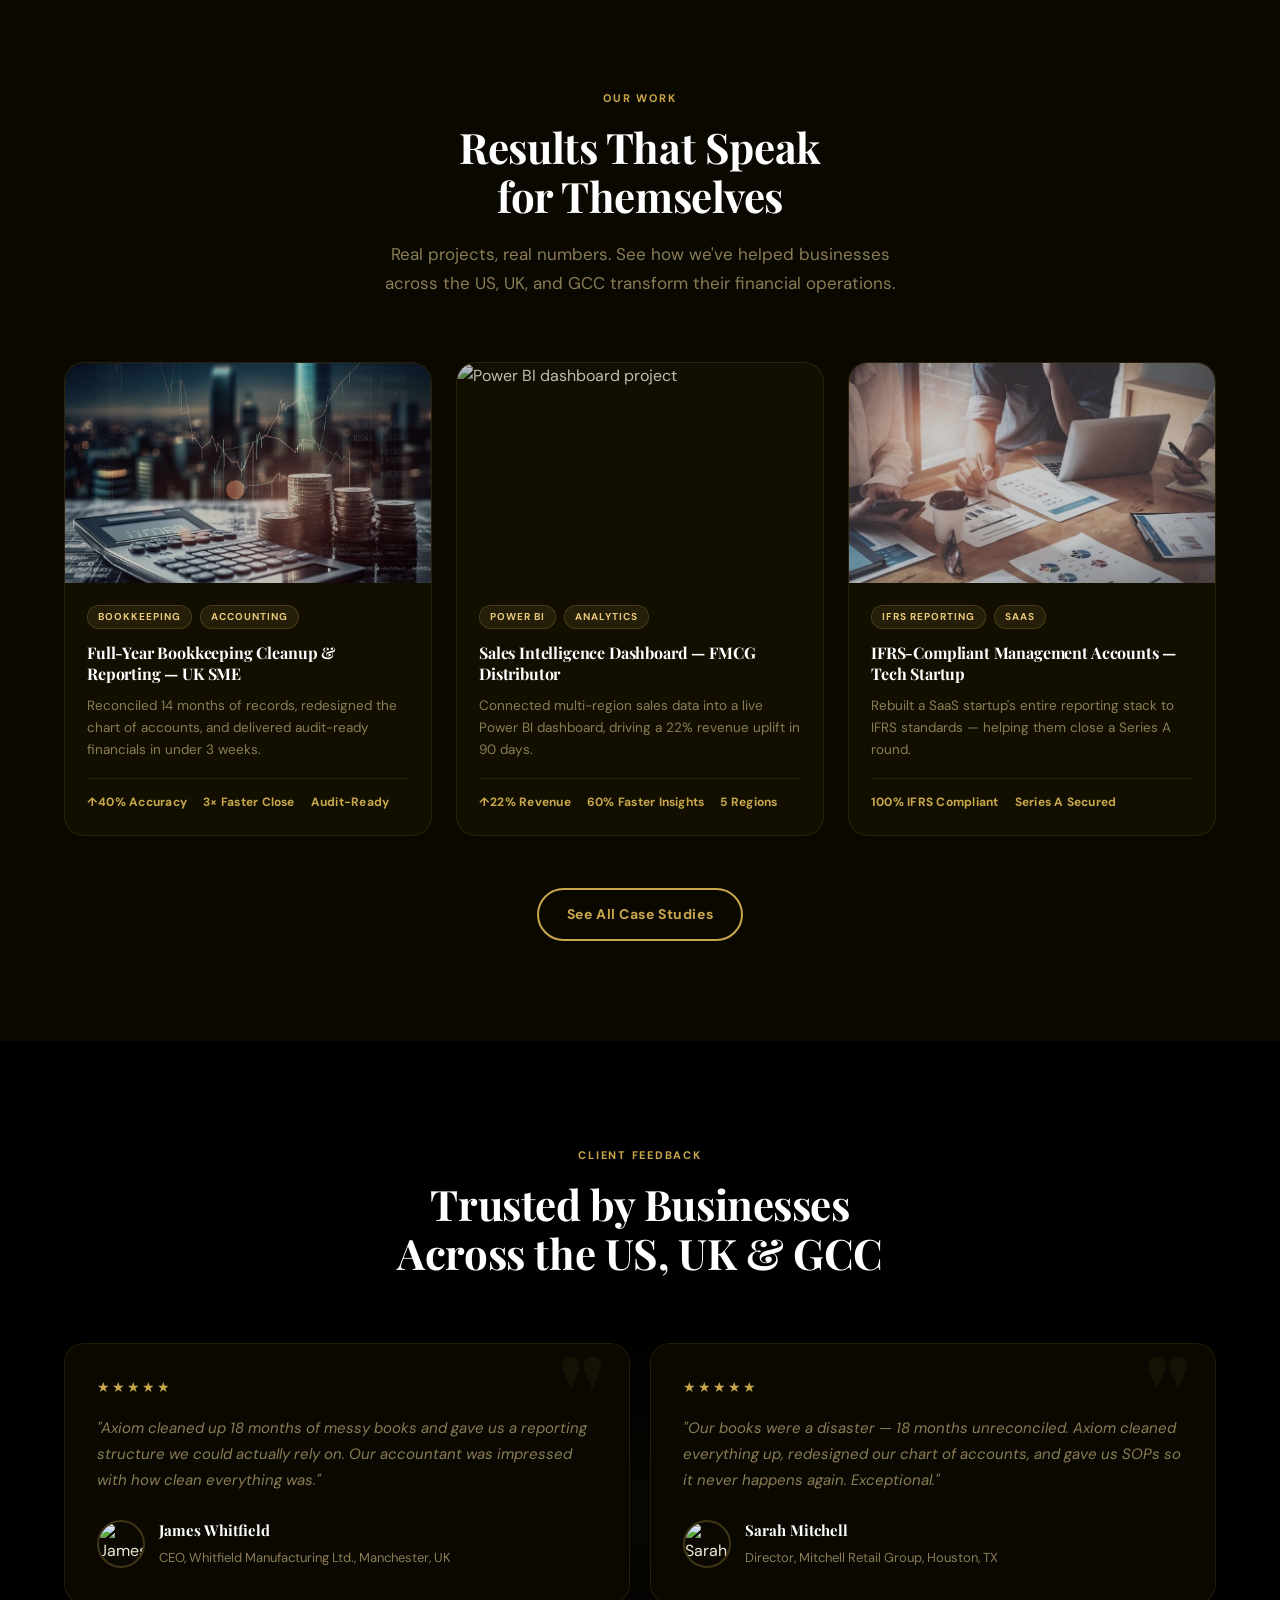
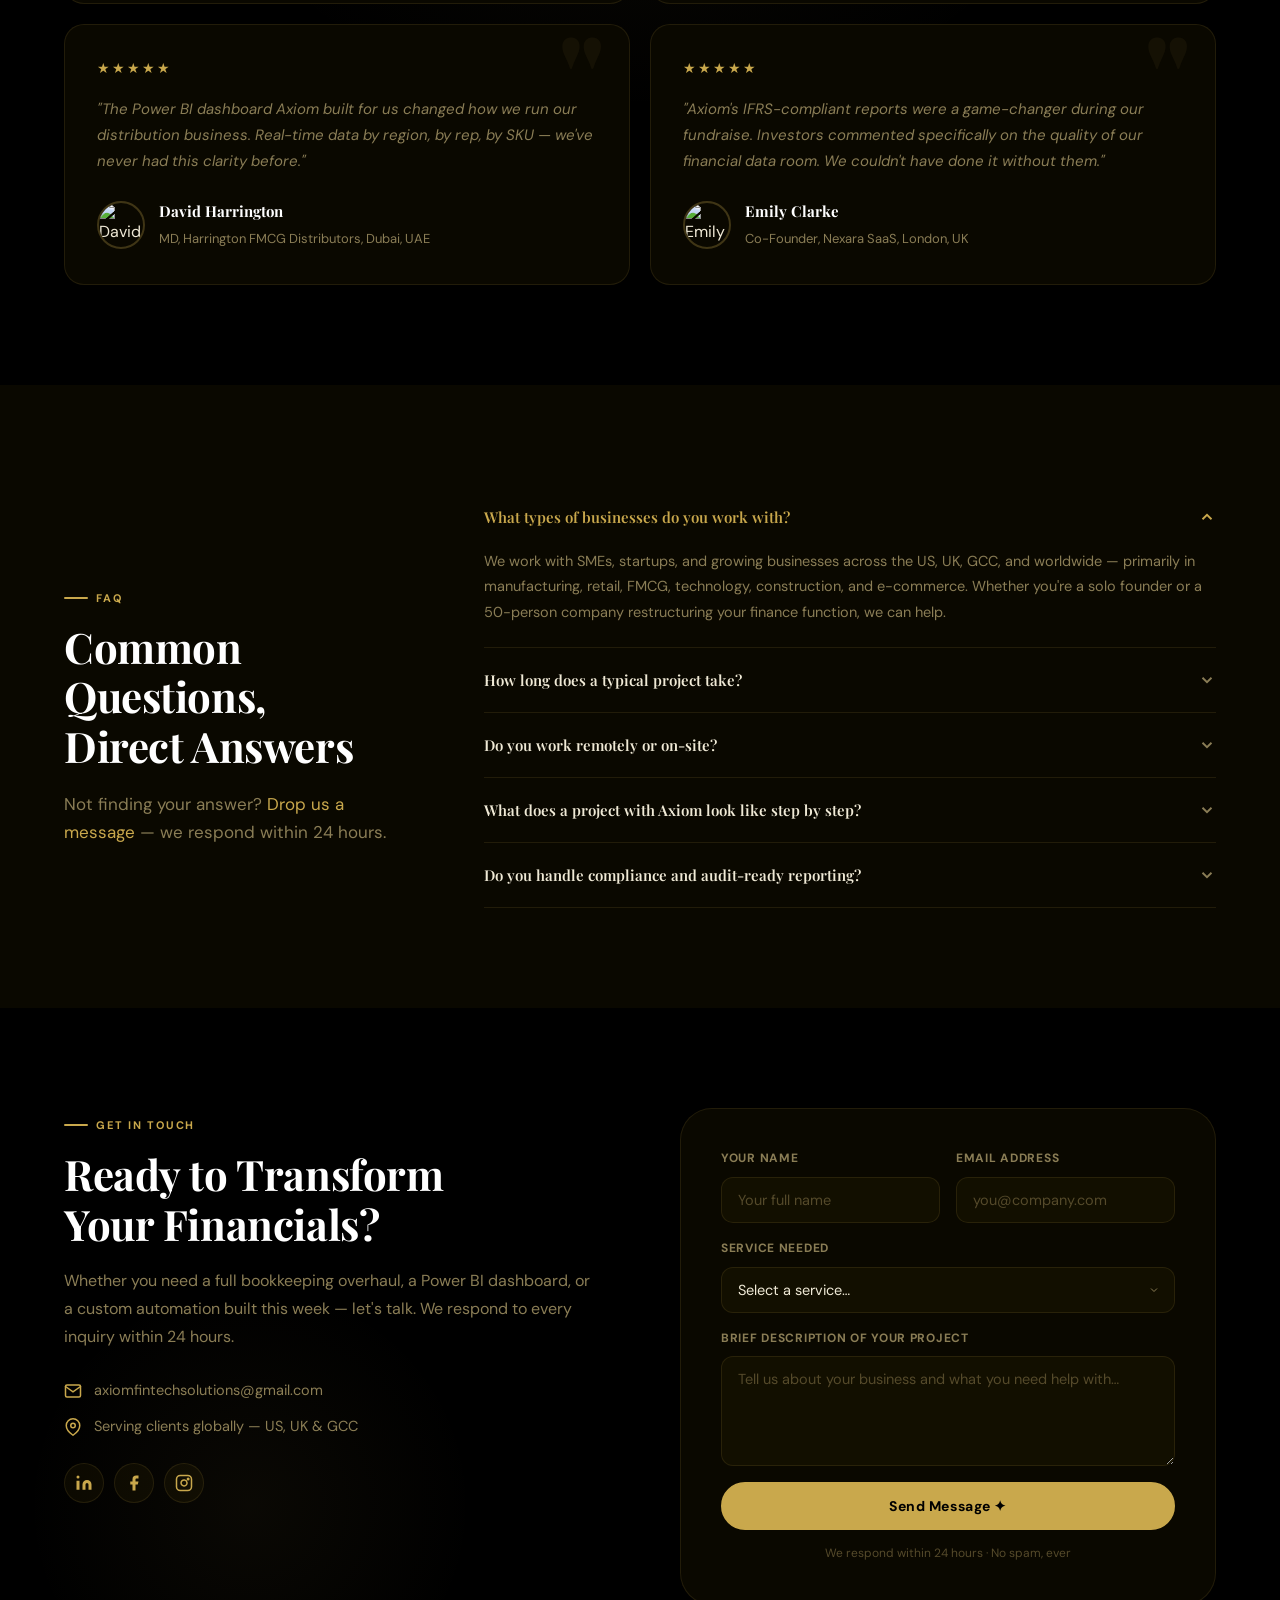
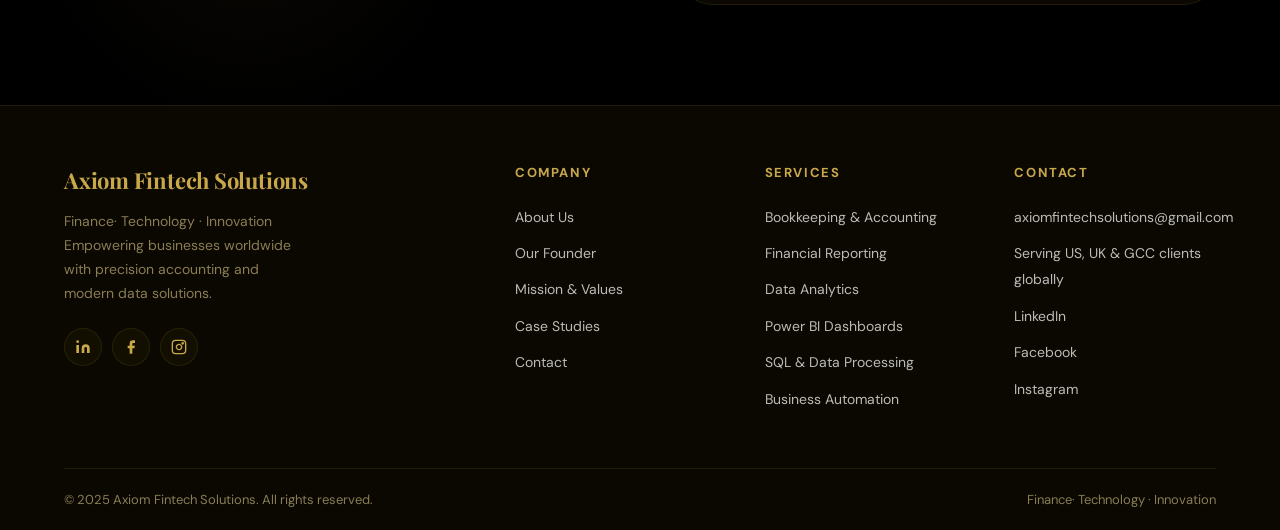
==== commit d103d946: "Update index.html" ====
--- a/index.html
+++ b/index.html
@@ -556,7 +556,7 @@
       <!-- Portfolio Card 1 -->
       <a href="portfolio.html" class="portfolio-card reveal">
         <div class="portfolio-card-img">
-          <img src="Assets/HomeImages/CaseStudy/Second Case Study.jpg" alt="Bookkeeping and accounting cleanup project" loading="lazy" />
+          <img src="Assets/HomeImages/CaseStudy/First Case Study.jpg" alt="Bookkeeping and accounting cleanup project" loading="lazy" />
           <div class="portfolio-card-overlay">
             <span class="portfolio-view">View Case Study</span>
           </div>
@@ -579,7 +579,7 @@
       <!-- Portfolio Card 2 -->
       <a href="portfolio.html" class="portfolio-card reveal reveal-delay-1">
         <div class="portfolio-card-img">
-          <img src="Assets/HomeImages/CaseStudy/First Case Study.jpg" alt="Power BI dashboard project" loading="lazy" />
+          <img src="Assets/HomeImages/CaseStudy/Second Case Study.jpg" alt="Power BI dashboard project" loading="lazy" />
           <div class="portfolio-card-overlay">
             <span class="portfolio-view">View Case Study</span>
           </div>
